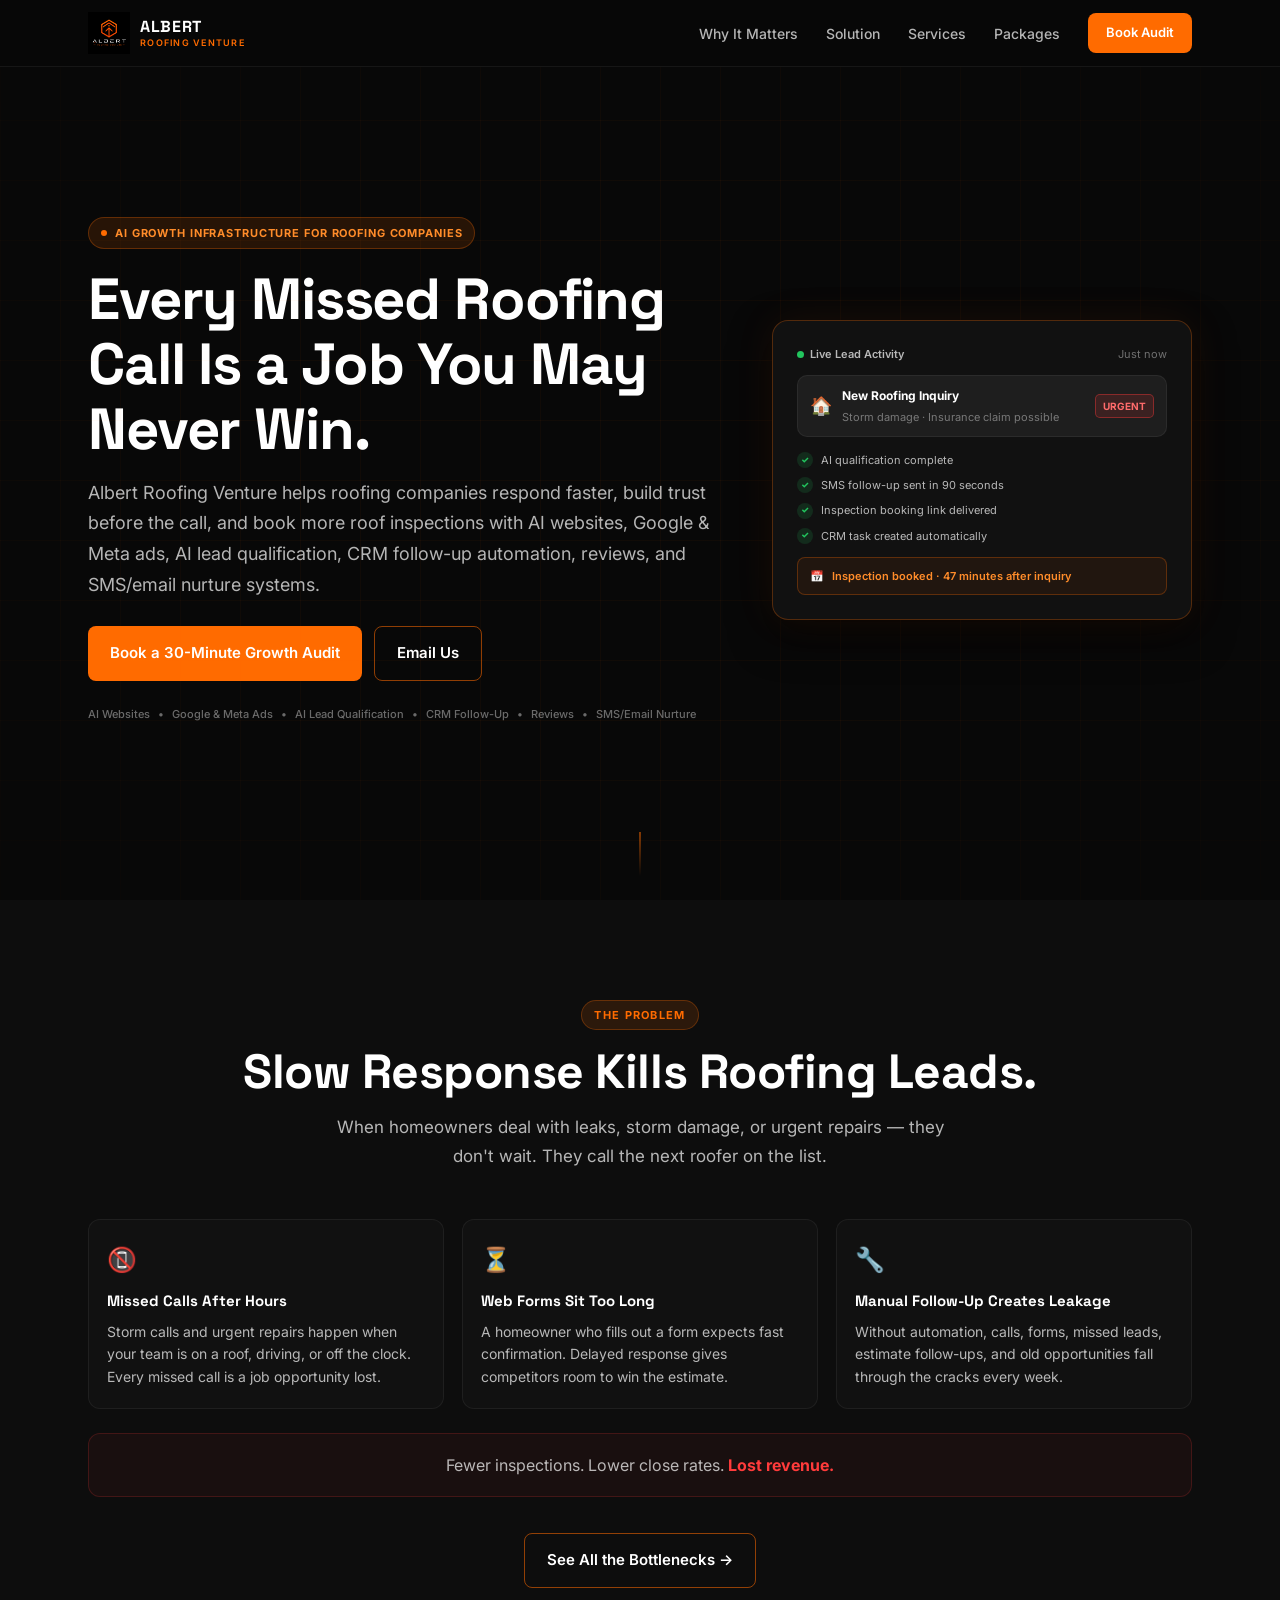
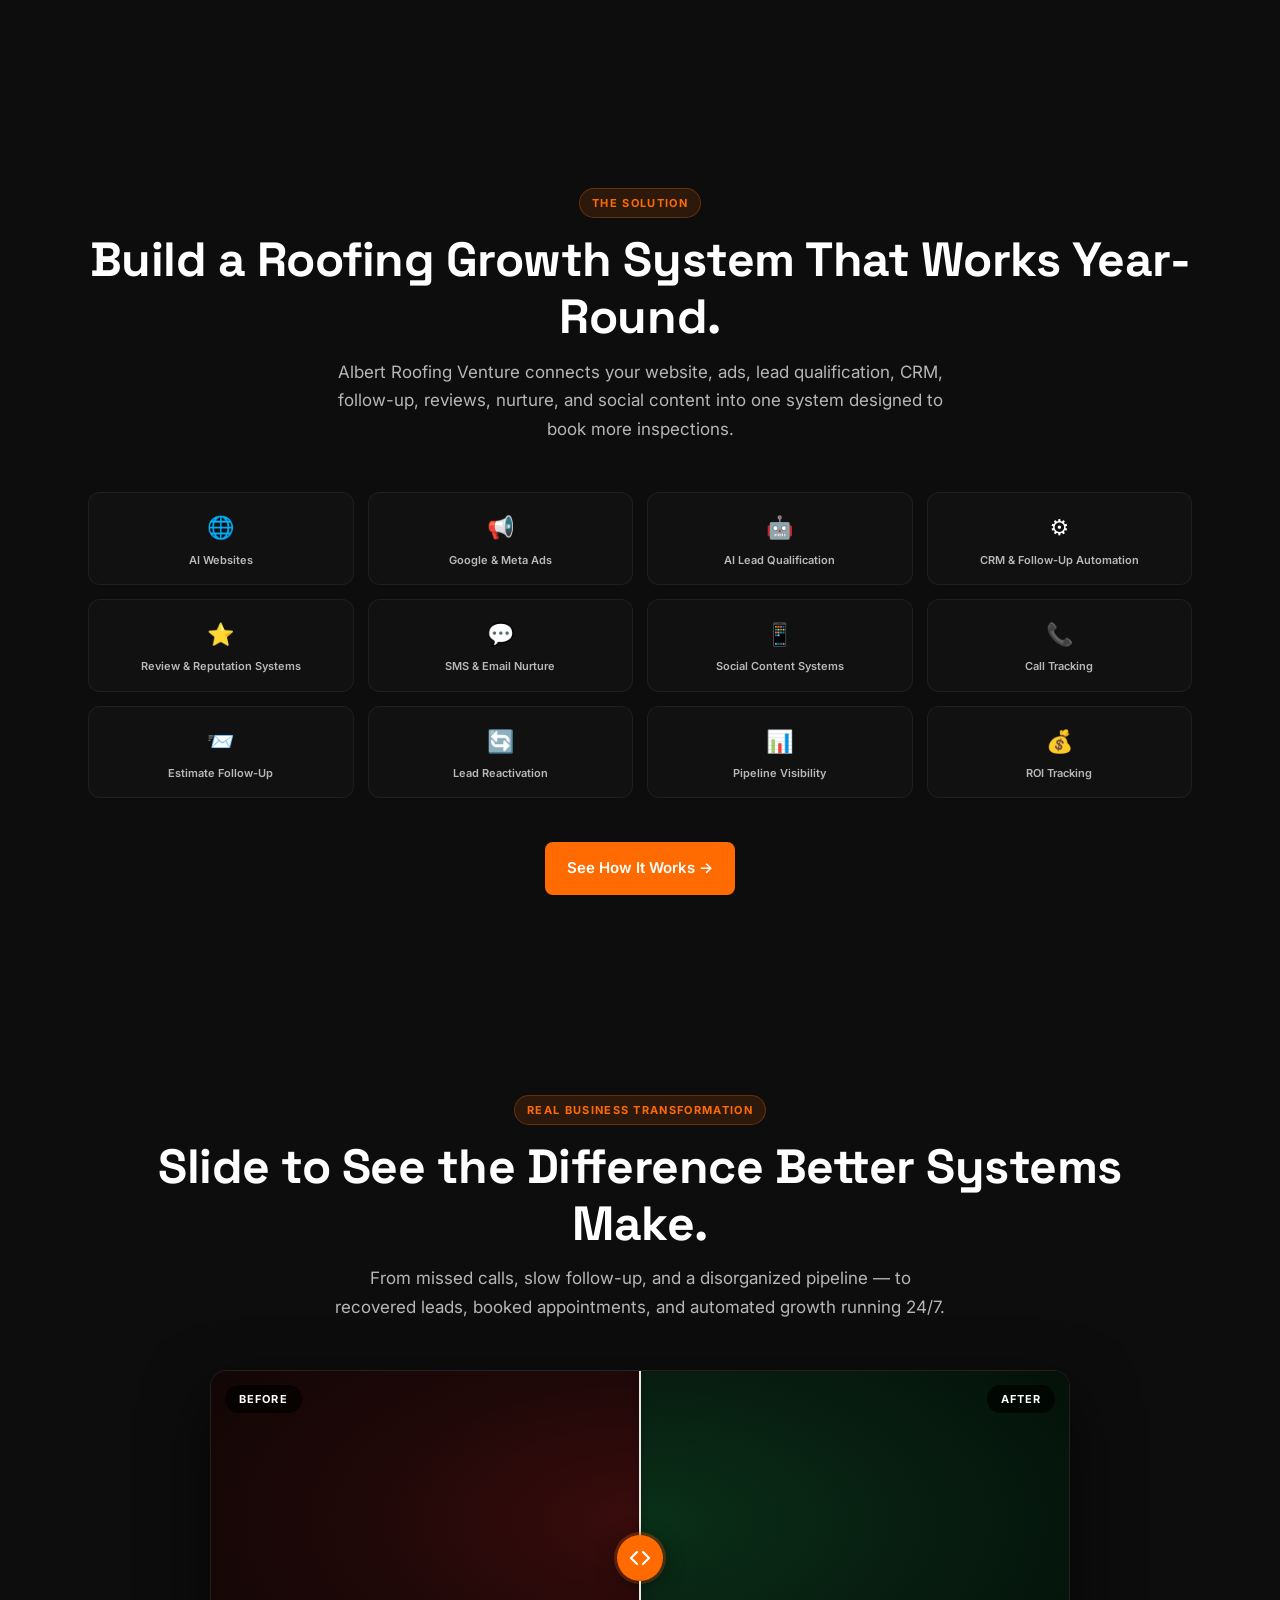
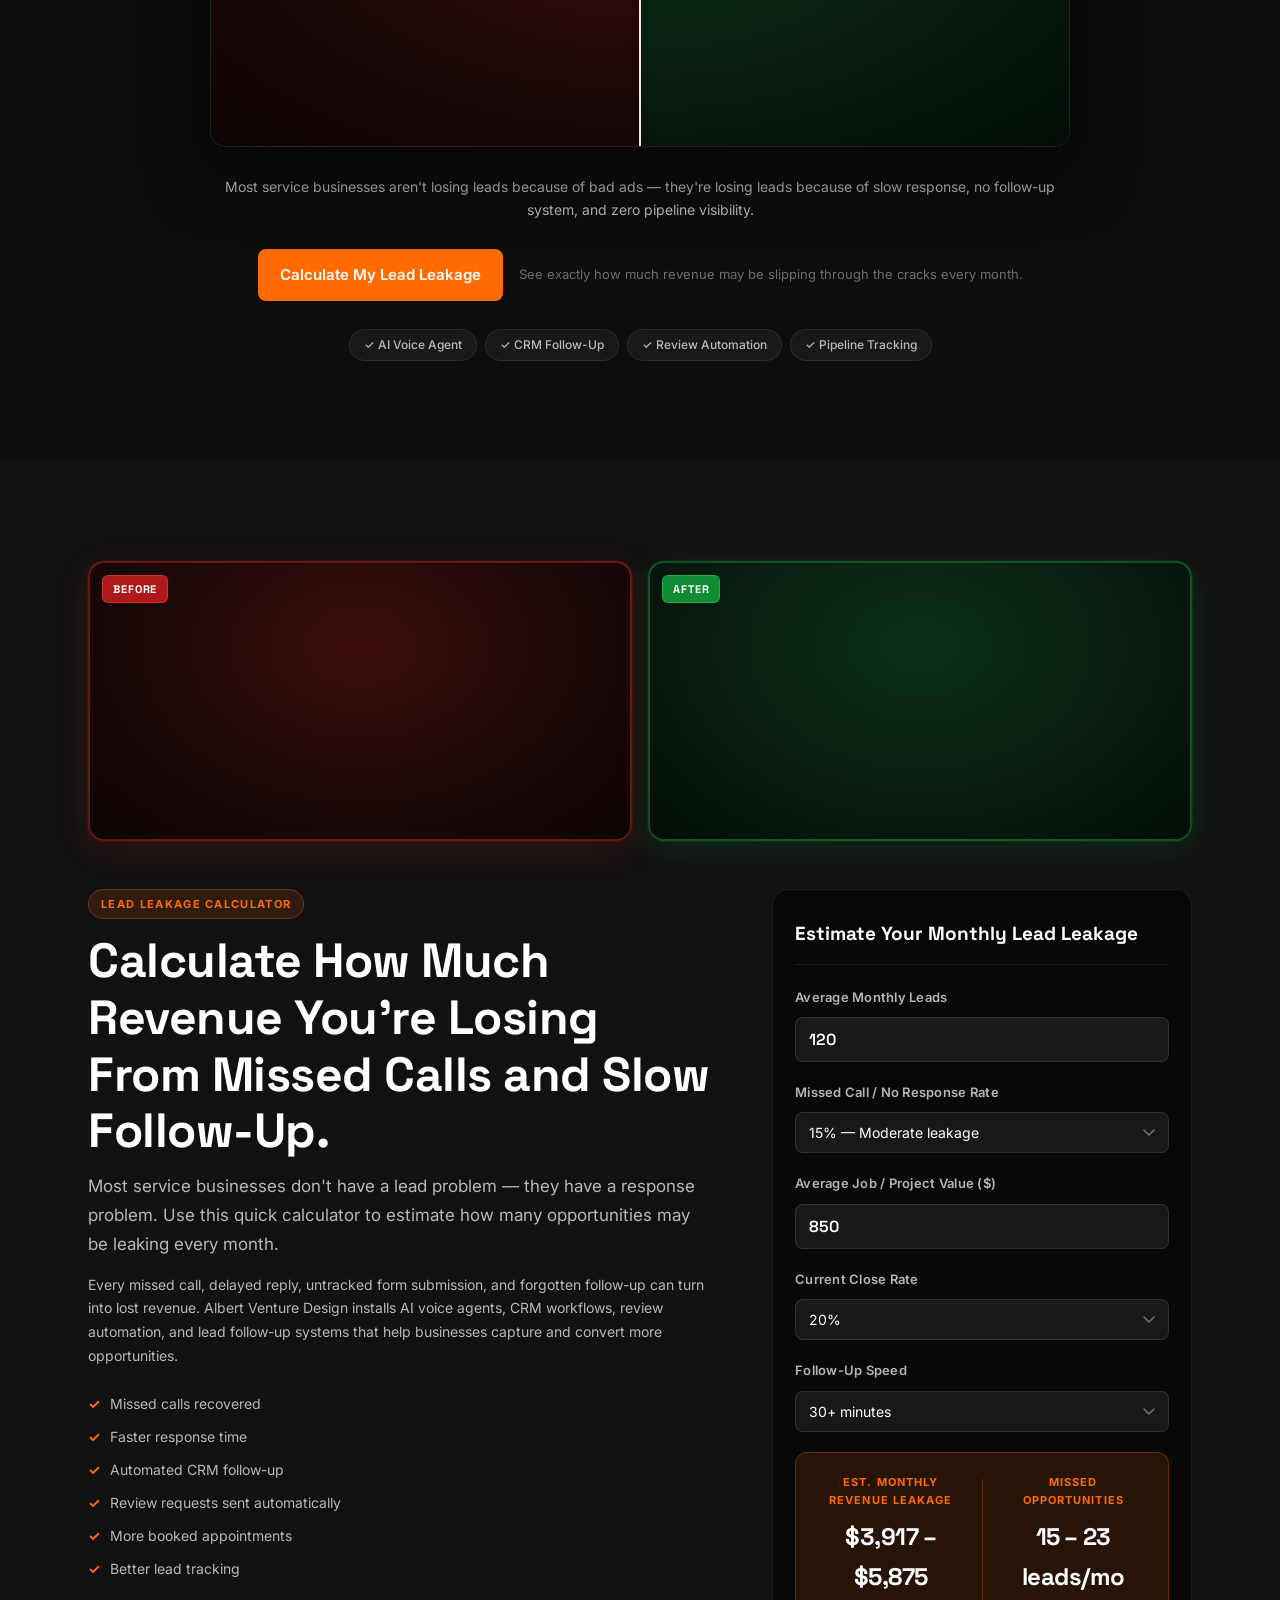
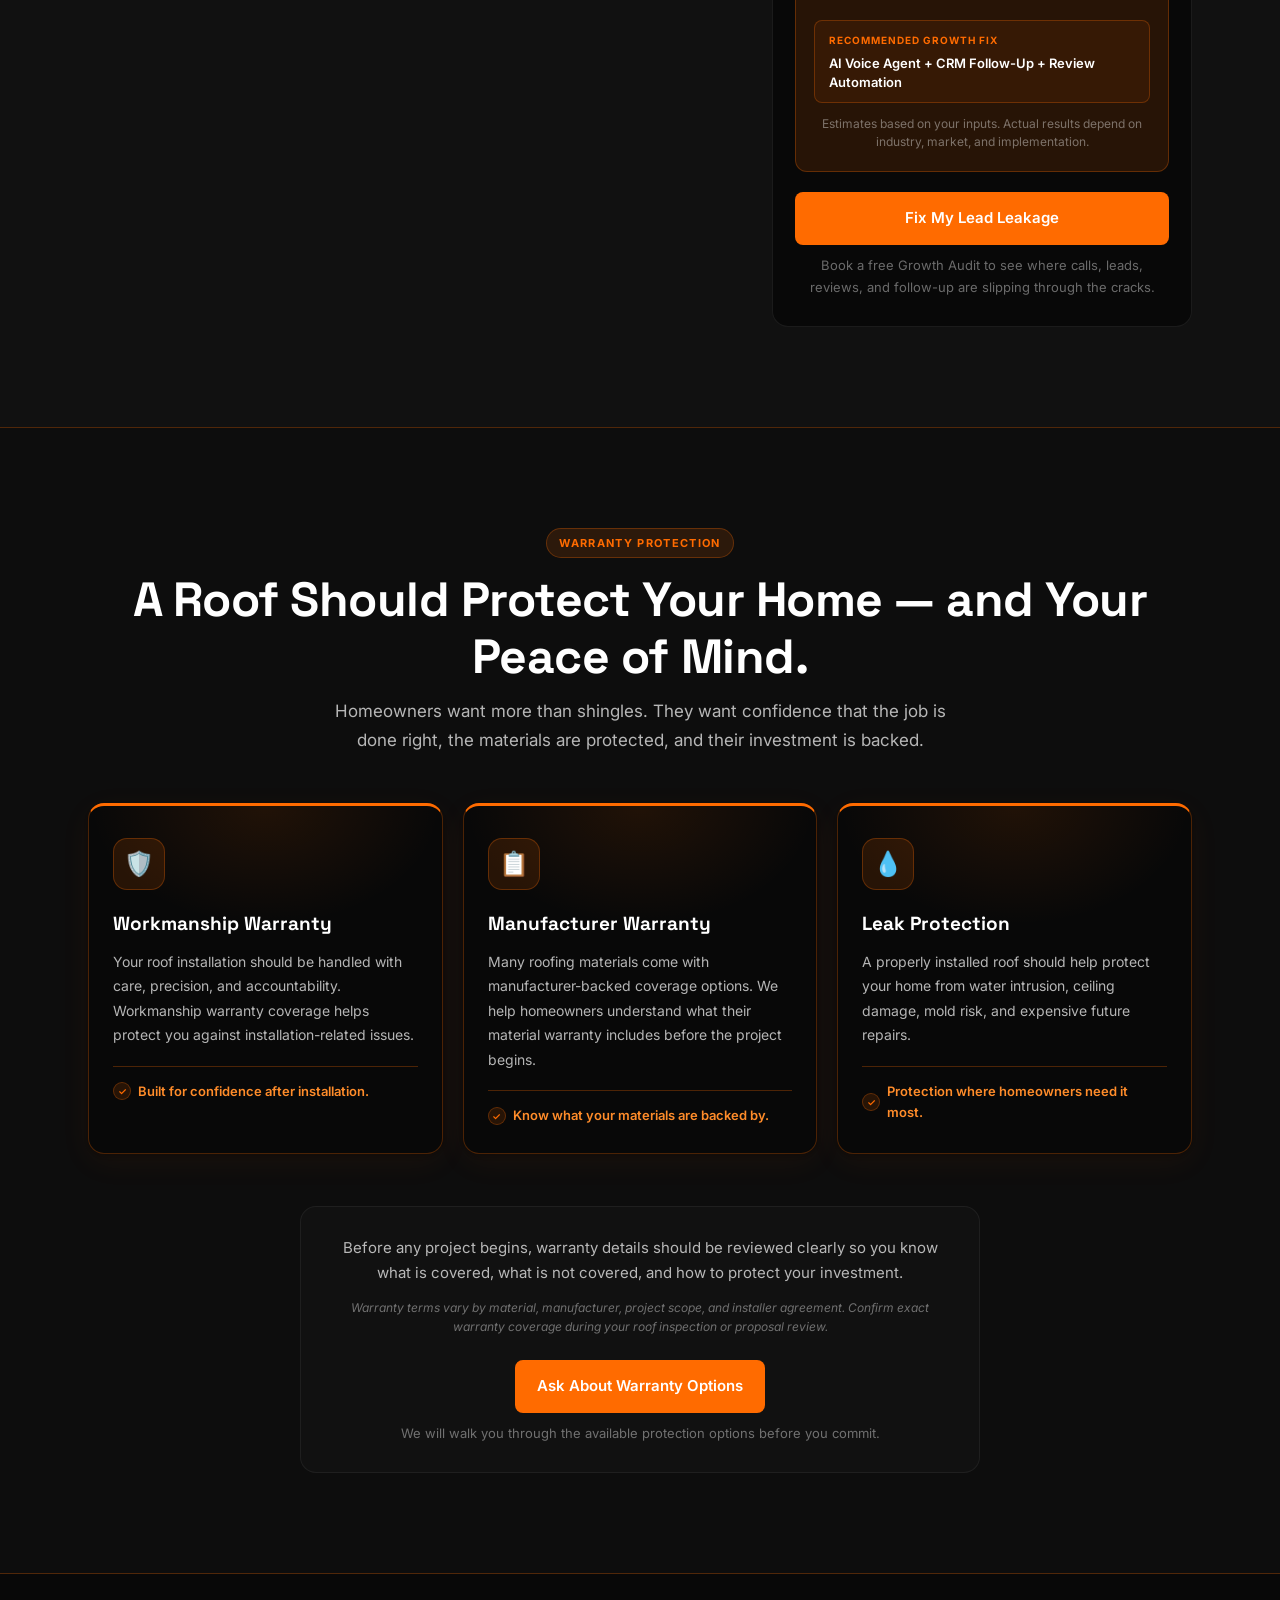
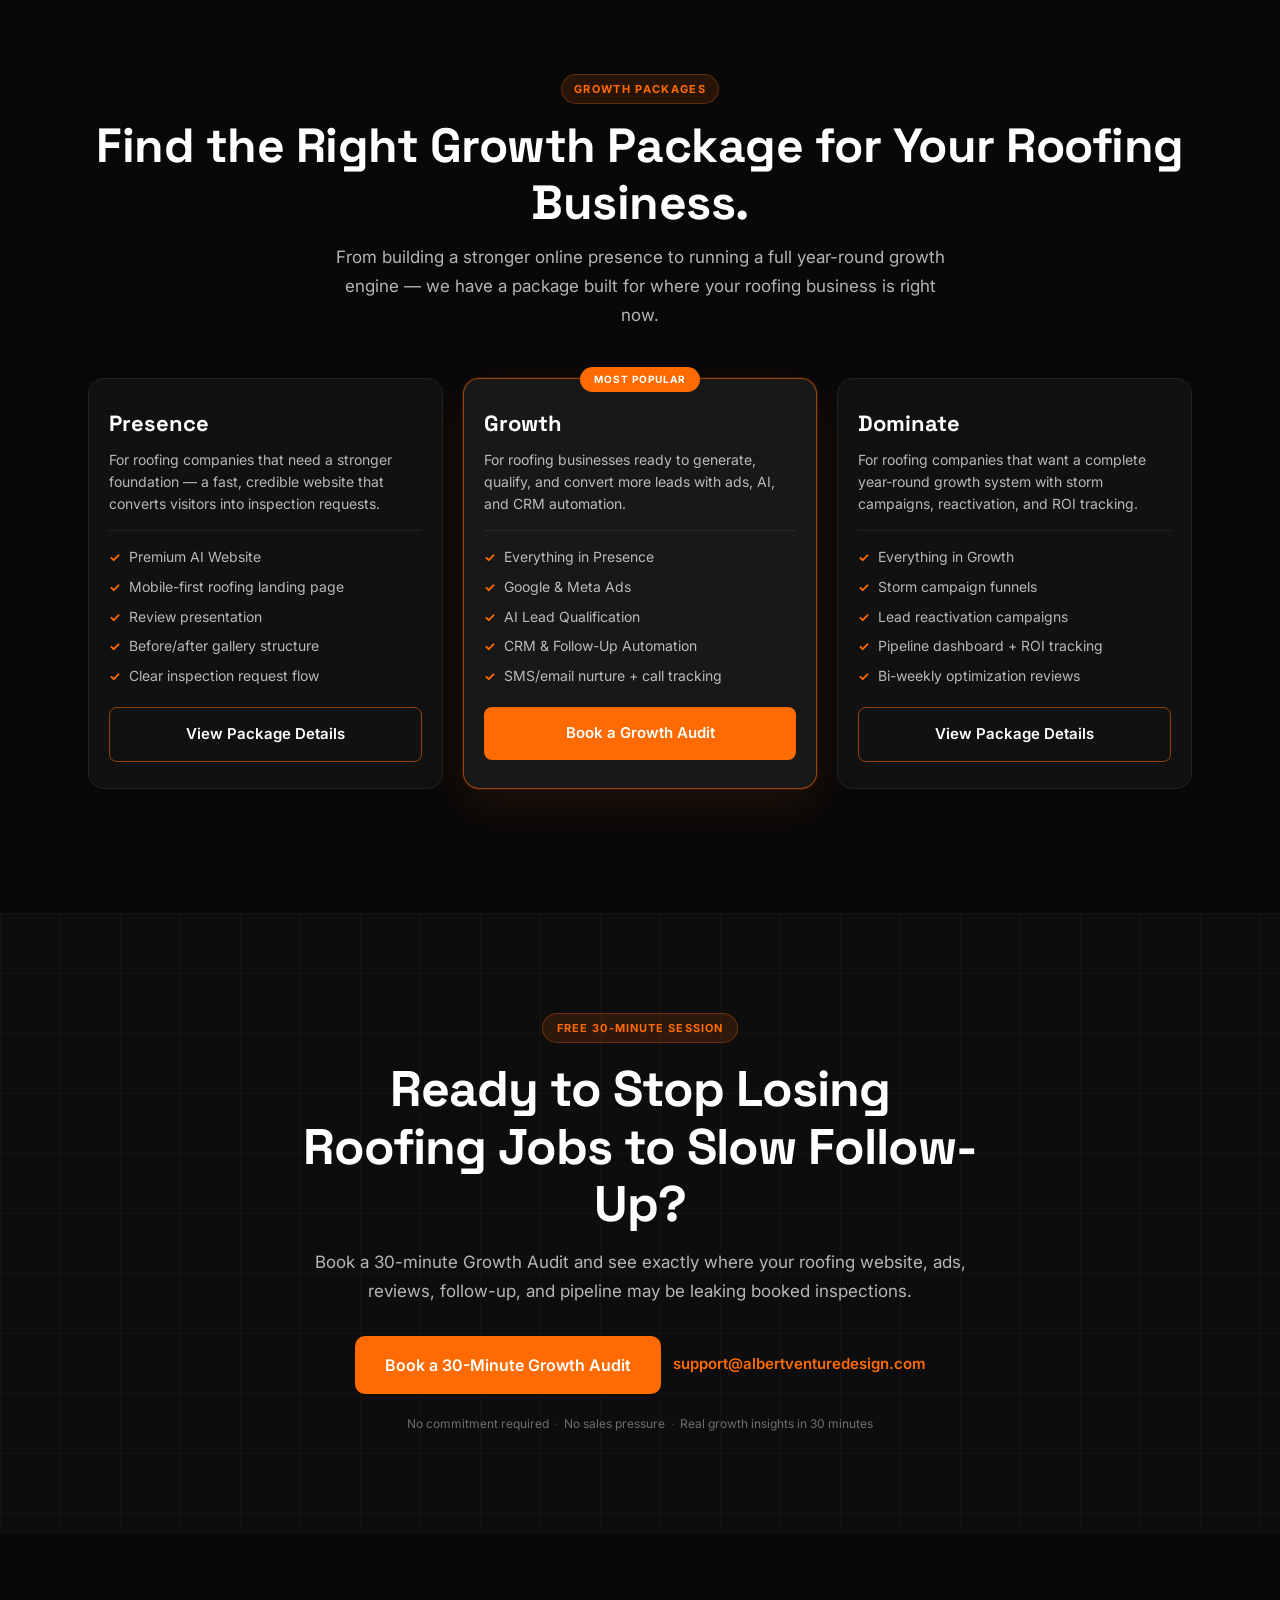
==== index.html @ 4da54fee "Add dashboard before/after showcase to calculator section - Inserted calc-showcase (Before=red/After" ====
<!DOCTYPE html>
<html lang="en">
<head>
  <meta charset="UTF-8">
  <meta name="viewport" content="width=device-width, initial-scale=1.0, viewport-fit=cover">
  <meta name="theme-color" content="#080808">
  <meta name="description" content="Albert Roofing Venture — AI Growth Infrastructure for Roofing Companies. Book more roof inspections with AI websites, Google & Meta ads, lead qualification, CRM automation, reviews, and SMS/email nurture.">
  <meta name="keywords" content="roofing marketing, roofing leads, roofing website design, roofing lead generation, Google Ads for roofers, AI website for roofing companies, CRM automation for roofers, roofing follow-up automation, roof inspection leads, storm damage roofing leads, roofing business growth">
  <meta name="robots" content="index, follow">
  <title>Albert Roofing Venture — AI Growth Infrastructure for Roofing Companies</title>
  <link rel="preconnect" href="https://fonts.googleapis.com">
  <link rel="preconnect" href="https://fonts.gstatic.com" crossorigin>
  <link href="https://fonts.googleapis.com/css2?family=Inter:wght@300;400;500;600;700;800;900&family=Space+Grotesk:wght@400;500;600;700&display=swap" rel="stylesheet">
  <link rel="icon" type="image/png" href="albert_roofing_venture_detailed_social_pack/albert_roofing_venture_detailed_social_pack/00_brand_reference/albert_roofing_venture_logo_reference.png">
  <link rel="apple-touch-icon" href="albert_roofing_venture_detailed_social_pack/albert_roofing_venture_detailed_social_pack/00_brand_reference/albert_roofing_venture_logo_reference.png">
  <link rel="stylesheet" href="styles.css">
</head>
<body>

  <nav class="nav" id="nav">
    <div class="nav-inner">
      <a href="index.html" class="nav-logo" aria-label="Albert Roofing Venture Home">
        <img src="albert_roofing_venture_detailed_social_pack/albert_roofing_venture_detailed_social_pack/00_brand_reference/albert_roofing_venture_logo_reference.png" alt="Albert Roofing Venture Logo" width="42" height="42" loading="eager">
        <span class="nav-brand">
          <span class="nav-brand-name">Albert</span>
          <span class="nav-brand-sub">Roofing Venture</span>
        </span>
      </a>
      <button class="nav-toggle" id="navToggle" aria-label="Open menu" aria-expanded="false">
        <span></span><span></span><span></span>
      </button>
      <ul class="nav-links" id="navLinks">
        <li><a href="why-it-matters.html">Why It Matters</a></li>
        <li><a href="solution.html">Solution</a></li>
        <li><a href="services.html">Services</a></li>
        <li><a href="packages.html">Packages</a></li>
        <li><a href="packages.html#cta" class="nav-cta">Book Audit</a></li>
      </ul>
    </div>
  </nav>

  <!-- HERO -->
  <section class="hero" id="home">
    <div class="hero-bg-grid"></div>
    <div class="container hero-container">
      <div class="hero-content">
        <div class="badge">
          <span class="badge-dot"></span>
          AI Growth Infrastructure for Roofing Companies
        </div>
        <h1 class="hero-headline">
          Every Missed Roofing Call Is a Job You May Never Win.
        </h1>
        <p class="hero-sub">
          Albert Roofing Venture helps roofing companies respond faster, build trust before the call, and book more roof inspections with AI websites, Google &amp; Meta ads, AI lead qualification, CRM follow-up automation, reviews, and SMS/email nurture systems.
        </p>
        <div class="hero-actions">
          <a href="packages.html#cta" class="btn btn-primary">Book a 30-Minute Growth Audit</a>
          <a href="mailto:support@albertventuredesign.com" class="btn btn-ghost">Email Us</a>
        </div>
        <div class="trust-strip">
          <span>AI Websites</span>
          <span class="dot">•</span>
          <span>Google &amp; Meta Ads</span>
          <span class="dot">•</span>
          <span>AI Lead Qualification</span>
          <span class="dot">•</span>
          <span>CRM Follow-Up</span>
          <span class="dot">•</span>
          <span>Reviews</span>
          <span class="dot">•</span>
          <span>SMS/Email Nurture</span>
        </div>
      </div>
      <div class="hero-visual" aria-hidden="true">
        <div class="hero-card">
          <div class="card-header">
            <div class="card-status">
              <span class="status-dot live"></span>
              <span>Live Lead Activity</span>
            </div>
            <span class="card-time">Just now</span>
          </div>
          <div class="card-lead-item">
            <div class="lead-icon">🏠</div>
            <div class="lead-body">
              <div class="lead-title">New Roofing Inquiry</div>
              <div class="lead-detail">Storm damage · Insurance claim possible</div>
            </div>
            <div class="lead-badge urgent">Urgent</div>
          </div>
          <div class="card-steps">
            <div class="step step-done">
              <div class="step-icon">✓</div>
              <div class="step-text">AI qualification complete</div>
            </div>
            <div class="step step-done">
              <div class="step-icon">✓</div>
              <div class="step-text">SMS follow-up sent in 90 seconds</div>
            </div>
            <div class="step step-done">
              <div class="step-icon">✓</div>
              <div class="step-text">Inspection booking link delivered</div>
            </div>
            <div class="step step-done">
              <div class="step-icon">✓</div>
              <div class="step-text">CRM task created automatically</div>
            </div>
          </div>
          <div class="card-result">
            <span class="result-icon">📅</span>
            <span class="result-text">Inspection booked · 47 minutes after inquiry</span>
          </div>
        </div>
        <div class="hero-glow" aria-hidden="true"></div>
      </div>
    </div>
    <div class="hero-scroll-indicator">
      <div class="scroll-line"></div>
    </div>
  </section>

  <!-- PAIN OVERVIEW -->
  <section class="section pain" id="pain">
    <div class="container">
      <div class="section-header">
        <div class="section-label">The Problem</div>
        <h2 class="section-title">Slow Response Kills Roofing Leads.</h2>
        <p class="section-sub">When homeowners deal with leaks, storm damage, or urgent repairs — they don't wait. They call the next roofer on the list.</p>
      </div>
      <div class="pain-grid">
        <div class="pain-card">
          <div class="pain-icon">📵</div>
          <h3>Missed Calls After Hours</h3>
          <p>Storm calls and urgent repairs happen when your team is on a roof, driving, or off the clock. Every missed call is a job opportunity lost.</p>
        </div>
        <div class="pain-card">
          <div class="pain-icon">⏳</div>
          <h3>Web Forms Sit Too Long</h3>
          <p>A homeowner who fills out a form expects fast confirmation. Delayed response gives competitors room to win the estimate.</p>
        </div>
        <div class="pain-card">
          <div class="pain-icon">🔧</div>
          <h3>Manual Follow-Up Creates Leakage</h3>
          <p>Without automation, calls, forms, missed leads, estimate follow-ups, and old opportunities fall through the cracks every week.</p>
        </div>
      </div>
      <div class="pain-footer">
        <p>Fewer inspections. Lower close rates. <strong>Lost revenue.</strong></p>
      </div>
      <div style="text-align:center;margin-top:36px;">
        <a href="why-it-matters.html" class="btn btn-ghost">See All the Bottlenecks →</a>
      </div>
    </div>
  </section>

  <!-- SOLUTION OVERVIEW -->
  <section class="section solution" id="solution">
    <div class="container">
      <div class="section-header">
        <div class="section-label">The Solution</div>
        <h2 class="section-title">Build a Roofing Growth System That Works Year-Round.</h2>
        <p class="section-sub">Albert Roofing Venture connects your website, ads, lead qualification, CRM, follow-up, reviews, nurture, and social content into one system designed to book more inspections.</p>
      </div>
      <div class="solution-grid">
        <div class="solution-feature">
          <div class="feat-icon">🌐</div>
          <div class="feat-label">AI Websites</div>
        </div>
        <div class="solution-feature">
          <div class="feat-icon">📢</div>
          <div class="feat-label">Google &amp; Meta Ads</div>
        </div>
        <div class="solution-feature">
          <div class="feat-icon">🤖</div>
          <div class="feat-label">AI Lead Qualification</div>
        </div>
        <div class="solution-feature">
          <div class="feat-icon">⚙️</div>
          <div class="feat-label">CRM &amp; Follow-Up Automation</div>
        </div>
        <div class="solution-feature">
          <div class="feat-icon">⭐</div>
          <div class="feat-label">Review &amp; Reputation Systems</div>
        </div>
        <div class="solution-feature">
          <div class="feat-icon">💬</div>
          <div class="feat-label">SMS &amp; Email Nurture</div>
        </div>
        <div class="solution-feature">
          <div class="feat-icon">📱</div>
          <div class="feat-label">Social Content Systems</div>
        </div>
        <div class="solution-feature">
          <div class="feat-icon">📞</div>
          <div class="feat-label">Call Tracking</div>
        </div>
        <div class="solution-feature">
          <div class="feat-icon">📨</div>
          <div class="feat-label">Estimate Follow-Up</div>
        </div>
        <div class="solution-feature">
          <div class="feat-icon">🔄</div>
          <div class="feat-label">Lead Reactivation</div>
        </div>
        <div class="solution-feature">
          <div class="feat-icon">📊</div>
          <div class="feat-label">Pipeline Visibility</div>
        </div>
        <div class="solution-feature">
          <div class="feat-icon">💰</div>
          <div class="feat-label">ROI Tracking</div>
        </div>
      </div>
      <div style="text-align:center;margin-top:44px;">
        <a href="solution.html" class="btn btn-primary">See How It Works →</a>
      </div>
    </div>
  </section>

  <!-- BEFORE / AFTER SLIDER ========================================= -->
  <section class="section ba-section" id="before-after">
    <div class="container">
      <div class="section-header">
        <div class="section-label">Real Business Transformation</div>
        <h2 class="section-title">Slide to See the Difference Better Systems Make.</h2>
        <p class="section-sub">From missed calls, slow follow-up, and a disorganized pipeline — to recovered leads, booked appointments, and automated growth running 24/7.</p>
      </div>
      <!--
        IMAGES REQUIRED — save these two files in the same folder as index.html:
          avd-before.jpg  —  the red "Before" dashboard screenshot
          avd-after.jpg   —  the green "After" dashboard screenshot
        The gradient placeholders below show until the images are added.
      -->
      <div class="ba-wrap">
        <div class="ba-container" id="baContainer">
          <div class="ba-before">
            <img src="avd-before.jpg" alt="Before Albert Venture Design — missed calls 18, 4h 12m response time, pipeline disorganized, leads declining" onerror="this.style.display='none'">
          </div>
          <div class="ba-after" id="baAfter">
            <img src="avd-after.jpg" alt="After Albert Venture Design — 24 missed calls recovered, 68 new leads, 21 booked appointments, AI Voice Agent online 24/7" onerror="this.style.display='none'">
          </div>
          <div class="ba-label ba-label-left">Before</div>
          <div class="ba-label ba-label-right">After</div>
          <div class="ba-handle" id="baHandle">
            <div class="ba-handle-line"></div>
            <div class="ba-handle-btn">
              <svg width="22" height="22" viewBox="0 0 22 22" fill="none" aria-hidden="true">
                <path d="M8 5L2 11L8 17" stroke="white" stroke-width="2.2" stroke-linecap="round" stroke-linejoin="round"/>
                <path d="M14 5L20 11L14 17" stroke="white" stroke-width="2.2" stroke-linecap="round" stroke-linejoin="round"/>
              </svg>
            </div>
            <div class="ba-handle-line"></div>
          </div>
          <input type="range" class="ba-range" id="baRange" min="0" max="100" value="50"
            aria-label="Slide left to see before metrics, right to see after metrics">
        </div>
        <p class="ba-supporting">Most service businesses aren't losing leads because of bad ads — they're losing leads because of slow response, no follow-up system, and zero pipeline visibility.</p>
        <div class="ba-cta-wrap">
          <a href="#roof-cost-calculator" class="btn btn-primary">Calculate My Lead Leakage</a>
          <p class="ba-micro">See exactly how much revenue may be slipping through the cracks every month.</p>
        </div>
        <div class="ba-badges">
          <span class="ba-badge">✓ AI Voice Agent</span>
          <span class="ba-badge">✓ CRM Follow-Up</span>
          <span class="ba-badge">✓ Review Automation</span>
          <span class="ba-badge">✓ Pipeline Tracking</span>
        </div>
      </div>
    </div>
  </section>

  <!-- MISSED LEAD REVENUE CALCULATOR =============================== -->
  <section class="section calc-section" id="roof-cost-calculator">
    <div class="container">

      <!-- Dashboard Before/After Showcase -->
      <!--
        IMAGES REQUIRED — save these two files in the same folder as index.html:
          avd-before.jpg  —  the red "Before" dashboard screenshot
          avd-after.jpg   —  the green "After" dashboard screenshot
        Gradient placeholders show until the images are added.
      -->
      <div class="calc-showcase">
        <div class="calc-showcase-item cs-before">
          <img src="avd-before.jpg" alt="Before: Leads were slipping through the cracks — 18 missed calls, 4h 12m response time, 9% pipeline health" onerror="this.style.display='none'">
          <div class="cs-badge cs-badge-before">Before</div>
        </div>
        <div class="calc-showcase-item cs-after">
          <img src="avd-after.jpg" alt="After: Better follow-up turned into more leads — 24 recovered calls, 68 new leads, 21 booked appointments, AI Voice Agent 24/7" onerror="this.style.display='none'">
          <div class="cs-badge cs-badge-after">After</div>
        </div>
      </div>

      <div class="calc-layout">

        <div class="calc-copy">
          <div class="section-label">Lead Leakage Calculator</div>
          <h2 class="section-title">Calculate How Much Revenue You're Losing From Missed Calls and Slow Follow-Up.</h2>
          <p class="section-sub">Most service businesses don't have a lead problem — they have a response problem. Use this quick calculator to estimate how many opportunities may be leaking every month.</p>
          <p class="calc-para">Every missed call, delayed reply, untracked form submission, and forgotten follow-up can turn into lost revenue. Albert Venture Design installs AI voice agents, CRM workflows, review automation, and lead follow-up systems that help businesses capture and convert more opportunities.</p>
          <div class="calc-trust-list">
            <div class="calc-trust-item"><span class="calc-trust-check">✓</span> Missed calls recovered</div>
            <div class="calc-trust-item"><span class="calc-trust-check">✓</span> Faster response time</div>
            <div class="calc-trust-item"><span class="calc-trust-check">✓</span> Automated CRM follow-up</div>
            <div class="calc-trust-item"><span class="calc-trust-check">✓</span> Review requests sent automatically</div>
            <div class="calc-trust-item"><span class="calc-trust-check">✓</span> More booked appointments</div>
            <div class="calc-trust-item"><span class="calc-trust-check">✓</span> Better lead tracking</div>
          </div>
        </div>

        <div class="calc-card">
          <div class="calc-card-title">Estimate Your Monthly Lead Leakage</div>

          <div class="calc-field">
            <label class="calc-label" for="avgLeads">Average Monthly Leads</label>
            <input type="number" class="calc-input-num" id="avgLeads" name="avgLeads"
              min="1" max="99999" value="120" placeholder="120">
          </div>

          <div class="calc-field">
            <label class="calc-label" for="missedRate">Missed Call / No Response Rate</label>
            <select class="calc-select" id="missedRate" name="missedRate">
              <option value="0.10">10% — Low leakage</option>
              <option value="0.15" selected>15% — Moderate leakage</option>
              <option value="0.20">20% — High leakage</option>
              <option value="0.25">25% — Very high leakage</option>
              <option value="0.30">30% — Severe leakage</option>
              <option value="0.40">40% — Critical leakage</option>
            </select>
          </div>

          <div class="calc-field">
            <label class="calc-label" for="jobValue">Average Job / Project Value ($)</label>
            <input type="number" class="calc-input-num" id="jobValue" name="jobValue"
              min="1" max="9999999" value="850" placeholder="850">
          </div>

          <div class="calc-field">
            <label class="calc-label" for="closeRate">Current Close Rate</label>
            <select class="calc-select" id="closeRate" name="closeRate">
              <option value="0.10">10%</option>
              <option value="0.15">15%</option>
              <option value="0.20" selected>20%</option>
              <option value="0.25">25%</option>
              <option value="0.30">30%</option>
              <option value="0.40">40%</option>
            </select>
          </div>

          <div class="calc-field">
            <label class="calc-label" for="followUpSpeed">Follow-Up Speed</label>
            <select class="calc-select" id="followUpSpeed" name="followUpSpeed">
              <option value="1.00">Under 1 minute</option>
              <option value="1.15">1–5 minutes</option>
              <option value="1.35">5–30 minutes</option>
              <option value="1.60" selected>30+ minutes</option>
              <option value="2.00">Same day</option>
              <option value="2.80">Next day or later</option>
            </select>
          </div>

          <div class="calc-result-box">
            <div class="calc-results-row">
              <div class="calc-result-item">
                <div class="calc-result-label">Est. Monthly Revenue Leakage</div>
                <div class="calc-result-value" id="calcRevenueResult" aria-live="polite">$3,917 – $5,875</div>
              </div>
              <div class="calc-result-divider"></div>
              <div class="calc-result-item">
                <div class="calc-result-label">Missed Opportunities</div>
                <div class="calc-result-value" id="calcOppResult" aria-live="polite">15 – 23 leads/mo</div>
              </div>
            </div>
            <div class="calc-fix-row">
              <div class="calc-fix-label">Recommended Growth Fix</div>
              <div class="calc-fix-value" id="calcFixResult" aria-live="polite">AI Voice Agent + CRM Follow-Up + Review Automation</div>
            </div>
            <div class="calc-result-disclaimer">Estimates based on your inputs. Actual results depend on industry, market, and implementation.</div>
          </div>

          <a href="packages.html#cta" class="btn btn-primary calc-btn">Fix My Lead Leakage</a>
          <p class="calc-micro">Book a free Growth Audit to see where calls, leads, reviews, and follow-up are slipping through the cracks.</p>
        </div>

      </div>
    </div>
  </section>

  <!-- WARRANTY HIGHLIGHTS =========================================== -->
  <section class="section warranty-section" id="warranty-protection">
    <div class="container">
      <div class="section-header">
        <div class="section-label">Warranty Protection</div>
        <h2 class="section-title">A Roof Should Protect Your Home — and Your Peace of Mind.</h2>
        <p class="section-sub">Homeowners want more than shingles. They want confidence that the job is done right, the materials are protected, and their investment is backed.</p>
      </div>

      <div class="warranty-grid">
        <div class="warranty-card">
          <div class="warranty-icon-wrap">🛡️</div>
          <h3 class="warranty-title">Workmanship Warranty</h3>
          <p class="warranty-desc">Your roof installation should be handled with care, precision, and accountability. Workmanship warranty coverage helps protect you against installation-related issues.</p>
          <div class="warranty-line">Built for confidence after installation.</div>
        </div>
        <div class="warranty-card">
          <div class="warranty-icon-wrap">📋</div>
          <h3 class="warranty-title">Manufacturer Warranty</h3>
          <p class="warranty-desc">Many roofing materials come with manufacturer-backed coverage options. We help homeowners understand what their material warranty includes before the project begins.</p>
          <div class="warranty-line">Know what your materials are backed by.</div>
        </div>
        <div class="warranty-card">
          <div class="warranty-icon-wrap">💧</div>
          <h3 class="warranty-title">Leak Protection</h3>
          <p class="warranty-desc">A properly installed roof should help protect your home from water intrusion, ceiling damage, mold risk, and expensive future repairs.</p>
          <div class="warranty-line">Protection where homeowners need it most.</div>
        </div>
      </div>

      <div class="warranty-footer">
        <p class="warranty-statement">Before any project begins, warranty details should be reviewed clearly so you know what is covered, what is not covered, and how to protect your investment.</p>
        <p class="warranty-disclaimer">Warranty terms vary by material, manufacturer, project scope, and installer agreement. Confirm exact warranty coverage during your roof inspection or proposal review.</p>
        <div class="warranty-cta">
          <a href="packages.html#cta" class="btn btn-primary">Ask About Warranty Options</a>
          <p class="warranty-micro">We will walk you through the available protection options before you commit.</p>
        </div>
      </div>
    </div>
  </section>

  <!-- PACKAGES TEASER -->
  <section class="section packages" id="packages">
    <div class="container">
      <div class="section-header">
        <div class="section-label">Growth Packages</div>
        <h2 class="section-title">Find the Right Growth Package for Your Roofing Business.</h2>
        <p class="section-sub">From building a stronger online presence to running a full year-round growth engine — we have a package built for where your roofing business is right now.</p>
      </div>
      <div class="packages-grid">
        <div class="package-card">
          <div class="pkg-tier">Presence</div>
          <p class="pkg-desc">For roofing companies that need a stronger foundation — a fast, credible website that converts visitors into inspection requests.</p>
          <div class="pkg-divider"></div>
          <ul class="pkg-features">
            <li><span class="pkg-check">✓</span> Premium AI Website</li>
            <li><span class="pkg-check">✓</span> Mobile-first roofing landing page</li>
            <li><span class="pkg-check">✓</span> Review presentation</li>
            <li><span class="pkg-check">✓</span> Before/after gallery structure</li>
            <li><span class="pkg-check">✓</span> Clear inspection request flow</li>
          </ul>
          <a href="packages.html" class="btn btn-ghost pkg-btn">View Package Details</a>
        </div>
        <div class="package-card featured">
          <div class="pkg-popular">Most Popular</div>
          <div class="pkg-tier">Growth</div>
          <p class="pkg-desc">For roofing businesses ready to generate, qualify, and convert more leads with ads, AI, and CRM automation.</p>
          <div class="pkg-divider"></div>
          <ul class="pkg-features">
            <li><span class="pkg-check">✓</span> Everything in Presence</li>
            <li><span class="pkg-check">✓</span> Google &amp; Meta Ads</li>
            <li><span class="pkg-check">✓</span> AI Lead Qualification</li>
            <li><span class="pkg-check">✓</span> CRM &amp; Follow-Up Automation</li>
            <li><span class="pkg-check">✓</span> SMS/email nurture + call tracking</li>
          </ul>
          <a href="packages.html#cta" class="btn btn-primary pkg-btn">Book a Growth Audit</a>
        </div>
        <div class="package-card">
          <div class="pkg-tier">Dominate</div>
          <p class="pkg-desc">For roofing companies that want a complete year-round growth system with storm campaigns, reactivation, and ROI tracking.</p>
          <div class="pkg-divider"></div>
          <ul class="pkg-features">
            <li><span class="pkg-check">✓</span> Everything in Growth</li>
            <li><span class="pkg-check">✓</span> Storm campaign funnels</li>
            <li><span class="pkg-check">✓</span> Lead reactivation campaigns</li>
            <li><span class="pkg-check">✓</span> Pipeline dashboard + ROI tracking</li>
            <li><span class="pkg-check">✓</span> Bi-weekly optimization reviews</li>
          </ul>
          <a href="packages.html" class="btn btn-ghost pkg-btn">View Package Details</a>
        </div>
      </div>
    </div>
  </section>

  <!-- FINAL CTA -->
  <section class="section final-cta" id="cta">
    <div class="cta-bg-grid"></div>
    <div class="container">
      <div class="cta-inner">
        <div class="cta-badge">Free 30-Minute Session</div>
        <h2 class="cta-headline">Ready to Stop Losing Roofing Jobs to Slow Follow-Up?</h2>
        <p class="cta-sub">Book a 30-minute Growth Audit and see exactly where your roofing website, ads, reviews, follow-up, and pipeline may be leaking booked inspections.</p>
        <div class="cta-actions">
          <a href="mailto:support@albertventuredesign.com?subject=30-Minute Growth Audit Request" class="btn btn-primary btn-xl">Book a 30-Minute Growth Audit</a>
          <a href="mailto:support@albertventuredesign.com" class="cta-email">support@albertventuredesign.com</a>
        </div>
        <div class="cta-trust">
          <span>No commitment required</span>
          <span class="dot">·</span>
          <span>No sales pressure</span>
          <span class="dot">·</span>
          <span>Real growth insights in 30 minutes</span>
        </div>
      </div>
    </div>
  </section>

  <footer class="footer">
    <div class="container">
      <div class="footer-top">
        <div class="footer-brand">
          <img src="albert_roofing_venture_detailed_social_pack/albert_roofing_venture_detailed_social_pack/00_brand_reference/albert_roofing_venture_logo_reference.png" alt="Albert Roofing Venture" width="130" height="56" loading="lazy">
          <p class="footer-tagline">AI Growth Infrastructure for Roofing Companies</p>
          <a href="mailto:support@albertventuredesign.com" class="footer-email">support@albertventuredesign.com</a>
        </div>
        <div class="footer-nav">
          <div class="footer-col">
            <div class="footer-col-title">Services</div>
            <ul>
              <li><a href="services.html">AI Website</a></li>
              <li><a href="services.html">Google &amp; Meta Ads</a></li>
              <li><a href="services.html">AI Lead Qualification</a></li>
              <li><a href="services.html">CRM &amp; Follow-Up Automation</a></li>
              <li><a href="services.html">Review &amp; Reputation Systems</a></li>
              <li><a href="services.html">SMS &amp; Email Nurture</a></li>
              <li><a href="services.html">Social Content Systems</a></li>
              <li><a href="services.html">Lead Reactivation</a></li>
            </ul>
          </div>
          <div class="footer-col">
            <div class="footer-col-title">Company</div>
            <ul>
              <li><a href="why-it-matters.html">Why It Matters</a></li>
              <li><a href="solution.html">Our Solution</a></li>
              <li><a href="solution.html#how">How It Works</a></li>
              <li><a href="packages.html">Packages</a></li>
              <li><a href="solution.html#storm">Storm Response</a></li>
              <li><a href="packages.html#cta">Book a Growth Audit</a></li>
            </ul>
          </div>
          <div class="footer-col">
            <div class="footer-col-title">Contact</div>
            <ul>
              <li><a href="mailto:support@albertventuredesign.com">support@albertventuredesign.com</a></li>
              <li><a href="packages.html#cta">Book a Free Audit</a></li>
            </ul>
          </div>
        </div>
      </div>
      <div class="footer-bottom">
        <p class="footer-copy">&copy; 2025 Albert Roofing Venture. All rights reserved.</p>
        <p class="footer-sub">AI Growth Infrastructure for Roofing Companies — Helping roofing businesses respond faster, build trust, and book more inspections.</p>
      </div>
    </div>
  </footer>

  <script src="script.js"></script>
</body>
</html>
---- styles.css ----
/* ============================================================
   ALBERT ROOFING VENTURE — Mobile-First Stylesheet
   Base: 320px → 480px → 768px → 1024px → 1440px
   ============================================================ */

/* ===== RESET ===== */
*, *::before, *::after { box-sizing: border-box; margin: 0; padding: 0; }

:root {
  --black:   #080808;
  --black-2: #0d0d0d;
  --black-3: #111111;
  --black-4: #181818;
  --black-5: #1e1e1e;
  --orange:        #FF6B00;
  --orange-lt:     #FF8C2A;
  --orange-glow:   rgba(255,107,0,0.13);
  --orange-border: rgba(255,107,0,0.28);
  --orange-strong: rgba(255,107,0,0.55);
  --white:   #FFFFFF;
  --w70:     rgba(255,255,255,0.70);
  --w40:     rgba(255,255,255,0.40);
  --w08:     rgba(255,255,255,0.08);
  --green:   #22c55e;
  --red:     #FF3B3B;
  --font-h:  'Space Grotesk','Inter',system-ui,sans-serif;
  --font-b:  'Inter',system-ui,-apple-system,sans-serif;
  --max-w:   1200px;
  --r-sm:    8px;
  --r-md:    12px;
  --r-lg:    16px;
  --ease:    0.22s ease;
}

/* ===== BASE ===== */
html { scroll-behavior: smooth; -webkit-text-size-adjust: 100%; }

body {
  background: var(--black);
  color: var(--white);
  font-family: var(--font-b);
  font-size: 16px;
  line-height: 1.65;
  -webkit-font-smoothing: antialiased;
  overflow-x: hidden;
}

img   { max-width: 100%; height: auto; display: block; }
a     { color: inherit; text-decoration: none; }
ul    { list-style: none; }
button { cursor: pointer; border: none; background: none; font-family: inherit; }

/* ===== CONTAINER ===== */
.container {
  width: 100%;
  max-width: var(--max-w);
  margin: 0 auto;
  padding: 0 20px;
}

/* ===== SECTIONS ===== */
.section { padding: 60px 0; position: relative; z-index: 2; background: var(--black); }

.section-label {
  display: inline-block;
  background: var(--orange-glow);
  border: 1px solid var(--orange-border);
  color: var(--orange);
  font-size: 11px;
  font-weight: 700;
  letter-spacing: 0.12em;
  text-transform: uppercase;
  padding: 5px 12px;
  border-radius: 100px;
  margin-bottom: 14px;
}

.section-header { text-align: center; margin-bottom: 36px; }

.section-title {
  font-family: var(--font-h);
  font-size: clamp(24px, 6vw, 48px);
  font-weight: 700;
  line-height: 1.18;
  color: var(--white);
  margin-bottom: 12px;
  letter-spacing: -0.01em;
}

.section-sub {
  font-size: clamp(14px, 3.5vw, 17px);
  color: var(--w70);
  line-height: 1.7;
  max-width: 620px;
  margin: 0 auto;
}

/* ===== BUTTONS ===== */
.btn {
  display: inline-flex;
  align-items: center;
  justify-content: center;
  padding: 14px 22px;
  border-radius: var(--r-sm);
  font-family: var(--font-b);
  font-size: 15px;
  font-weight: 600;
  transition: all var(--ease);
  white-space: nowrap;
  min-height: 48px;
  -webkit-tap-highlight-color: transparent;
  touch-action: manipulation;
  user-select: none;
}

.btn-primary {
  background: var(--orange);
  color: var(--white);
}
.btn-primary:active { background: var(--orange-lt); transform: scale(0.97); }

.btn-ghost {
  background: transparent;
  color: var(--white);
  border: 1px solid var(--orange-strong);
}
.btn-ghost:active { background: var(--orange-glow); color: var(--orange-lt); }

.btn-xl { padding: 16px 30px; font-size: 16px; border-radius: 10px; min-height: 52px; }

/* ===== NAV ===== */
.nav {
  position: fixed;
  top: 0; left: 0; right: 0;
  z-index: 200;
  background: rgba(8,8,8,0.93);
  backdrop-filter: blur(16px);
  -webkit-backdrop-filter: blur(16px);
  border-bottom: 1px solid rgba(255,255,255,0.06);
  transition: border-color var(--ease);
}
.nav.scrolled { background: rgba(8,8,8,0.99); border-bottom-color: var(--orange-border); }

.nav-inner {
  max-width: var(--max-w);
  margin: 0 auto;
  padding: 0 20px;
  height: 60px;
  display: flex;
  align-items: center;
  justify-content: space-between;
}

.nav-logo {
  display: flex;
  align-items: center;
  gap: 10px;
  flex-shrink: 0;
}

.nav-logo img {
  height: 38px;
  width: 38px;
  flex-shrink: 0;
}

.nav-brand {
  display: flex;
  flex-direction: column;
  line-height: 1;
  gap: 3px;
}

.nav-brand-name {
  font-family: var(--font-h);
  font-size: 15px;
  font-weight: 800;
  color: var(--white);
  letter-spacing: 0.04em;
  text-transform: uppercase;
  white-space: nowrap;
}

.nav-brand-sub {
  font-size: 9px;
  font-weight: 600;
  color: var(--orange);
  letter-spacing: 0.14em;
  text-transform: uppercase;
  white-space: nowrap;
}

/* Hamburger */
.nav-toggle {
  display: flex;
  flex-direction: column;
  justify-content: center;
  align-items: center;
  gap: 5px;
  padding: 8px;
  margin-right: -8px;
  min-width: 44px;
  min-height: 44px;
  z-index: 201;
}
.nav-toggle span {
  display: block;
  width: 22px;
  height: 2px;
  background: var(--white);
  border-radius: 2px;
  transition: all 0.28s ease;
}
.nav-toggle[aria-expanded="true"] span:nth-child(1) { transform: translateY(7px) rotate(45deg); }
.nav-toggle[aria-expanded="true"] span:nth-child(2) { opacity: 0; transform: scaleX(0); }
.nav-toggle[aria-expanded="true"] span:nth-child(3) { transform: translateY(-7px) rotate(-45deg); }

/* Mobile nav links drawer */
.nav-links {
  position: fixed;
  top: 60px; left: 0; right: 0;
  background: var(--black-3);
  border-bottom: 1px solid var(--orange-border);
  flex-direction: column;
  display: flex;
  padding: 8px 0 16px;
  transform: translateY(-110%);
  transition: transform 0.3s ease;
  z-index: 199;
  box-shadow: 0 8px 32px rgba(0,0,0,0.5);
}
.nav-links.open { transform: translateY(0); }

.nav-links li { width: 100%; }
.nav-links a {
  display: block;
  padding: 13px 24px;
  font-size: 15px;
  font-weight: 500;
  color: var(--w70);
  transition: color var(--ease);
}
.nav-links a:active { color: var(--white); }
.nav-links a.active { color: var(--orange); }

.nav-cta {
  margin: 8px 20px 0 !important;
  padding: 12px 20px !important;
  background: var(--orange) !important;
  color: var(--white) !important;
  border-radius: var(--r-sm) !important;
  text-align: center !important;
  font-weight: 600 !important;
  display: block !important;
  width: calc(100% - 40px) !important;
}

/* ===== HERO ===== */
.hero {
  min-height: 100svh;
  display: flex;
  align-items: center;
  padding-top: 80px;         /* nav height + buffer — content always below nav */
  padding-bottom: 48px;
  position: relative;
  z-index: 2;
  overflow: hidden;
  background: var(--black);  /* solid — prevents footer bleeding through */
}

.hero-bg-grid {
  position: absolute;
  inset: 0;
  background-image:
    linear-gradient(rgba(255,107,0,0.04) 1px, transparent 1px),
    linear-gradient(90deg, rgba(255,107,0,0.04) 1px, transparent 1px);
  background-size: 60px 60px;
  mask-image: radial-gradient(ellipse 80% 80% at 50% 50%, black 40%, transparent 100%);
  -webkit-mask-image: radial-gradient(ellipse 80% 80% at 50% 50%, black 40%, transparent 100%);
  pointer-events: none;
}

.hero-container {
  display: flex;
  flex-direction: column;
  gap: 40px;
  width: 100%;
}

.badge {
  display: inline-flex;
  align-items: center;
  gap: 8px;
  background: var(--orange-glow);
  border: 1px solid var(--orange-border);
  color: var(--orange-lt);
  font-size: 11px;
  font-weight: 700;
  letter-spacing: 0.08em;
  text-transform: uppercase;
  padding: 6px 12px;
  border-radius: 100px;
  margin-bottom: 18px;
}

.badge-dot {
  width: 6px; height: 6px;
  background: var(--orange);
  border-radius: 50%;
  flex-shrink: 0;
  animation: pulse-dot 2s ease-in-out infinite;
}

.hero-headline {
  font-family: var(--font-h);
  font-size: clamp(28px, 7vw, 58px);
  font-weight: 800;
  line-height: 1.12;
  color: var(--white);
  margin-bottom: 16px;
  letter-spacing: -0.02em;
}

.hero-sub {
  font-size: clamp(14px, 3.5vw, 18px);
  color: var(--w70);
  margin-bottom: 26px;
  line-height: 1.7;
}

.hero-actions {
  display: flex;
  flex-direction: column;
  gap: 12px;
  margin-bottom: 24px;
}
.hero-actions .btn { justify-content: center; }

.trust-strip {
  display: flex;
  flex-wrap: wrap;
  gap: 8px;
  align-items: center;
  font-size: 11px;
  color: var(--w40);
  font-weight: 500;
}
.trust-strip span {
  background: var(--w08);
  padding: 4px 8px;
  border-radius: 6px;
  white-space: nowrap;
}
.trust-strip .dot { display: none; }

/* Hero dashboard card */
.hero-visual { position: relative; width: 100%; }

.hero-glow {
  position: absolute;
  width: 280px; height: 280px;
  background: radial-gradient(circle, rgba(255,107,0,0.1) 0%, transparent 70%);
  top: 50%; left: 50%;
  transform: translate(-50%, -50%);
  pointer-events: none;
  border-radius: 50%;
  animation: glow-pulse 4s ease-in-out infinite;
}

.hero-card {
  background: var(--black-3);
  border: 1px solid var(--orange-border);
  border-radius: var(--r-lg);
  padding: 18px 16px;
  position: relative;
  z-index: 1;
  box-shadow: 0 0 40px rgba(255,107,0,0.08), 0 16px 40px rgba(0,0,0,0.5);
}

.card-header {
  display: flex;
  align-items: center;
  justify-content: space-between;
  margin-bottom: 12px;
}
.card-status {
  display: flex;
  align-items: center;
  gap: 6px;
  font-size: 11px;
  font-weight: 600;
  color: var(--w70);
}
.status-dot {
  width: 7px; height: 7px;
  border-radius: 50%;
  background: var(--green);
  animation: blink 1.8s ease-in-out infinite;
  flex-shrink: 0;
}
.card-time { font-size: 11px; color: var(--w40); }

.card-lead-item {
  display: flex;
  align-items: center;
  gap: 10px;
  background: var(--black-5);
  border: 1px solid rgba(255,255,255,0.06);
  border-radius: 10px;
  padding: 10px 12px;
  margin-bottom: 14px;
}
.lead-icon { font-size: 18px; flex-shrink: 0; }
.lead-body { flex: 1; min-width: 0; }
.lead-title { font-size: 12px; font-weight: 700; color: var(--white); margin-bottom: 2px; }
.lead-detail { font-size: 11px; color: var(--w40); white-space: nowrap; overflow: hidden; text-overflow: ellipsis; }
.lead-badge {
  margin-left: auto;
  padding: 3px 7px;
  border-radius: 5px;
  font-size: 10px;
  font-weight: 700;
  text-transform: uppercase;
  flex-shrink: 0;
}
.lead-badge.urgent {
  background: rgba(255,59,59,0.13);
  border: 1px solid rgba(255,59,59,0.4);
  color: #FF6B6B;
}

.card-steps { display: flex; flex-direction: column; gap: 7px; margin-bottom: 12px; }
.step.step-done {
  display: flex;
  align-items: center;
  gap: 8px;
  font-size: 11px;
  color: var(--w70);
}
.step-icon {
  width: 16px; height: 16px;
  border-radius: 50%;
  display: flex; align-items: center; justify-content: center;
  font-size: 9px;
  font-weight: 800;
  background: rgba(34,197,94,0.15);
  color: var(--green);
  flex-shrink: 0;
}

.card-result {
  display: flex;
  align-items: center;
  gap: 8px;
  background: rgba(255,107,0,0.07);
  border: 1px solid var(--orange-border);
  border-radius: var(--r-sm);
  padding: 9px 12px;
  font-size: 11px;
  font-weight: 600;
  color: var(--orange-lt);
}

.hero-scroll-indicator { display: none; }

/* ===== PAGE BANNER ===== */
.page-banner {
  padding: calc(60px + 44px) 0 44px;
  background: var(--black-2);
  border-bottom: 1px solid var(--orange-border);
  text-align: center;
  position: relative;
  z-index: 2;
  overflow: hidden;
}
.page-banner::before {
  content: '';
  position: absolute; inset: 0;
  background-image:
    linear-gradient(rgba(255,107,0,0.04) 1px, transparent 1px),
    linear-gradient(90deg, rgba(255,107,0,0.04) 1px, transparent 1px);
  background-size: 60px 60px;
  pointer-events: none;
}
.page-banner .container { position: relative; z-index: 1; }
.page-banner .section-label { margin-bottom: 14px; }

.banner-title {
  font-family: var(--font-h);
  font-size: clamp(24px, 6vw, 52px);
  font-weight: 800;
  color: var(--white);
  line-height: 1.13;
  letter-spacing: -0.02em;
  margin-bottom: 14px;
}
.banner-sub {
  font-size: clamp(14px, 3.5vw, 17px);
  color: var(--w70);
  margin-bottom: 28px;
  line-height: 1.7;
}
.banner-actions {
  display: flex;
  flex-direction: column;
  gap: 12px;
  align-items: stretch;
}
.banner-actions .btn { justify-content: center; }

/* ===== PAIN ===== */
.pain { background: var(--black-2); }

.pain-grid {
  display: grid;
  grid-template-columns: 1fr;
  gap: 12px;
  margin-bottom: 24px;
}
.pain-card {
  background: var(--black-3);
  border: 1px solid rgba(255,255,255,0.06);
  border-radius: var(--r-md);
  padding: 20px 18px;
}
.pain-icon { font-size: 24px; margin-bottom: 10px; }
.pain-card h3 {
  font-family: var(--font-h);
  font-size: 15px;
  font-weight: 700;
  color: var(--white);
  margin-bottom: 7px;
}
.pain-card p { font-size: 14px; color: var(--w70); line-height: 1.6; }

.pain-footer {
  text-align: center;
  padding: 18px;
  background: rgba(255,59,59,0.05);
  border: 1px solid rgba(255,59,59,0.18);
  border-radius: var(--r-md);
}
.pain-footer p { font-size: 16px; color: var(--w70); }
.pain-footer strong { color: var(--red); }

/* ===== TRUST ===== */
.trust { background: var(--black); }

.trust-grid {
  display: grid;
  grid-template-columns: 1fr;
  gap: 9px;
  margin-bottom: 24px;
}
.trust-item {
  display: flex;
  align-items: center;
  gap: 12px;
  background: var(--black-3);
  border: 1px solid rgba(255,255,255,0.06);
  border-radius: var(--r-sm);
  padding: 13px 15px;
}
.trust-check {
  width: 22px; height: 22px;
  border-radius: 50%;
  background: rgba(255,107,0,0.12);
  border: 1px solid var(--orange-border);
  color: var(--orange);
  font-size: 11px; font-weight: 700;
  display: flex; align-items: center; justify-content: center;
  flex-shrink: 0;
}
.trust-label { font-size: 13px; font-weight: 500; color: var(--w70); }
.trust-copy { text-align: center; margin-bottom: 24px; }
.trust-copy p { font-size: 15px; color: var(--w70); line-height: 1.7; }
.trust-cta { text-align: center; }
.trust-cta .btn { width: 100%; max-width: 380px; }

/* ===== SOLUTION ===== */
.solution { background: var(--black-2); }

.solution-grid {
  display: grid;
  grid-template-columns: repeat(2, 1fr);
  gap: 9px;
}
.solution-feature {
  background: var(--black-3);
  border: 1px solid rgba(255,255,255,0.06);
  border-radius: var(--r-md);
  padding: 16px 12px;
  text-align: center;
}
.feat-icon { font-size: 22px; margin-bottom: 7px; }
.feat-label { font-size: 11px; font-weight: 600; color: var(--w70); line-height: 1.4; }

/* ===== SERVICES ===== */
.services { background: var(--black); }

.services-grid {
  display: grid;
  grid-template-columns: 1fr;
  gap: 12px;
}
.service-card {
  background: var(--black-3);
  border: 1px solid rgba(255,255,255,0.06);
  border-radius: var(--r-lg);
  padding: 22px 18px;
  position: relative;
  overflow: hidden;
}
.service-card::before {
  content: '';
  position: absolute;
  top: 0; left: 0; right: 0;
  height: 2px;
  background: linear-gradient(90deg, transparent, var(--orange), transparent);
  opacity: 0;
  transition: opacity 0.3s;
}
.service-icon-wrap {
  width: 42px; height: 42px;
  background: var(--orange-glow);
  border: 1px solid var(--orange-border);
  border-radius: 10px;
  display: flex; align-items: center; justify-content: center;
  margin-bottom: 12px;
}
.service-icon { font-size: 20px; }
.service-card h3 {
  font-family: var(--font-h);
  font-size: 16px; font-weight: 700;
  color: var(--white);
  margin-bottom: 7px;
}
.service-card p { font-size: 14px; color: var(--w70); line-height: 1.6; }

/* ===== SPEED TO LEAD ===== */
.speed {
  background: var(--black-2);
  border-top: 1px solid rgba(255,107,0,0.1);
  border-bottom: 1px solid rgba(255,107,0,0.1);
}
.speed-layout { display: flex; flex-direction: column; gap: 32px; }
.speed-content .section-label { display: inline-block; margin-bottom: 12px; }
.speed-content .section-title { text-align: left; margin-bottom: 12px; font-size: clamp(22px, 5vw, 42px); }
.speed-content .section-sub { text-align: left; margin: 0 0 22px; }
.speed-content .btn { width: 100%; max-width: 300px; }

.dashboard-card {
  background: var(--black-3);
  border: 1px solid var(--orange-border);
  border-radius: var(--r-lg);
  padding: 18px 16px;
  box-shadow: 0 0 40px rgba(255,107,0,0.07);
}
.dash-header {
  display: flex;
  align-items: center;
  justify-content: space-between;
  margin-bottom: 12px;
}
.dash-title { font-size: 12px; font-weight: 700; color: var(--white); }
.dash-live {
  display: flex; align-items: center; gap: 5px;
  font-size: 11px; color: var(--green); font-weight: 600;
}
.dash-event {
  display: flex; align-items: center; gap: 10px;
  padding: 10px 12px; border-radius: 8px; margin-bottom: 12px;
}
.dash-event.new { background: rgba(255,107,0,0.07); border: 1px solid var(--orange-border); }
.event-icon { font-size: 17px; flex-shrink: 0; }
.event-body { flex: 1; min-width: 0; }
.event-title { font-size: 12px; font-weight: 600; color: var(--white); }
.event-time { font-size: 10px; color: var(--w40); }
.dash-row {
  display: flex; align-items: center; justify-content: space-between;
  padding: 7px 0;
  border-bottom: 1px solid rgba(255,255,255,0.04);
  font-size: 12px;
}
.dash-label { color: var(--w40); }
.dash-val { font-weight: 600; color: var(--white); }
.dash-val.orange { color: var(--orange); }
.dash-val.red { color: var(--red); }
.dash-divider { height: 1px; background: rgba(255,255,255,0.06); margin: 10px 0; }
.dash-action { font-size: 11px; color: var(--green); font-weight: 500; padding: 4px 0; }
.dash-result {
  display: flex; align-items: center; gap: 8px;
  background: rgba(255,107,0,0.07);
  border: 1px solid var(--orange-border);
  border-radius: var(--r-sm);
  padding: 9px 12px;
  font-size: 11px; font-weight: 600; color: var(--orange-lt);
  margin-top: 10px;
}

/* ===== PIPELINE ===== */
.pipeline { background: var(--black); }

.pipeline-compare {
  display: flex;
  flex-direction: column;
  gap: 12px;
}
.compare-vs {
  text-align: center;
  font-size: 12px; font-weight: 800;
  color: var(--w40); letter-spacing: 0.1em;
}
.compare-col {
  background: var(--black-3);
  border-radius: var(--r-lg);
  padding: 20px 18px;
  border: 1px solid rgba(255,255,255,0.06);
}
.compare-col.problem { border-color: rgba(255,59,59,0.2); }
.compare-col.solution { border-color: var(--orange-border); }
.compare-header {
  display: flex; align-items: center; gap: 10px;
  font-size: 14px; font-weight: 700; color: var(--white);
  margin-bottom: 16px;
  padding-bottom: 12px;
  border-bottom: 1px solid rgba(255,255,255,0.06);
}
.compare-icon { font-size: 16px; }
.compare-list { display: flex; flex-direction: column; gap: 9px; }
.compare-list li {
  font-size: 13px; color: var(--w70);
  padding-left: 18px; position: relative; line-height: 1.45;
}
.problem .compare-list li::before { content: '—'; position: absolute; left: 0; color: var(--red); font-weight: 700; }
.solution .compare-list li::before { content: '✓'; position: absolute; left: 0; color: var(--orange); font-weight: 700; }

/* ===== HOW IT WORKS ===== */
.how { background: var(--black-2); }

.steps-track { max-width: 680px; margin: 0 auto; }

.step-item {
  display: flex;
  gap: 20px;
  align-items: flex-start;
  padding-bottom: 40px;
  position: relative;
}
.step-item:last-child { padding-bottom: 0; }
.step-item:not(:last-child)::after {
  content: '';
  position: absolute;
  left: 17px; top: 42px; bottom: 0;
  width: 2px;
  background: linear-gradient(to bottom, var(--orange-border), transparent);
}
.step-num {
  font-family: var(--font-h);
  font-size: 30px; font-weight: 800;
  color: var(--orange);
  line-height: 1;
  min-width: 36px; flex-shrink: 0;
}
.step-body { flex: 1; min-width: 0; padding-top: 4px; }
.step-body h3 {
  font-family: var(--font-h);
  font-size: 18px; font-weight: 700;
  color: var(--white); margin-bottom: 7px;
}
.step-body p { font-size: 14px; color: var(--w70); line-height: 1.7; }

/* ===== PACKAGES ===== */
.packages { background: var(--black); }

.packages-grid {
  display: flex;
  flex-direction: column;
  gap: 20px;
  margin-bottom: 24px;
}
.package-card {
  background: var(--black-3);
  border: 1px solid rgba(255,255,255,0.07);
  border-radius: var(--r-lg);
  padding: 26px 20px;
  position: relative;
}
.package-card.featured {
  border-color: var(--orange-strong);
  box-shadow: 0 0 0 1px rgba(255,107,0,0.12), 0 16px 48px rgba(255,107,0,0.1);
  background: var(--black-4);
  order: -1;
}
.pkg-popular {
  position: absolute;
  top: -12px; left: 50%; transform: translateX(-50%);
  background: var(--orange);
  color: var(--white);
  font-size: 10px; font-weight: 700;
  letter-spacing: 0.1em; text-transform: uppercase;
  padding: 4px 14px; border-radius: 100px; white-space: nowrap;
}
.pkg-tier {
  font-family: var(--font-h);
  font-size: 22px; font-weight: 700;
  color: var(--white); margin-bottom: 8px;
}
.pkg-desc { font-size: 14px; color: var(--w70); margin-bottom: 16px; line-height: 1.55; }
.pkg-divider { height: 1px; background: rgba(255,255,255,0.07); margin-bottom: 16px; }
.pkg-features { display: flex; flex-direction: column; gap: 10px; margin-bottom: 22px; }
.pkg-features li {
  display: flex; align-items: flex-start; gap: 9px;
  font-size: 14px; color: var(--w70); line-height: 1.4;
}
.pkg-check { color: var(--orange); font-weight: 700; font-size: 13px; flex-shrink: 0; margin-top: 1px; }
.pkg-btn { width: 100%; justify-content: center; }
.packages-note { text-align: center; font-size: 14px; color: var(--w40); }
.packages-note a { color: var(--orange); font-weight: 600; }

/* ===== STORM ===== */
.storm {
  background: var(--black-2);
  border-top: 1px solid rgba(255,107,0,0.1);
  border-bottom: 1px solid rgba(255,107,0,0.1);
}
.storm-layout { display: flex; flex-direction: column; gap: 28px; }
.storm-content .section-label { display: inline-block; margin-bottom: 12px; }
.storm-content .section-title { text-align: left; margin-bottom: 12px; font-size: clamp(22px, 5vw, 42px); }
.storm-content .section-sub { text-align: left; margin: 0 0 22px; }
.storm-content .btn { width: 100%; max-width: 300px; }

.storm-grid { display: grid; grid-template-columns: 1fr; gap: 9px; }
.storm-item {
  display: flex; align-items: center; gap: 10px;
  background: var(--black-3);
  border: 1px solid rgba(255,255,255,0.06);
  border-radius: var(--r-sm);
  padding: 11px 14px;
  font-size: 13px; font-weight: 500; color: var(--w70);
}
.storm-dot {
  width: 6px; height: 6px;
  background: var(--orange);
  border-radius: 50%; flex-shrink: 0;
}

/* ===== REPUTATION ===== */
.reputation { background: var(--black); }
.rep-grid { display: grid; grid-template-columns: 1fr; gap: 12px; }
.rep-card {
  background: var(--black-3);
  border: 1px solid rgba(255,255,255,0.06);
  border-radius: var(--r-md);
  padding: 20px 18px;
}
.rep-icon { font-size: 22px; margin-bottom: 10px; }
.rep-card h3 {
  font-family: var(--font-h);
  font-size: 15px; font-weight: 700;
  color: var(--white); margin-bottom: 6px;
}
.rep-card p { font-size: 14px; color: var(--w70); line-height: 1.6; }

/* ===== FINAL CTA ===== */
.final-cta {
  background: var(--black-2);
  position: relative; overflow: hidden;
  text-align: center;
}
.cta-bg-grid {
  position: absolute; inset: 0;
  background-image:
    linear-gradient(rgba(255,107,0,0.05) 1px, transparent 1px),
    linear-gradient(90deg, rgba(255,107,0,0.05) 1px, transparent 1px);
  background-size: 60px 60px;
  pointer-events: none;
}
.cta-inner { position: relative; z-index: 1; max-width: 680px; margin: 0 auto; }
.cta-badge {
  display: inline-block;
  background: var(--orange-glow);
  border: 1px solid var(--orange-border);
  color: var(--orange);
  font-size: 11px; font-weight: 700;
  letter-spacing: 0.1em; text-transform: uppercase;
  padding: 5px 14px; border-radius: 100px; margin-bottom: 18px;
}
.cta-headline {
  font-family: var(--font-h);
  font-size: clamp(24px, 6vw, 50px);
  font-weight: 800; color: var(--white);
  margin-bottom: 14px;
  line-height: 1.15; letter-spacing: -0.02em;
}
.cta-sub { font-size: clamp(14px, 3.5vw, 17px); color: var(--w70); margin-bottom: 30px; line-height: 1.7; }
.cta-actions {
  display: flex; flex-direction: column;
  align-items: stretch; gap: 12px; margin-bottom: 20px;
}
.cta-actions .btn-xl { justify-content: center; }
.cta-email { font-size: 15px; color: var(--orange); font-weight: 600; }
.cta-trust {
  display: flex; flex-wrap: wrap;
  align-items: center; justify-content: center;
  gap: 6px; font-size: 12px; color: var(--w40);
}
.cta-trust .dot { color: var(--orange); opacity: 0.4; }

/* ===== COMPARE TABLE ===== */
.table-scroll {
  overflow-x: auto;
  -webkit-overflow-scrolling: touch;
  border-radius: var(--r-md);
  border: 1px solid rgba(255,255,255,0.06);
}
.compare-table {
  width: 100%;
  min-width: 560px;
  border-collapse: collapse;
  font-size: 13px;
}
.compare-table thead tr { border-bottom: 2px solid var(--orange-border); }
.compare-table th {
  padding: 12px 14px;
  text-align: center;
  font-family: var(--font-h);
  font-weight: 700;
  color: var(--w70);
  font-size: 11px;
  letter-spacing: 0.06em;
  text-transform: uppercase;
}
.compare-table th:first-child { text-align: left; }
.compare-table th.col-featured {
  color: var(--orange);
  background: rgba(255,107,0,0.06);
  border-left: 1px solid var(--orange-border);
  border-right: 1px solid var(--orange-border);
}
.compare-table tbody tr { border-bottom: 1px solid rgba(255,255,255,0.04); }
.compare-table td { padding: 11px 14px; text-align: center; color: var(--w70); }
.compare-table td:first-child { text-align: left; color: var(--white); font-weight: 500; }
.compare-table td.featured-col {
  background: rgba(255,107,0,0.04);
  border-left: 1px solid var(--orange-border);
  border-right: 1px solid var(--orange-border);
}
.compare-table td.check { color: var(--orange); font-weight: 700; font-size: 14px; }
.compare-table td.dash { color: rgba(255,255,255,0.18); }

/* ===== FOOTER ===== */
.footer {
  position: fixed;
  bottom: 0;
  left: 0;
  right: 0;
  z-index: 1;                               /* behind page sections */
  background: #050505;
  border-top: 1px solid rgba(255,255,255,0.06);
  padding: 44px 0 28px;
  will-change: transform;                   /* GPU layer — prevents repaint */
}
.footer-top {
  display: flex;
  flex-direction: column;
  gap: 32px;
  margin-bottom: 32px;
}
.footer-brand img { margin-bottom: 10px; }
.footer-tagline { font-size: 13px; color: var(--w40); margin-bottom: 8px; line-height: 1.5; }
.footer-email { font-size: 14px; color: var(--orange); font-weight: 600; }
.footer-nav {
  display: grid;
  grid-template-columns: 1fr 1fr;
  gap: 24px;
}
.footer-col-title {
  font-size: 10px; font-weight: 700;
  letter-spacing: 0.12em; text-transform: uppercase;
  color: var(--orange); margin-bottom: 12px;
}
.footer-col ul { display: flex; flex-direction: column; gap: 8px; }
.footer-col li a { font-size: 13px; color: var(--w40); display: block; padding: 1px 0; }
.footer-bottom {
  border-top: 1px solid rgba(255,255,255,0.05);
  padding-top: 20px;
  display: flex; flex-direction: column; gap: 5px;
}
.footer-copy { font-size: 12px; color: var(--w40); }
.footer-sub { font-size: 11px; color: rgba(255,255,255,0.18); }

/* ===== KEYFRAMES ===== */
@keyframes pulse-dot {
  0%, 100% { opacity: 1; transform: scale(1); }
  50%       { opacity: 0.4; transform: scale(0.82); }
}
@keyframes blink {
  0%, 100% { opacity: 1; } 50% { opacity: 0.3; }
}
@keyframes glow-pulse {
  0%, 100% { opacity: 0.5; transform: translate(-50%,-50%) scale(1); }
  50%       { opacity: 0.9; transform: translate(-50%,-50%) scale(1.1); }
}
@keyframes fade-up {
  from { opacity: 0; transform: translateY(18px); }
  to   { opacity: 1; transform: translateY(0); }
}
@keyframes scroll-fade {
  0%   { opacity: 0; transform: scaleY(0); transform-origin: top; }
  50%  { opacity: 1; }
  100% { opacity: 0; transform: scaleY(1); transform-origin: top; }
}
.animate-in { animation: fade-up 0.5s ease both; }

/* =====================================================
   LARGE PHONE  ≥ 480px
   ===================================================== */
@media (min-width: 480px) {
  .container { padding: 0 24px; }

  .hero-actions { flex-direction: row; }
  .hero-actions .btn { flex: 1; }

  .trust-strip span { background: none; padding: 0; }
  .trust-strip .dot { display: inline; }

  .banner-actions { flex-direction: row; justify-content: center; align-items: center; }
  .banner-actions .btn { width: auto; }

  .pain-grid   { grid-template-columns: repeat(2, 1fr); }
  .trust-grid  { grid-template-columns: repeat(2, 1fr); }
  .storm-grid  { grid-template-columns: repeat(2, 1fr); }
  .rep-grid    { grid-template-columns: repeat(2, 1fr); }

  .cta-actions { flex-direction: row; justify-content: center; align-items: center; }
  .cta-actions .btn-xl { width: auto; }

  .footer-nav { grid-template-columns: repeat(3, 1fr); }
}

/* =====================================================
   TABLET  ≥ 768px
   ===================================================== */
@media (min-width: 768px) {
  .container { padding: 0 36px; }
  .section { padding: 80px 0; }
  .section-header { margin-bottom: 48px; }

  /* Nav — horizontal */
  .nav-inner { height: 66px; padding: 0 36px; }
  .nav-logo img { height: 42px; width: 42px; }
  .nav-brand-name { font-size: 16px; }
  .nav-brand-sub { font-size: 9px; }
  .nav-toggle { display: none; }

  .nav-links {
    position: static;
    flex-direction: row;
    background: none;
    border: none;
    padding: 0;
    transform: none !important;
    z-index: auto;
    gap: 28px;
    align-items: center;
    box-shadow: none;
  }
  .nav-links li { width: auto; }
  .nav-links a { padding: 0; font-size: 14px; display: inline; }
  .nav-cta {
    margin: 0 !important;
    padding: 9px 18px !important;
    border-radius: var(--r-sm) !important;
    display: inline-flex !important;
    text-align: center !important;
    font-size: 13px !important;
    width: auto !important;
  }

  /* Page banner */
  .page-banner { padding: calc(66px + 60px) 0 60px; background: var(--black-2); }

  /* Hero */
  .hero { padding-top: 100px; padding-bottom: 60px; }
  .hero-container {
    flex-direction: row;
    align-items: center;
    gap: 48px;
    padding-top: 60px;
    padding-bottom: 80px;
  }
  .hero-content { flex: 1; min-width: 0; }
  .hero-visual  { flex: 0 0 340px; }
  .hero-actions .btn { flex: none; }
  .trust-strip span { background: none; padding: 0; }
  .trust-strip .dot { display: inline; }

  /* Grids */
  .pain-grid      { grid-template-columns: repeat(2, 1fr); gap: 16px; }
  .trust-grid     { grid-template-columns: repeat(2, 1fr); }
  .solution-grid  { grid-template-columns: repeat(3, 1fr); gap: 12px; }
  .services-grid  { grid-template-columns: repeat(2, 1fr); gap: 14px; }
  .storm-grid     { grid-template-columns: repeat(2, 1fr); }
  .rep-grid       { grid-template-columns: repeat(2, 1fr); gap: 14px; }

  /* Speed */
  .speed-layout { flex-direction: row; align-items: flex-start; gap: 48px; }
  .speed-content { flex: 1; }
  .speed-dashboard { flex: 0 0 300px; }
  .speed-content .btn { width: auto; }

  /* Pipeline */
  .pipeline-compare { flex-direction: row; align-items: flex-start; gap: 18px; }
  .compare-vs { padding-top: 56px; flex-shrink: 0; }
  .compare-col { flex: 1; }

  /* Storm */
  .storm-layout { flex-direction: row; align-items: flex-start; gap: 40px; }
  .storm-content { flex: 1; }
  .storm-elements { flex: 1; }
  .storm-content .btn { width: auto; }

  /* Packages — row on tablet */
  .packages-grid { flex-direction: row; align-items: stretch; }
  .package-card { flex: 1; }
  .package-card.featured { order: 0; }

  /* CTA */
  .cta-actions { flex-direction: row; justify-content: center; align-items: center; }
  .cta-actions .btn-xl { width: auto; }

  /* Footer */
  .footer-top { flex-direction: row; align-items: flex-start; }
  .footer-brand { flex: 0 0 220px; }
  .footer-nav { flex: 1; grid-template-columns: repeat(3, 1fr); }
}

/* =====================================================
   LAPTOP  ≥ 1024px  — hover effects enabled here
   ===================================================== */
@media (min-width: 1024px) {
  .container { padding: 0 48px; }
  .section { padding: 100px 0; }

  .nav-inner { padding: 0 48px; }

  .hero-visual { flex: 0 0 420px; }
  .hero-card { padding: 24px; }

  /* Hover effects (pointer devices only) */
  .btn-primary:hover {
    background: var(--orange-lt);
    box-shadow: 0 4px 24px rgba(255,107,0,0.4);
    transform: translateY(-1px);
  }
  .btn-ghost:hover {
    background: var(--orange-glow);
    border-color: var(--orange);
    color: var(--orange-lt);
  }
  .pain-card:hover         { border-color: var(--orange-border); box-shadow: 0 0 20px rgba(255,107,0,0.07); }
  .trust-item:hover        { border-color: var(--orange-border); }
  .solution-feature:hover  { border-color: var(--orange-strong); background: rgba(255,107,0,0.03); }
  .service-card:hover      { border-color: var(--orange-border); box-shadow: 0 4px 24px rgba(255,107,0,0.09); }
  .service-card:hover::before { opacity: 1; }
  .storm-item:hover        { border-color: var(--orange-border); color: var(--white); }
  .rep-card:hover          { border-color: var(--orange-border); }
  .package-card:hover      { border-color: var(--orange-border); }
  .nav-links a:hover       { color: var(--white); }
  .nav-cta:hover           { background: var(--orange-lt) !important; box-shadow: 0 0 14px rgba(255,107,0,0.35) !important; }
  .footer-col li a:hover   { color: var(--white); }
  .footer-email:hover      { color: var(--orange-lt); }
  .cta-email:hover         { text-decoration: underline; }

  /* Grids */
  .pain-grid      { grid-template-columns: repeat(3, 1fr); gap: 18px; }
  .trust-grid     { grid-template-columns: repeat(4, 1fr); }
  .solution-grid  { grid-template-columns: repeat(4, 1fr); gap: 14px; }
  .services-grid  { grid-template-columns: repeat(3, 1fr); gap: 18px; }
  .rep-grid       { grid-template-columns: repeat(3, 1fr); gap: 18px; }
  .storm-grid     { grid-template-columns: repeat(2, 1fr); gap: 12px; }

  .speed-dashboard { flex: 0 0 360px; }

  /* Scroll indicator */
  .hero-scroll-indicator {
    display: block;
    position: absolute;
    bottom: 24px; left: 50%;
    transform: translateX(-50%);
  }
  .scroll-line {
    width: 1px; height: 44px;
    background: linear-gradient(to bottom, var(--orange), transparent);
    animation: scroll-fade 2s ease-in-out infinite;
  }

  .footer { padding: 64px 0 36px; }
  .footer-brand { flex: 0 0 260px; }
}

/* =====================================================
   LARGE DESKTOP  ≥ 1440px
   ===================================================== */
@media (min-width: 1440px) {
  .container { padding: 0 60px; }
  .section { padding: 120px 0; }
  .nav-inner { padding: 0 60px; }

  .hero-visual { flex: 0 0 480px; }

  .pain-grid     { grid-template-columns: repeat(5, 1fr); }
  .solution-grid { grid-template-columns: repeat(6, 1fr); }
  .services-grid { grid-template-columns: repeat(4, 1fr); }
  .trust-grid    { grid-template-columns: repeat(4, 1fr); }
  .rep-grid      { grid-template-columns: repeat(3, 1fr); }
}

/* ===== REDUCED MOTION ===== */
@media (prefers-reduced-motion: reduce) {
  *, *::before, *::after {
    animation-duration: 0.01ms !important;
    animation-iteration-count: 1 !important;
    transition-duration: 0.01ms !important;
  }
  html { scroll-behavior: auto; }
}

/* ===== FOCUS ===== */
:focus-visible {
  outline: 2px solid var(--orange);
  outline-offset: 3px;
  border-radius: 4px;
}

/* =====================================================
   BEFORE / AFTER ROOF SLIDER
   ===================================================== */
.ba-section { background: var(--black-2); }

.ba-wrap { max-width: 860px; margin: 0 auto; }

.ba-container {
  position: relative;
  overflow: hidden;
  border-radius: var(--r-lg);
  aspect-ratio: 4 / 3;
  box-shadow: 0 24px 64px rgba(0,0,0,0.65);
  border: 1px solid rgba(255,255,255,0.09);
  cursor: ew-resize;
  user-select: none;
  -webkit-user-select: none;
  margin-bottom: 28px;
}

.ba-before,
.ba-after {
  position: absolute;
  inset: 0;
}

/* Gradient placeholders — visible until real dashboard photos are added */
.ba-before {
  background: radial-gradient(ellipse at 50% 40%, #3a0c0c 0%, #200808 45%, #0d0505 100%);
}
.ba-after {
  clip-path: inset(0 0 0 50%); /* JS controls this */
  background: radial-gradient(ellipse at 50% 40%, #0a3018 0%, #071e10 45%, #030d07 100%);
}

.ba-before img,
.ba-after img {
  position: absolute;
  inset: 0;
  width: 100%;
  height: 100%;
  object-fit: cover;
  display: block;
  pointer-events: none;
}

.ba-label {
  position: absolute;
  top: 14px;
  padding: 5px 14px;
  border-radius: 100px;
  font-size: 11px;
  font-weight: 700;
  letter-spacing: 0.1em;
  text-transform: uppercase;
  color: var(--white);
  background: rgba(0,0,0,0.65);
  backdrop-filter: blur(8px);
  -webkit-backdrop-filter: blur(8px);
  z-index: 5;
  pointer-events: none;
}
.ba-label-left  { left: 14px; }
.ba-label-right { right: 14px; }

.ba-handle {
  position: absolute;
  top: 0; bottom: 0;
  left: 50%;
  transform: translateX(-50%);
  display: flex;
  flex-direction: column;
  align-items: center;
  pointer-events: none;
  z-index: 10;
}
.ba-handle-line {
  flex: 1;
  width: 2px;
  background: rgba(255,255,255,0.9);
  box-shadow: 0 0 6px rgba(0,0,0,0.5);
}
.ba-handle-btn {
  width: 46px;
  height: 46px;
  border-radius: 50%;
  background: var(--orange);
  display: flex;
  align-items: center;
  justify-content: center;
  box-shadow: 0 4px 20px rgba(0,0,0,0.5), 0 0 0 3px rgba(255,107,0,0.3);
  flex-shrink: 0;
  transition: transform 0.15s ease, box-shadow 0.15s ease;
}
.ba-container:hover .ba-handle-btn {
  transform: scale(1.06);
  box-shadow: 0 6px 28px rgba(0,0,0,0.6), 0 0 0 5px rgba(255,107,0,0.22);
}
.ba-container:focus-within .ba-handle-btn {
  transform: scale(1.1);
  box-shadow: 0 8px 32px rgba(0,0,0,0.65), 0 0 0 7px rgba(255,107,0,0.18);
}

/* Hidden range input covers entire container — captures all pointer events */
.ba-range {
  position: absolute;
  inset: 0;
  width: 100%;
  height: 100%;
  opacity: 0;
  cursor: ew-resize;
  z-index: 20;
  margin: 0;
  -webkit-appearance: none;
  appearance: none;
}

.ba-supporting {
  font-size: 14px;
  color: var(--w70);
  line-height: 1.65;
  text-align: center;
  margin-bottom: 28px;
  padding: 0 4px;
}
.ba-cta-wrap {
  display: flex;
  flex-direction: column;
  align-items: center;
  gap: 10px;
  margin-bottom: 28px;
}
.ba-micro { font-size: 13px; color: var(--w40); text-align: center; }

.ba-badges {
  display: flex;
  flex-wrap: wrap;
  gap: 8px;
  justify-content: center;
}
.ba-badge {
  background: var(--black-4);
  border: 1px solid rgba(255,255,255,0.08);
  border-radius: 100px;
  padding: 5px 14px;
  font-size: 12px;
  color: var(--w70);
  font-weight: 500;
}

/* =====================================================
   ROOF COST CALCULATOR
   ===================================================== */
.calc-section { background: var(--black-3); }

.calc-layout {
  display: flex;
  flex-direction: column;
  gap: 44px;
}

.calc-copy .section-label { display: inline-block; }
.calc-copy .section-title { text-align: left; }
.calc-copy .section-sub   { text-align: left; margin: 0; max-width: 100%; }

.calc-para {
  font-size: 14px;
  color: var(--w70);
  line-height: 1.7;
  margin-top: 14px;
  margin-bottom: 24px;
}
.calc-trust-list { display: flex; flex-direction: column; gap: 10px; }
.calc-trust-item {
  display: flex;
  align-items: center;
  gap: 10px;
  font-size: 14px;
  color: var(--w70);
}
.calc-trust-check { color: var(--orange); font-weight: 700; }

.calc-card {
  background: var(--black);
  border: 1px solid rgba(255,255,255,0.08);
  border-radius: var(--r-lg);
  padding: 28px 22px;
}
.calc-card-title {
  font-family: var(--font-h);
  font-size: 19px;
  font-weight: 700;
  color: var(--white);
  margin-bottom: 22px;
  padding-bottom: 14px;
  border-bottom: 1px solid rgba(255,255,255,0.07);
}

.calc-field { margin-bottom: 20px; }
.calc-label {
  display: block;
  font-size: 13px;
  font-weight: 600;
  color: var(--w70);
  margin-bottom: 9px;
  letter-spacing: 0.02em;
}

.calc-range-row {
  display: flex;
  align-items: center;
  gap: 12px;
  margin-bottom: 5px;
}
.calc-range-input {
  flex: 1;
  height: 4px;
  background: rgba(255,255,255,0.12);
  border-radius: 100px;
  cursor: pointer;
  -webkit-appearance: none;
  appearance: none;
  outline: none;
}
.calc-range-input::-webkit-slider-thumb {
  -webkit-appearance: none;
  width: 20px; height: 20px;
  border-radius: 50%;
  background: var(--orange);
  border: 3px solid var(--black);
  box-shadow: 0 0 0 2px var(--orange-border);
  cursor: pointer;
}
.calc-range-input::-moz-range-thumb {
  width: 20px; height: 20px;
  border-radius: 50%;
  background: var(--orange);
  border: none;
  cursor: pointer;
}
.calc-range-val {
  font-family: var(--font-h);
  font-size: 14px;
  font-weight: 700;
  color: var(--orange);
  min-width: 88px;
  text-align: right;
  white-space: nowrap;
}
.calc-range-bounds {
  display: flex;
  justify-content: space-between;
  font-size: 11px;
  color: var(--w40);
}

.calc-select {
  width: 100%;
  background: var(--black-4);
  border: 1px solid rgba(255,255,255,0.1);
  border-radius: var(--r-sm);
  color: var(--white);
  font-family: var(--font-b);
  font-size: 14px;
  padding: 11px 38px 11px 13px;
  cursor: pointer;
  -webkit-appearance: none;
  appearance: none;
  background-image: url("data:image/svg+xml,%3Csvg xmlns='http://www.w3.org/2000/svg' width='12' height='7' viewBox='0 0 12 7'%3E%3Cpath d='M1 1L6 6L11 1' stroke='rgba%28255%2C255%2C255%2C0.4%29' stroke-width='1.5' stroke-linecap='round' stroke-linejoin='round' fill='none'/%3E%3C/svg%3E");
  background-repeat: no-repeat;
  background-position: right 13px center;
}
.calc-select:focus { outline: none; border-color: var(--orange-border); }

.calc-result-box {
  background: var(--orange-glow);
  border: 1px solid var(--orange-border);
  border-radius: var(--r-md);
  padding: 20px 18px;
  text-align: center;
  margin-bottom: 20px;
}
.calc-result-label {
  font-size: 11px;
  font-weight: 700;
  color: var(--orange);
  letter-spacing: 0.1em;
  text-transform: uppercase;
  margin-bottom: 8px;
}
.calc-result-value {
  font-family: var(--font-h);
  font-size: clamp(24px, 6vw, 34px);
  font-weight: 800;
  color: var(--white);
  letter-spacing: -0.02em;
  margin-bottom: 10px;
}
.calc-result-disclaimer { font-size: 12px; color: var(--w40); line-height: 1.5; }

.calc-btn { width: 100%; justify-content: center; }
.calc-micro { text-align: center; font-size: 13px; color: var(--w40); margin-top: 10px; }

/* Number inputs */
.calc-input-num {
  width: 100%;
  background: var(--black-4);
  border: 1px solid rgba(255,255,255,0.1);
  border-radius: var(--r-sm);
  color: var(--white);
  font-family: var(--font-h);
  font-size: 16px;
  font-weight: 600;
  padding: 11px 13px;
  -webkit-appearance: none;
  appearance: none;
  outline: none;
  transition: border-color var(--ease);
}
.calc-input-num:focus { border-color: var(--orange-border); }
.calc-input-num::-webkit-outer-spin-button,
.calc-input-num::-webkit-inner-spin-button { -webkit-appearance: none; margin: 0; }
.calc-input-num[type=number] { -moz-appearance: textfield; }

/* Two-column results row inside result box */
.calc-result-box { text-align: center; }
.calc-results-row {
  display: flex;
  flex-direction: column;
  gap: 12px;
  margin-bottom: 0;
}
.calc-result-divider { display: none; }
.calc-result-item { flex: 1; }
.calc-results-row .calc-result-value {
  font-size: clamp(17px, 3.5vw, 24px);
}

/* Recommended fix row */
.calc-fix-row {
  background: rgba(255,107,0,0.07);
  border: 1px solid var(--orange-border);
  border-radius: var(--r-sm);
  padding: 11px 14px;
  margin-top: 14px;
  margin-bottom: 12px;
  text-align: left;
}
.calc-fix-label {
  font-size: 10px;
  font-weight: 700;
  color: var(--orange);
  letter-spacing: 0.1em;
  text-transform: uppercase;
  margin-bottom: 5px;
}
.calc-fix-value {
  font-size: 13px;
  font-weight: 600;
  color: var(--white);
  line-height: 1.45;
}

@media (min-width: 480px) {
  .calc-results-row {
    flex-direction: row;
    gap: 0;
    align-items: stretch;
    margin-bottom: 0;
  }
  .calc-result-divider {
    display: block;
    width: 1px;
    background: var(--orange-border);
    flex-shrink: 0;
    margin: 6px 0;
  }
  .calc-result-item { padding: 0 14px; }
  .calc-result-item:first-child { padding-left: 0; }
  .calc-result-item:last-child  { padding-right: 0; }
}

/* =====================================================
   WARRANTY HIGHLIGHTS
   ===================================================== */
.warranty-section {
  background: var(--black-2);
  border-top: 1px solid var(--orange-border);
  border-bottom: 1px solid var(--orange-border);
}

.warranty-grid {
  display: grid;
  grid-template-columns: 1fr;
  gap: 20px;
  margin-bottom: 52px;
}

.warranty-card {
  background: var(--black);
  border: 1px solid var(--orange-border);
  border-top: 3px solid var(--orange);
  border-radius: var(--r-lg);
  padding: 32px 24px 26px;
  position: relative;
  overflow: hidden;
  box-shadow: 0 8px 32px rgba(255,107,0,0.06), 0 2px 8px rgba(0,0,0,0.4);
  transition: transform var(--ease), box-shadow var(--ease), border-color var(--ease);
}

/* Subtle orange corner glow */
.warranty-card::before {
  content: '';
  position: absolute;
  top: 0; left: 0; right: 0;
  height: 120px;
  background: radial-gradient(ellipse at 50% 0%, rgba(255,107,0,0.10) 0%, transparent 70%);
  pointer-events: none;
}

.warranty-icon-wrap {
  width: 52px;
  height: 52px;
  border-radius: 14px;
  background: var(--orange-glow);
  border: 1px solid var(--orange-border);
  display: flex;
  align-items: center;
  justify-content: center;
  margin-bottom: 18px;
  font-size: 24px;
  position: relative;
  z-index: 1;
}

.warranty-title {
  font-family: var(--font-h);
  font-size: 19px;
  font-weight: 700;
  color: var(--white);
  margin-bottom: 10px;
  position: relative;
  z-index: 1;
}
.warranty-desc {
  font-size: 14px;
  color: var(--w70);
  line-height: 1.75;
  margin-bottom: 18px;
  position: relative;
  z-index: 1;
}
.warranty-line {
  font-size: 13px;
  font-weight: 600;
  color: var(--orange-lt);
  padding-top: 14px;
  border-top: 1px solid var(--orange-border);
  display: flex;
  align-items: center;
  gap: 7px;
  position: relative;
  z-index: 1;
}
.warranty-line::before {
  content: '✓';
  width: 18px;
  height: 18px;
  border-radius: 50%;
  background: var(--orange-glow);
  border: 1px solid var(--orange-border);
  display: flex;
  align-items: center;
  justify-content: center;
  font-size: 10px;
  color: var(--orange);
  flex-shrink: 0;
}

.warranty-footer {
  max-width: 680px;
  margin: 0 auto;
  text-align: center;
  background: var(--black-3);
  border: 1px solid rgba(255,255,255,0.06);
  border-radius: var(--r-lg);
  padding: 28px 24px;
}
.warranty-statement { font-size: 15px; color: var(--w70); line-height: 1.7; margin-bottom: 12px; }
.warranty-disclaimer {
  font-size: 12px;
  color: var(--w40);
  line-height: 1.6;
  margin-bottom: 24px;
  font-style: italic;
}
.warranty-cta { display: flex; flex-direction: column; align-items: center; gap: 10px; }
.warranty-micro { font-size: 13px; color: var(--w40); text-align: center; }

/* ─── Responsive overrides for new sections ──────── */
@media (min-width: 480px) {
  .warranty-grid { grid-template-columns: 1fr 1fr; }
  .ba-cta-wrap { flex-direction: row; gap: 16px; flex-wrap: wrap; justify-content: center; }
}

@media (min-width: 768px) {
  .ba-container { aspect-ratio: 16 / 7; }
  .calc-layout  { flex-direction: row; align-items: flex-start; gap: 60px; }
  .calc-copy    { flex: 1; }
  .calc-card    { flex: 0 0 420px; }
}

@media (min-width: 1024px) {
  .warranty-grid { grid-template-columns: repeat(3, 1fr); }
  .warranty-card:hover {
    transform: translateY(-5px);
    border-color: var(--orange-strong);
    box-shadow: 0 20px 48px rgba(255,107,0,0.12), 0 4px 12px rgba(0,0,0,0.5);
  }
}

/* ── Calculator Dashboard Showcase ─────────────────────────────────── */
.calc-showcase {
  display: flex;
  flex-direction: column;
  gap: 16px;
  margin-bottom: 48px;
}

.calc-showcase-item {
  position: relative;
  border-radius: var(--r-lg);
  overflow: hidden;
  flex: 1;
}

.calc-showcase-item img {
  display: block;
  width: 100%;
  height: auto;
  border-radius: var(--r-lg);
  object-fit: cover;
}

/* Red "Before" placeholder — shows when avd-before.jpg is missing */
.cs-before {
  border: 2px solid rgba(220, 50, 50, 0.40);
  box-shadow: 0 0 0 1px rgba(220, 50, 50, 0.10), 0 8px 32px rgba(200, 30, 30, 0.18);
  min-height: 200px;
  background: radial-gradient(ellipse at 50% 30%, #3a0c0c 0%, #200808 50%, #0d0505 100%);
}

/* Green "After" placeholder — shows when avd-after.jpg is missing */
.cs-after {
  border: 2px solid rgba(34, 180, 80, 0.38);
  box-shadow: 0 0 0 1px rgba(34, 180, 80, 0.10), 0 8px 32px rgba(20, 160, 60, 0.16);
  min-height: 200px;
  background: radial-gradient(ellipse at 50% 30%, #0a3018 0%, #071e10 50%, #030d07 100%);
}

.cs-badge {
  position: absolute;
  top: 12px;
  left: 12px;
  font-family: var(--font-h);
  font-size: 11px;
  font-weight: 700;
  letter-spacing: 0.08em;
  text-transform: uppercase;
  padding: 4px 10px;
  border-radius: 6px;
  pointer-events: none;
}

.cs-badge-before {
  background: rgba(200, 30, 30, 0.85);
  color: #fff;
  border: 1px solid rgba(255, 80, 80, 0.4);
}

.cs-badge-after {
  background: rgba(20, 160, 60, 0.85);
  color: #fff;
  border: 1px solid rgba(60, 220, 100, 0.4);
}

@media (min-width: 640px) {
  .calc-showcase {
    flex-direction: row;
  }
  .cs-before,
  .cs-after {
    min-height: 240px;
  }
}

@media (min-width: 1024px) {
  .cs-before,
  .cs-after {
    min-height: 280px;
  }
}
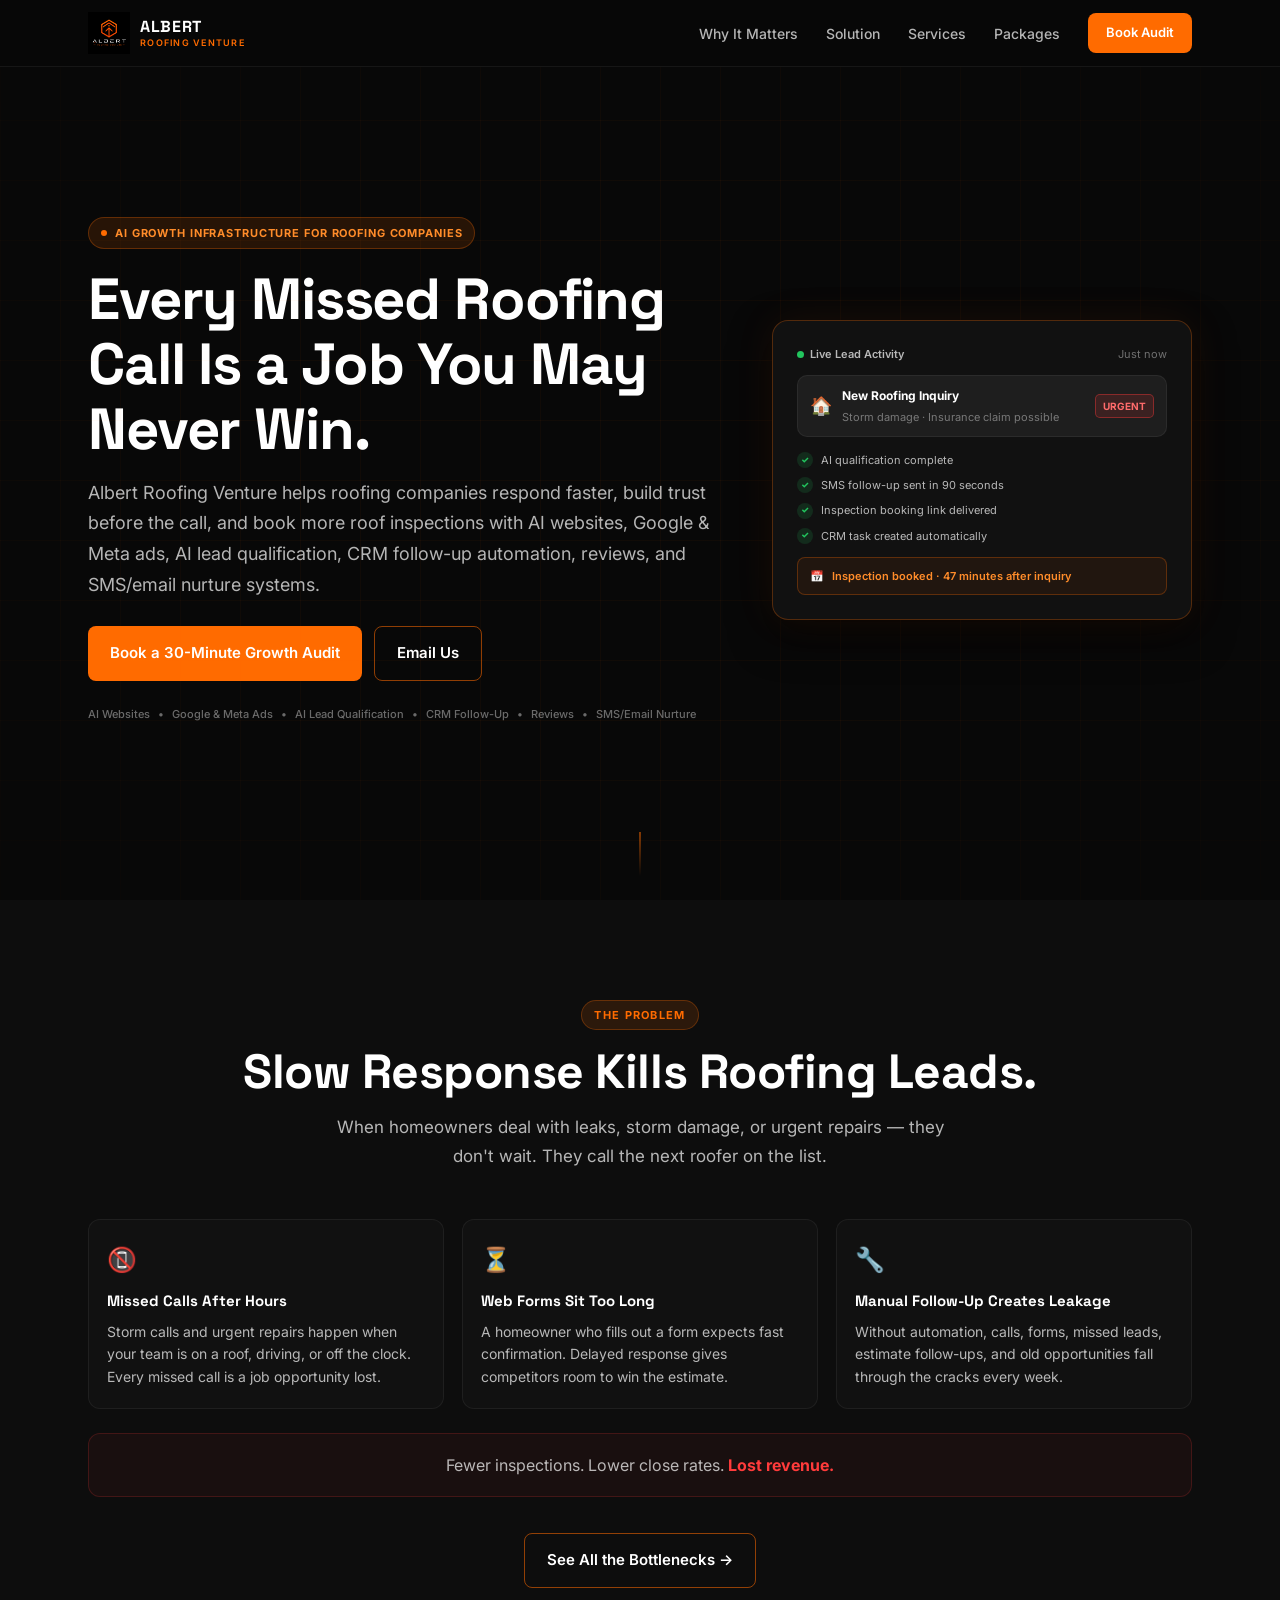
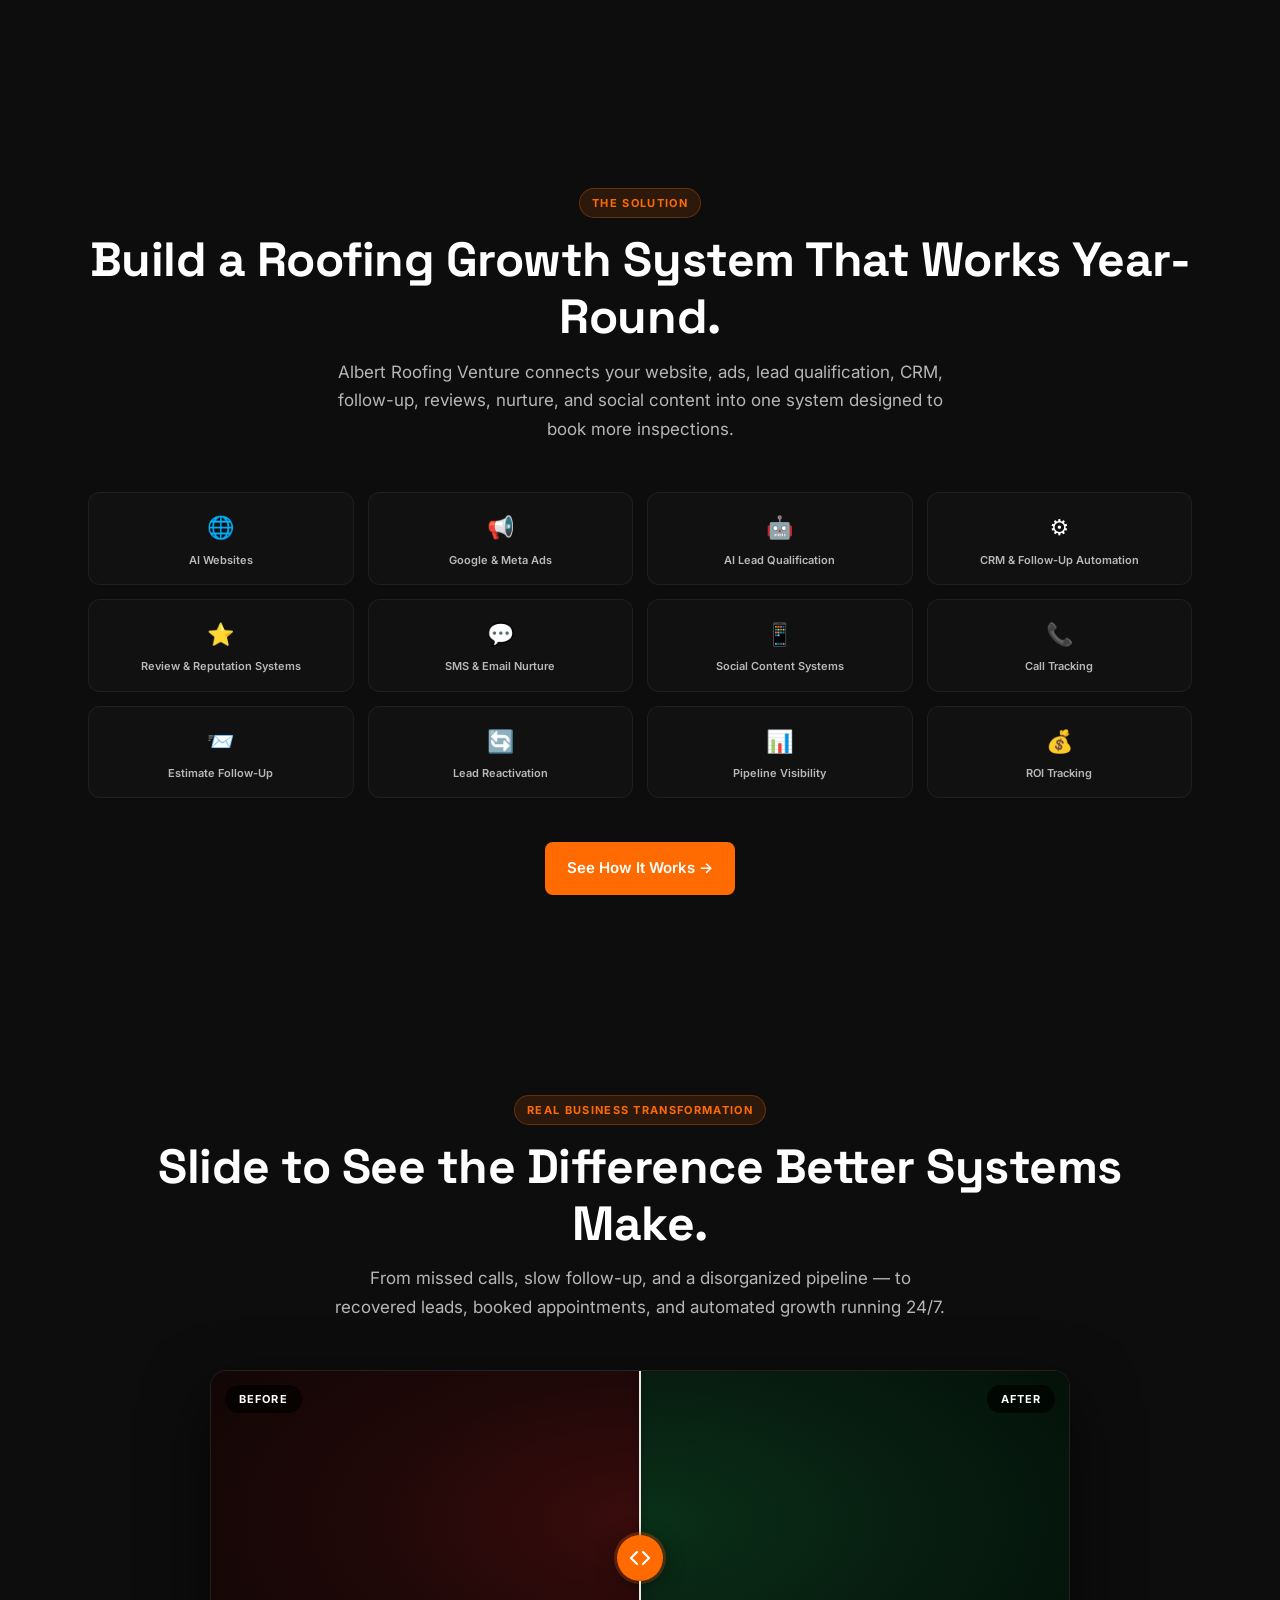
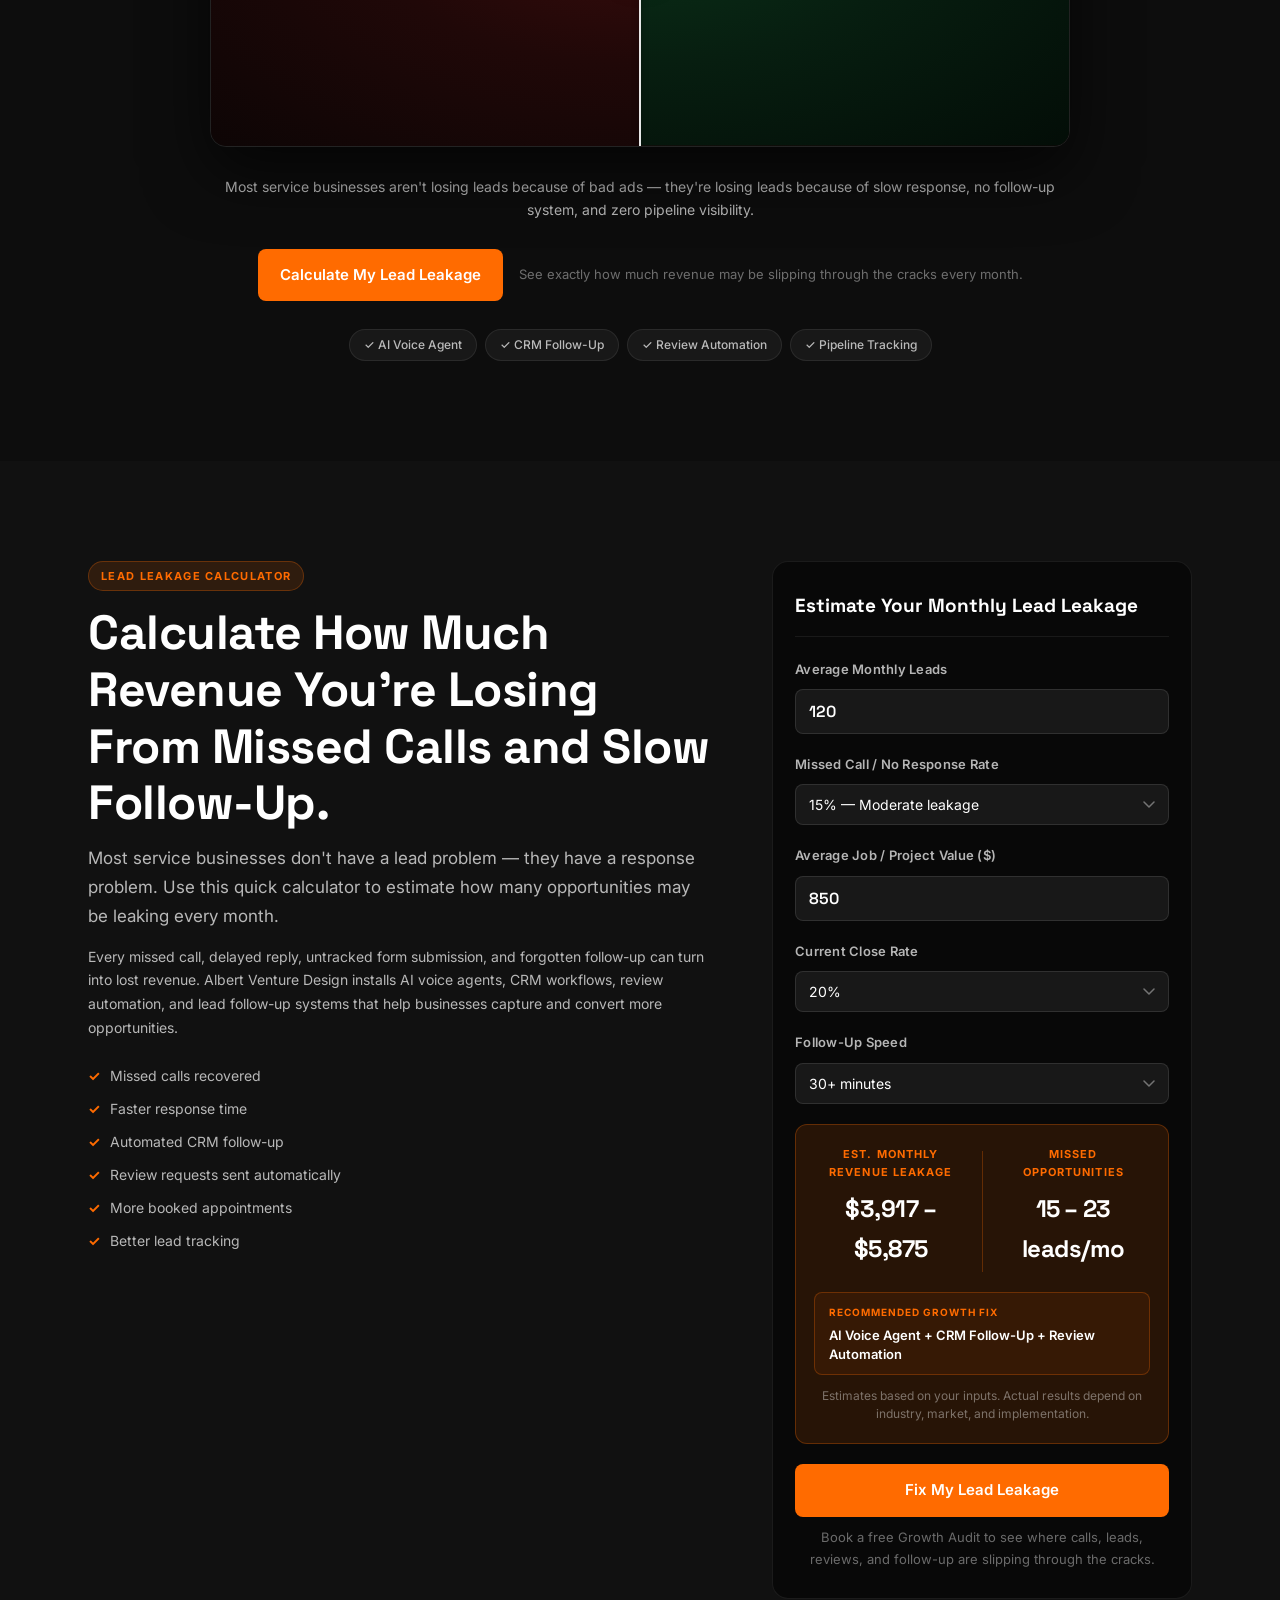
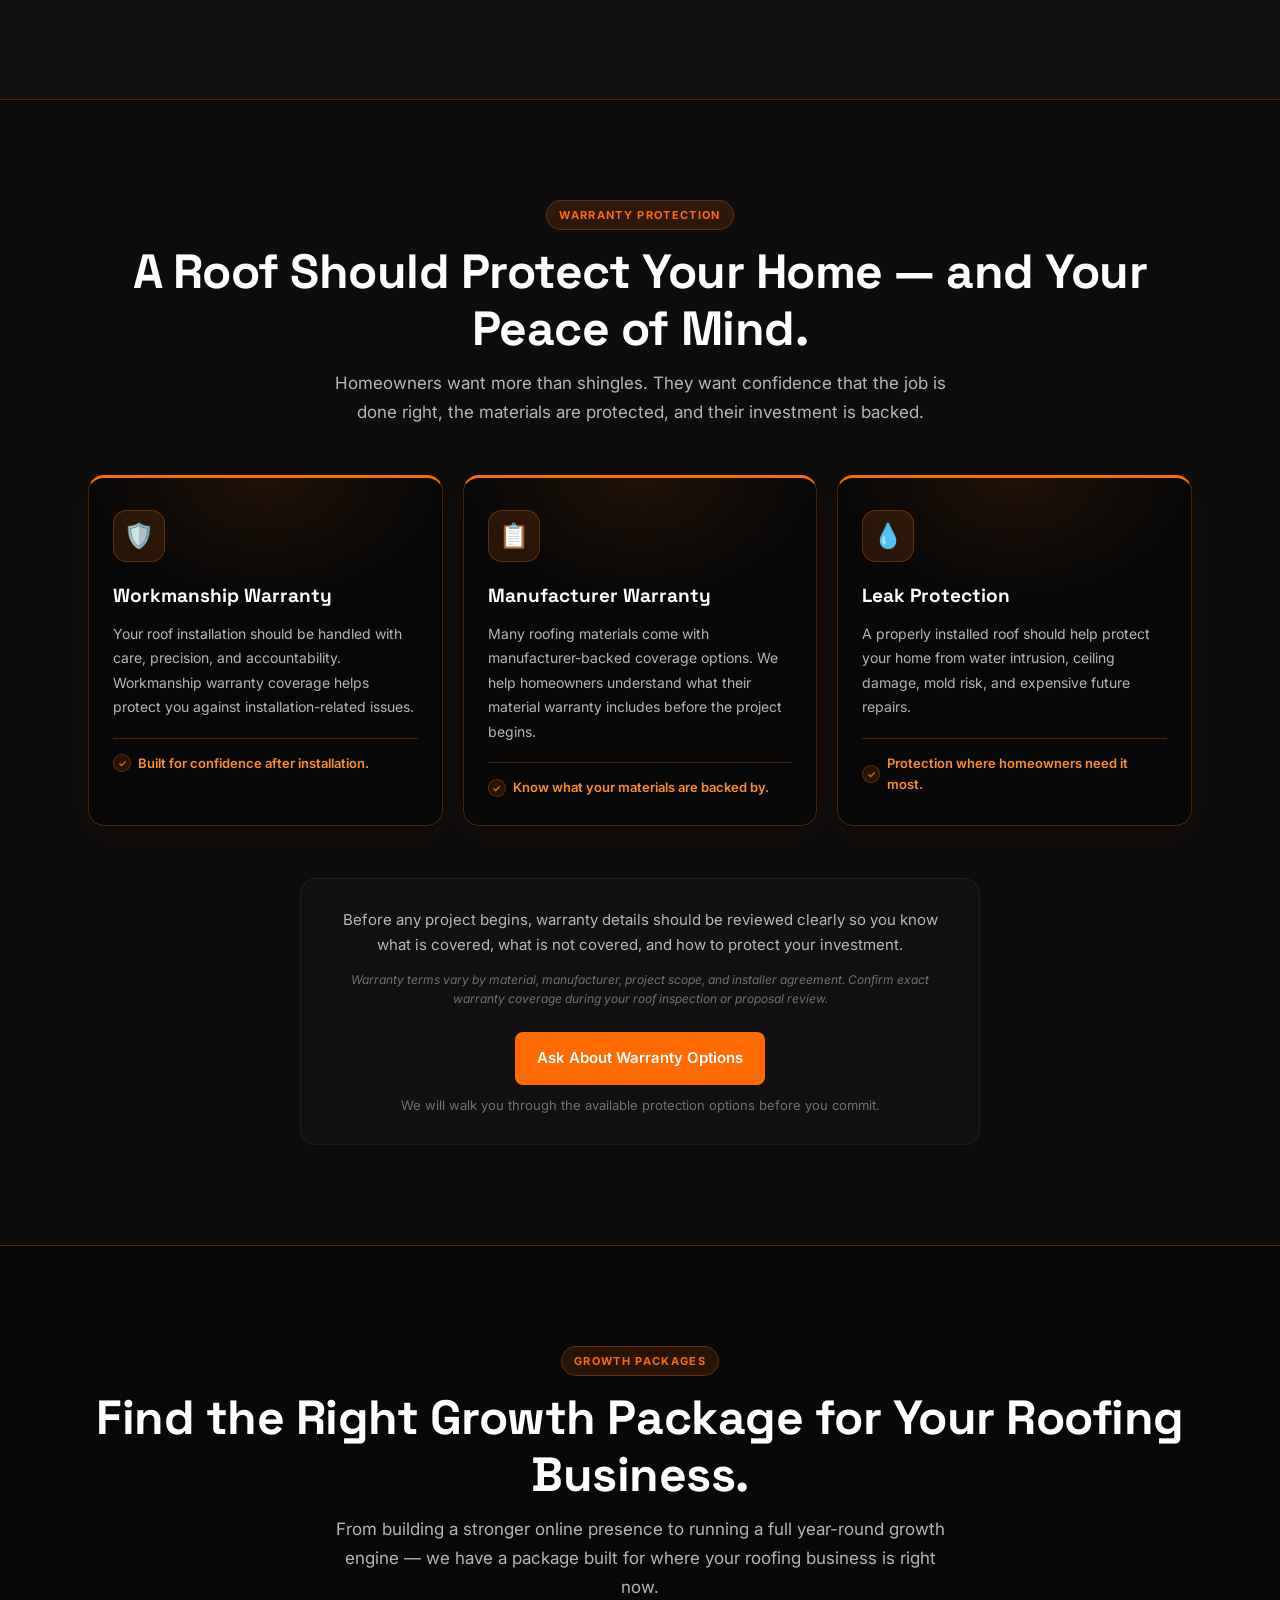
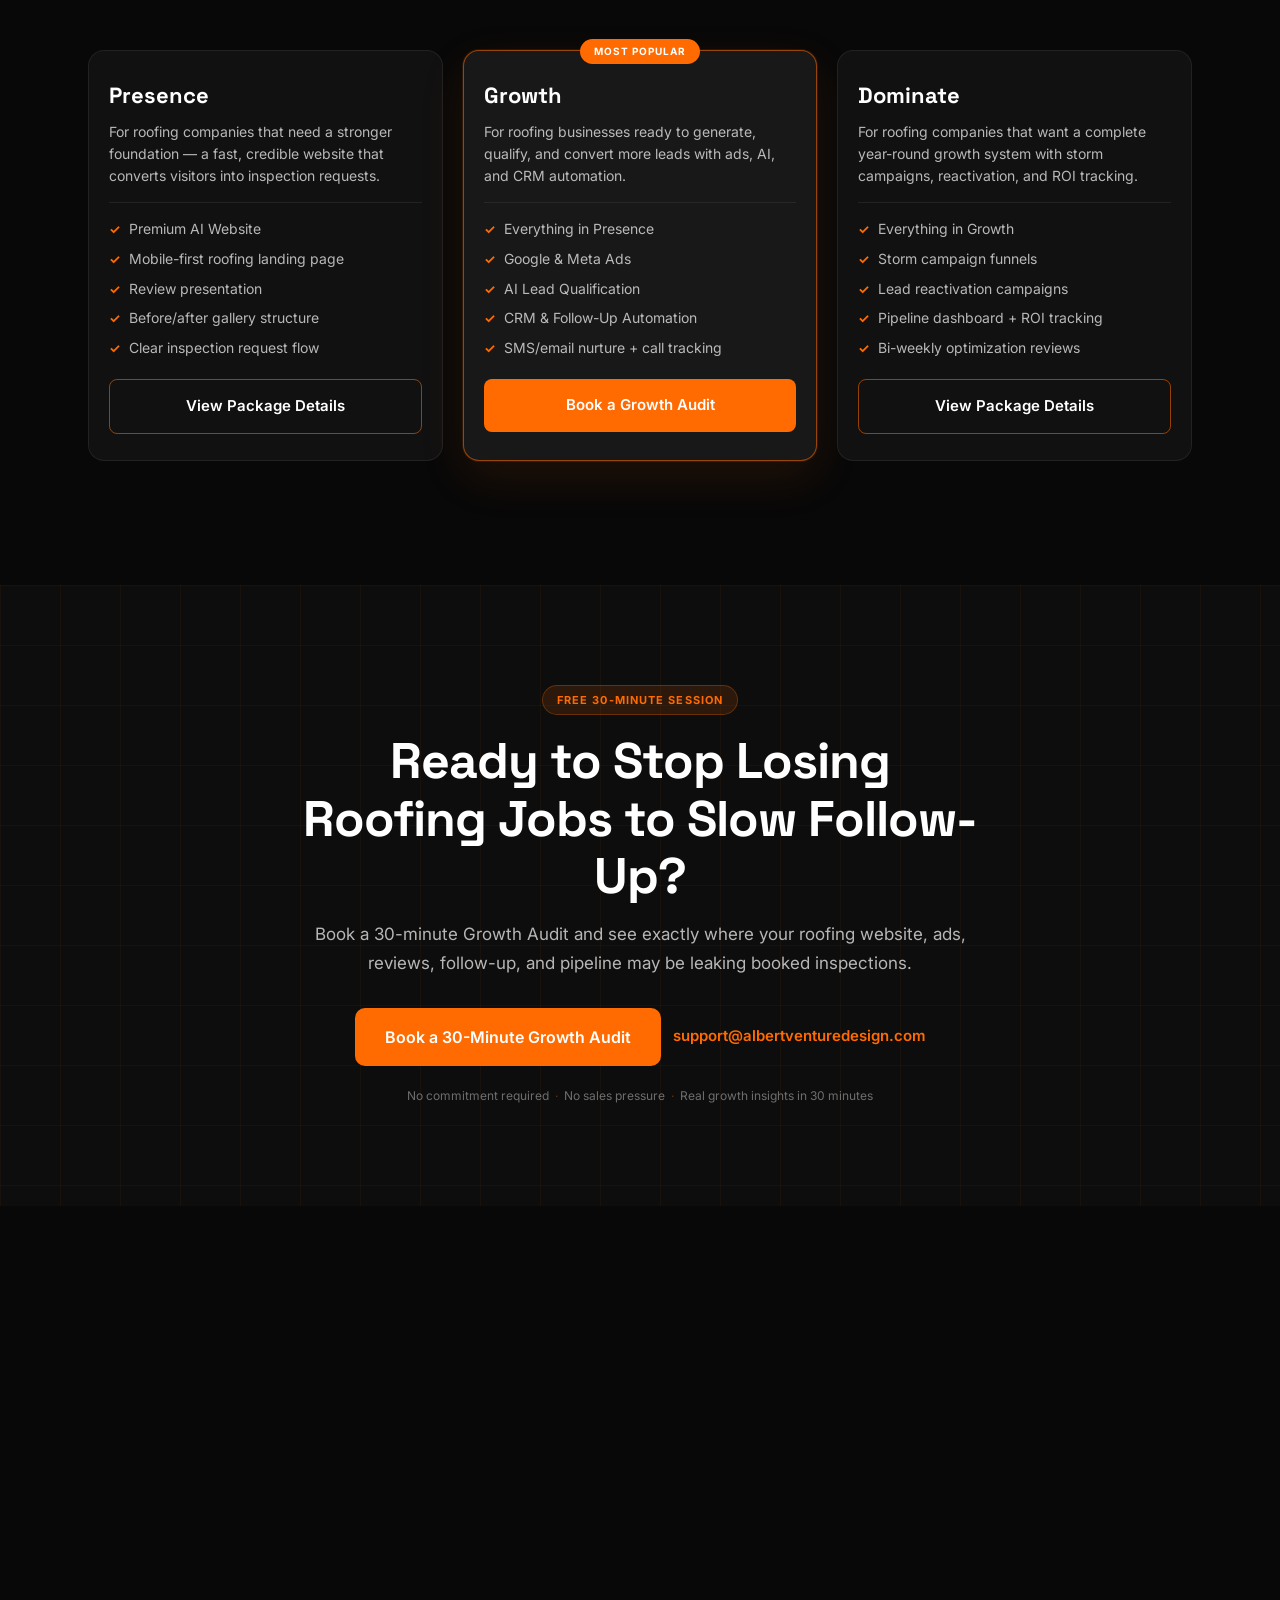
==== commit 05bdda5e: "Remove calc-showcase placeholder cards from calculator section Co-Authored-By: Claude Sonnet 4.6 <no" ====
--- a/index.html
+++ b/index.html
@@ -274,24 +274,6 @@
   <section class="section calc-section" id="roof-cost-calculator">
     <div class="container">
 
-      <!-- Dashboard Before/After Showcase -->
-      <!--
-        IMAGES REQUIRED — save these two files in the same folder as index.html:
-          avd-before.jpg  —  the red "Before" dashboard screenshot
-          avd-after.jpg   —  the green "After" dashboard screenshot
-        Gradient placeholders show until the images are added.
-      -->
-      <div class="calc-showcase">
-        <div class="calc-showcase-item cs-before">
-          <img src="avd-before.jpg" alt="Before: Leads were slipping through the cracks — 18 missed calls, 4h 12m response time, 9% pipeline health" onerror="this.style.display='none'">
-          <div class="cs-badge cs-badge-before">Before</div>
-        </div>
-        <div class="calc-showcase-item cs-after">
-          <img src="avd-after.jpg" alt="After: Better follow-up turned into more leads — 24 recovered calls, 68 new leads, 21 booked appointments, AI Voice Agent 24/7" onerror="this.style.display='none'">
-          <div class="cs-badge cs-badge-after">After</div>
-        </div>
-      </div>
-
       <div class="calc-layout">
 
         <div class="calc-copy">
--- a/styles.css
+++ b/styles.css
@@ -1754,85 +1754,3 @@
     box-shadow: 0 20px 48px rgba(255,107,0,0.12), 0 4px 12px rgba(0,0,0,0.5);
   }
 }
-
-/* ── Calculator Dashboard Showcase ─────────────────────────────────── */
-.calc-showcase {
-  display: flex;
-  flex-direction: column;
-  gap: 16px;
-  margin-bottom: 48px;
-}
-
-.calc-showcase-item {
-  position: relative;
-  border-radius: var(--r-lg);
-  overflow: hidden;
-  flex: 1;
-}
-
-.calc-showcase-item img {
-  display: block;
-  width: 100%;
-  height: auto;
-  border-radius: var(--r-lg);
-  object-fit: cover;
-}
-
-/* Red "Before" placeholder — shows when avd-before.jpg is missing */
-.cs-before {
-  border: 2px solid rgba(220, 50, 50, 0.40);
-  box-shadow: 0 0 0 1px rgba(220, 50, 50, 0.10), 0 8px 32px rgba(200, 30, 30, 0.18);
-  min-height: 200px;
-  background: radial-gradient(ellipse at 50% 30%, #3a0c0c 0%, #200808 50%, #0d0505 100%);
-}
-
-/* Green "After" placeholder — shows when avd-after.jpg is missing */
-.cs-after {
-  border: 2px solid rgba(34, 180, 80, 0.38);
-  box-shadow: 0 0 0 1px rgba(34, 180, 80, 0.10), 0 8px 32px rgba(20, 160, 60, 0.16);
-  min-height: 200px;
-  background: radial-gradient(ellipse at 50% 30%, #0a3018 0%, #071e10 50%, #030d07 100%);
-}
-
-.cs-badge {
-  position: absolute;
-  top: 12px;
-  left: 12px;
-  font-family: var(--font-h);
-  font-size: 11px;
-  font-weight: 700;
-  letter-spacing: 0.08em;
-  text-transform: uppercase;
-  padding: 4px 10px;
-  border-radius: 6px;
-  pointer-events: none;
-}
-
-.cs-badge-before {
-  background: rgba(200, 30, 30, 0.85);
-  color: #fff;
-  border: 1px solid rgba(255, 80, 80, 0.4);
-}
-
-.cs-badge-after {
-  background: rgba(20, 160, 60, 0.85);
-  color: #fff;
-  border: 1px solid rgba(60, 220, 100, 0.4);
-}
-
-@media (min-width: 640px) {
-  .calc-showcase {
-    flex-direction: row;
-  }
-  .cs-before,
-  .cs-after {
-    min-height: 240px;
-  }
-}
-
-@media (min-width: 1024px) {
-  .cs-before,
-  .cs-after {
-    min-height: 280px;
-  }
-}
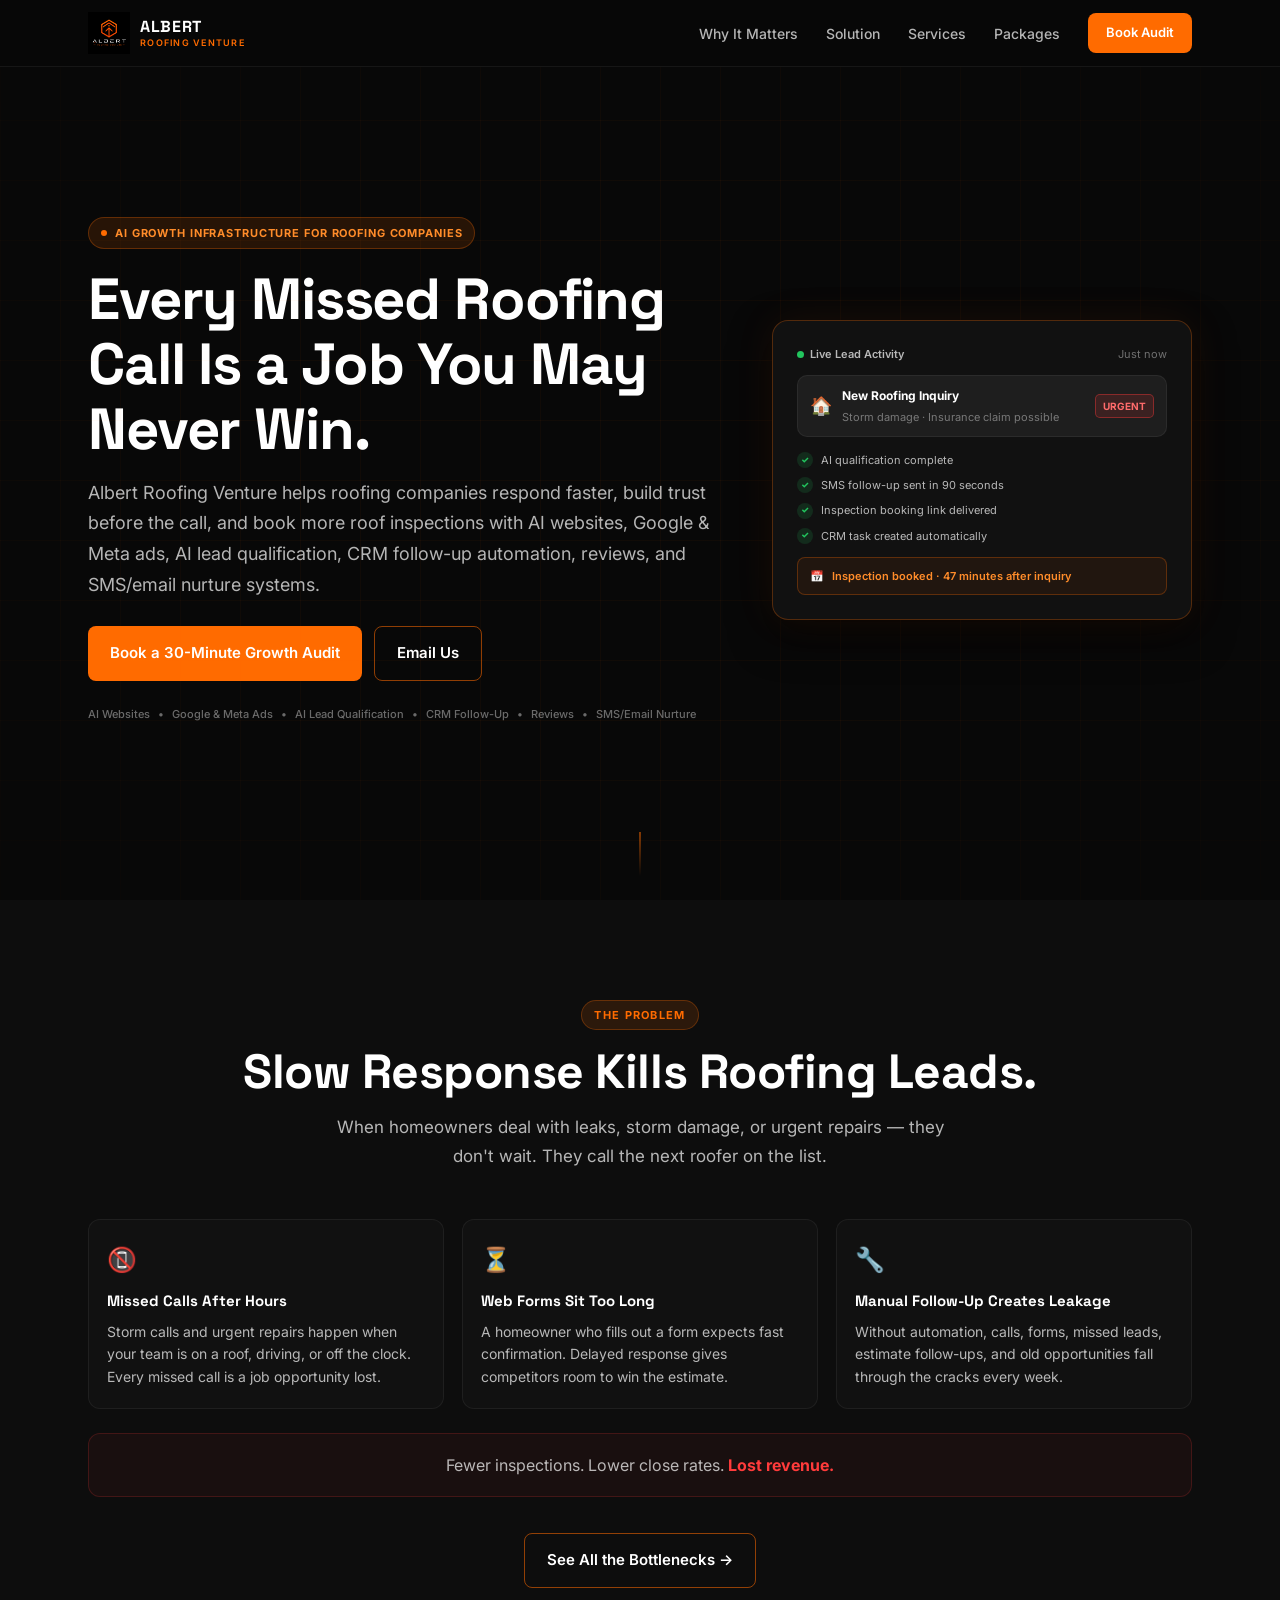
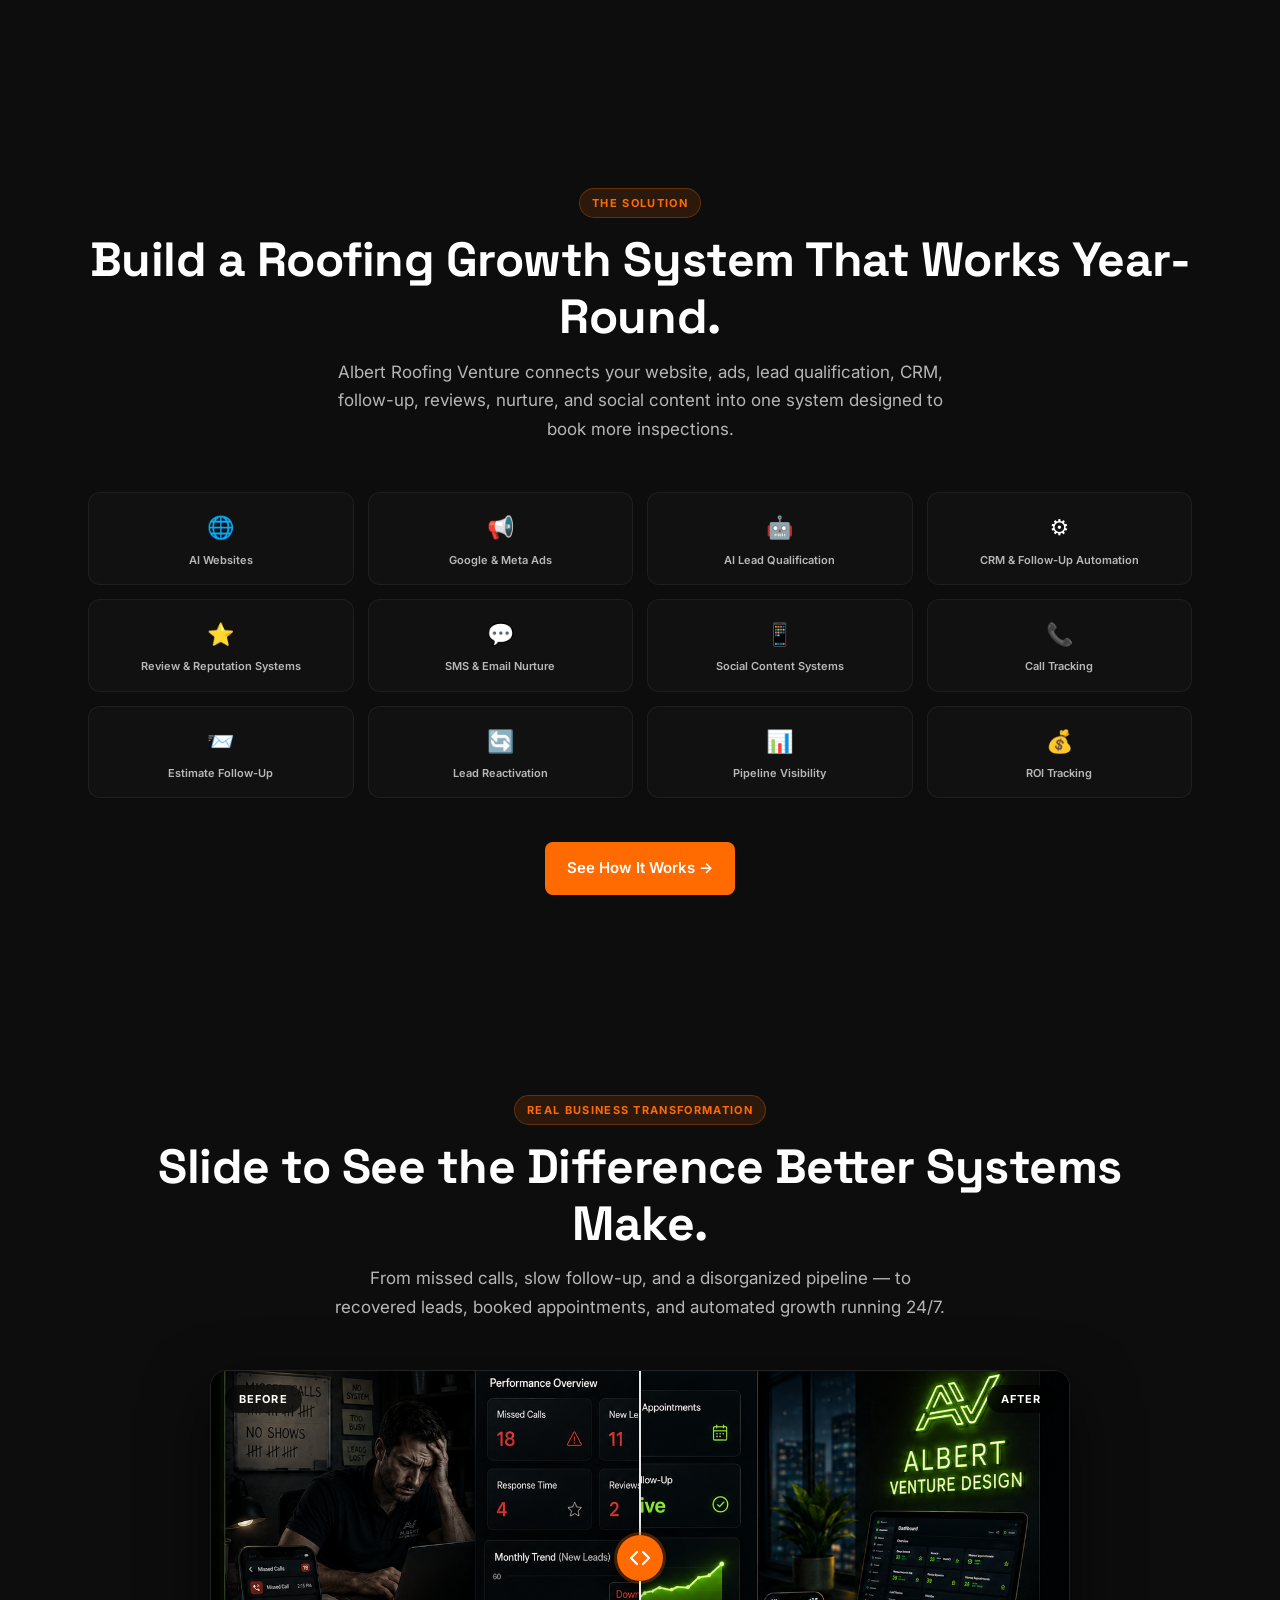
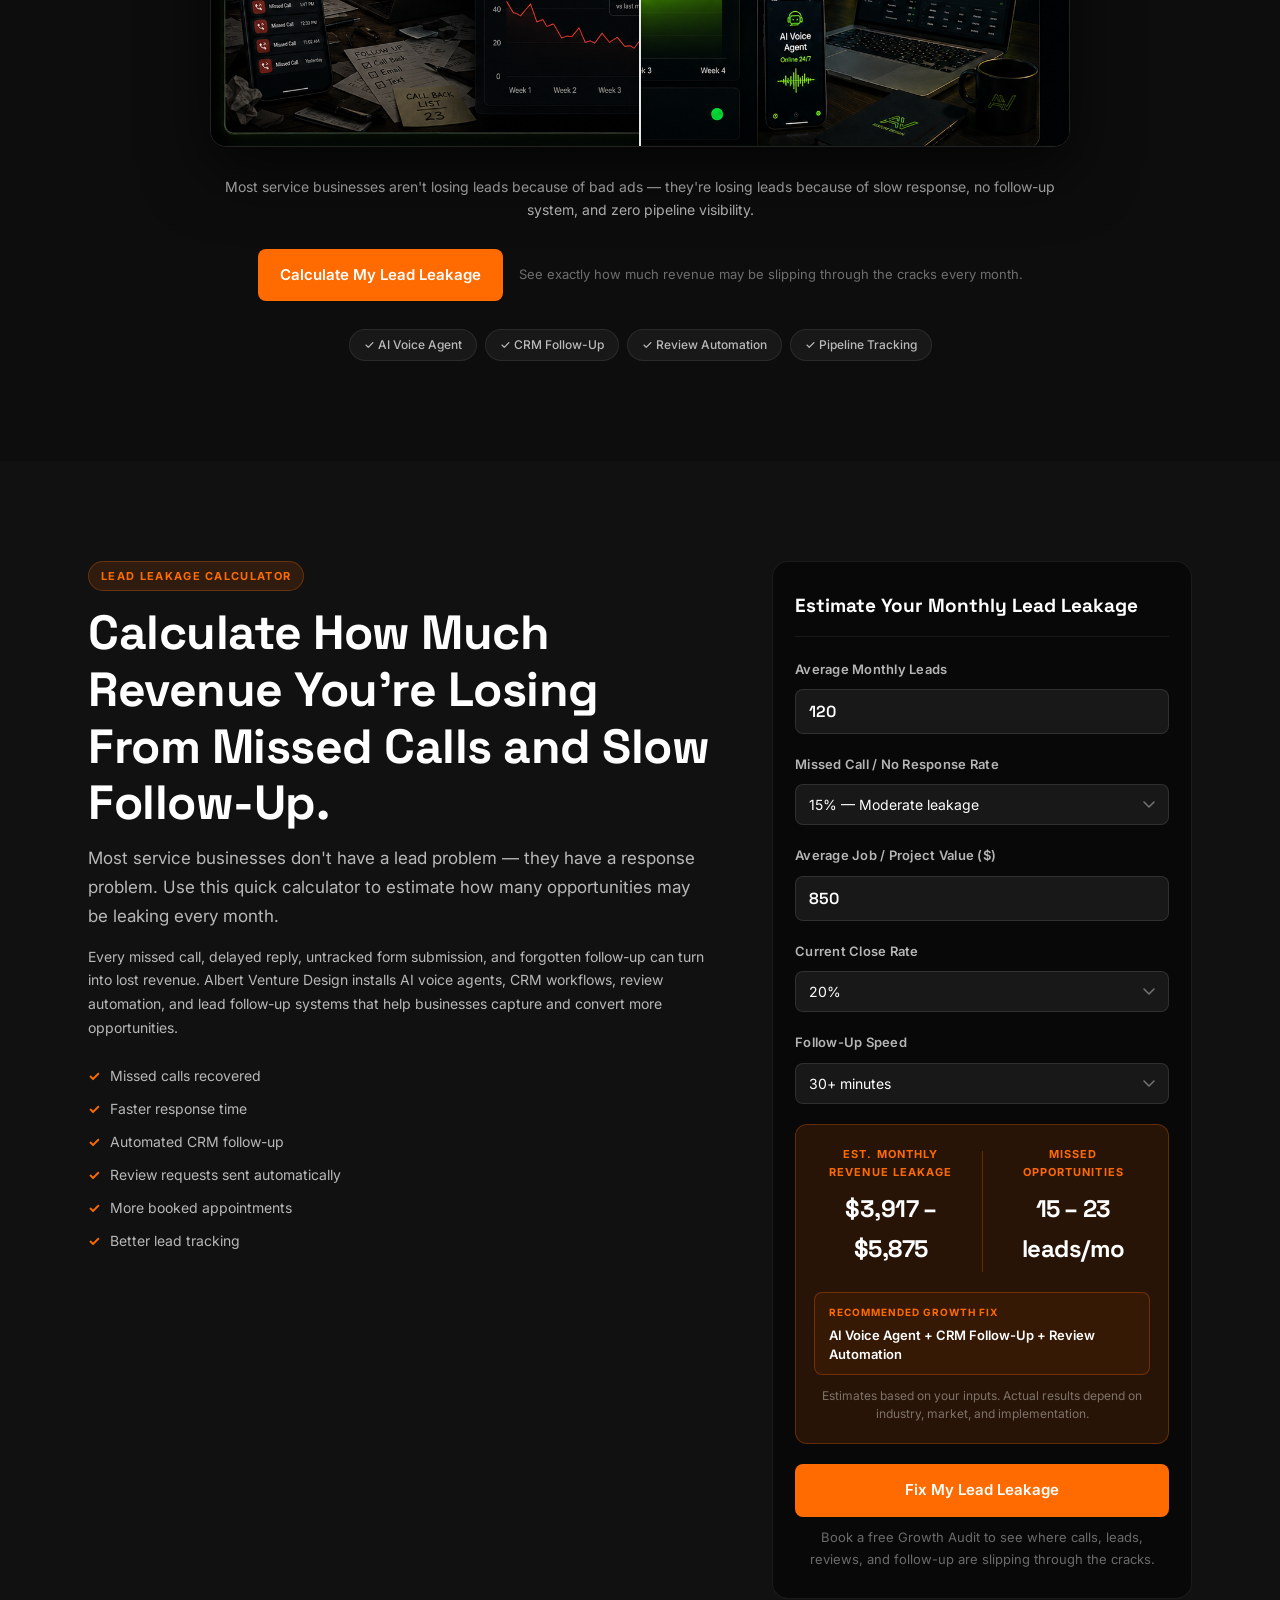
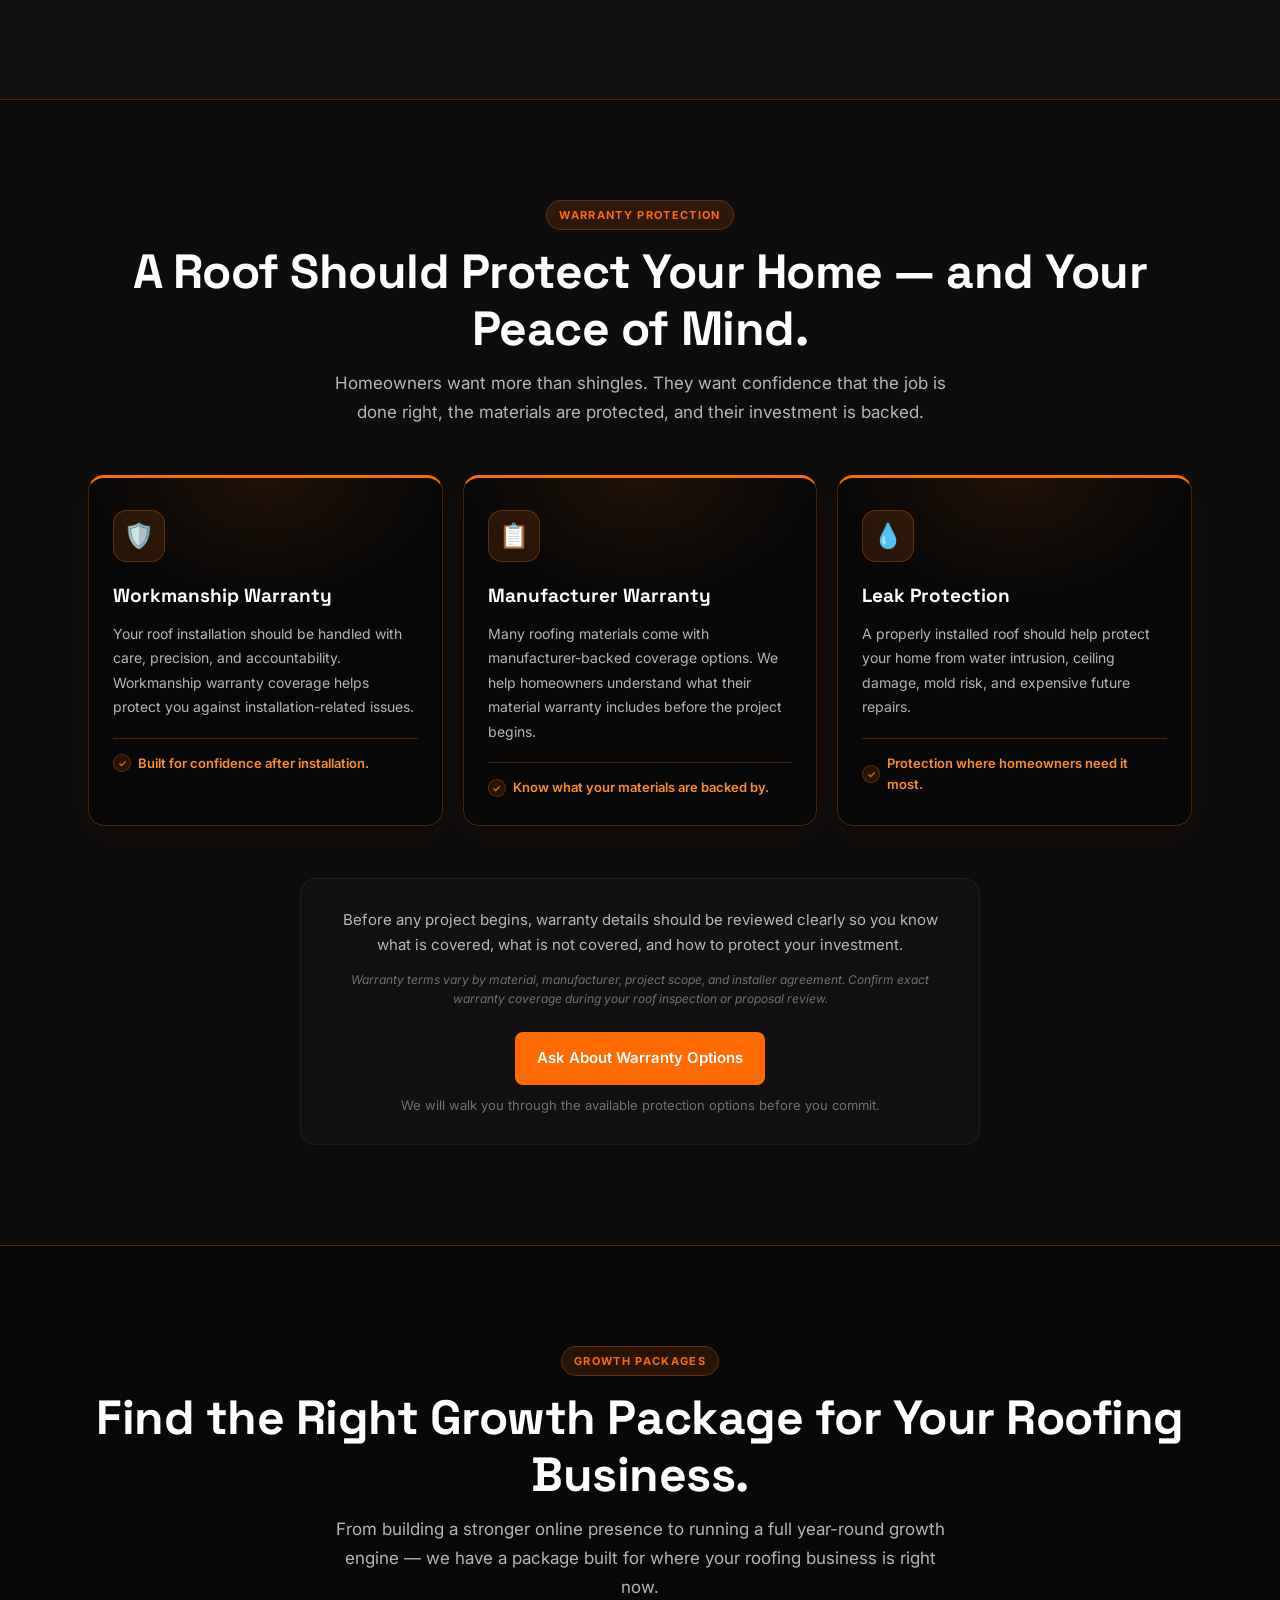
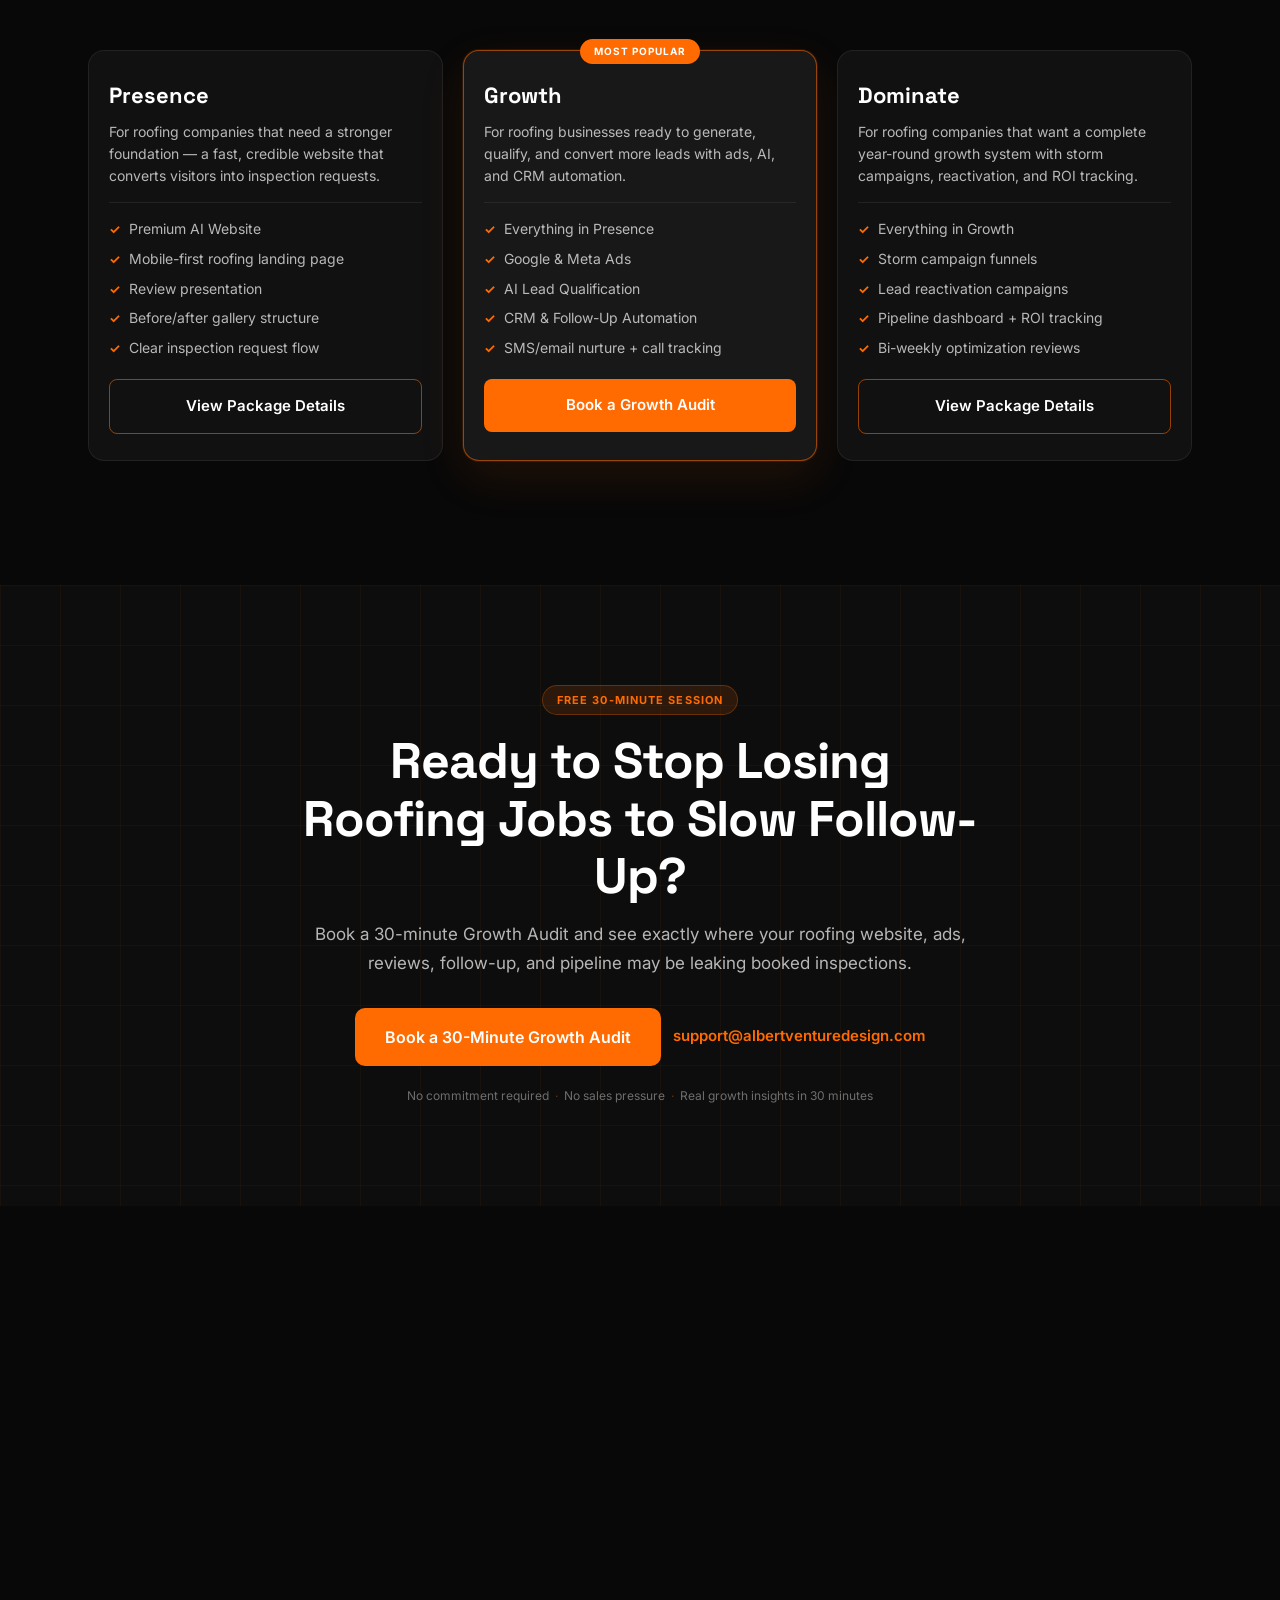
==== commit 597e3853: "Add Before/After dashboard images to BA slider - avd-before.png: 'Leads Were Slipping Through the Cr" ====
--- a/index.html
+++ b/index.html
@@ -228,17 +228,17 @@
       </div>
       <!--
         IMAGES REQUIRED — save these two files in the same folder as index.html:
-          avd-before.jpg  —  the red "Before" dashboard screenshot
-          avd-after.jpg   —  the green "After" dashboard screenshot
+          avd-before.png  —  the red "Before" dashboard screenshot
+          avd-after.png   —  the green "After" dashboard screenshot
         The gradient placeholders below show until the images are added.
       -->
       <div class="ba-wrap">
         <div class="ba-container" id="baContainer">
           <div class="ba-before">
-            <img src="avd-before.jpg" alt="Before Albert Venture Design — missed calls 18, 4h 12m response time, pipeline disorganized, leads declining" onerror="this.style.display='none'">
+            <img src="avd-before.png" alt="Before Albert Venture Design — missed calls 18, 4h 12m response time, pipeline disorganized, leads declining" onerror="this.style.display='none'">
           </div>
           <div class="ba-after" id="baAfter">
-            <img src="avd-after.jpg" alt="After Albert Venture Design — 24 missed calls recovered, 68 new leads, 21 booked appointments, AI Voice Agent online 24/7" onerror="this.style.display='none'">
+            <img src="avd-after.png" alt="After Albert Venture Design — 24 missed calls recovered, 68 new leads, 21 booked appointments, AI Voice Agent online 24/7" onerror="this.style.display='none'">
           </div>
           <div class="ba-label ba-label-left">Before</div>
           <div class="ba-label ba-label-right">After</div>
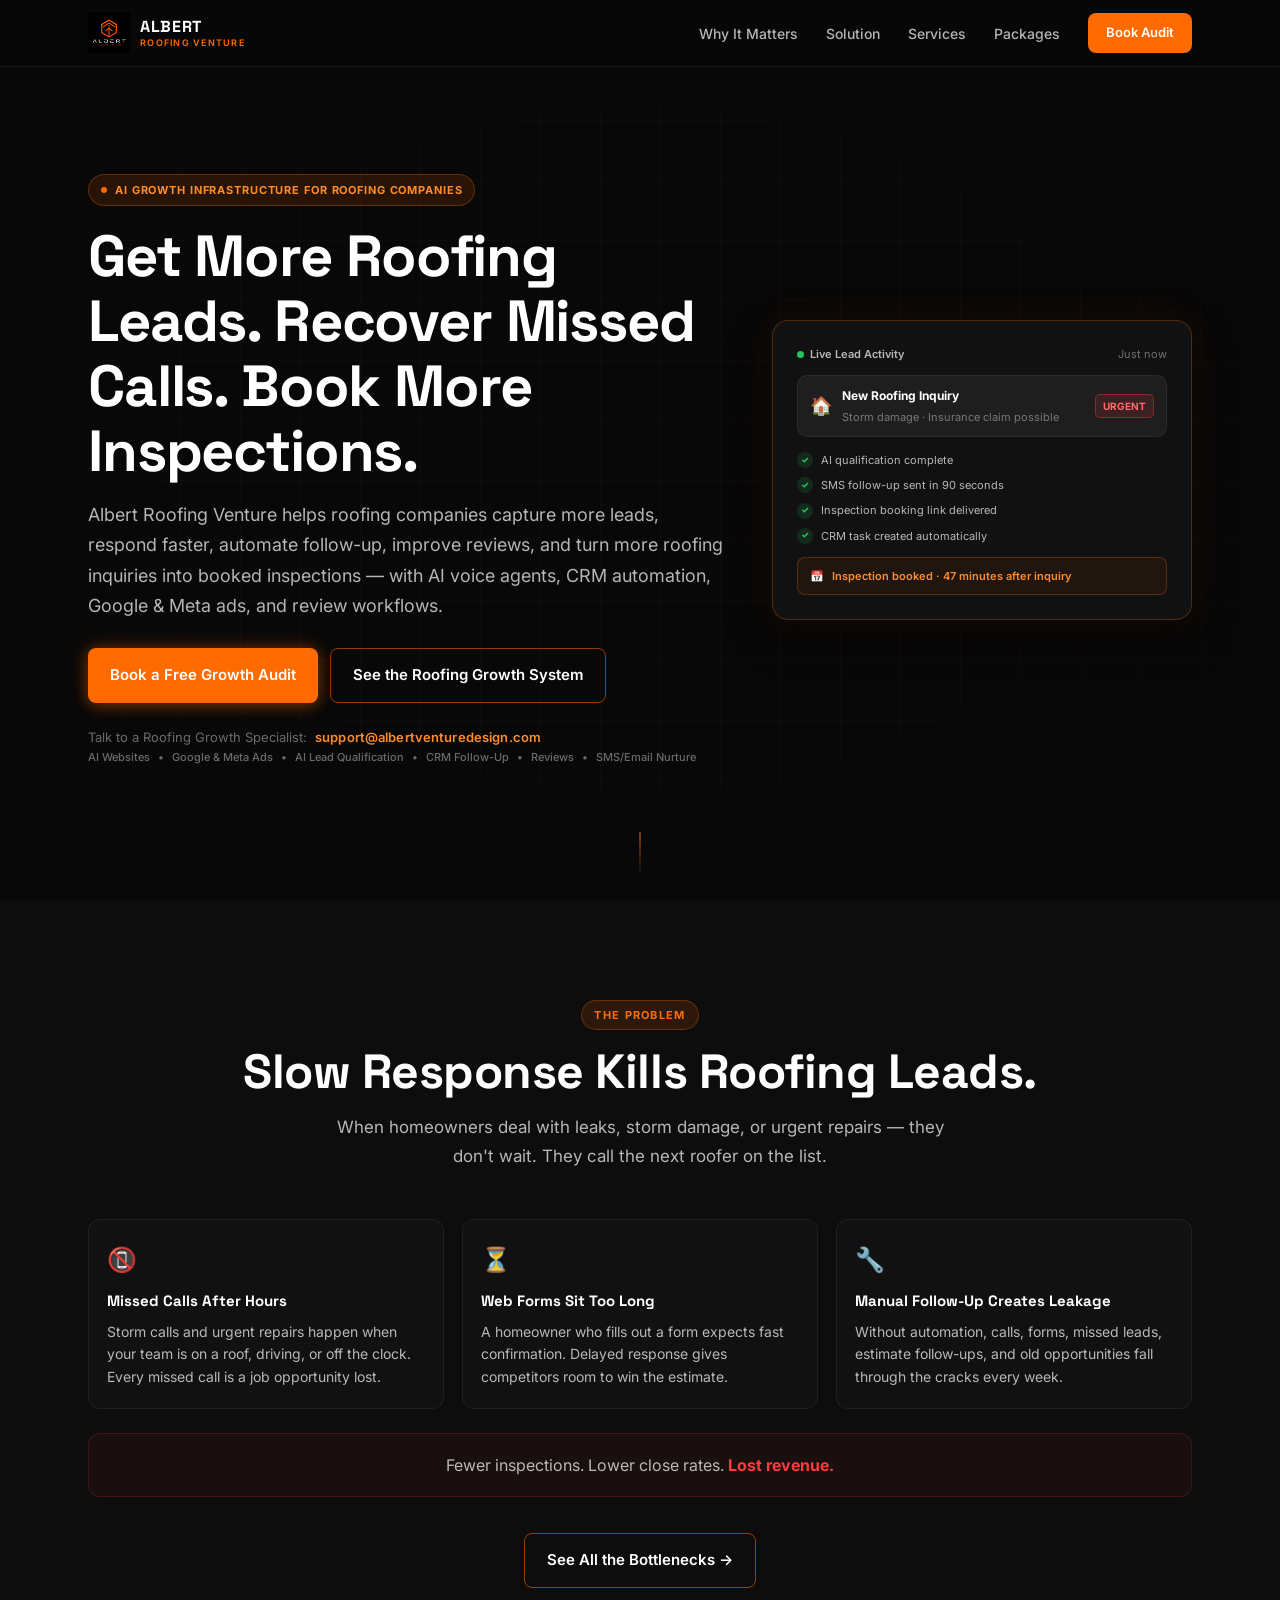
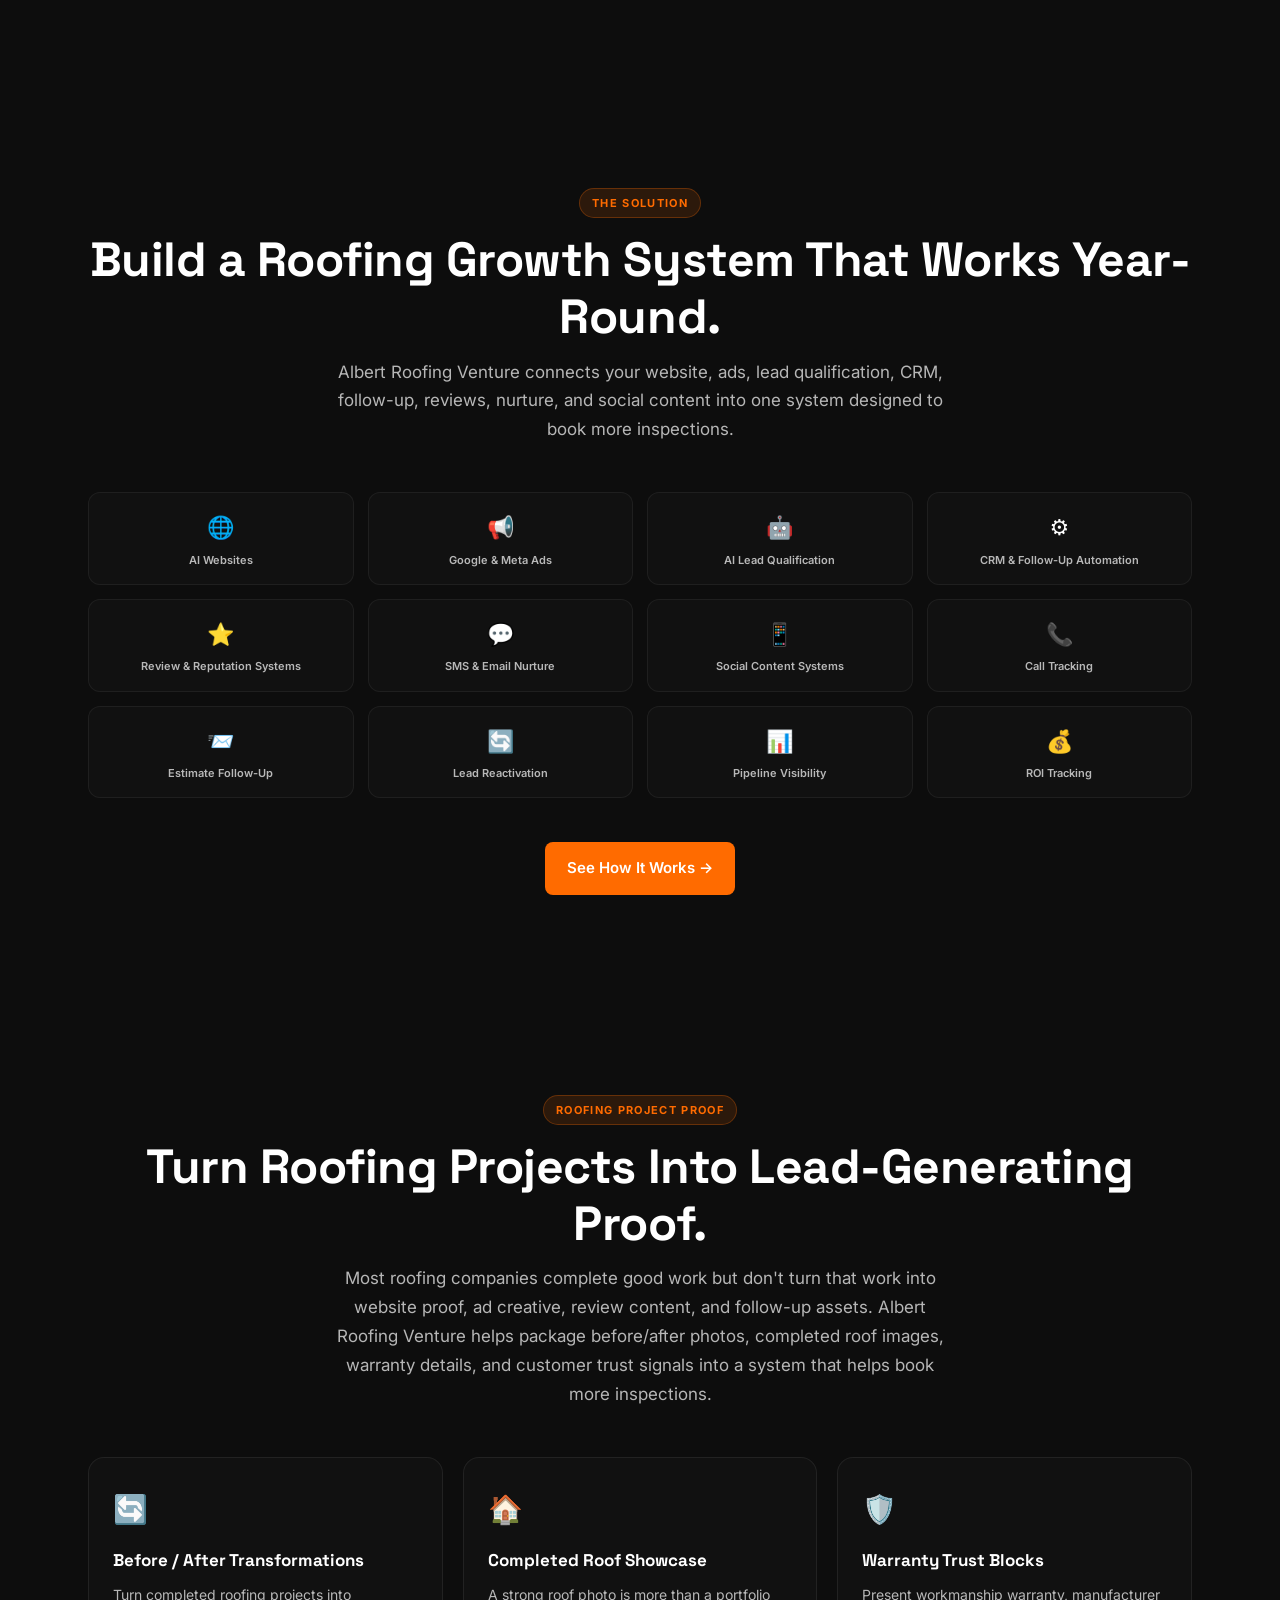
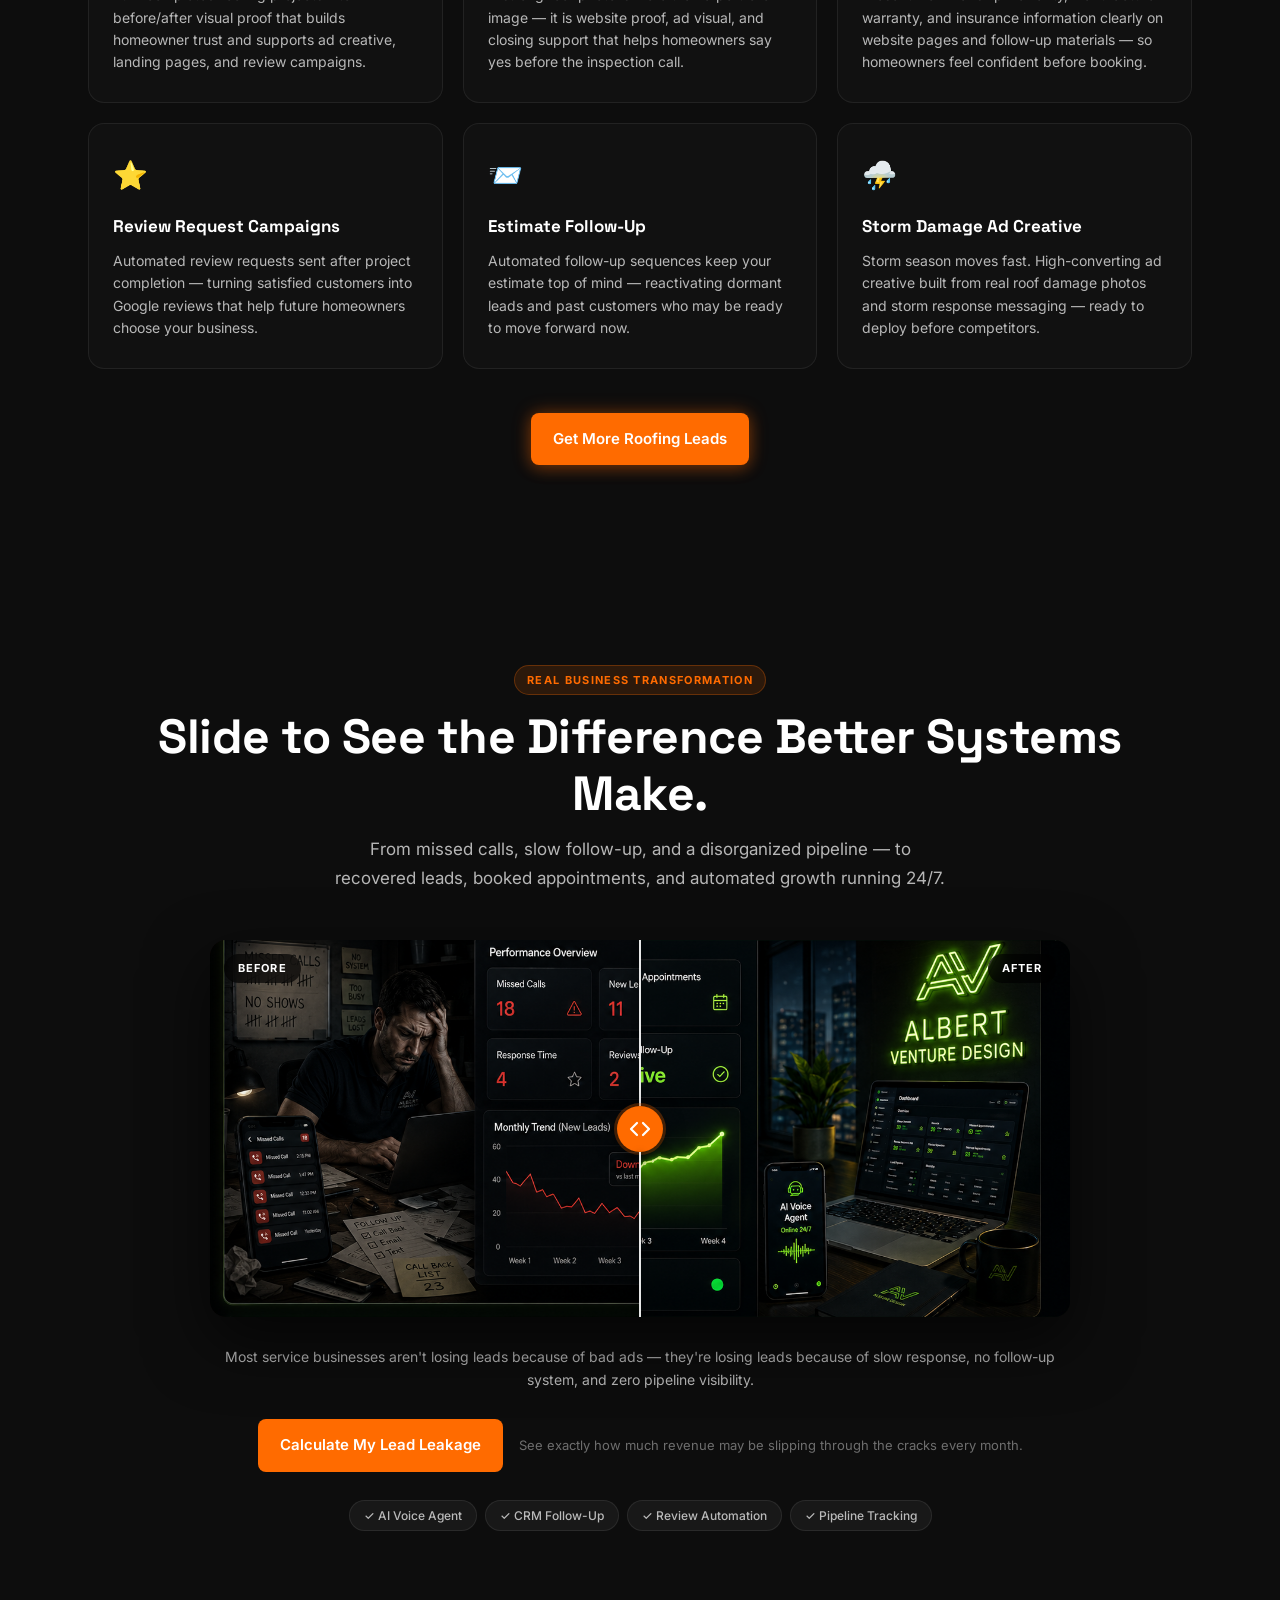
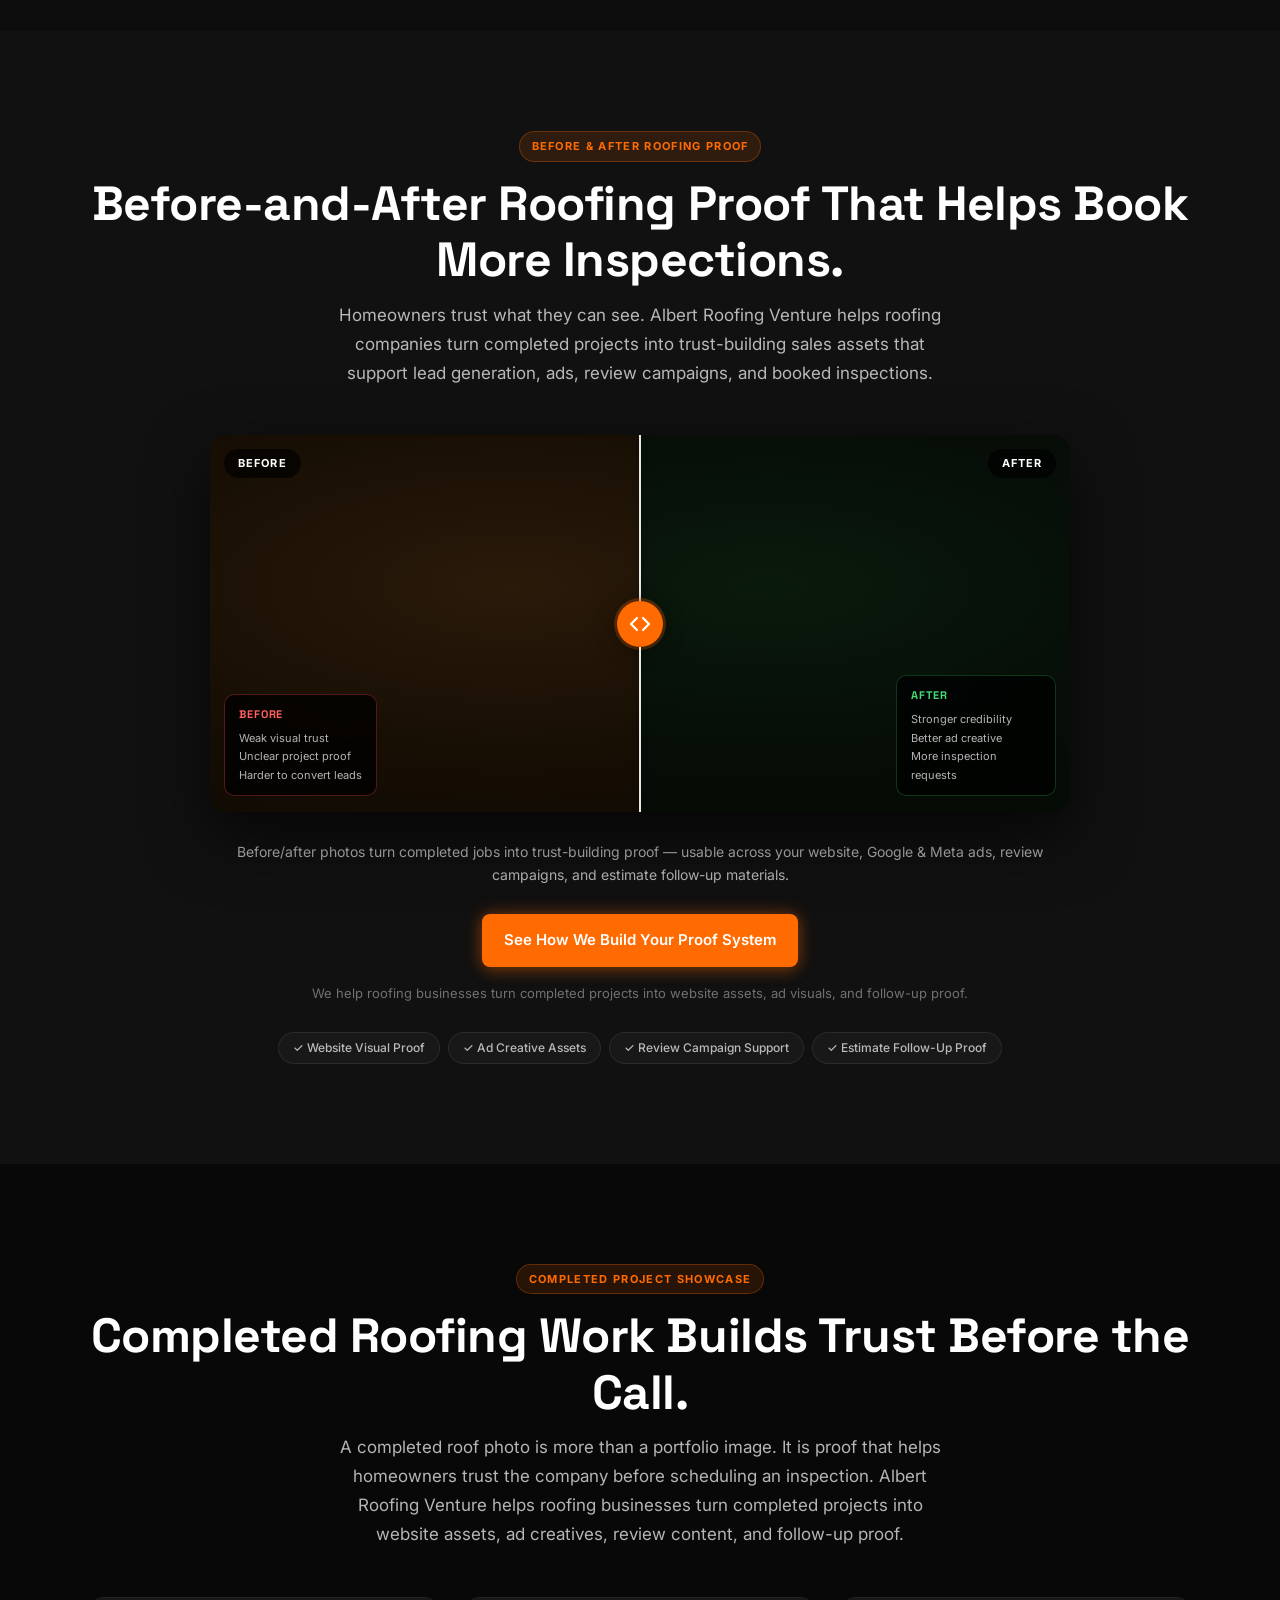
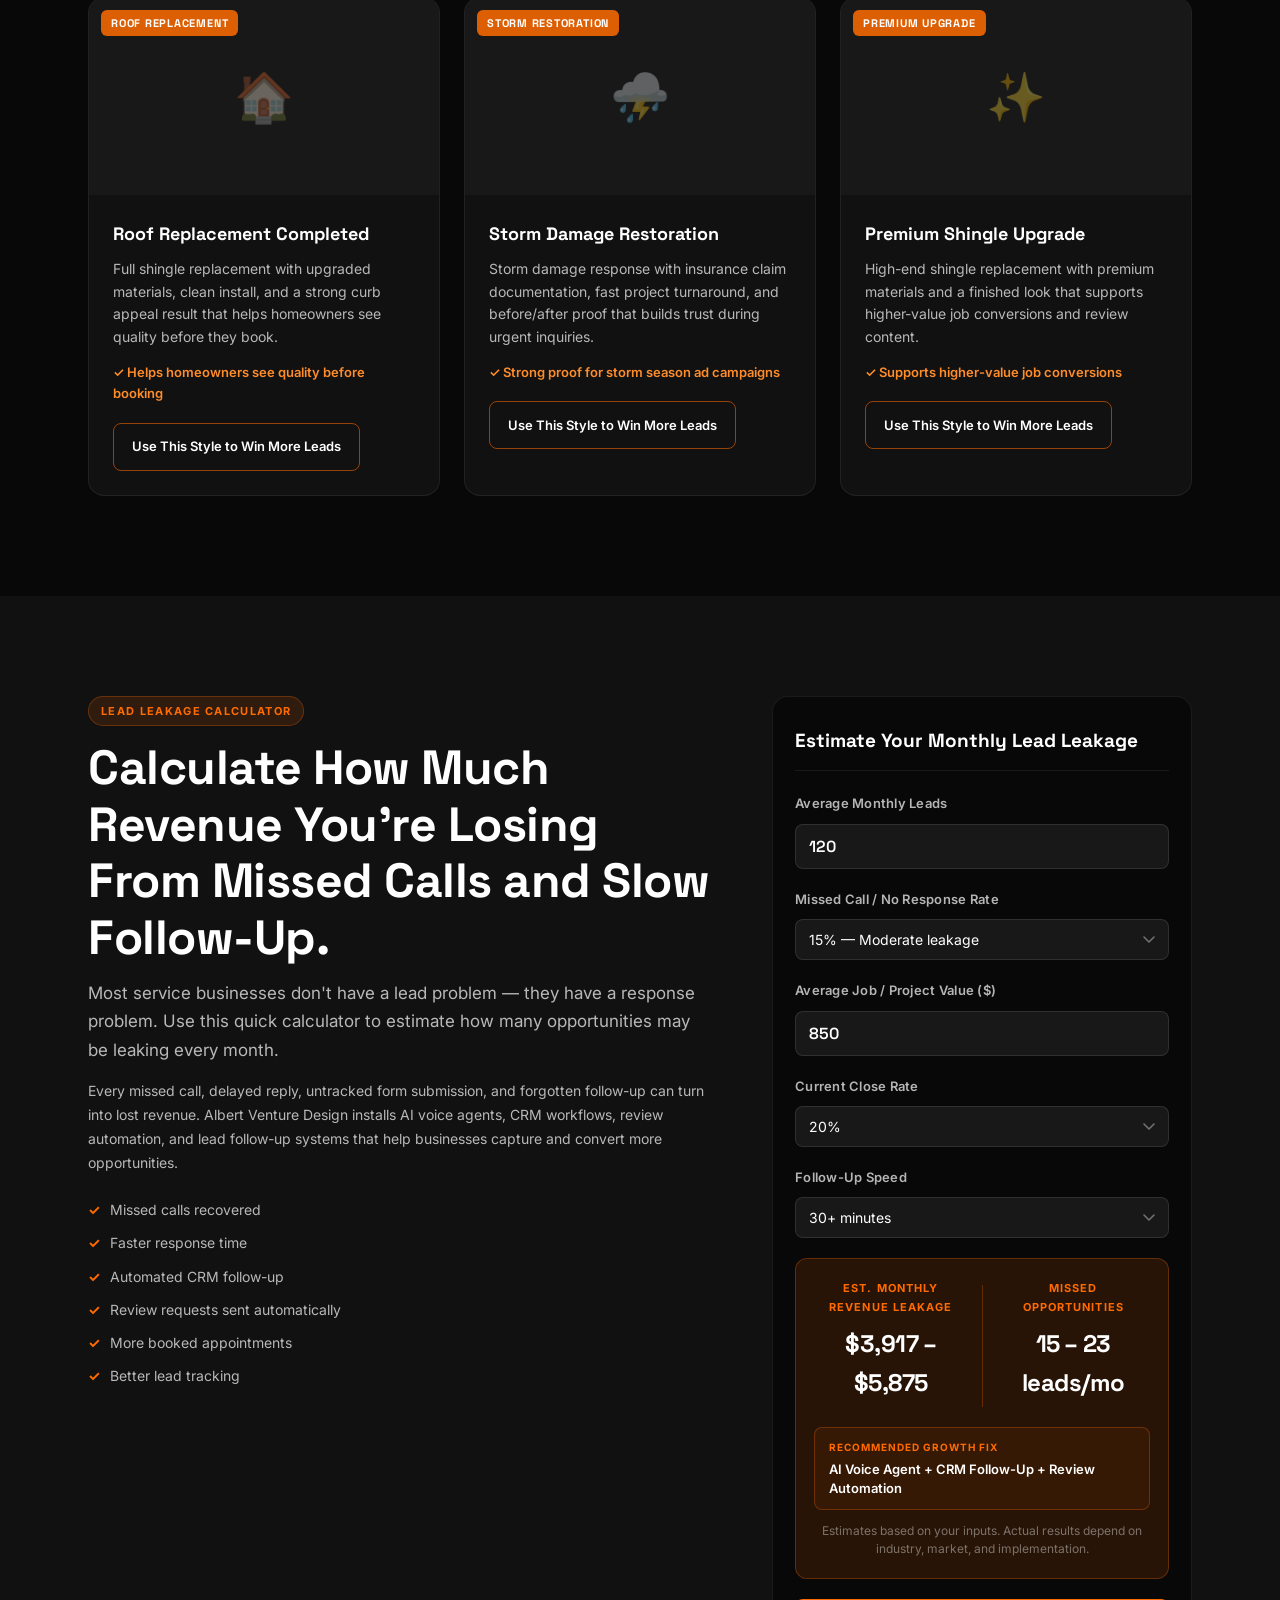
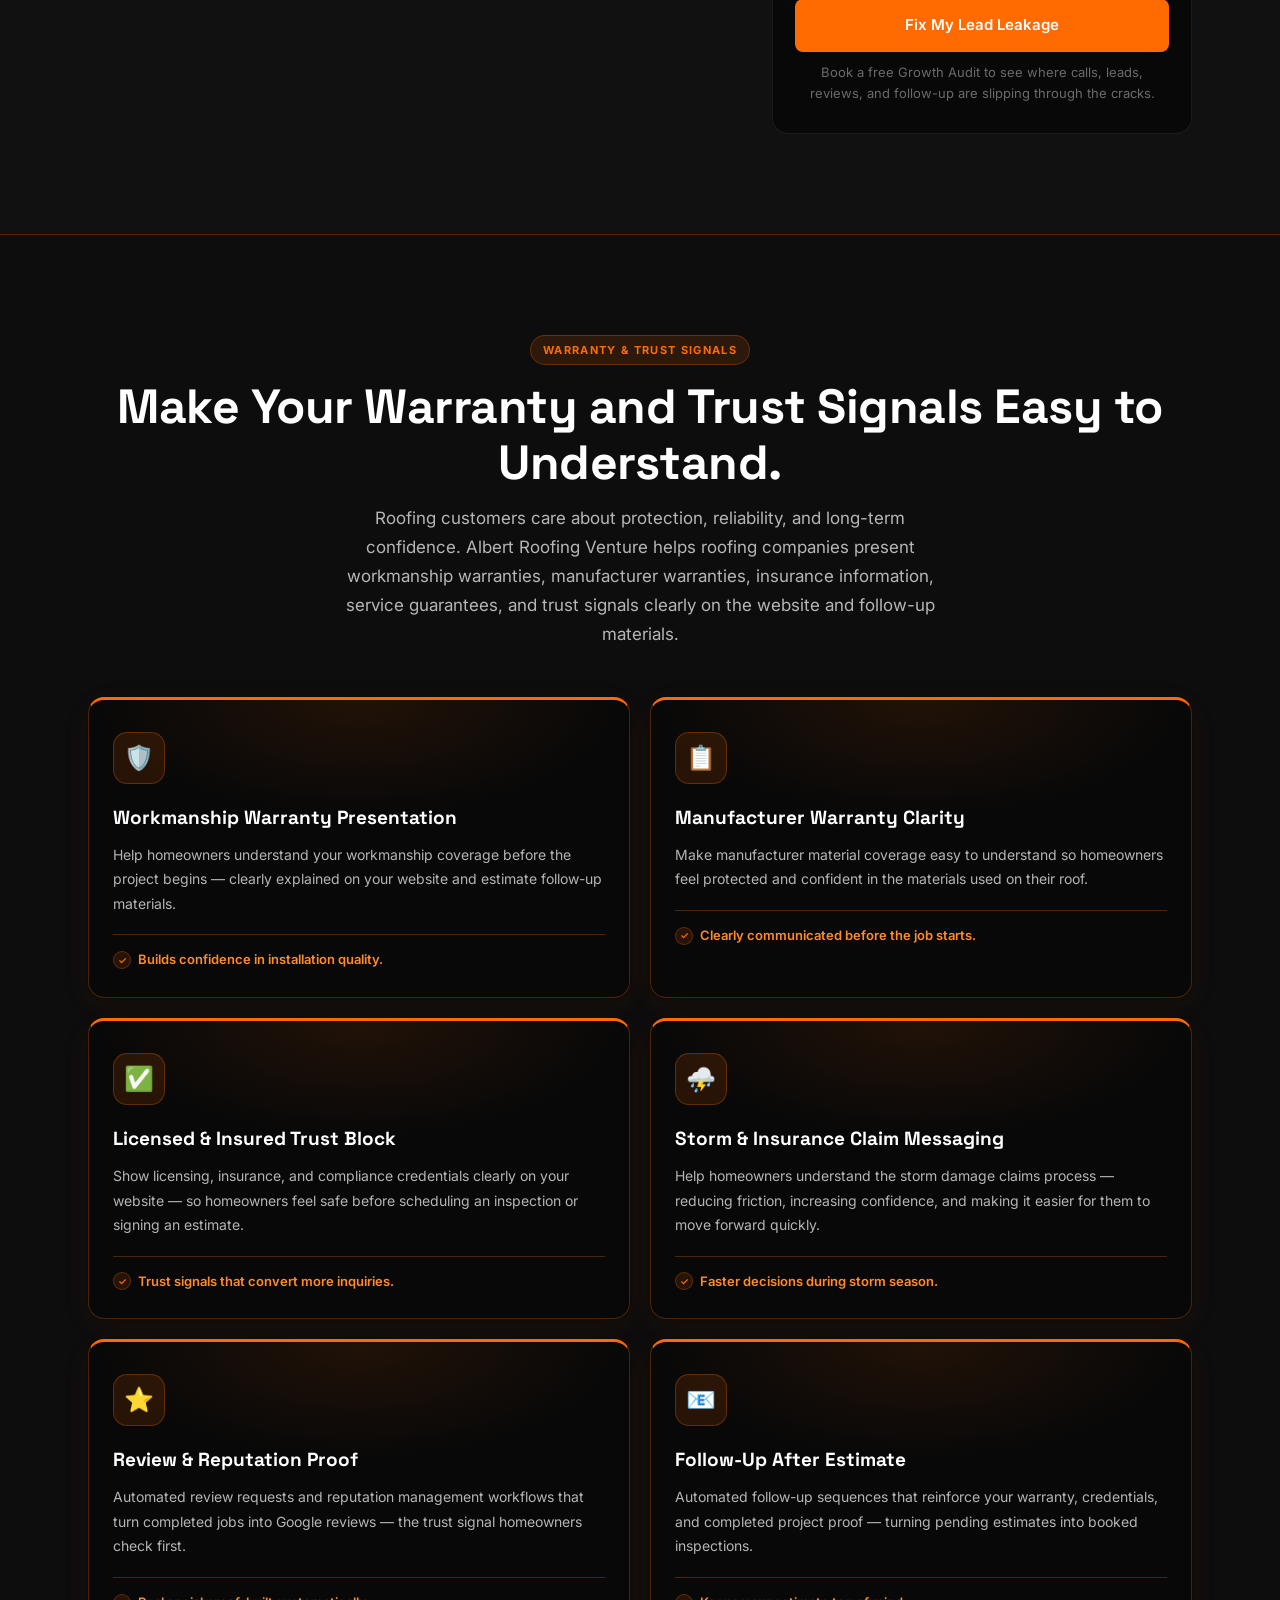
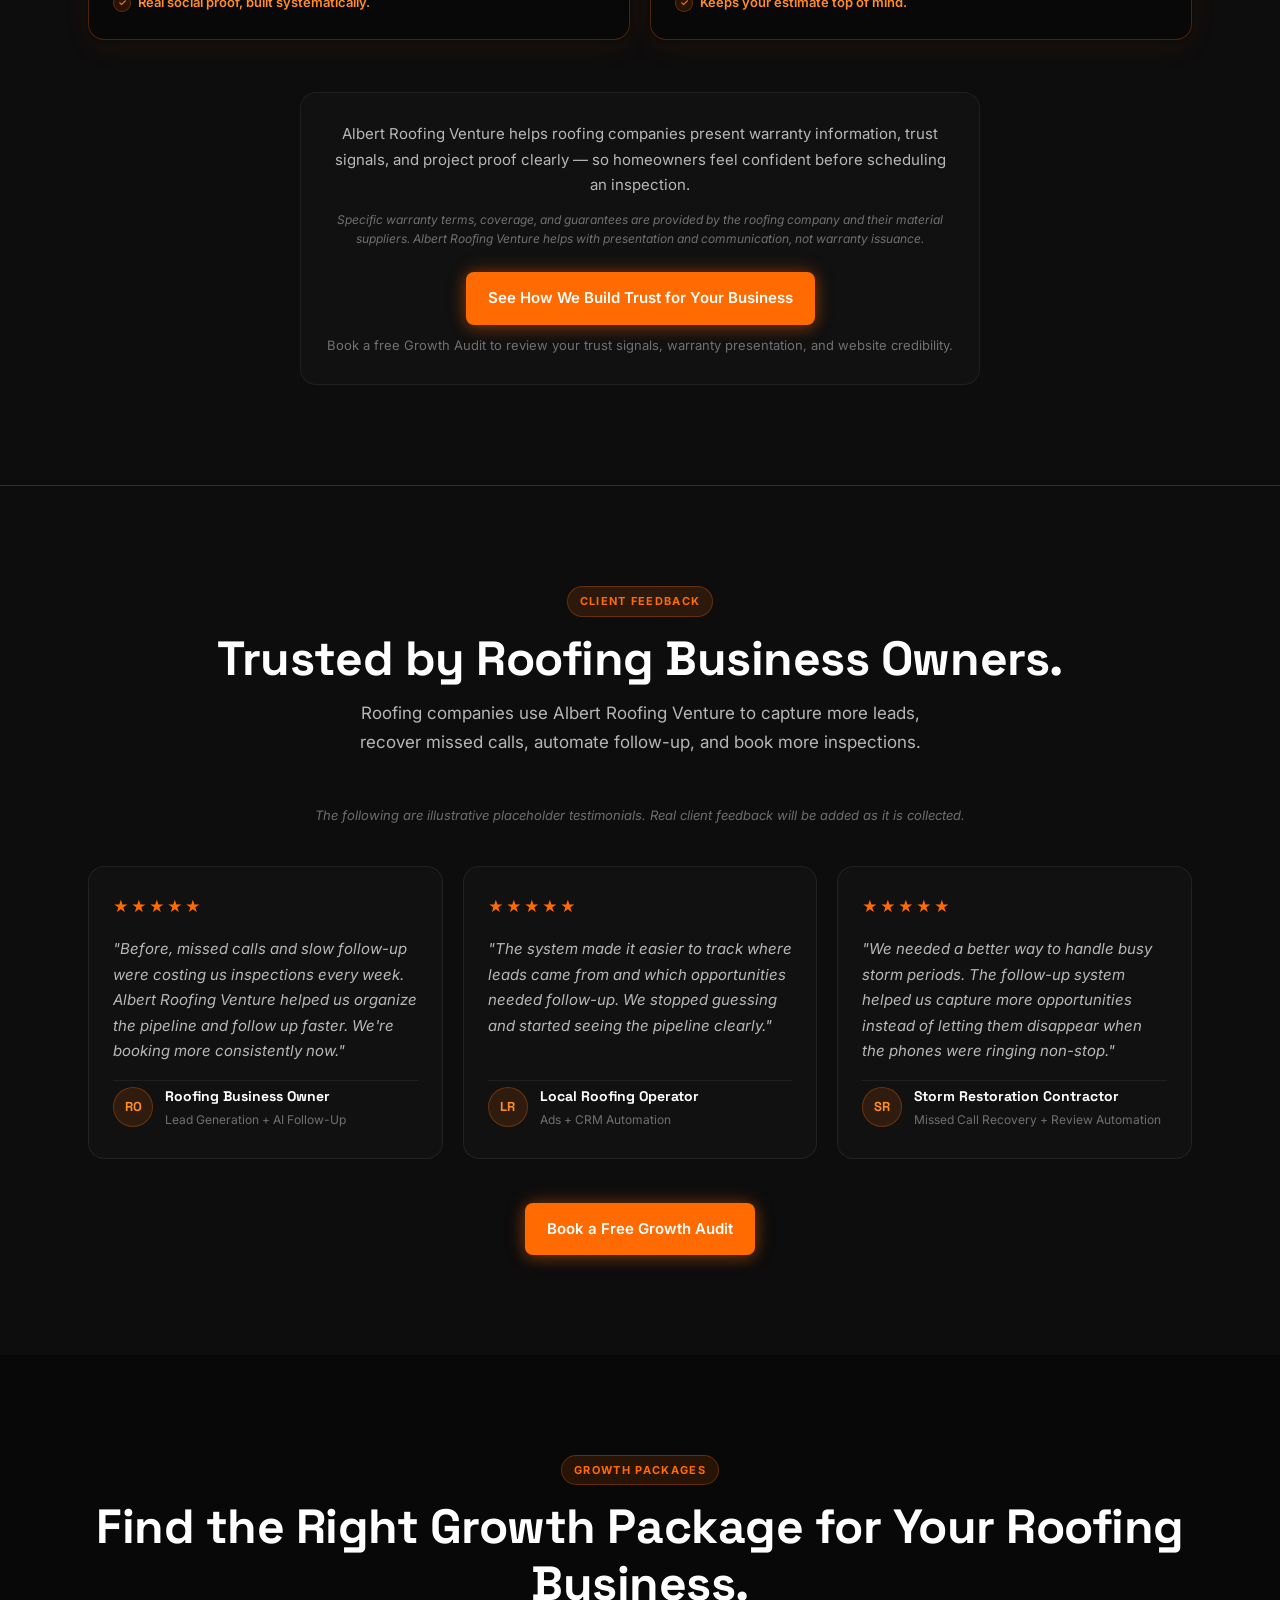
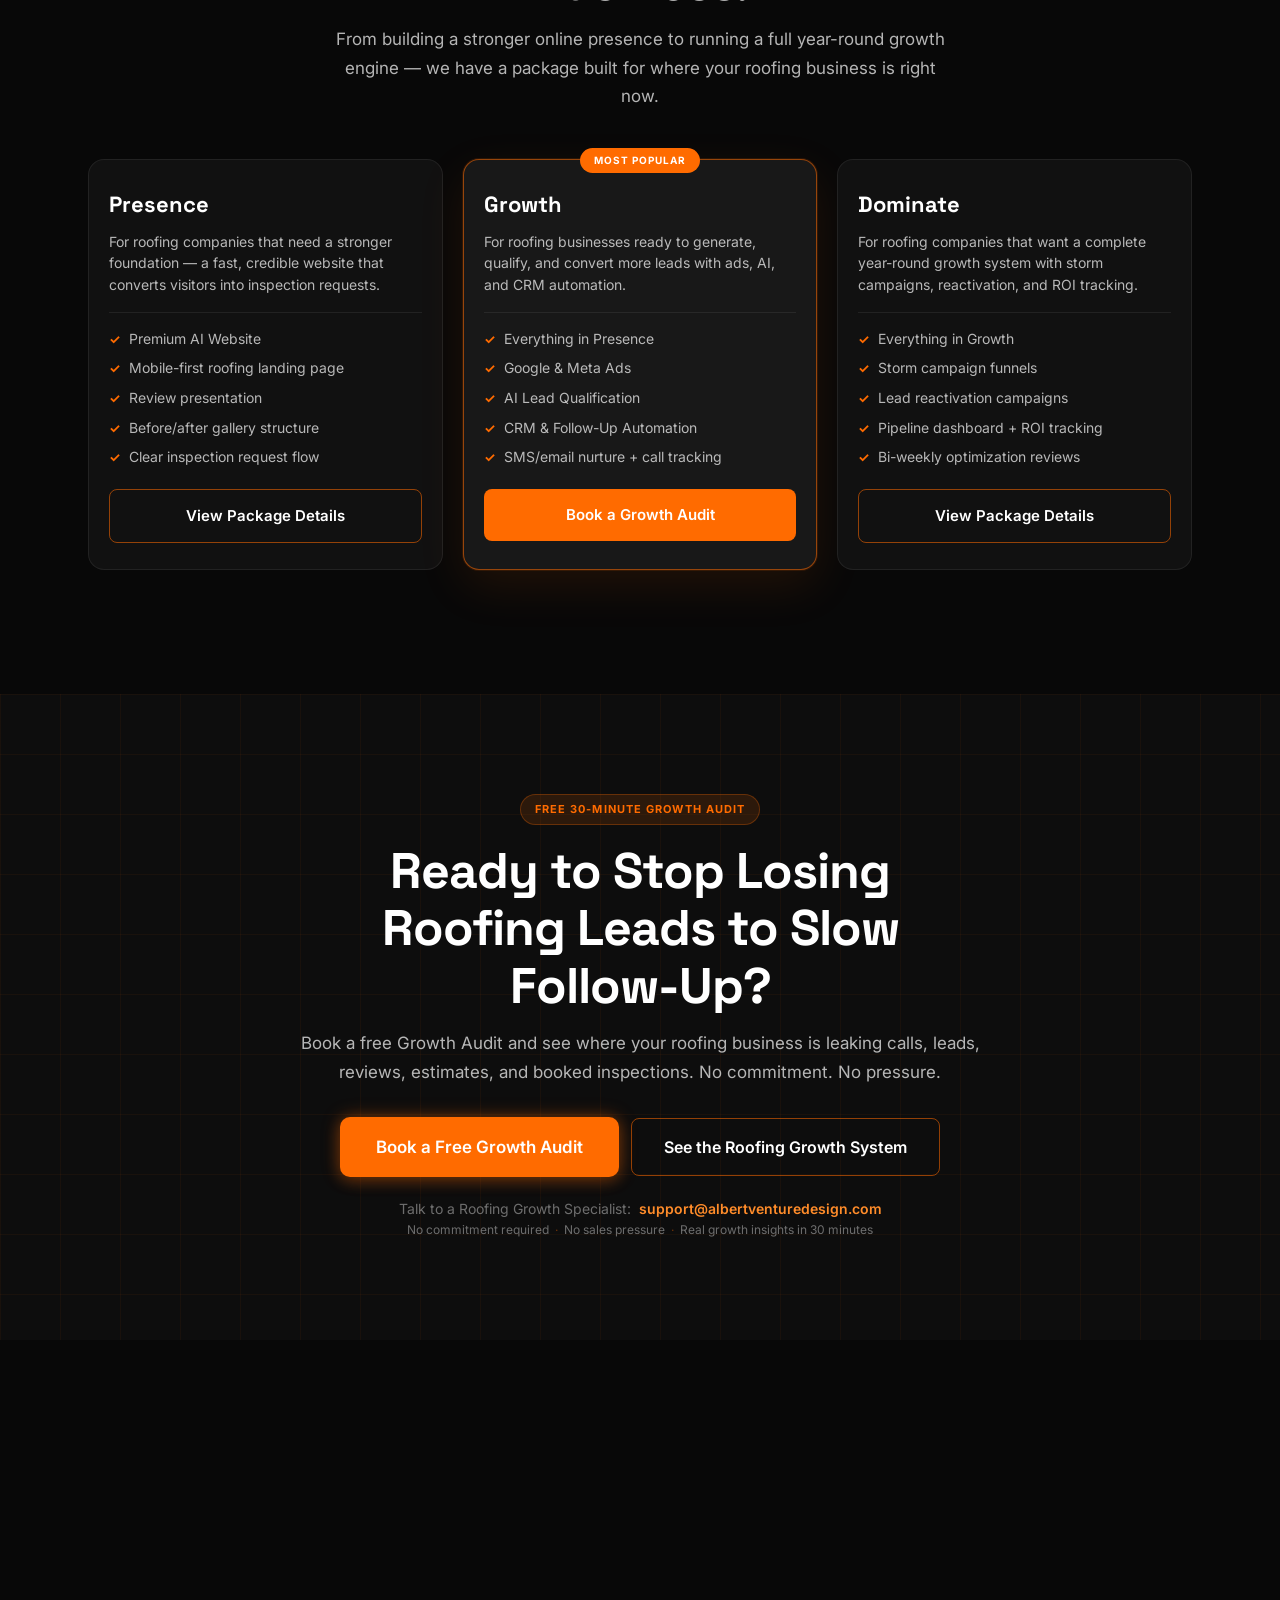
==== commit 407ff73e: "Major homepage update: hero, 4 new sections, warranty rewrite, testimonials - Hero: updated headline" ====
--- a/index.html
+++ b/index.html
@@ -49,14 +49,18 @@
           AI Growth Infrastructure for Roofing Companies
         </div>
         <h1 class="hero-headline">
-          Every Missed Roofing Call Is a Job You May Never Win.
+          Get More Roofing Leads. Recover Missed Calls. Book More Inspections.
         </h1>
         <p class="hero-sub">
-          Albert Roofing Venture helps roofing companies respond faster, build trust before the call, and book more roof inspections with AI websites, Google &amp; Meta ads, AI lead qualification, CRM follow-up automation, reviews, and SMS/email nurture systems.
+          Albert Roofing Venture helps roofing companies capture more leads, respond faster, automate follow-up, improve reviews, and turn more roofing inquiries into booked inspections — with AI voice agents, CRM automation, Google &amp; Meta ads, and review workflows.
         </p>
         <div class="hero-actions">
-          <a href="packages.html#cta" class="btn btn-primary">Book a 30-Minute Growth Audit</a>
-          <a href="mailto:support@albertventuredesign.com" class="btn btn-ghost">Email Us</a>
+          <a href="packages.html#cta" class="btn btn-primary btn-glow">Book a Free Growth Audit</a>
+          <a href="solution.html" class="btn btn-ghost">See the Roofing Growth System</a>
+        </div>
+        <div class="hero-phone">
+          <span class="hero-phone-label">Talk to a Roofing Growth Specialist:</span>
+          <a href="mailto:support@albertventuredesign.com" class="hero-phone-num">support@albertventuredesign.com</a>
         </div>
         <div class="trust-strip">
           <span>AI Websites</span>
@@ -218,6 +222,52 @@
     </div>
   </section>
 
+  <!-- ROOFING PROJECT PROOF ========================================= -->
+  <section class="section proof-section" id="project-proof">
+    <div class="container">
+      <div class="section-header">
+        <div class="section-label">Roofing Project Proof</div>
+        <h2 class="section-title">Turn Roofing Projects Into Lead-Generating Proof.</h2>
+        <p class="section-sub">Most roofing companies complete good work but don't turn that work into website proof, ad creative, review content, and follow-up assets. Albert Roofing Venture helps package before/after photos, completed roof images, warranty details, and customer trust signals into a system that helps book more inspections.</p>
+      </div>
+      <div class="proof-grid">
+        <div class="proof-card">
+          <div class="proof-icon">🔄</div>
+          <h3 class="proof-title">Before / After Transformations</h3>
+          <p class="proof-desc">Turn completed roofing projects into before/after visual proof that builds homeowner trust and supports ad creative, landing pages, and review campaigns.</p>
+        </div>
+        <div class="proof-card">
+          <div class="proof-icon">🏠</div>
+          <h3 class="proof-title">Completed Roof Showcase</h3>
+          <p class="proof-desc">A strong roof photo is more than a portfolio image — it is website proof, ad visual, and closing support that helps homeowners say yes before the inspection call.</p>
+        </div>
+        <div class="proof-card">
+          <div class="proof-icon">🛡️</div>
+          <h3 class="proof-title">Warranty Trust Blocks</h3>
+          <p class="proof-desc">Present workmanship warranty, manufacturer warranty, and insurance information clearly on website pages and follow-up materials — so homeowners feel confident before booking.</p>
+        </div>
+        <div class="proof-card">
+          <div class="proof-icon">⭐</div>
+          <h3 class="proof-title">Review Request Campaigns</h3>
+          <p class="proof-desc">Automated review requests sent after project completion — turning satisfied customers into Google reviews that help future homeowners choose your business.</p>
+        </div>
+        <div class="proof-card">
+          <div class="proof-icon">📨</div>
+          <h3 class="proof-title">Estimate Follow-Up</h3>
+          <p class="proof-desc">Automated follow-up sequences keep your estimate top of mind — reactivating dormant leads and past customers who may be ready to move forward now.</p>
+        </div>
+        <div class="proof-card">
+          <div class="proof-icon">⛈️</div>
+          <h3 class="proof-title">Storm Damage Ad Creative</h3>
+          <p class="proof-desc">Storm season moves fast. High-converting ad creative built from real roof damage photos and storm response messaging — ready to deploy before competitors.</p>
+        </div>
+      </div>
+      <div style="text-align:center;margin-top:44px;">
+        <a href="packages.html#cta" class="btn btn-primary btn-glow">Get More Roofing Leads</a>
+      </div>
+    </div>
+  </section>
+
   <!-- BEFORE / AFTER SLIDER ========================================= -->
   <section class="section ba-section" id="before-after">
     <div class="container">
@@ -265,6 +315,127 @@
           <span class="ba-badge">✓ CRM Follow-Up</span>
           <span class="ba-badge">✓ Review Automation</span>
           <span class="ba-badge">✓ Pipeline Tracking</span>
+        </div>
+      </div>
+    </div>
+  </section>
+
+  <!-- ROOFING BEFORE / AFTER SLIDER ================================ -->
+  <section class="section roof-ba-section" id="roof-before-after">
+    <div class="container">
+      <div class="section-header">
+        <div class="section-label">Before &amp; After Roofing Proof</div>
+        <h2 class="section-title">Before-and-After Roofing Proof That Helps Book More Inspections.</h2>
+        <p class="section-sub">Homeowners trust what they can see. Albert Roofing Venture helps roofing companies turn completed projects into trust-building sales assets that support lead generation, ads, review campaigns, and booked inspections.</p>
+      </div>
+      <!--
+        IMAGES REQUIRED — save these two files in the same folder as index.html:
+          roof-before.jpg  —  photo of a damaged or worn roof (before state)
+          roof-after.jpg   —  photo of a newly completed roof (after state)
+        Gradient placeholders show until real photos are added.
+      -->
+      <div class="ba-wrap">
+        <div class="ba-container roof-ba-container" id="rbaContainer">
+          <div class="rba-before">
+            <img src="roof-before.jpg" alt="Before: damaged roof with worn shingles, storm damage, stains, and low curb appeal" onerror="this.style.display='none'">
+            <div class="rba-note rba-note-left">
+              <div class="rba-note-head">Before</div>
+              <div class="rba-note-item">Weak visual trust</div>
+              <div class="rba-note-item">Unclear project proof</div>
+              <div class="rba-note-item">Harder to convert leads</div>
+            </div>
+          </div>
+          <div class="rba-after" id="rbaAfter">
+            <img src="roof-after.jpg" alt="After: clean new roof installation with premium shingles, strong curb appeal, completed project" onerror="this.style.display='none'">
+            <div class="rba-note rba-note-right">
+              <div class="rba-note-head">After</div>
+              <div class="rba-note-item">Stronger credibility</div>
+              <div class="rba-note-item">Better ad creative</div>
+              <div class="rba-note-item">More inspection requests</div>
+            </div>
+          </div>
+          <div class="ba-label ba-label-left">Before</div>
+          <div class="ba-label ba-label-right">After</div>
+          <div class="ba-handle" id="rbaHandle">
+            <div class="ba-handle-line"></div>
+            <div class="ba-handle-btn">
+              <svg width="22" height="22" viewBox="0 0 22 22" fill="none" aria-hidden="true">
+                <path d="M8 5L2 11L8 17" stroke="white" stroke-width="2.2" stroke-linecap="round" stroke-linejoin="round"/>
+                <path d="M14 5L20 11L14 17" stroke="white" stroke-width="2.2" stroke-linecap="round" stroke-linejoin="round"/>
+              </svg>
+            </div>
+            <div class="ba-handle-line"></div>
+          </div>
+          <input type="range" class="ba-range" id="rbaRange" min="0" max="100" value="50"
+            aria-label="Slide left to see damaged roof, right to see completed roof transformation">
+        </div>
+        <p class="ba-supporting">Before/after photos turn completed jobs into trust-building proof — usable across your website, Google &amp; Meta ads, review campaigns, and estimate follow-up materials.</p>
+        <div class="ba-cta-wrap">
+          <a href="packages.html#cta" class="btn btn-primary btn-glow">See How We Build Your Proof System</a>
+          <p class="ba-micro">We help roofing businesses turn completed projects into website assets, ad visuals, and follow-up proof.</p>
+        </div>
+        <div class="ba-badges">
+          <span class="ba-badge">✓ Website Visual Proof</span>
+          <span class="ba-badge">✓ Ad Creative Assets</span>
+          <span class="ba-badge">✓ Review Campaign Support</span>
+          <span class="ba-badge">✓ Estimate Follow-Up Proof</span>
+        </div>
+      </div>
+    </div>
+  </section>
+
+  <!-- COMPLETED PROJECT SHOWCASE ================================== -->
+  <section class="section showcase-section" id="completed-projects">
+    <div class="container">
+      <div class="section-header">
+        <div class="section-label">Completed Project Showcase</div>
+        <h2 class="section-title">Completed Roofing Work Builds Trust Before the Call.</h2>
+        <p class="section-sub">A completed roof photo is more than a portfolio image. It is proof that helps homeowners trust the company before scheduling an inspection. Albert Roofing Venture helps roofing businesses turn completed projects into website assets, ad creatives, review content, and follow-up proof.</p>
+      </div>
+      <!--
+        OPTIONAL IMAGES — add these to the project root folder:
+          project-1.jpg, project-2.jpg, project-3.jpg
+        Icon placeholders show until photos are added.
+      -->
+      <div class="showcase-grid">
+        <div class="showcase-card">
+          <div class="showcase-img-wrap">
+            <img src="project-1.jpg" alt="Completed Roof Replacement" class="showcase-img" loading="lazy" onerror="this.style.display='none'">
+            <div class="showcase-placeholder">🏠</div>
+            <div class="showcase-type-tag">Roof Replacement</div>
+          </div>
+          <div class="showcase-body">
+            <h3 class="showcase-title">Roof Replacement Completed</h3>
+            <p class="showcase-desc">Full shingle replacement with upgraded materials, clean install, and a strong curb appeal result that helps homeowners see quality before they book.</p>
+            <div class="showcase-trust">✓ Helps homeowners see quality before booking</div>
+            <a href="packages.html#cta" class="btn btn-ghost showcase-btn">Use This Style to Win More Leads</a>
+          </div>
+        </div>
+        <div class="showcase-card">
+          <div class="showcase-img-wrap">
+            <img src="project-2.jpg" alt="Storm Damage Restoration" class="showcase-img" loading="lazy" onerror="this.style.display='none'">
+            <div class="showcase-placeholder">⛈️</div>
+            <div class="showcase-type-tag">Storm Restoration</div>
+          </div>
+          <div class="showcase-body">
+            <h3 class="showcase-title">Storm Damage Restoration</h3>
+            <p class="showcase-desc">Storm damage response with insurance claim documentation, fast project turnaround, and before/after proof that builds trust during urgent inquiries.</p>
+            <div class="showcase-trust">✓ Strong proof for storm season ad campaigns</div>
+            <a href="packages.html#cta" class="btn btn-ghost showcase-btn">Use This Style to Win More Leads</a>
+          </div>
+        </div>
+        <div class="showcase-card">
+          <div class="showcase-img-wrap">
+            <img src="project-3.jpg" alt="Premium Shingle Upgrade" class="showcase-img" loading="lazy" onerror="this.style.display='none'">
+            <div class="showcase-placeholder">✨</div>
+            <div class="showcase-type-tag">Premium Upgrade</div>
+          </div>
+          <div class="showcase-body">
+            <h3 class="showcase-title">Premium Shingle Upgrade</h3>
+            <p class="showcase-desc">High-end shingle replacement with premium materials and a finished look that supports higher-value job conversions and review content.</p>
+            <div class="showcase-trust">✓ Supports higher-value job conversions</div>
+            <a href="packages.html#cta" class="btn btn-ghost showcase-btn">Use This Style to Win More Leads</a>
+          </div>
         </div>
       </div>
     </div>
@@ -369,43 +540,111 @@
     </div>
   </section>
 
-  <!-- WARRANTY HIGHLIGHTS =========================================== -->
+  <!-- WARRANTY & TRUST SIGNALS ===================================== -->
   <section class="section warranty-section" id="warranty-protection">
     <div class="container">
       <div class="section-header">
-        <div class="section-label">Warranty Protection</div>
-        <h2 class="section-title">A Roof Should Protect Your Home — and Your Peace of Mind.</h2>
-        <p class="section-sub">Homeowners want more than shingles. They want confidence that the job is done right, the materials are protected, and their investment is backed.</p>
-      </div>
-
-      <div class="warranty-grid">
+        <div class="section-label">Warranty &amp; Trust Signals</div>
+        <h2 class="section-title">Make Your Warranty and Trust Signals Easy to Understand.</h2>
+        <p class="section-sub">Roofing customers care about protection, reliability, and long-term confidence. Albert Roofing Venture helps roofing companies present workmanship warranties, manufacturer warranties, insurance information, service guarantees, and trust signals clearly on the website and follow-up materials.</p>
+      </div>
+
+      <div class="warranty-grid warranty-grid-6">
         <div class="warranty-card">
           <div class="warranty-icon-wrap">🛡️</div>
-          <h3 class="warranty-title">Workmanship Warranty</h3>
-          <p class="warranty-desc">Your roof installation should be handled with care, precision, and accountability. Workmanship warranty coverage helps protect you against installation-related issues.</p>
-          <div class="warranty-line">Built for confidence after installation.</div>
+          <h3 class="warranty-title">Workmanship Warranty Presentation</h3>
+          <p class="warranty-desc">Help homeowners understand your workmanship coverage before the project begins — clearly explained on your website and estimate follow-up materials.</p>
+          <div class="warranty-line">Builds confidence in installation quality.</div>
         </div>
         <div class="warranty-card">
           <div class="warranty-icon-wrap">📋</div>
-          <h3 class="warranty-title">Manufacturer Warranty</h3>
-          <p class="warranty-desc">Many roofing materials come with manufacturer-backed coverage options. We help homeowners understand what their material warranty includes before the project begins.</p>
-          <div class="warranty-line">Know what your materials are backed by.</div>
+          <h3 class="warranty-title">Manufacturer Warranty Clarity</h3>
+          <p class="warranty-desc">Make manufacturer material coverage easy to understand so homeowners feel protected and confident in the materials used on their roof.</p>
+          <div class="warranty-line">Clearly communicated before the job starts.</div>
         </div>
         <div class="warranty-card">
-          <div class="warranty-icon-wrap">💧</div>
-          <h3 class="warranty-title">Leak Protection</h3>
-          <p class="warranty-desc">A properly installed roof should help protect your home from water intrusion, ceiling damage, mold risk, and expensive future repairs.</p>
-          <div class="warranty-line">Protection where homeowners need it most.</div>
+          <div class="warranty-icon-wrap">✅</div>
+          <h3 class="warranty-title">Licensed &amp; Insured Trust Block</h3>
+          <p class="warranty-desc">Show licensing, insurance, and compliance credentials clearly on your website — so homeowners feel safe before scheduling an inspection or signing an estimate.</p>
+          <div class="warranty-line">Trust signals that convert more inquiries.</div>
+        </div>
+        <div class="warranty-card">
+          <div class="warranty-icon-wrap">⛈️</div>
+          <h3 class="warranty-title">Storm &amp; Insurance Claim Messaging</h3>
+          <p class="warranty-desc">Help homeowners understand the storm damage claims process — reducing friction, increasing confidence, and making it easier for them to move forward quickly.</p>
+          <div class="warranty-line">Faster decisions during storm season.</div>
+        </div>
+        <div class="warranty-card">
+          <div class="warranty-icon-wrap">⭐</div>
+          <h3 class="warranty-title">Review &amp; Reputation Proof</h3>
+          <p class="warranty-desc">Automated review requests and reputation management workflows that turn completed jobs into Google reviews — the trust signal homeowners check first.</p>
+          <div class="warranty-line">Real social proof, built systematically.</div>
+        </div>
+        <div class="warranty-card">
+          <div class="warranty-icon-wrap">📧</div>
+          <h3 class="warranty-title">Follow-Up After Estimate</h3>
+          <p class="warranty-desc">Automated follow-up sequences that reinforce your warranty, credentials, and completed project proof — turning pending estimates into booked inspections.</p>
+          <div class="warranty-line">Keeps your estimate top of mind.</div>
         </div>
       </div>
 
       <div class="warranty-footer">
-        <p class="warranty-statement">Before any project begins, warranty details should be reviewed clearly so you know what is covered, what is not covered, and how to protect your investment.</p>
-        <p class="warranty-disclaimer">Warranty terms vary by material, manufacturer, project scope, and installer agreement. Confirm exact warranty coverage during your roof inspection or proposal review.</p>
+        <p class="warranty-statement">Albert Roofing Venture helps roofing companies present warranty information, trust signals, and project proof clearly — so homeowners feel confident before scheduling an inspection.</p>
+        <p class="warranty-disclaimer">Specific warranty terms, coverage, and guarantees are provided by the roofing company and their material suppliers. Albert Roofing Venture helps with presentation and communication, not warranty issuance.</p>
         <div class="warranty-cta">
-          <a href="packages.html#cta" class="btn btn-primary">Ask About Warranty Options</a>
-          <p class="warranty-micro">We will walk you through the available protection options before you commit.</p>
-        </div>
+          <a href="packages.html#cta" class="btn btn-primary btn-glow">See How We Build Trust for Your Business</a>
+          <p class="warranty-micro">Book a free Growth Audit to review your trust signals, warranty presentation, and website credibility.</p>
+        </div>
+      </div>
+    </div>
+  </section>
+
+  <!-- TESTIMONIALS ================================================= -->
+  <section class="section testimonials-section" id="testimonials">
+    <div class="container">
+      <div class="section-header">
+        <div class="section-label">Client Feedback</div>
+        <h2 class="section-title">Trusted by Roofing Business Owners.</h2>
+        <p class="section-sub">Roofing companies use Albert Roofing Venture to capture more leads, recover missed calls, automate follow-up, and book more inspections.</p>
+      </div>
+      <p class="testimonials-note">The following are illustrative placeholder testimonials. Real client feedback will be added as it is collected.</p>
+      <div class="testimonials-grid">
+        <div class="testimonial-card">
+          <div class="testimonial-stars">★★★★★</div>
+          <p class="testimonial-quote">"Before, missed calls and slow follow-up were costing us inspections every week. Albert Roofing Venture helped us organize the pipeline and follow up faster. We're booking more consistently now."</p>
+          <div class="testimonial-author">
+            <div class="testimonial-avatar">RO</div>
+            <div>
+              <div class="testimonial-name">Roofing Business Owner</div>
+              <div class="testimonial-service">Lead Generation + AI Follow-Up</div>
+            </div>
+          </div>
+        </div>
+        <div class="testimonial-card">
+          <div class="testimonial-stars">★★★★★</div>
+          <p class="testimonial-quote">"The system made it easier to track where leads came from and which opportunities needed follow-up. We stopped guessing and started seeing the pipeline clearly."</p>
+          <div class="testimonial-author">
+            <div class="testimonial-avatar">LR</div>
+            <div>
+              <div class="testimonial-name">Local Roofing Operator</div>
+              <div class="testimonial-service">Ads + CRM Automation</div>
+            </div>
+          </div>
+        </div>
+        <div class="testimonial-card">
+          <div class="testimonial-stars">★★★★★</div>
+          <p class="testimonial-quote">"We needed a better way to handle busy storm periods. The follow-up system helped us capture more opportunities instead of letting them disappear when the phones were ringing non-stop."</p>
+          <div class="testimonial-author">
+            <div class="testimonial-avatar">SR</div>
+            <div>
+              <div class="testimonial-name">Storm Restoration Contractor</div>
+              <div class="testimonial-service">Missed Call Recovery + Review Automation</div>
+            </div>
+          </div>
+        </div>
+      </div>
+      <div style="text-align:center;margin-top:44px;">
+        <a href="packages.html#cta" class="btn btn-primary btn-glow">Book a Free Growth Audit</a>
       </div>
     </div>
   </section>
@@ -468,12 +707,16 @@
     <div class="cta-bg-grid"></div>
     <div class="container">
       <div class="cta-inner">
-        <div class="cta-badge">Free 30-Minute Session</div>
-        <h2 class="cta-headline">Ready to Stop Losing Roofing Jobs to Slow Follow-Up?</h2>
-        <p class="cta-sub">Book a 30-minute Growth Audit and see exactly where your roofing website, ads, reviews, follow-up, and pipeline may be leaking booked inspections.</p>
+        <div class="cta-badge">Free 30-Minute Growth Audit</div>
+        <h2 class="cta-headline">Ready to Stop Losing Roofing Leads to Slow Follow-Up?</h2>
+        <p class="cta-sub">Book a free Growth Audit and see where your roofing business is leaking calls, leads, reviews, estimates, and booked inspections. No commitment. No pressure.</p>
         <div class="cta-actions">
-          <a href="mailto:support@albertventuredesign.com?subject=30-Minute Growth Audit Request" class="btn btn-primary btn-xl">Book a 30-Minute Growth Audit</a>
-          <a href="mailto:support@albertventuredesign.com" class="cta-email">support@albertventuredesign.com</a>
+          <a href="mailto:support@albertventuredesign.com?subject=Free Growth Audit Request" class="btn btn-primary btn-xl btn-glow">Book a Free Growth Audit</a>
+          <a href="solution.html" class="btn btn-ghost btn-xl-ghost">See the Roofing Growth System</a>
+        </div>
+        <div class="cta-phone">
+          <span class="cta-phone-label">Talk to a Roofing Growth Specialist:</span>
+          <a href="mailto:support@albertventuredesign.com" class="cta-phone-num">support@albertventuredesign.com</a>
         </div>
         <div class="cta-trust">
           <span>No commitment required</span>
--- a/styles.css
+++ b/styles.css
@@ -1247,7 +1247,7 @@
   border-radius: var(--r-lg);
   aspect-ratio: 4 / 3;
   box-shadow: 0 24px 64px rgba(0,0,0,0.65);
-  border: 1px solid rgba(255,255,255,0.09);
+  border: none;
   cursor: ew-resize;
   user-select: none;
   -webkit-user-select: none;
@@ -1748,9 +1748,362 @@
 
 @media (min-width: 1024px) {
   .warranty-grid { grid-template-columns: repeat(3, 1fr); }
+  .warranty-grid-6 { grid-template-columns: repeat(3, 1fr); }
   .warranty-card:hover {
     transform: translateY(-5px);
     border-color: var(--orange-strong);
     box-shadow: 0 20px 48px rgba(255,107,0,0.12), 0 4px 12px rgba(0,0,0,0.5);
   }
 }
+
+/* ── Button glow & size variants ───────────────────────────────────── */
+.btn-glow {
+  box-shadow: 0 0 18px rgba(255,107,0,0.35), 0 4px 16px rgba(255,107,0,0.20);
+}
+.btn-glow:hover {
+  box-shadow: 0 0 28px rgba(255,107,0,0.55), 0 6px 24px rgba(255,107,0,0.30);
+}
+.btn-xl {
+  padding: 16px 36px;
+  font-size: 17px;
+}
+.btn-xl-ghost {
+  padding: 15px 32px;
+  font-size: 16px;
+}
+
+/* ── Hero phone line ────────────────────────────────────────────────── */
+.hero-phone {
+  display: flex;
+  align-items: center;
+  flex-wrap: wrap;
+  gap: 8px;
+  margin-top: 18px;
+  font-size: 13px;
+}
+.hero-phone-label { color: var(--w40); }
+.hero-phone-num {
+  color: var(--orange-lt);
+  font-weight: 600;
+  letter-spacing: 0.01em;
+}
+.hero-phone-num:hover { color: var(--orange); text-decoration: underline; }
+
+/* ── Roofing Project Proof Section ─────────────────────────────────── */
+.proof-section { background: var(--black-2); }
+
+.proof-grid {
+  display: grid;
+  grid-template-columns: 1fr;
+  gap: 20px;
+}
+
+.proof-card {
+  background: var(--black-3);
+  border: 1px solid rgba(255,255,255,0.07);
+  border-radius: var(--r-lg);
+  padding: 28px 24px;
+  transition: border-color var(--ease), transform var(--ease);
+}
+.proof-card:hover {
+  border-color: var(--orange-border);
+  transform: translateY(-3px);
+}
+
+.proof-icon {
+  font-size: 28px;
+  margin-bottom: 14px;
+}
+
+.proof-title {
+  font-family: var(--font-h);
+  font-size: 17px;
+  font-weight: 700;
+  margin-bottom: 10px;
+  color: var(--white);
+}
+
+.proof-desc {
+  font-size: 14px;
+  color: var(--w70);
+  line-height: 1.6;
+}
+
+@media (min-width: 480px) {
+  .proof-grid { grid-template-columns: repeat(2, 1fr); }
+}
+@media (min-width: 1024px) {
+  .proof-grid { grid-template-columns: repeat(3, 1fr); }
+}
+
+/* ── Roofing Before/After Slider ────────────────────────────────────── */
+.roof-ba-section { background: var(--black-3); }
+
+.rba-before,
+.rba-after {
+  position: absolute;
+  inset: 0;
+}
+
+.rba-before {
+  background: radial-gradient(ellipse at 35% 40%, #2a1a0a 0%, #180f04 50%, #0c0804 100%);
+}
+.rba-after {
+  clip-path: inset(0 0 0 50%);
+  background: radial-gradient(ellipse at 65% 40%, #0a1a0d 0%, #060e07 50%, #040904 100%);
+}
+
+.rba-before img,
+.rba-after img {
+  position: absolute;
+  inset: 0;
+  width: 100%;
+  height: 100%;
+  object-fit: cover;
+  display: block;
+  pointer-events: none;
+}
+
+.rba-note {
+  position: absolute;
+  bottom: 16px;
+  background: rgba(0,0,0,0.75);
+  backdrop-filter: blur(10px);
+  -webkit-backdrop-filter: blur(10px);
+  border-radius: 10px;
+  padding: 10px 14px;
+  font-size: 12px;
+  pointer-events: none;
+  z-index: 4;
+  max-width: 160px;
+  display: none;
+}
+.rba-note-left  { left: 14px; border: 1px solid rgba(255,80,80,0.3); }
+.rba-note-right { right: 14px; border: 1px solid rgba(34,180,80,0.3); }
+
+.rba-note-head {
+  font-family: var(--font-h);
+  font-weight: 700;
+  font-size: 11px;
+  text-transform: uppercase;
+  letter-spacing: 0.08em;
+  margin-bottom: 6px;
+}
+.rba-note-left  .rba-note-head { color: #ff6060; }
+.rba-note-right .rba-note-head { color: #44dd77; }
+
+.rba-note-item {
+  color: var(--w70);
+  line-height: 1.7;
+  font-size: 11px;
+}
+
+@media (min-width: 640px) {
+  .rba-note { display: block; }
+}
+
+/* ── Completed Project Showcase ─────────────────────────────────────── */
+.showcase-section { background: var(--black); }
+
+.showcase-grid {
+  display: grid;
+  grid-template-columns: 1fr;
+  gap: 24px;
+}
+
+.showcase-card {
+  background: var(--black-3);
+  border: 1px solid rgba(255,255,255,0.07);
+  border-radius: var(--r-lg);
+  overflow: hidden;
+  transition: border-color var(--ease), transform var(--ease);
+}
+.showcase-card:hover {
+  border-color: var(--orange-border);
+  transform: translateY(-4px);
+}
+
+.showcase-img-wrap {
+  position: relative;
+  aspect-ratio: 16 / 9;
+  background: var(--black-4);
+  overflow: hidden;
+  display: flex;
+  align-items: center;
+  justify-content: center;
+}
+
+.showcase-img {
+  position: absolute;
+  inset: 0;
+  width: 100%;
+  height: 100%;
+  object-fit: cover;
+}
+
+.showcase-placeholder {
+  font-size: 48px;
+  opacity: 0.35;
+  user-select: none;
+}
+
+.showcase-type-tag {
+  position: absolute;
+  top: 12px;
+  left: 12px;
+  background: rgba(255,107,0,0.85);
+  color: #fff;
+  font-family: var(--font-h);
+  font-size: 11px;
+  font-weight: 700;
+  letter-spacing: 0.07em;
+  text-transform: uppercase;
+  padding: 4px 10px;
+  border-radius: 6px;
+}
+
+.showcase-body {
+  padding: 24px;
+}
+
+.showcase-title {
+  font-family: var(--font-h);
+  font-size: 18px;
+  font-weight: 700;
+  margin-bottom: 10px;
+  color: var(--white);
+}
+
+.showcase-desc {
+  font-size: 14px;
+  color: var(--w70);
+  line-height: 1.6;
+  margin-bottom: 14px;
+}
+
+.showcase-trust {
+  font-size: 13px;
+  color: var(--orange-lt);
+  font-weight: 600;
+  margin-bottom: 18px;
+}
+
+.showcase-btn {
+  font-size: 13px;
+  padding: 9px 18px;
+}
+
+@media (min-width: 768px) {
+  .showcase-grid { grid-template-columns: repeat(3, 1fr); }
+}
+
+/* ── Warranty 6-card grid ───────────────────────────────────────────── */
+.warranty-grid-6 {
+  grid-template-columns: 1fr;
+}
+@media (min-width: 480px) {
+  .warranty-grid-6 { grid-template-columns: repeat(2, 1fr); }
+}
+
+/* ── Testimonials ───────────────────────────────────────────────────── */
+.testimonials-section { background: var(--black-2); }
+
+.testimonials-note {
+  text-align: center;
+  font-size: 13px;
+  color: var(--w40);
+  margin-bottom: 40px;
+  font-style: italic;
+}
+
+.testimonials-grid {
+  display: grid;
+  grid-template-columns: 1fr;
+  gap: 20px;
+}
+
+.testimonial-card {
+  background: var(--black-3);
+  border: 1px solid rgba(255,255,255,0.07);
+  border-radius: var(--r-lg);
+  padding: 28px 24px;
+  display: flex;
+  flex-direction: column;
+  gap: 16px;
+  transition: border-color var(--ease);
+}
+.testimonial-card:hover {
+  border-color: var(--orange-border);
+}
+
+.testimonial-stars {
+  color: var(--orange);
+  font-size: 15px;
+  letter-spacing: 2px;
+}
+
+.testimonial-quote {
+  font-size: 15px;
+  color: var(--w70);
+  line-height: 1.7;
+  flex: 1;
+  font-style: italic;
+}
+
+.testimonial-author {
+  display: flex;
+  align-items: center;
+  gap: 12px;
+  padding-top: 4px;
+  border-top: 1px solid rgba(255,255,255,0.06);
+}
+
+.testimonial-avatar {
+  width: 40px;
+  height: 40px;
+  border-radius: 50%;
+  background: var(--orange-glow);
+  border: 1px solid var(--orange-border);
+  display: flex;
+  align-items: center;
+  justify-content: center;
+  font-family: var(--font-h);
+  font-weight: 700;
+  font-size: 13px;
+  color: var(--orange-lt);
+  flex-shrink: 0;
+}
+
+.testimonial-name {
+  font-family: var(--font-h);
+  font-size: 14px;
+  font-weight: 700;
+  color: var(--white);
+}
+
+.testimonial-service {
+  font-size: 12px;
+  color: var(--w40);
+  margin-top: 2px;
+}
+
+@media (min-width: 768px) {
+  .testimonials-grid { grid-template-columns: repeat(3, 1fr); }
+}
+
+/* ── Final CTA phone line ───────────────────────────────────────────── */
+.cta-phone {
+  display: flex;
+  align-items: center;
+  flex-wrap: wrap;
+  gap: 8px;
+  justify-content: center;
+  margin-top: 20px;
+  font-size: 14px;
+}
+.cta-phone-label { color: var(--w40); }
+.cta-phone-num {
+  color: var(--orange-lt);
+  font-weight: 600;
+}
+.cta-phone-num:hover { color: var(--orange); text-decoration: underline; }
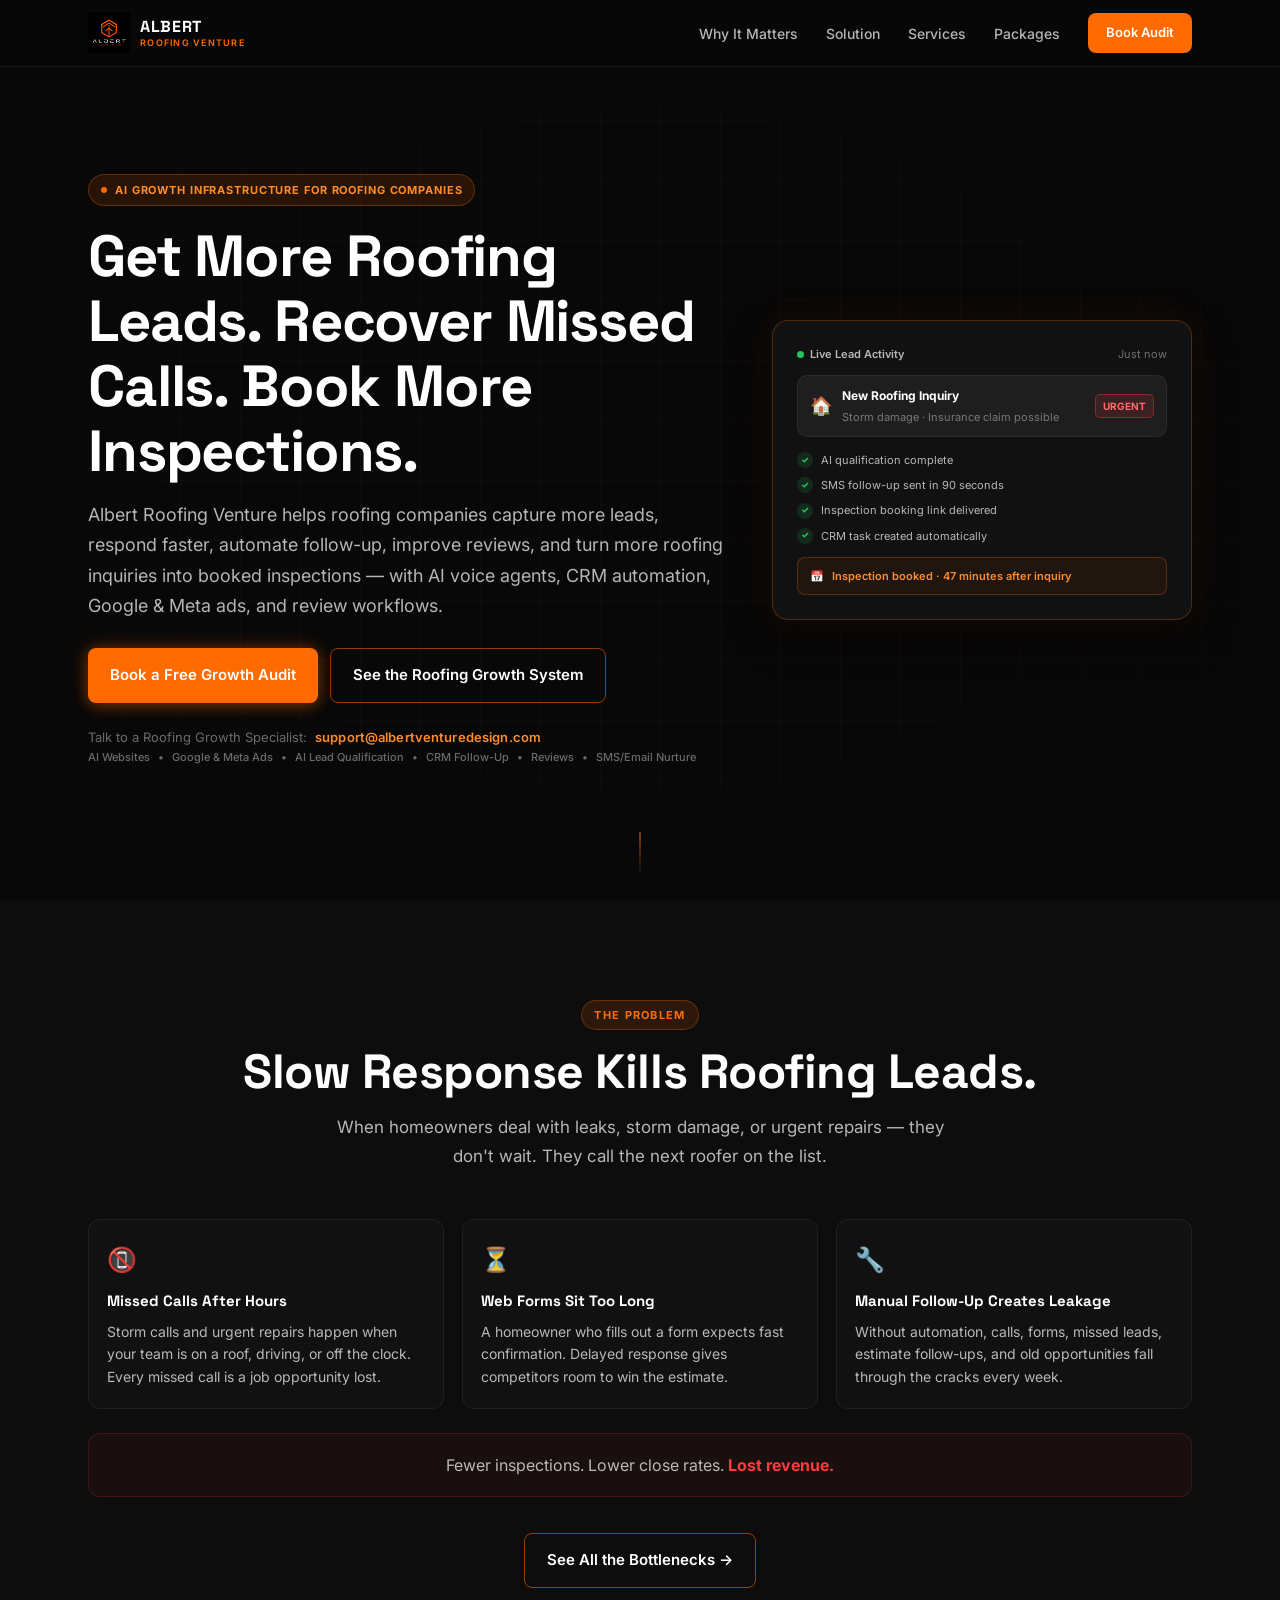
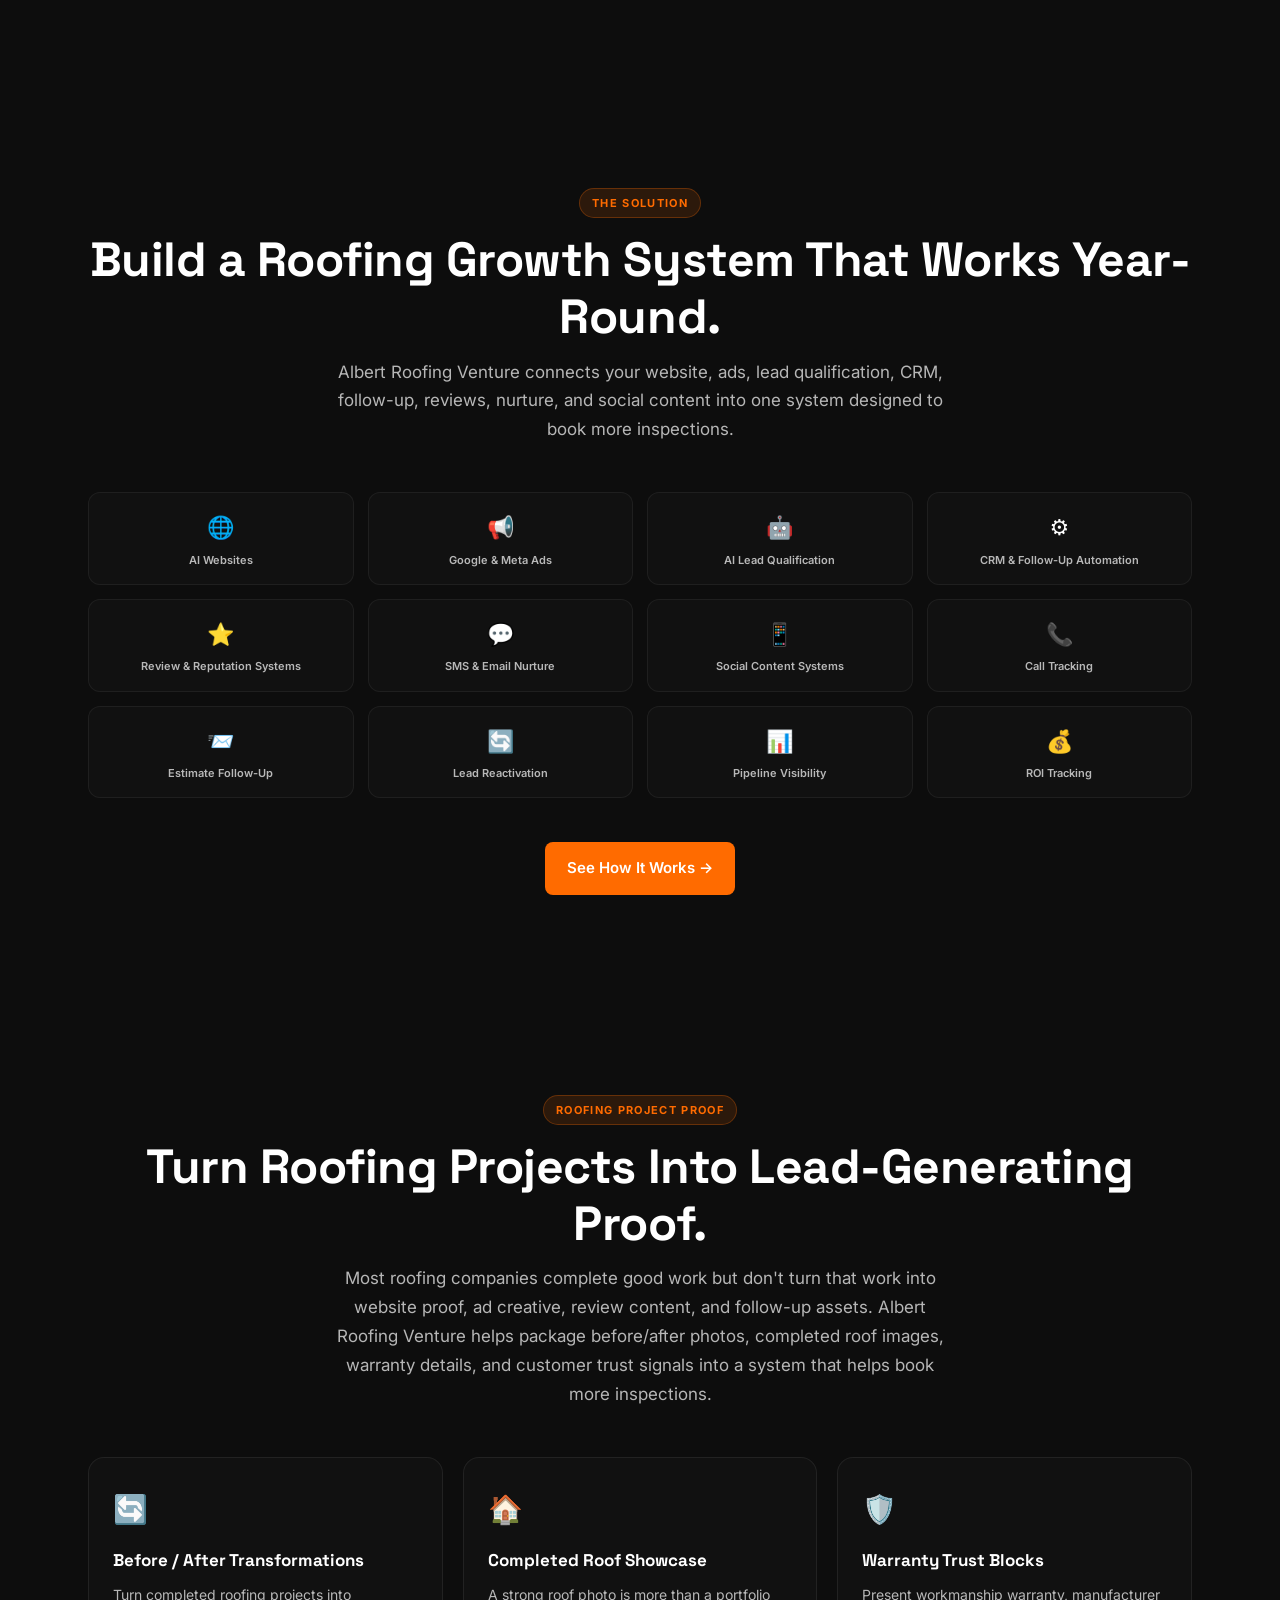
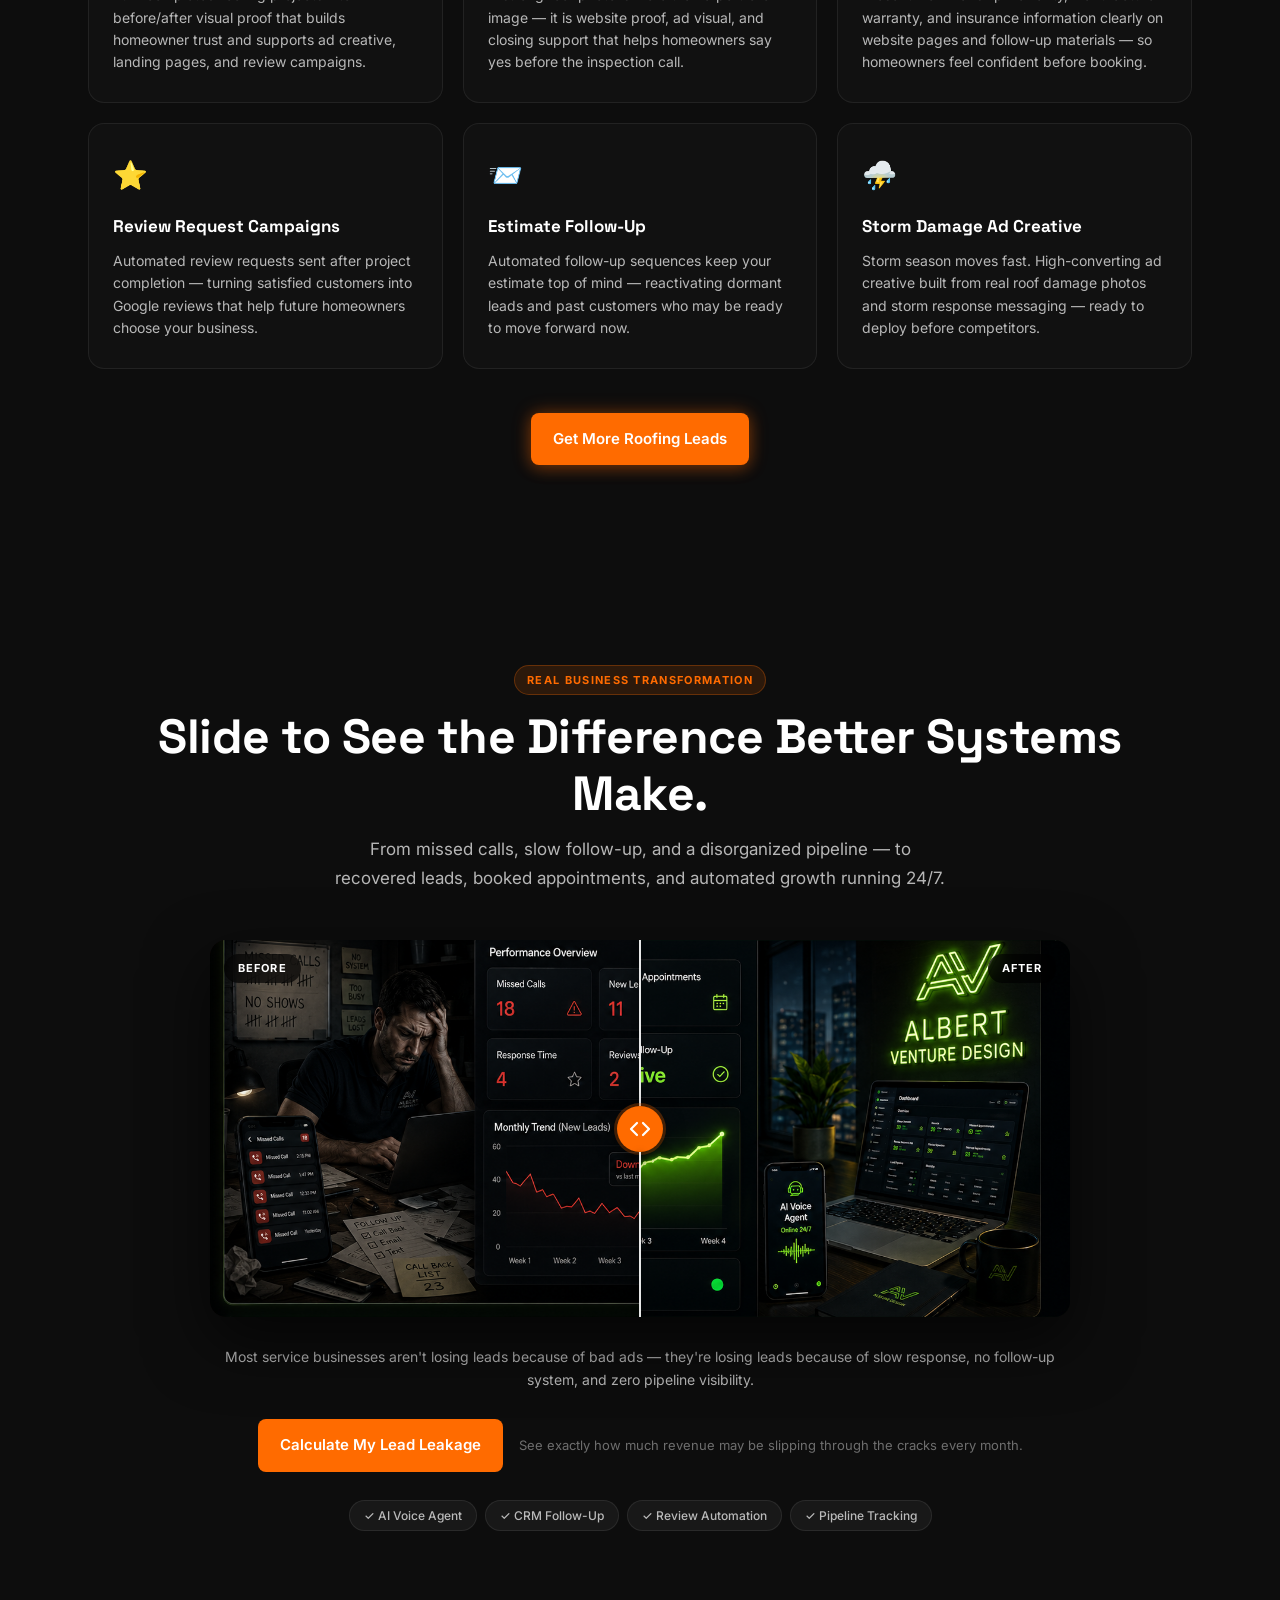
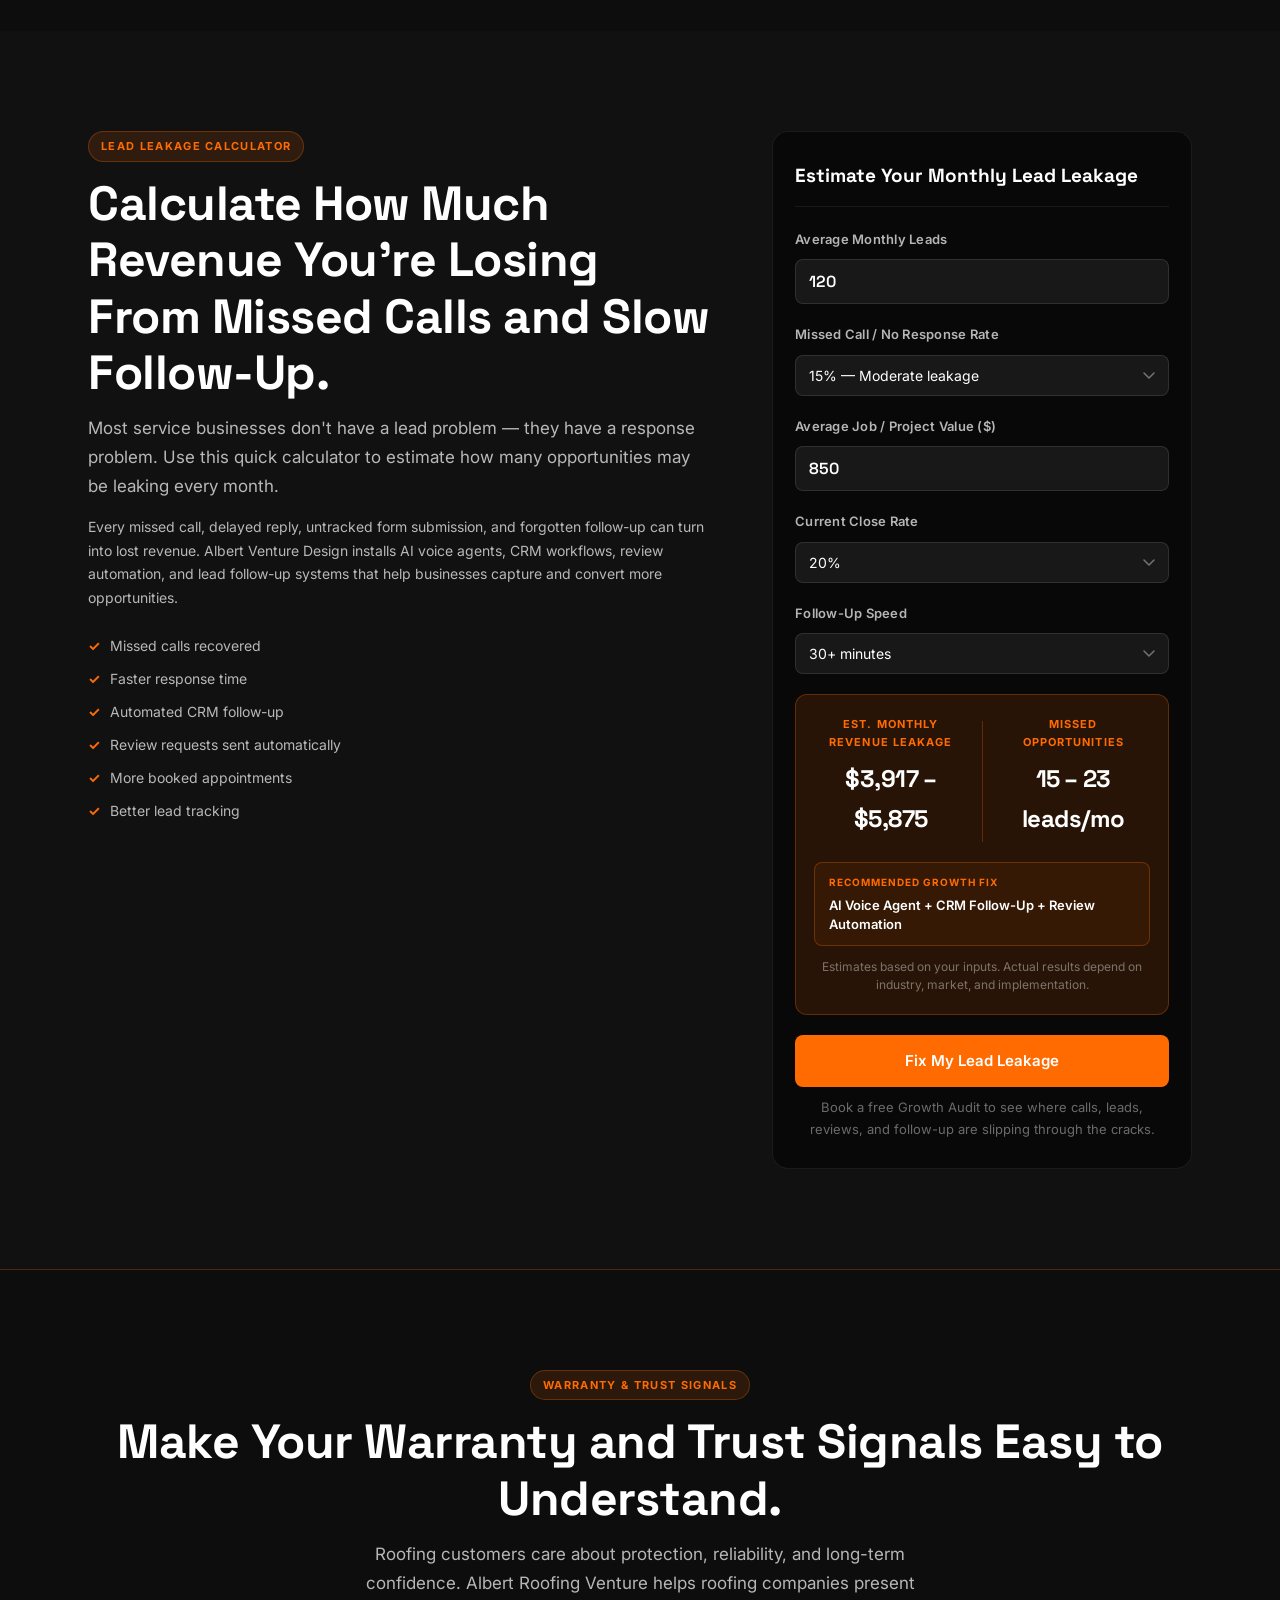
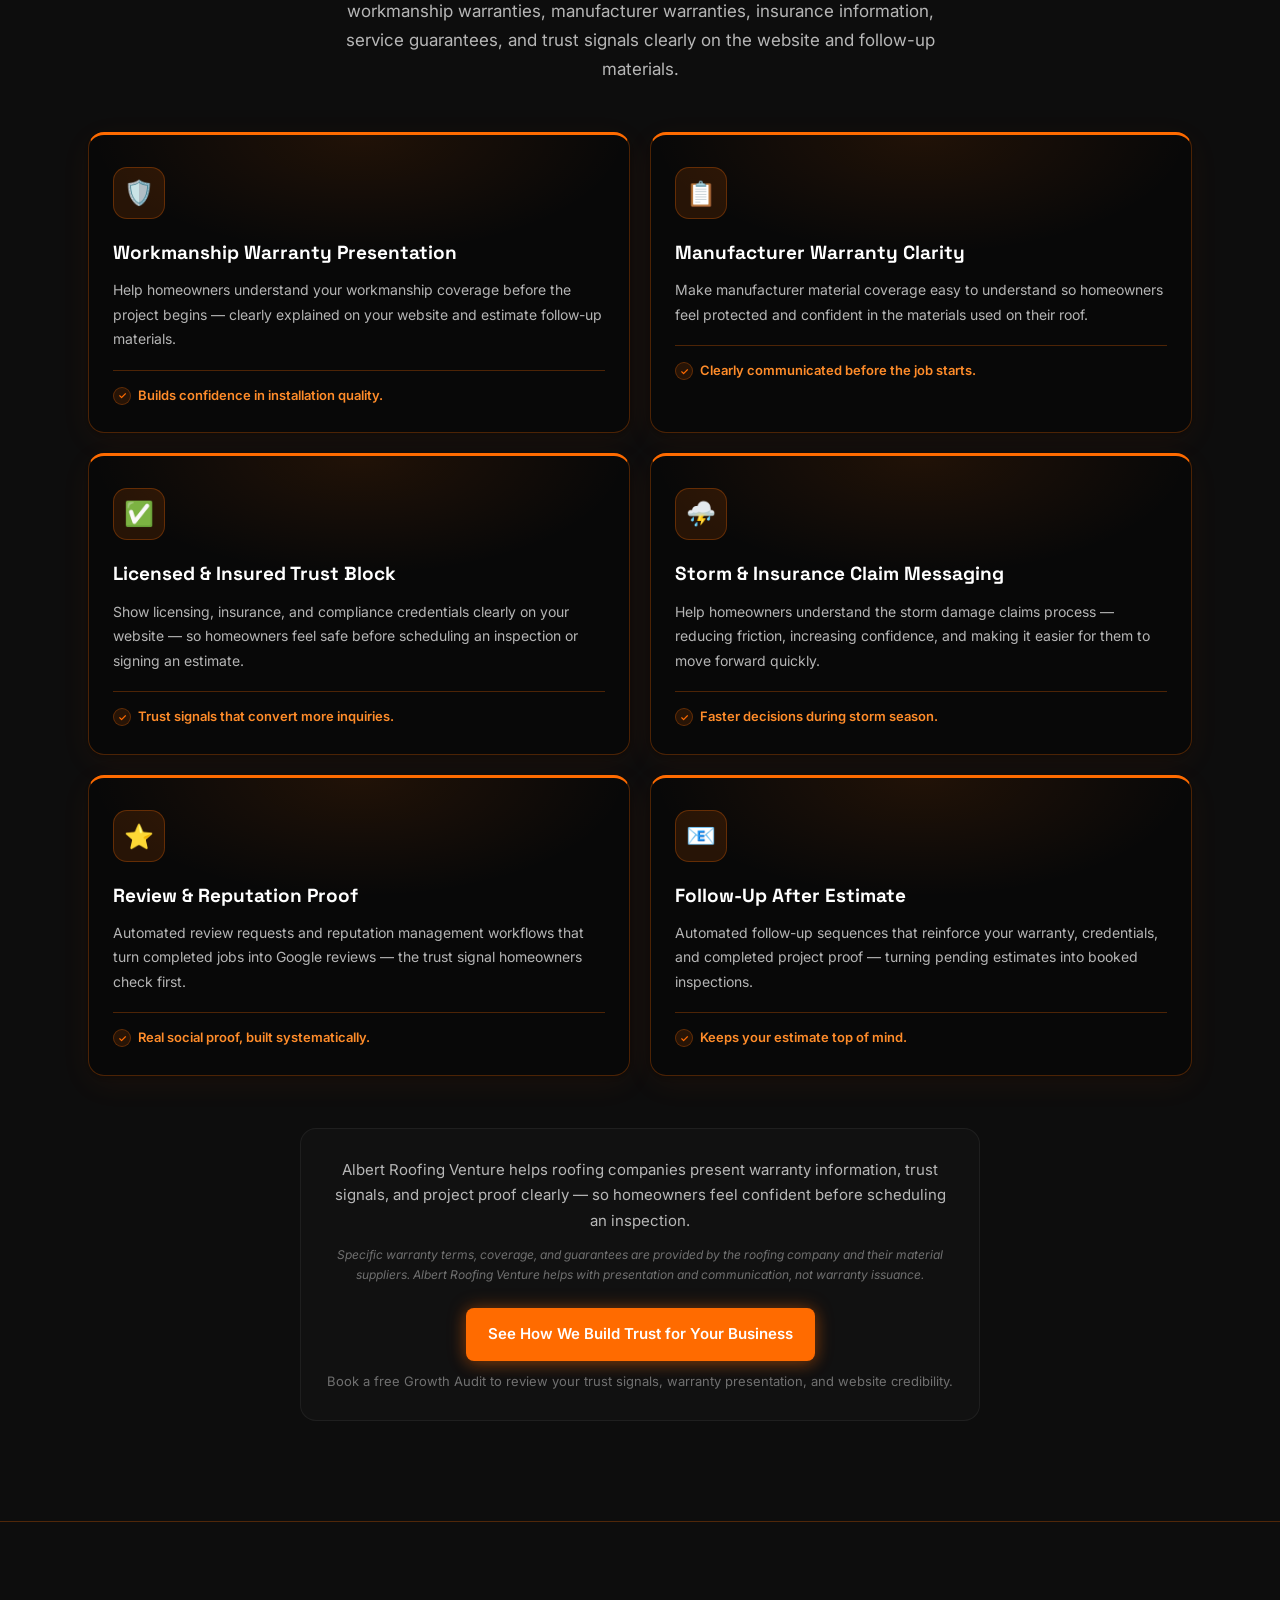
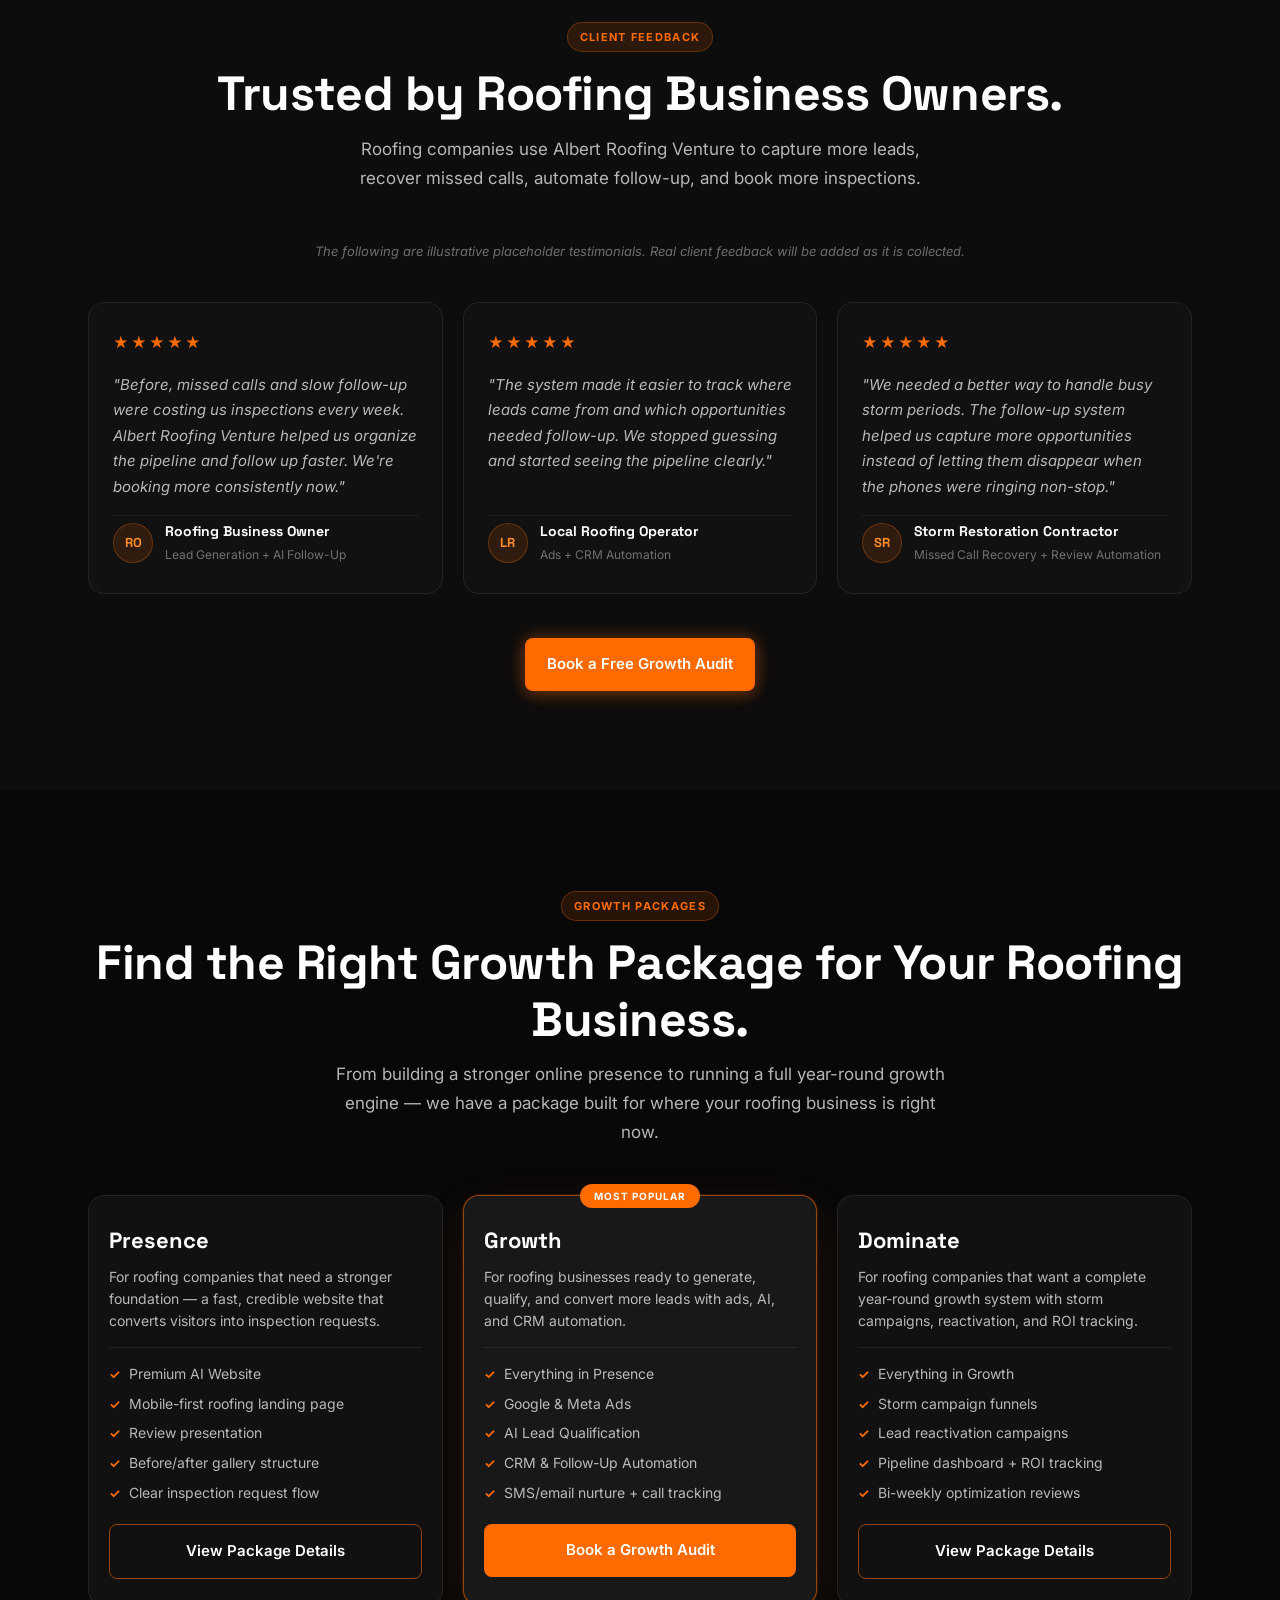
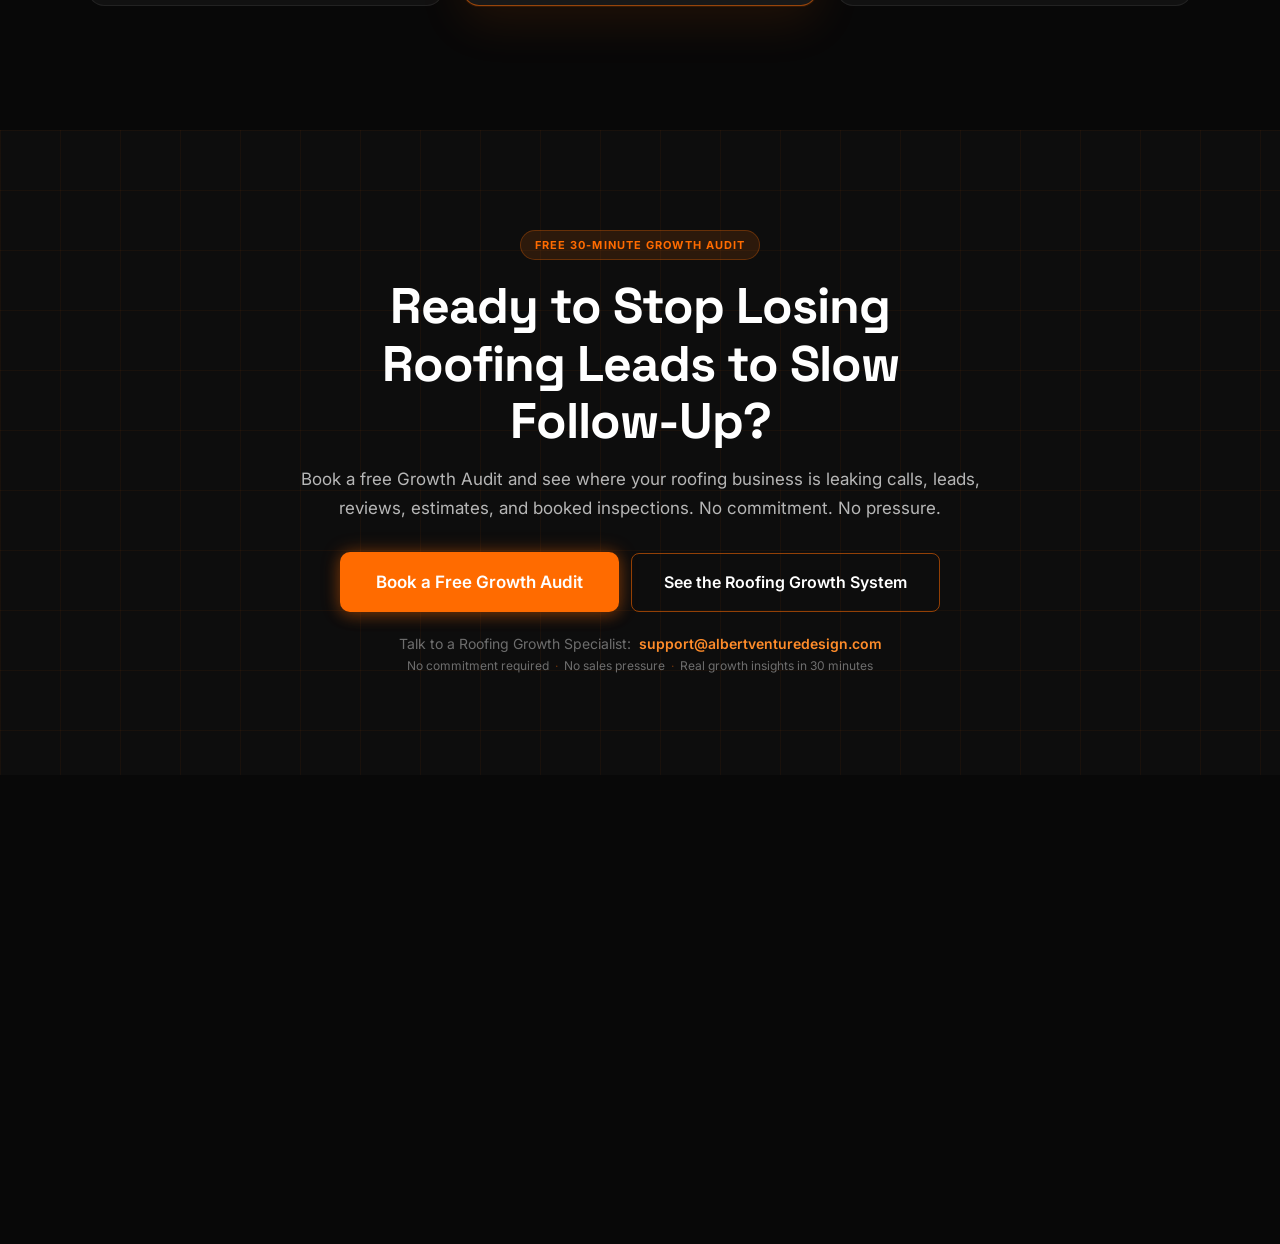
==== commit f2afa393: "Remove roof BA slider + project showcase — agency feel, not roofer feel Co-Authored-By: Claude Sonne" ====
--- a/index.html
+++ b/index.html
@@ -320,127 +320,6 @@
     </div>
   </section>
 
-  <!-- ROOFING BEFORE / AFTER SLIDER ================================ -->
-  <section class="section roof-ba-section" id="roof-before-after">
-    <div class="container">
-      <div class="section-header">
-        <div class="section-label">Before &amp; After Roofing Proof</div>
-        <h2 class="section-title">Before-and-After Roofing Proof That Helps Book More Inspections.</h2>
-        <p class="section-sub">Homeowners trust what they can see. Albert Roofing Venture helps roofing companies turn completed projects into trust-building sales assets that support lead generation, ads, review campaigns, and booked inspections.</p>
-      </div>
-      <!--
-        IMAGES REQUIRED — save these two files in the same folder as index.html:
-          roof-before.jpg  —  photo of a damaged or worn roof (before state)
-          roof-after.jpg   —  photo of a newly completed roof (after state)
-        Gradient placeholders show until real photos are added.
-      -->
-      <div class="ba-wrap">
-        <div class="ba-container roof-ba-container" id="rbaContainer">
-          <div class="rba-before">
-            <img src="roof-before.jpg" alt="Before: damaged roof with worn shingles, storm damage, stains, and low curb appeal" onerror="this.style.display='none'">
-            <div class="rba-note rba-note-left">
-              <div class="rba-note-head">Before</div>
-              <div class="rba-note-item">Weak visual trust</div>
-              <div class="rba-note-item">Unclear project proof</div>
-              <div class="rba-note-item">Harder to convert leads</div>
-            </div>
-          </div>
-          <div class="rba-after" id="rbaAfter">
-            <img src="roof-after.jpg" alt="After: clean new roof installation with premium shingles, strong curb appeal, completed project" onerror="this.style.display='none'">
-            <div class="rba-note rba-note-right">
-              <div class="rba-note-head">After</div>
-              <div class="rba-note-item">Stronger credibility</div>
-              <div class="rba-note-item">Better ad creative</div>
-              <div class="rba-note-item">More inspection requests</div>
-            </div>
-          </div>
-          <div class="ba-label ba-label-left">Before</div>
-          <div class="ba-label ba-label-right">After</div>
-          <div class="ba-handle" id="rbaHandle">
-            <div class="ba-handle-line"></div>
-            <div class="ba-handle-btn">
-              <svg width="22" height="22" viewBox="0 0 22 22" fill="none" aria-hidden="true">
-                <path d="M8 5L2 11L8 17" stroke="white" stroke-width="2.2" stroke-linecap="round" stroke-linejoin="round"/>
-                <path d="M14 5L20 11L14 17" stroke="white" stroke-width="2.2" stroke-linecap="round" stroke-linejoin="round"/>
-              </svg>
-            </div>
-            <div class="ba-handle-line"></div>
-          </div>
-          <input type="range" class="ba-range" id="rbaRange" min="0" max="100" value="50"
-            aria-label="Slide left to see damaged roof, right to see completed roof transformation">
-        </div>
-        <p class="ba-supporting">Before/after photos turn completed jobs into trust-building proof — usable across your website, Google &amp; Meta ads, review campaigns, and estimate follow-up materials.</p>
-        <div class="ba-cta-wrap">
-          <a href="packages.html#cta" class="btn btn-primary btn-glow">See How We Build Your Proof System</a>
-          <p class="ba-micro">We help roofing businesses turn completed projects into website assets, ad visuals, and follow-up proof.</p>
-        </div>
-        <div class="ba-badges">
-          <span class="ba-badge">✓ Website Visual Proof</span>
-          <span class="ba-badge">✓ Ad Creative Assets</span>
-          <span class="ba-badge">✓ Review Campaign Support</span>
-          <span class="ba-badge">✓ Estimate Follow-Up Proof</span>
-        </div>
-      </div>
-    </div>
-  </section>
-
-  <!-- COMPLETED PROJECT SHOWCASE ================================== -->
-  <section class="section showcase-section" id="completed-projects">
-    <div class="container">
-      <div class="section-header">
-        <div class="section-label">Completed Project Showcase</div>
-        <h2 class="section-title">Completed Roofing Work Builds Trust Before the Call.</h2>
-        <p class="section-sub">A completed roof photo is more than a portfolio image. It is proof that helps homeowners trust the company before scheduling an inspection. Albert Roofing Venture helps roofing businesses turn completed projects into website assets, ad creatives, review content, and follow-up proof.</p>
-      </div>
-      <!--
-        OPTIONAL IMAGES — add these to the project root folder:
-          project-1.jpg, project-2.jpg, project-3.jpg
-        Icon placeholders show until photos are added.
-      -->
-      <div class="showcase-grid">
-        <div class="showcase-card">
-          <div class="showcase-img-wrap">
-            <img src="project-1.jpg" alt="Completed Roof Replacement" class="showcase-img" loading="lazy" onerror="this.style.display='none'">
-            <div class="showcase-placeholder">🏠</div>
-            <div class="showcase-type-tag">Roof Replacement</div>
-          </div>
-          <div class="showcase-body">
-            <h3 class="showcase-title">Roof Replacement Completed</h3>
-            <p class="showcase-desc">Full shingle replacement with upgraded materials, clean install, and a strong curb appeal result that helps homeowners see quality before they book.</p>
-            <div class="showcase-trust">✓ Helps homeowners see quality before booking</div>
-            <a href="packages.html#cta" class="btn btn-ghost showcase-btn">Use This Style to Win More Leads</a>
-          </div>
-        </div>
-        <div class="showcase-card">
-          <div class="showcase-img-wrap">
-            <img src="project-2.jpg" alt="Storm Damage Restoration" class="showcase-img" loading="lazy" onerror="this.style.display='none'">
-            <div class="showcase-placeholder">⛈️</div>
-            <div class="showcase-type-tag">Storm Restoration</div>
-          </div>
-          <div class="showcase-body">
-            <h3 class="showcase-title">Storm Damage Restoration</h3>
-            <p class="showcase-desc">Storm damage response with insurance claim documentation, fast project turnaround, and before/after proof that builds trust during urgent inquiries.</p>
-            <div class="showcase-trust">✓ Strong proof for storm season ad campaigns</div>
-            <a href="packages.html#cta" class="btn btn-ghost showcase-btn">Use This Style to Win More Leads</a>
-          </div>
-        </div>
-        <div class="showcase-card">
-          <div class="showcase-img-wrap">
-            <img src="project-3.jpg" alt="Premium Shingle Upgrade" class="showcase-img" loading="lazy" onerror="this.style.display='none'">
-            <div class="showcase-placeholder">✨</div>
-            <div class="showcase-type-tag">Premium Upgrade</div>
-          </div>
-          <div class="showcase-body">
-            <h3 class="showcase-title">Premium Shingle Upgrade</h3>
-            <p class="showcase-desc">High-end shingle replacement with premium materials and a finished look that supports higher-value job conversions and review content.</p>
-            <div class="showcase-trust">✓ Supports higher-value job conversions</div>
-            <a href="packages.html#cta" class="btn btn-ghost showcase-btn">Use This Style to Win More Leads</a>
-          </div>
-        </div>
-      </div>
-    </div>
-  </section>
-
   <!-- MISSED LEAD REVENUE CALCULATOR =============================== -->
   <section class="section calc-section" id="roof-cost-calculator">
     <div class="container">
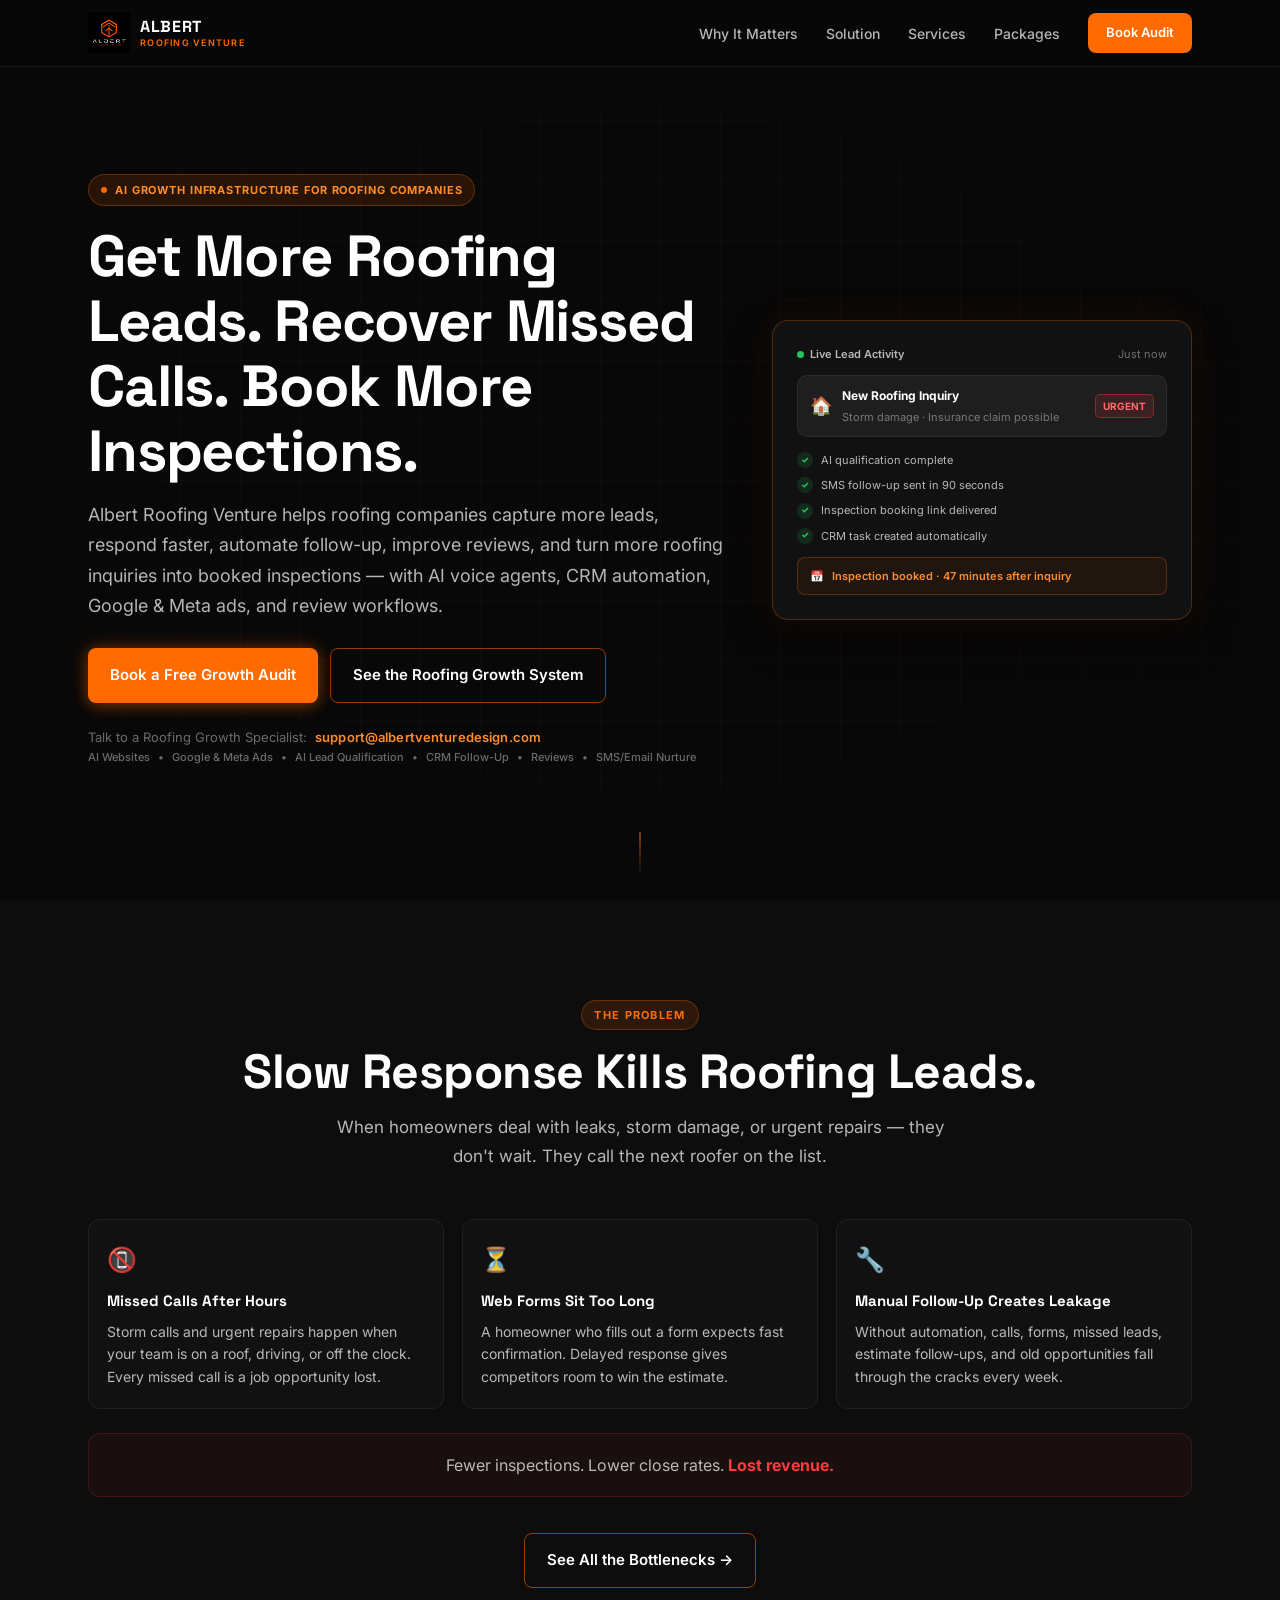
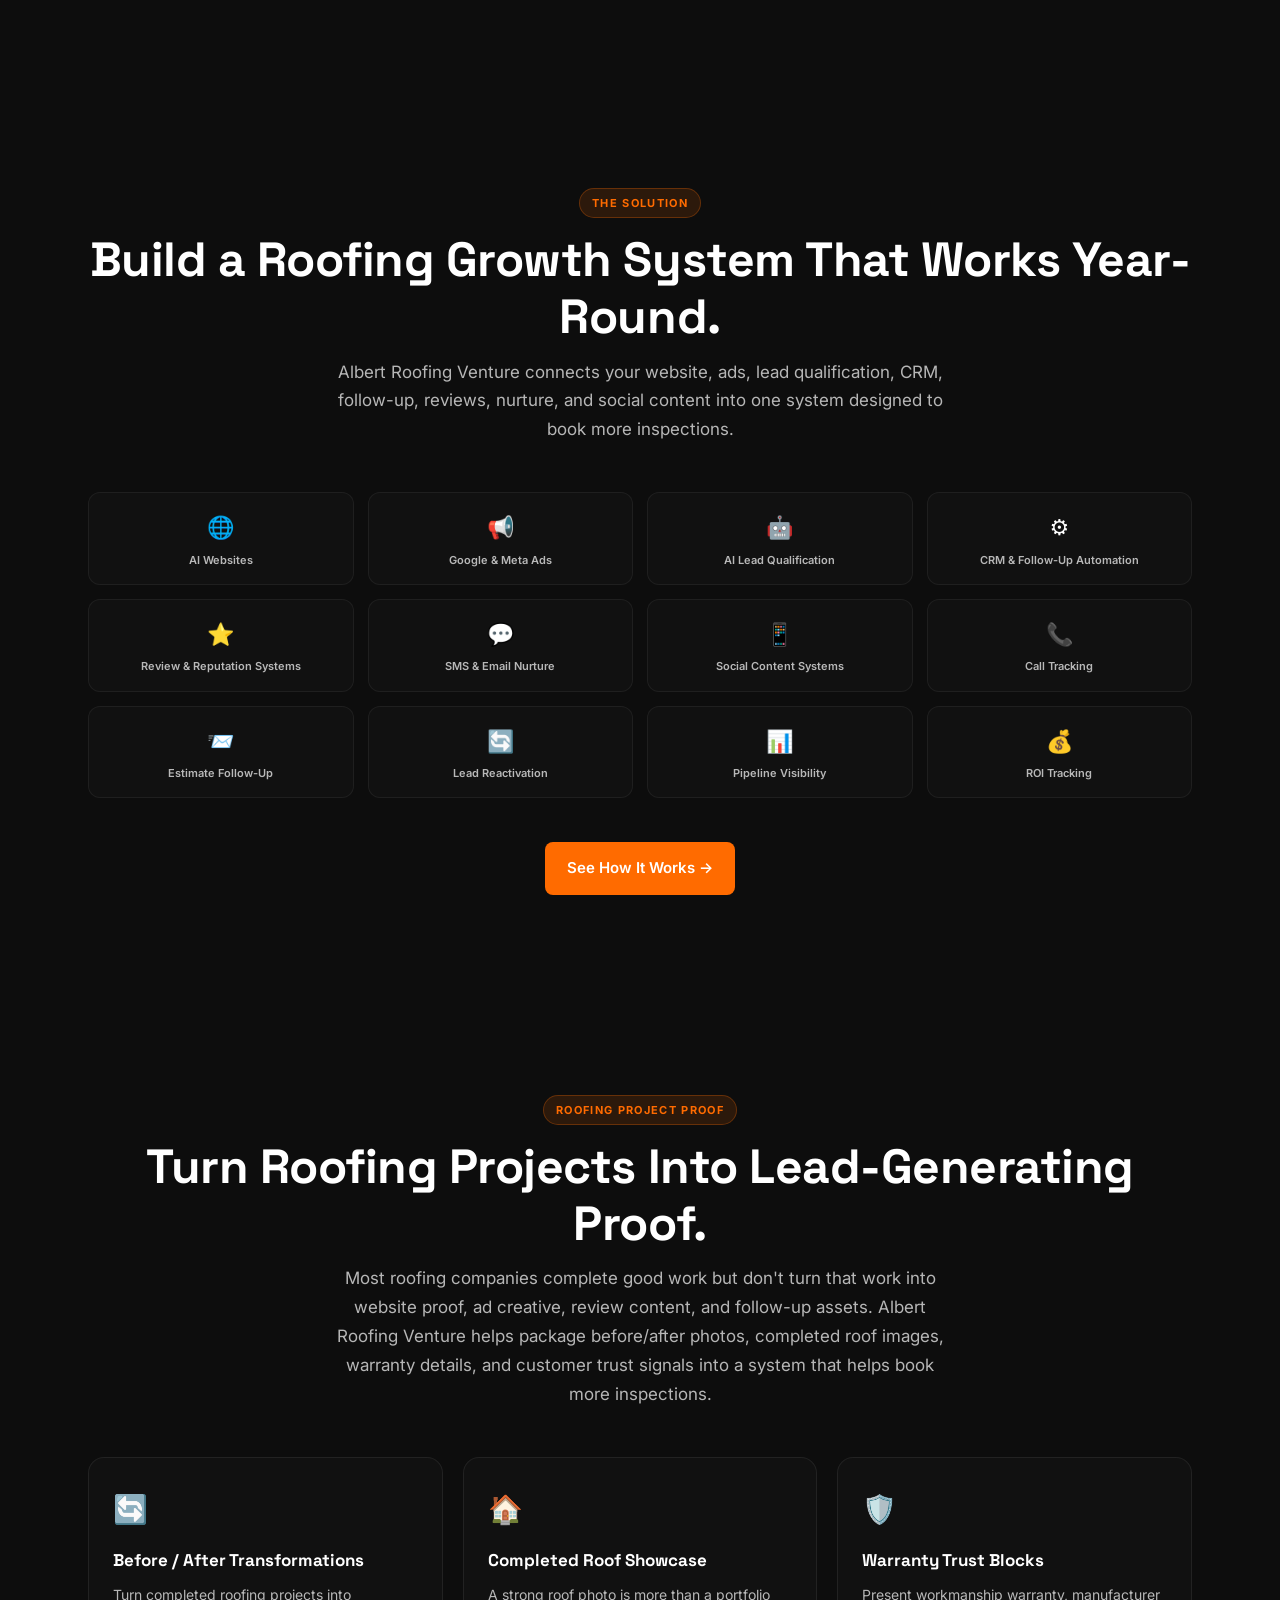
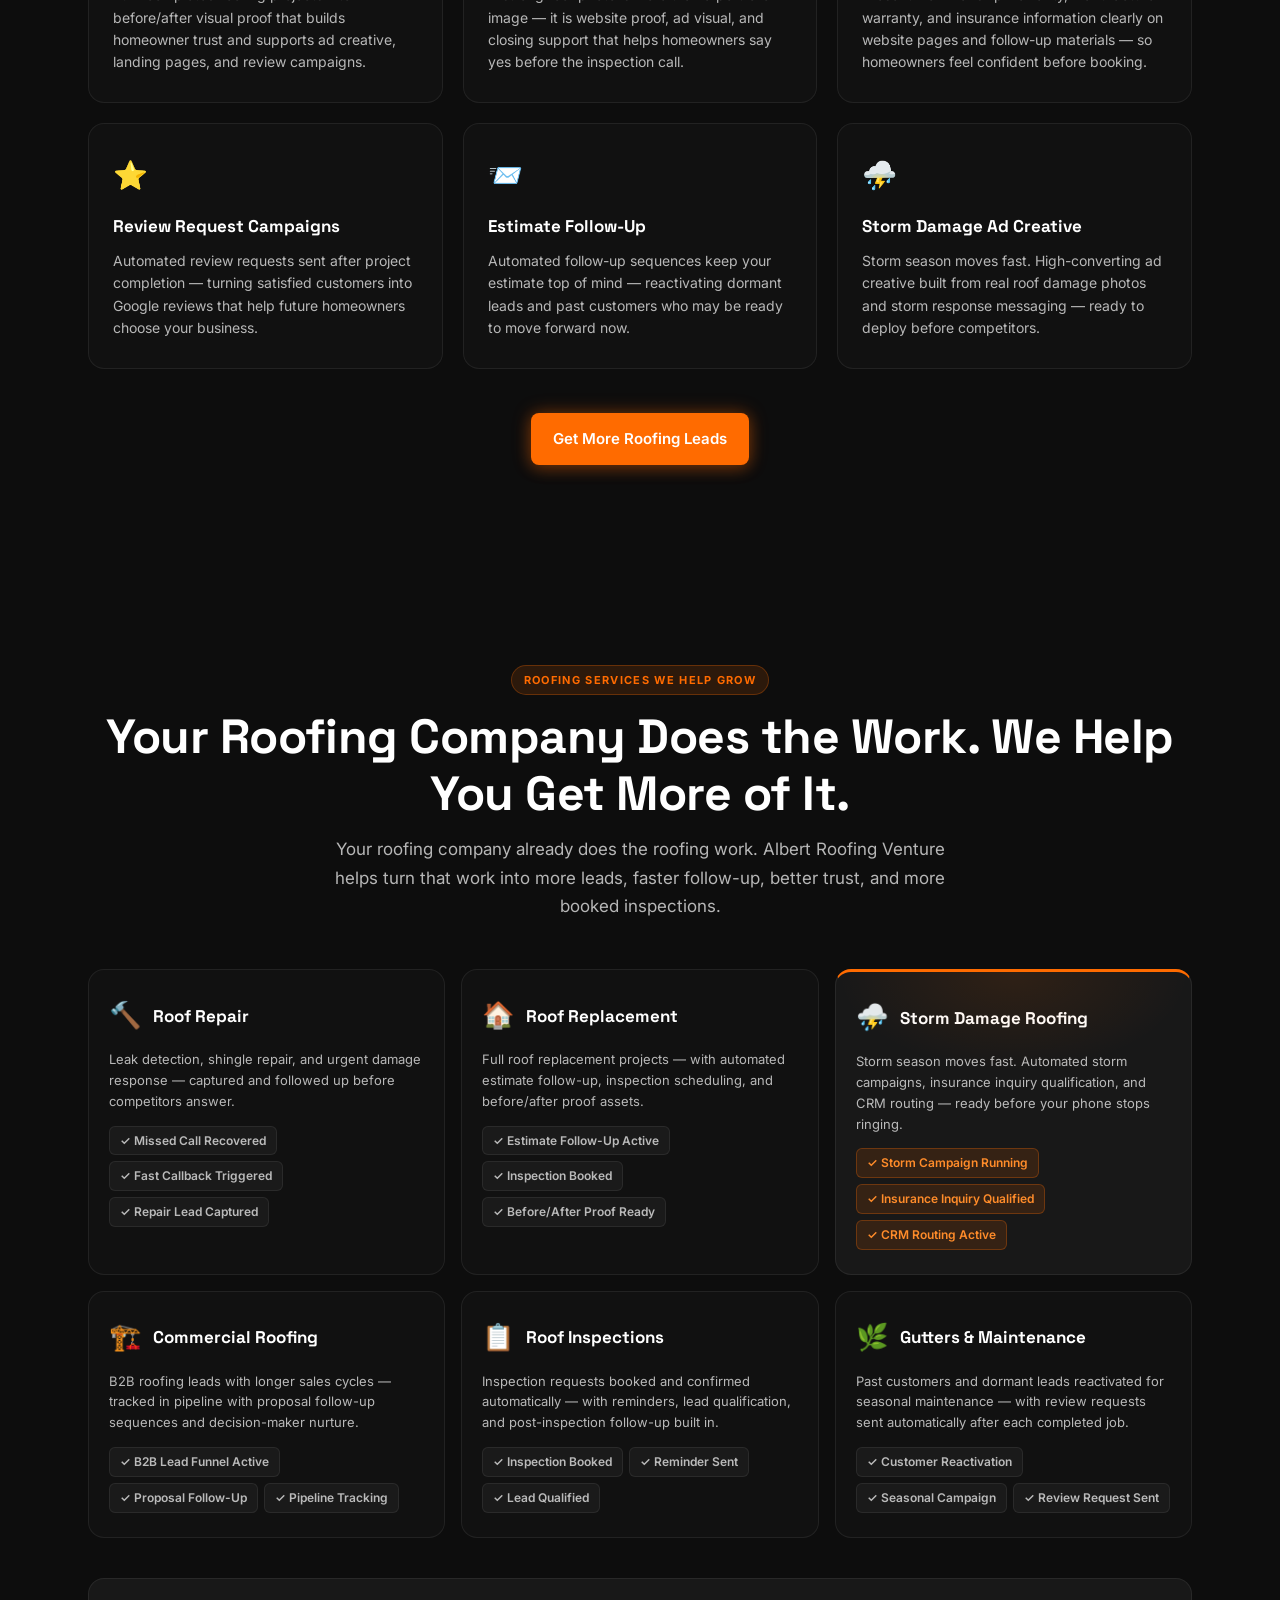
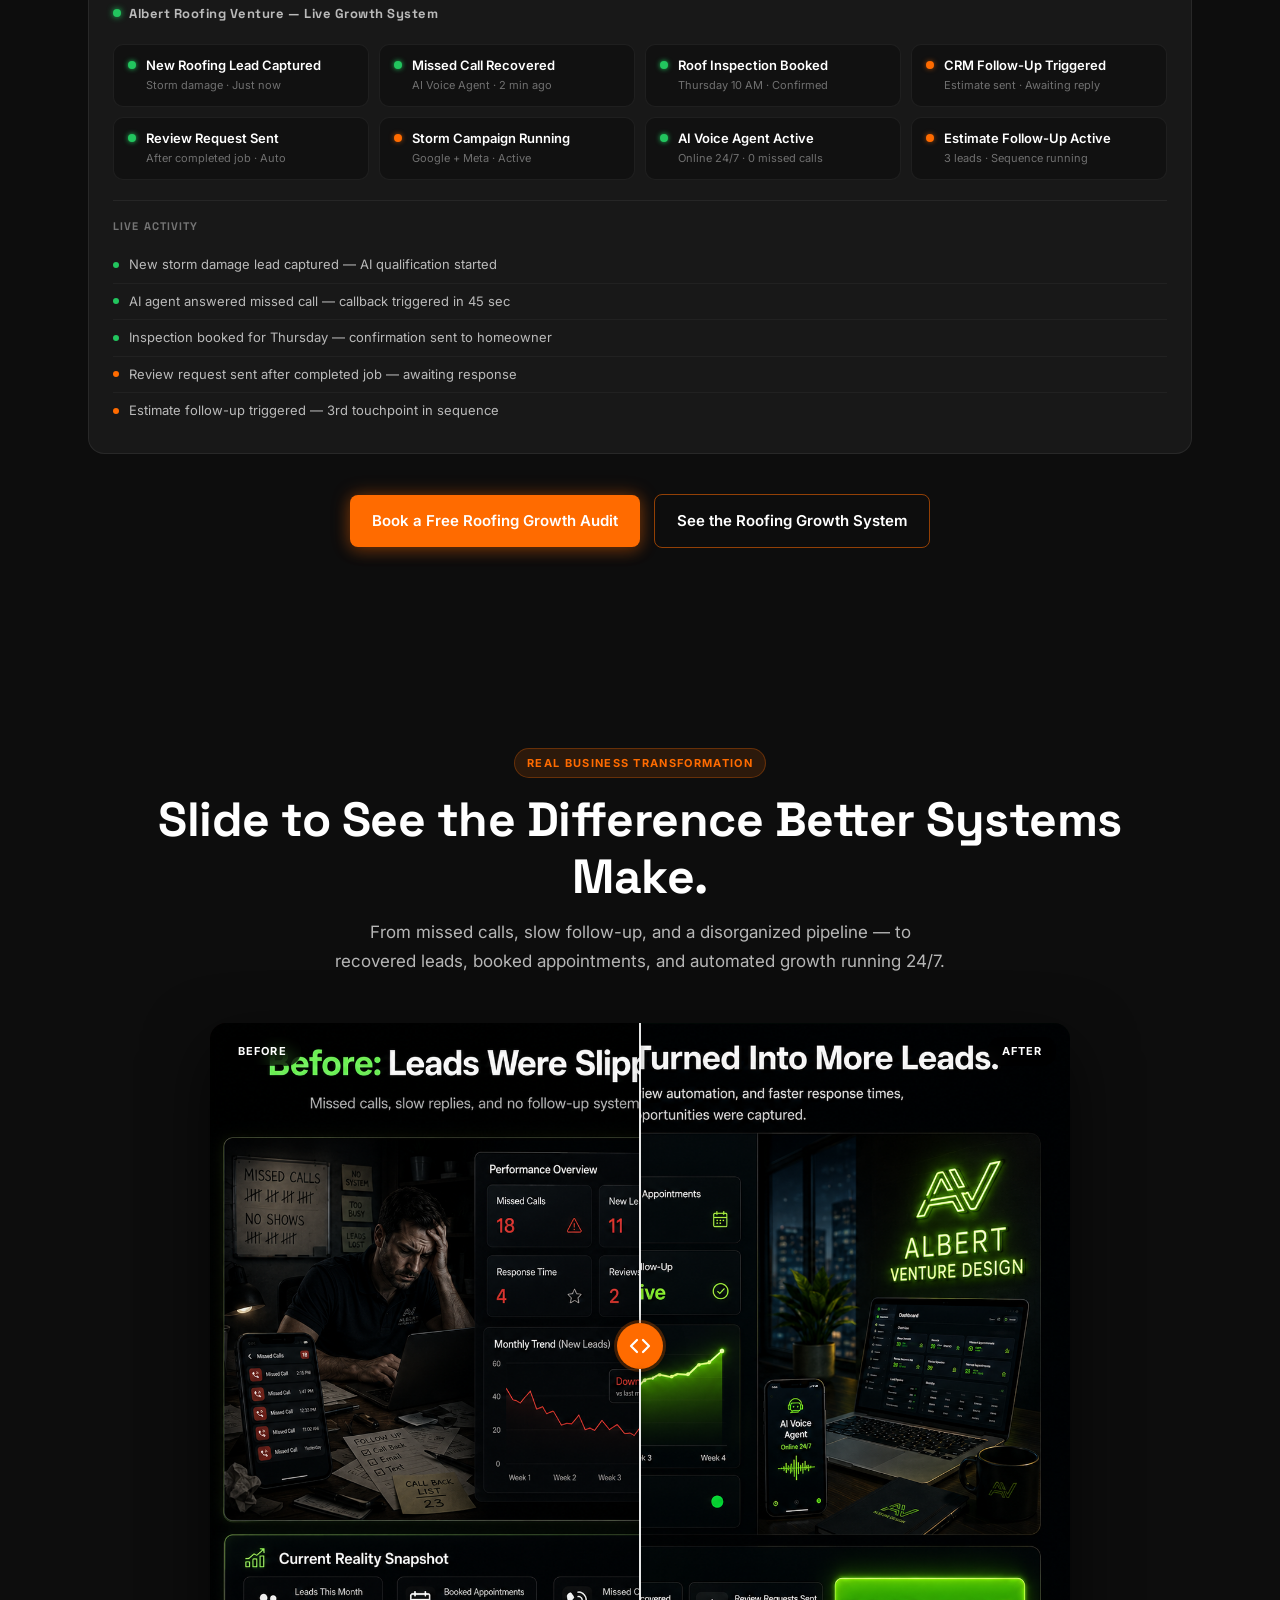
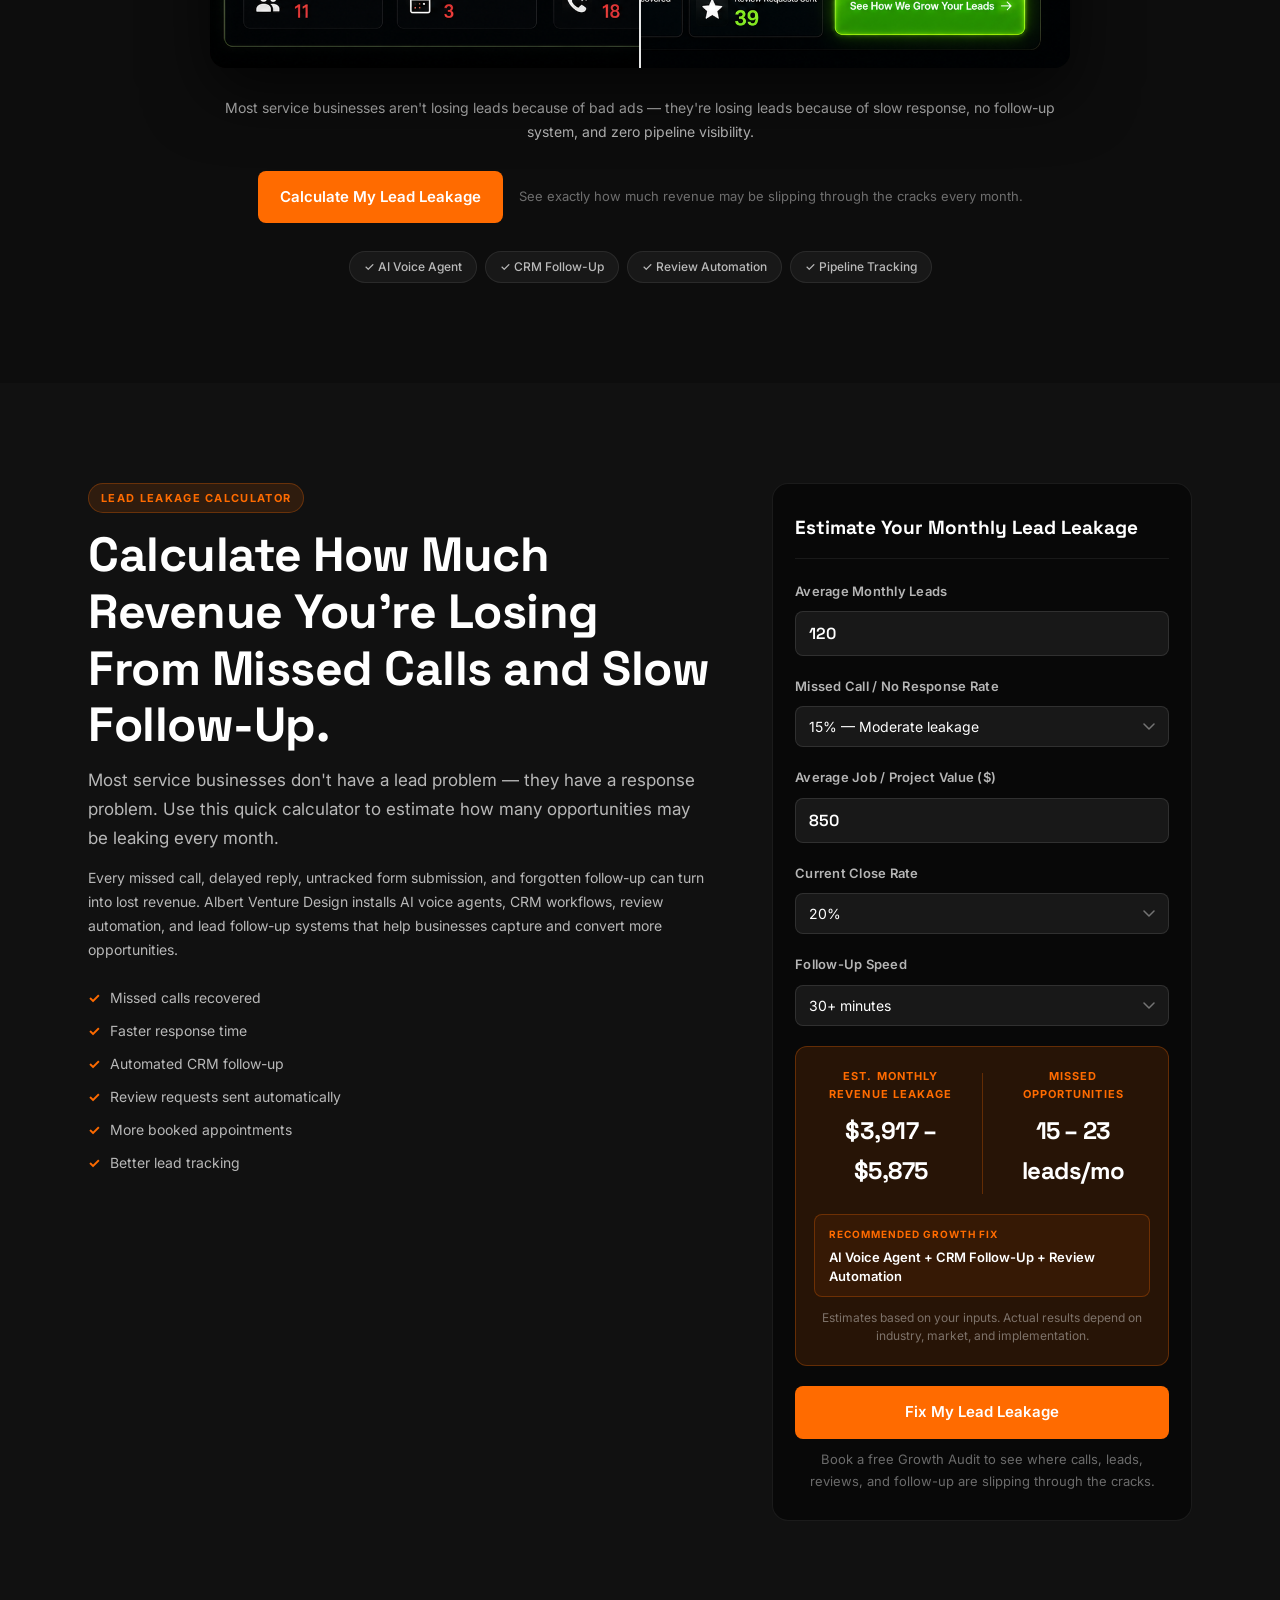
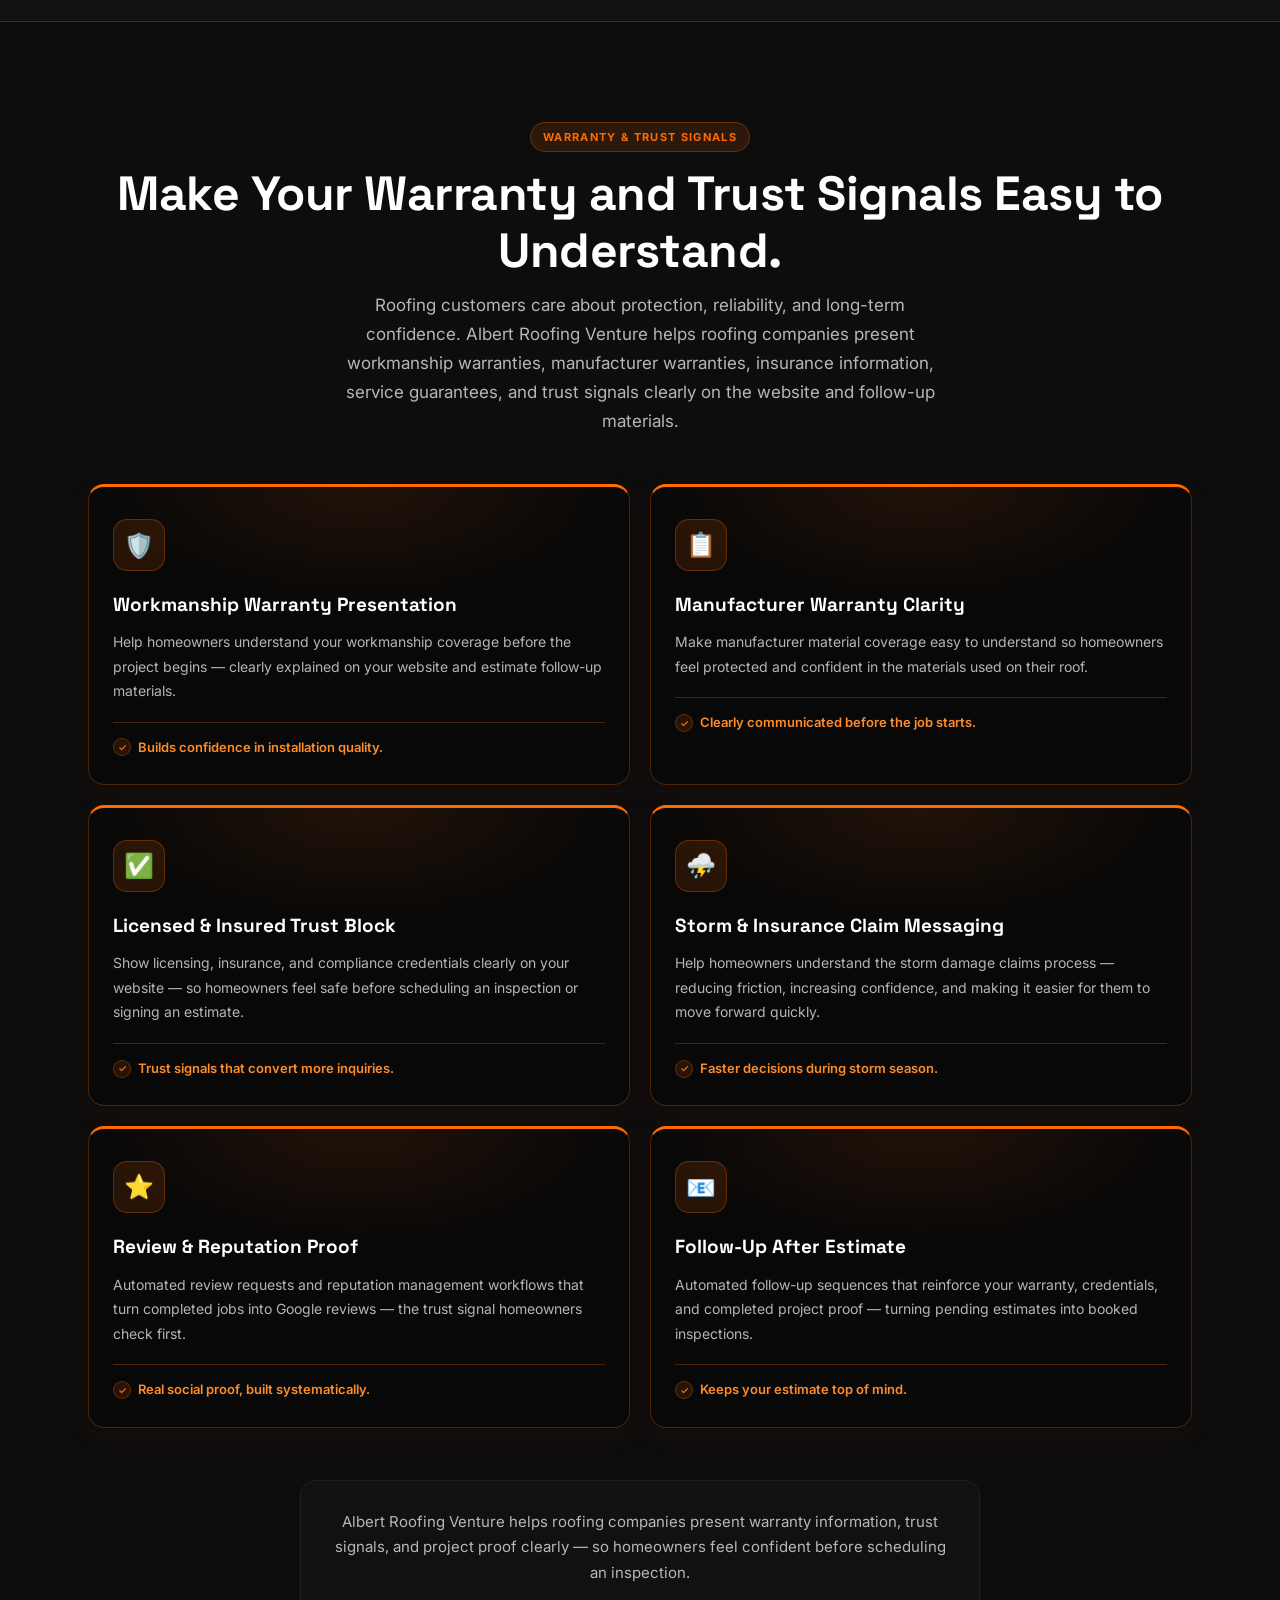
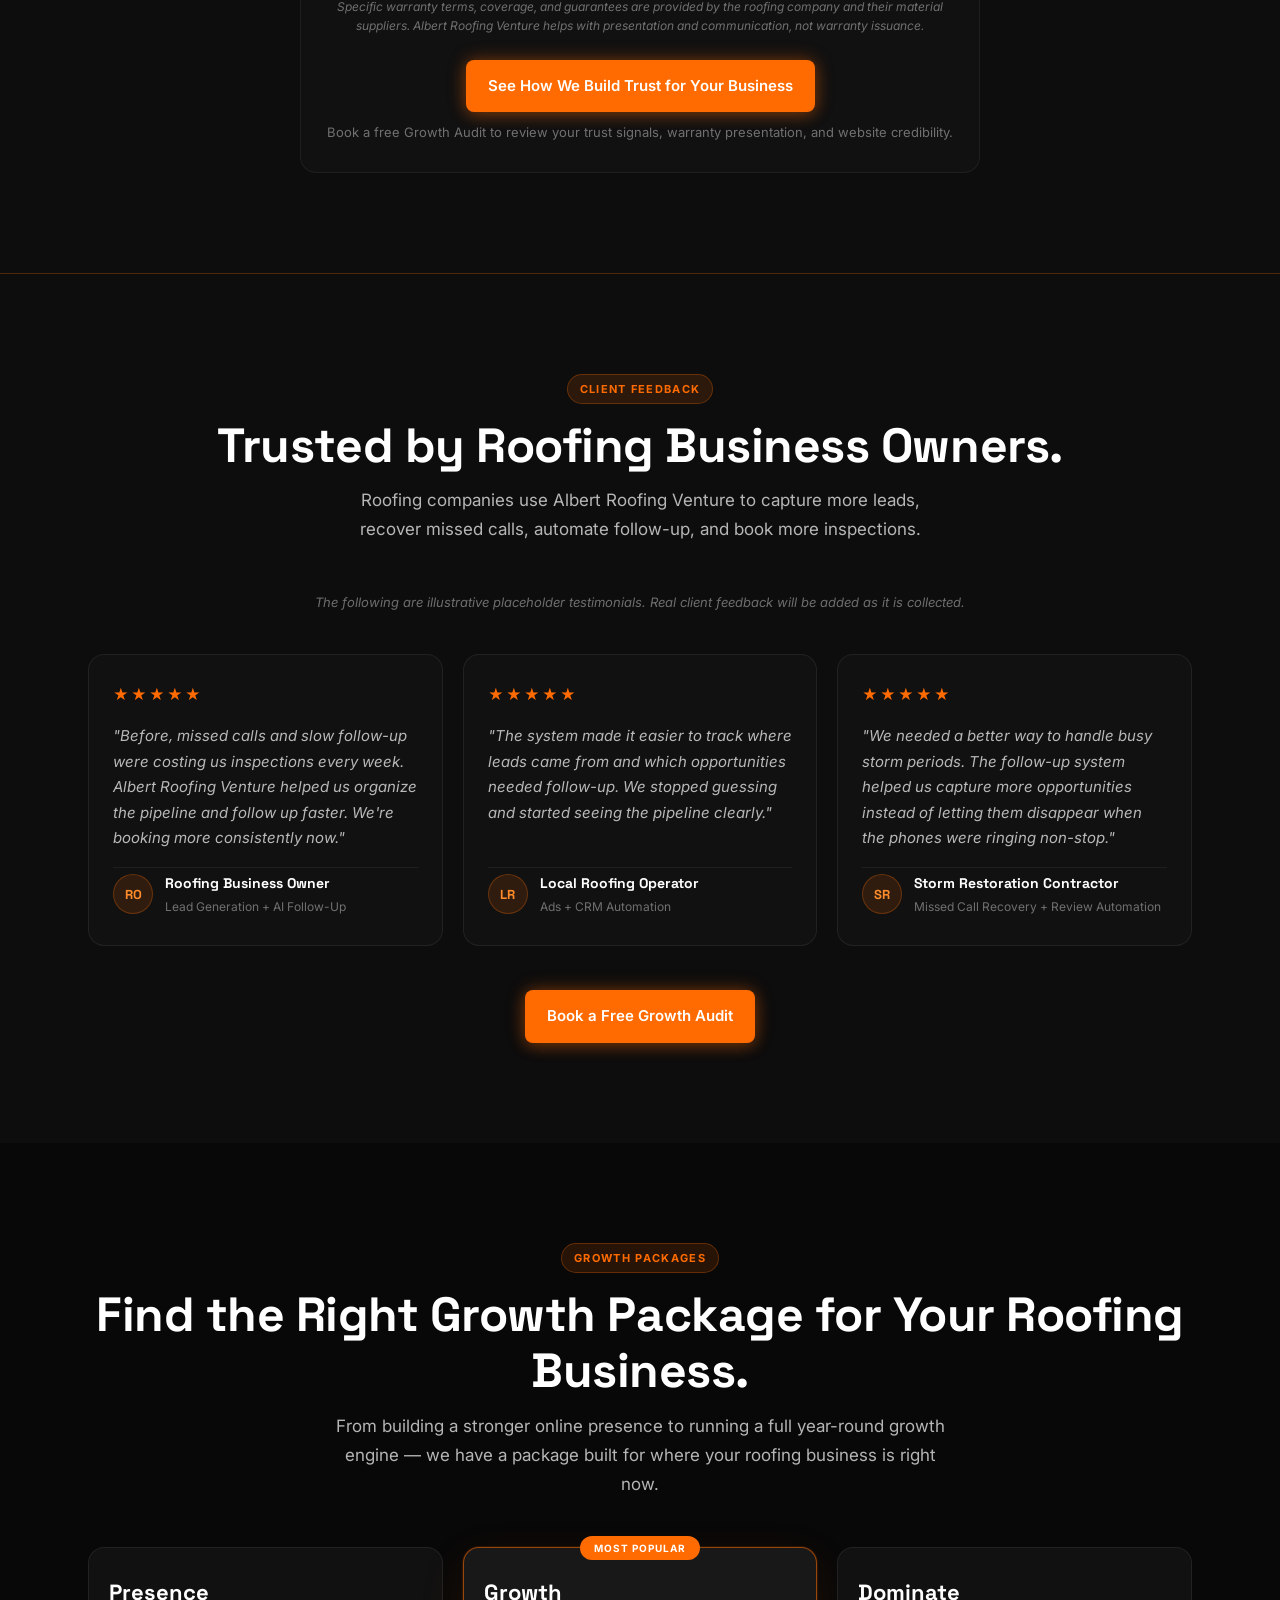
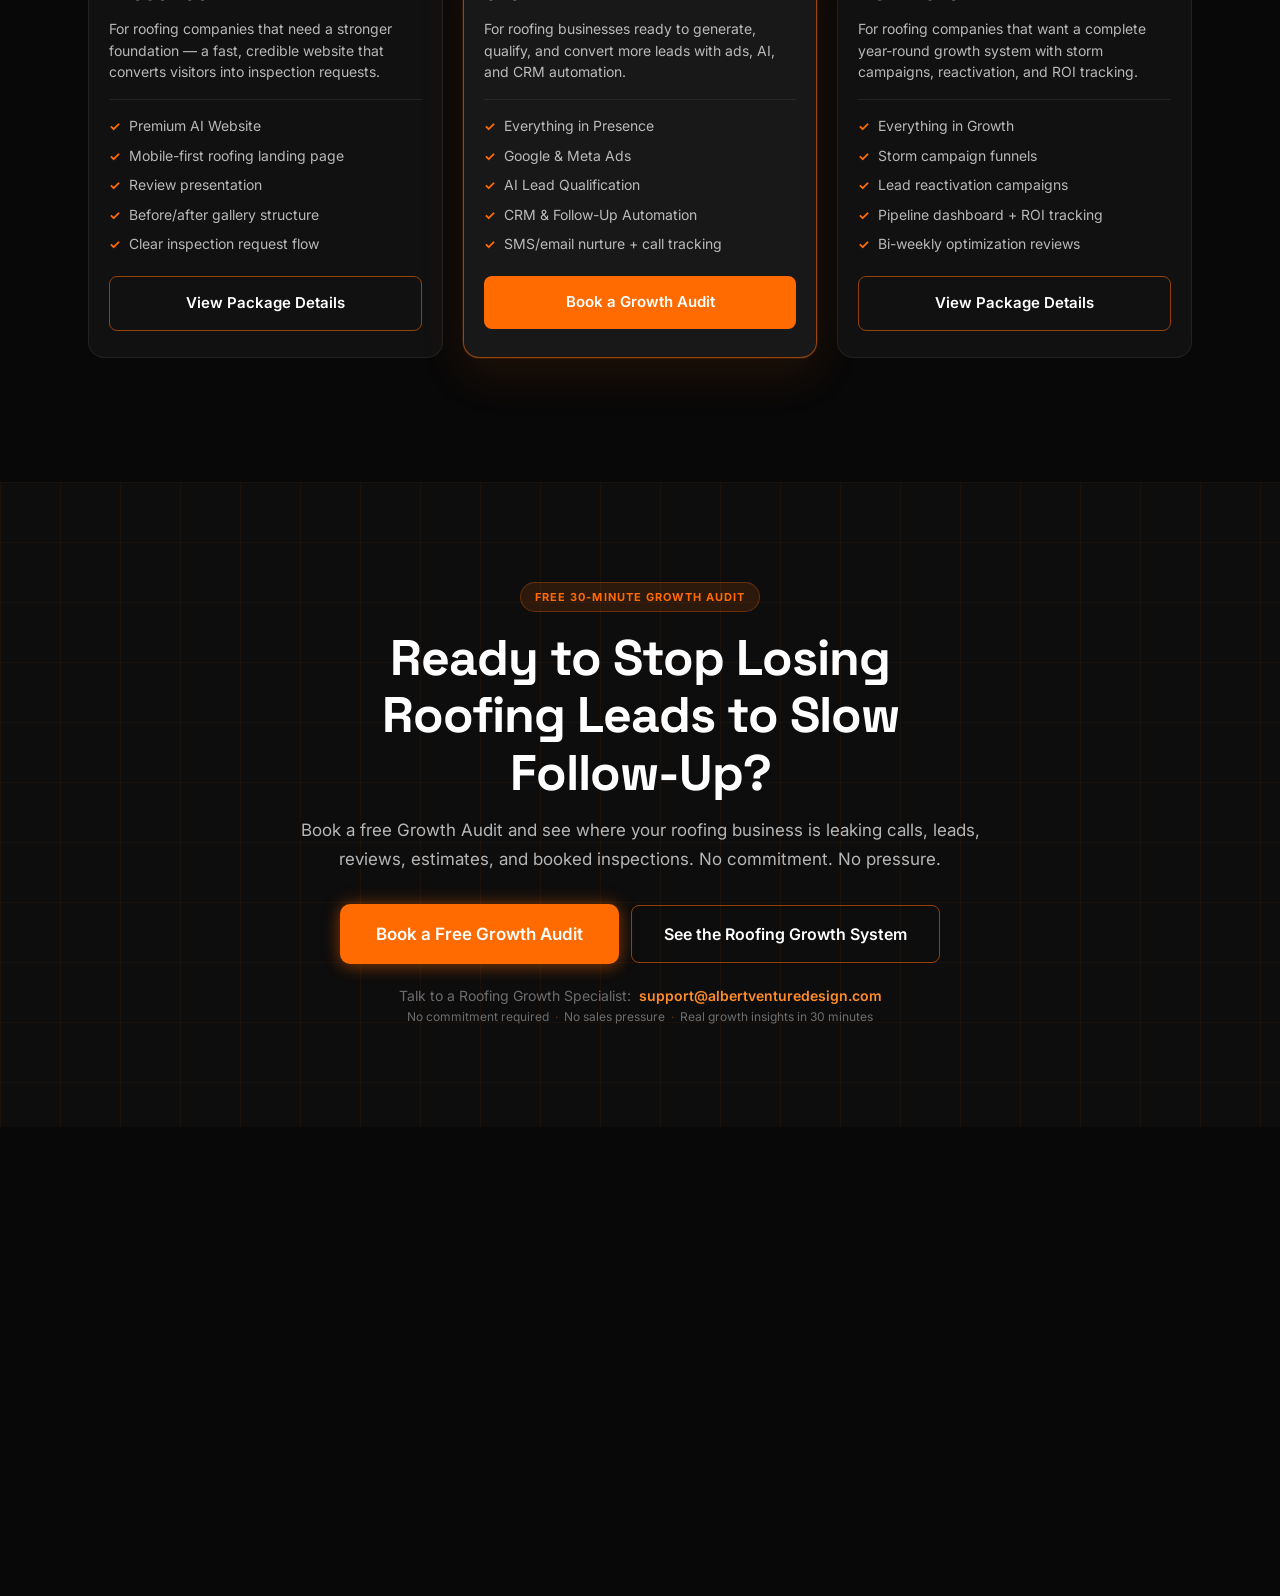
==== commit 2915e480: "Add Roofing Services We Help Grow section + fix slider crop - New rsw-section: 6 service cards (Repa" ====
--- a/index.html
+++ b/index.html
@@ -268,6 +268,181 @@
     </div>
   </section>
 
+  <!-- ROOFING SERVICES WE HELP GROW ================================ -->
+  <section class="section rsw-section" id="roofing-services">
+    <div class="container">
+      <div class="section-header">
+        <div class="section-label">Roofing Services We Help Grow</div>
+        <h2 class="section-title">Your Roofing Company Does the Work. We Help You Get More of It.</h2>
+        <p class="section-sub">Your roofing company already does the roofing work. Albert Roofing Venture helps turn that work into more leads, faster follow-up, better trust, and more booked inspections.</p>
+      </div>
+
+      <!-- 6 Service Cards -->
+      <div class="rsw-grid">
+
+        <div class="rsw-card">
+          <div class="rsw-card-top">
+            <div class="rsw-icon">🔨</div>
+            <div class="rsw-service-name">Roof Repair</div>
+          </div>
+          <p class="rsw-desc">Leak detection, shingle repair, and urgent damage response — captured and followed up before competitors answer.</p>
+          <div class="rsw-tags">
+            <span class="rsw-tag">✓ Missed Call Recovered</span>
+            <span class="rsw-tag">✓ Fast Callback Triggered</span>
+            <span class="rsw-tag">✓ Repair Lead Captured</span>
+          </div>
+        </div>
+
+        <div class="rsw-card">
+          <div class="rsw-card-top">
+            <div class="rsw-icon">🏠</div>
+            <div class="rsw-service-name">Roof Replacement</div>
+          </div>
+          <p class="rsw-desc">Full roof replacement projects — with automated estimate follow-up, inspection scheduling, and before/after proof assets.</p>
+          <div class="rsw-tags">
+            <span class="rsw-tag">✓ Estimate Follow-Up Active</span>
+            <span class="rsw-tag">✓ Inspection Booked</span>
+            <span class="rsw-tag">✓ Before/After Proof Ready</span>
+          </div>
+        </div>
+
+        <div class="rsw-card rsw-card-featured">
+          <div class="rsw-card-top">
+            <div class="rsw-icon">⛈️</div>
+            <div class="rsw-service-name">Storm Damage Roofing</div>
+          </div>
+          <p class="rsw-desc">Storm season moves fast. Automated storm campaigns, insurance inquiry qualification, and CRM routing — ready before your phone stops ringing.</p>
+          <div class="rsw-tags">
+            <span class="rsw-tag rsw-tag-orange">✓ Storm Campaign Running</span>
+            <span class="rsw-tag rsw-tag-orange">✓ Insurance Inquiry Qualified</span>
+            <span class="rsw-tag rsw-tag-orange">✓ CRM Routing Active</span>
+          </div>
+        </div>
+
+        <div class="rsw-card">
+          <div class="rsw-card-top">
+            <div class="rsw-icon">🏗️</div>
+            <div class="rsw-service-name">Commercial Roofing</div>
+          </div>
+          <p class="rsw-desc">B2B roofing leads with longer sales cycles — tracked in pipeline with proposal follow-up sequences and decision-maker nurture.</p>
+          <div class="rsw-tags">
+            <span class="rsw-tag">✓ B2B Lead Funnel Active</span>
+            <span class="rsw-tag">✓ Proposal Follow-Up</span>
+            <span class="rsw-tag">✓ Pipeline Tracking</span>
+          </div>
+        </div>
+
+        <div class="rsw-card">
+          <div class="rsw-card-top">
+            <div class="rsw-icon">📋</div>
+            <div class="rsw-service-name">Roof Inspections</div>
+          </div>
+          <p class="rsw-desc">Inspection requests booked and confirmed automatically — with reminders, lead qualification, and post-inspection follow-up built in.</p>
+          <div class="rsw-tags">
+            <span class="rsw-tag">✓ Inspection Booked</span>
+            <span class="rsw-tag">✓ Reminder Sent</span>
+            <span class="rsw-tag">✓ Lead Qualified</span>
+          </div>
+        </div>
+
+        <div class="rsw-card">
+          <div class="rsw-card-top">
+            <div class="rsw-icon">🌿</div>
+            <div class="rsw-service-name">Gutters &amp; Maintenance</div>
+          </div>
+          <p class="rsw-desc">Past customers and dormant leads reactivated for seasonal maintenance — with review requests sent automatically after each completed job.</p>
+          <div class="rsw-tags">
+            <span class="rsw-tag">✓ Customer Reactivation</span>
+            <span class="rsw-tag">✓ Seasonal Campaign</span>
+            <span class="rsw-tag">✓ Review Request Sent</span>
+          </div>
+        </div>
+
+      </div>
+
+      <!-- Live Dashboard Strip -->
+      <div class="rsw-dashboard">
+        <div class="rsw-dash-header">
+          <span class="rsw-dash-dot-live"></span>
+          <span class="rsw-dash-title">Albert Roofing Venture — Live Growth System</span>
+        </div>
+        <div class="rsw-dash-grid">
+          <div class="rsw-dash-card">
+            <span class="rsw-status-dot green"></span>
+            <div>
+              <div class="rsw-dash-label">New Roofing Lead Captured</div>
+              <div class="rsw-dash-sub">Storm damage · Just now</div>
+            </div>
+          </div>
+          <div class="rsw-dash-card">
+            <span class="rsw-status-dot green"></span>
+            <div>
+              <div class="rsw-dash-label">Missed Call Recovered</div>
+              <div class="rsw-dash-sub">AI Voice Agent · 2 min ago</div>
+            </div>
+          </div>
+          <div class="rsw-dash-card">
+            <span class="rsw-status-dot green"></span>
+            <div>
+              <div class="rsw-dash-label">Roof Inspection Booked</div>
+              <div class="rsw-dash-sub">Thursday 10 AM · Confirmed</div>
+            </div>
+          </div>
+          <div class="rsw-dash-card">
+            <span class="rsw-status-dot orange"></span>
+            <div>
+              <div class="rsw-dash-label">CRM Follow-Up Triggered</div>
+              <div class="rsw-dash-sub">Estimate sent · Awaiting reply</div>
+            </div>
+          </div>
+          <div class="rsw-dash-card">
+            <span class="rsw-status-dot green"></span>
+            <div>
+              <div class="rsw-dash-label">Review Request Sent</div>
+              <div class="rsw-dash-sub">After completed job · Auto</div>
+            </div>
+          </div>
+          <div class="rsw-dash-card">
+            <span class="rsw-status-dot orange"></span>
+            <div>
+              <div class="rsw-dash-label">Storm Campaign Running</div>
+              <div class="rsw-dash-sub">Google + Meta · Active</div>
+            </div>
+          </div>
+          <div class="rsw-dash-card">
+            <span class="rsw-status-dot green"></span>
+            <div>
+              <div class="rsw-dash-label">AI Voice Agent Active</div>
+              <div class="rsw-dash-sub">Online 24/7 · 0 missed calls</div>
+            </div>
+          </div>
+          <div class="rsw-dash-card">
+            <span class="rsw-status-dot orange"></span>
+            <div>
+              <div class="rsw-dash-label">Estimate Follow-Up Active</div>
+              <div class="rsw-dash-sub">3 leads · Sequence running</div>
+            </div>
+          </div>
+        </div>
+        <div class="rsw-activity">
+          <div class="rsw-act-title">Live Activity</div>
+          <div class="rsw-act-item"><span class="rsw-act-dot green"></span>New storm damage lead captured — AI qualification started</div>
+          <div class="rsw-act-item"><span class="rsw-act-dot green"></span>AI agent answered missed call — callback triggered in 45 sec</div>
+          <div class="rsw-act-item"><span class="rsw-act-dot green"></span>Inspection booked for Thursday — confirmation sent to homeowner</div>
+          <div class="rsw-act-item"><span class="rsw-act-dot orange"></span>Review request sent after completed job — awaiting response</div>
+          <div class="rsw-act-item"><span class="rsw-act-dot orange"></span>Estimate follow-up triggered — 3rd touchpoint in sequence</div>
+        </div>
+      </div>
+
+      <!-- CTA -->
+      <div class="rsw-cta">
+        <a href="packages.html#cta" class="btn btn-primary btn-glow">Book a Free Roofing Growth Audit</a>
+        <a href="solution.html" class="btn btn-ghost">See the Roofing Growth System</a>
+      </div>
+
+    </div>
+  </section>
+
   <!-- BEFORE / AFTER SLIDER ========================================= -->
   <section class="section ba-section" id="before-after">
     <div class="container">
--- a/styles.css
+++ b/styles.css
@@ -1275,7 +1275,7 @@
   inset: 0;
   width: 100%;
   height: 100%;
-  object-fit: cover;
+  object-fit: contain;
   display: block;
   pointer-events: none;
 }
@@ -1740,7 +1740,7 @@
 }
 
 @media (min-width: 768px) {
-  .ba-container { aspect-ratio: 16 / 7; }
+  .ba-container { aspect-ratio: 4 / 3; }
   .calc-layout  { flex-direction: row; align-items: flex-start; gap: 60px; }
   .calc-copy    { flex: 1; }
   .calc-card    { flex: 0 0 420px; }
@@ -2107,3 +2107,305 @@
   font-weight: 600;
 }
 .cta-phone-num:hover { color: var(--orange); text-decoration: underline; }
+
+/* Roofing Services Growth Visual */
+.services-visual-section {
+  background:
+    radial-gradient(ellipse at 50% 0%, rgba(255,107,0,0.14), transparent 52%),
+    var(--black);
+}
+
+.services-visual-frame {
+  width: min(100%, 1360px);
+  max-width: 100%;
+  margin: 0 auto;
+  padding: clamp(8px, 1.4vw, 16px);
+  border: 1px solid rgba(255,107,0,0.34);
+  border-radius: var(--r-lg);
+  background: linear-gradient(145deg, rgba(255,107,0,0.13), rgba(255,255,255,0.025));
+  box-shadow: 0 28px 80px rgba(0,0,0,0.64), 0 0 44px rgba(255,107,0,0.16);
+  overflow: visible;
+}
+
+.services-visual-img {
+  display: block;
+  width: 100%;
+  height: auto;
+  max-height: min(76vh, 860px);
+  object-fit: contain;
+  border-radius: calc(var(--r-lg) - 6px);
+  box-shadow: 0 18px 54px rgba(0,0,0,0.58);
+}
+
+.services-visual-actions {
+  display: flex;
+  flex-wrap: wrap;
+  justify-content: center;
+  gap: 14px;
+  margin-top: 30px;
+}
+
+.services-visual-actions .btn {
+  justify-content: center;
+}
+
+@media (max-width: 600px) {
+  .services-visual-section .container {
+    width: min(100%, 390px);
+    padding-inline: 14px;
+    max-width: 100vw;
+    margin-left: 0;
+    margin-right: auto;
+  }
+
+  .services-visual-section .section-title,
+  .services-visual-section .section-sub {
+    overflow-wrap: anywhere;
+    max-width: 100%;
+  }
+
+  .services-visual-frame {
+    padding: 6px;
+    border-radius: var(--r-md);
+  }
+
+  .services-visual-img {
+    border-radius: calc(var(--r-md) - 4px);
+  }
+
+  .services-visual-actions {
+    align-items: stretch;
+  }
+
+  .services-visual-actions .btn {
+    width: 100%;
+    max-width: 360px;
+    white-space: normal;
+    text-align: center;
+  }
+}
+
+/* ── Roofing Services We Help Grow ──────────────────────────────────── */
+.rsw-section { background: var(--black-2); }
+
+/* 6-card grid */
+.rsw-grid {
+  display: grid;
+  grid-template-columns: 1fr;
+  gap: 16px;
+  margin-bottom: 40px;
+}
+
+.rsw-card {
+  background: var(--black-3);
+  border: 1px solid rgba(255,255,255,0.07);
+  border-radius: var(--r-lg);
+  padding: 24px 20px;
+  transition: border-color var(--ease), transform var(--ease), box-shadow var(--ease);
+}
+.rsw-card:hover {
+  border-color: var(--orange-border);
+  transform: translateY(-3px);
+  box-shadow: 0 12px 36px rgba(255,107,0,0.07);
+}
+
+.rsw-card-featured {
+  border-top: 3px solid var(--orange);
+  background: var(--black-4);
+  position: relative;
+  overflow: hidden;
+}
+.rsw-card-featured::before {
+  content: '';
+  position: absolute;
+  top: 0; left: 0; right: 0;
+  height: 100px;
+  background: radial-gradient(ellipse at 50% 0%, rgba(255,107,0,0.10) 0%, transparent 70%);
+  pointer-events: none;
+}
+
+.rsw-card-top {
+  display: flex;
+  align-items: center;
+  gap: 12px;
+  margin-bottom: 12px;
+}
+
+.rsw-icon {
+  font-size: 26px;
+  flex-shrink: 0;
+}
+
+.rsw-service-name {
+  font-family: var(--font-h);
+  font-size: 17px;
+  font-weight: 700;
+  color: var(--white);
+}
+
+.rsw-desc {
+  font-size: 13px;
+  color: var(--w70);
+  line-height: 1.6;
+  margin-bottom: 14px;
+}
+
+.rsw-tags {
+  display: flex;
+  flex-direction: column;
+  gap: 6px;
+}
+
+.rsw-tag {
+  font-size: 12px;
+  font-weight: 600;
+  color: var(--w70);
+  padding: 4px 10px;
+  border-radius: 6px;
+  background: rgba(255,255,255,0.04);
+  border: 1px solid rgba(255,255,255,0.07);
+  display: block;
+}
+
+.rsw-tag-orange {
+  color: var(--orange-lt);
+  background: var(--orange-glow);
+  border-color: var(--orange-border);
+}
+
+/* Dashboard strip */
+.rsw-dashboard {
+  background: var(--black-4);
+  border: 1px solid rgba(255,255,255,0.07);
+  border-radius: var(--r-lg);
+  padding: 24px;
+  margin-bottom: 40px;
+}
+
+.rsw-dash-header {
+  display: flex;
+  align-items: center;
+  gap: 8px;
+  margin-bottom: 20px;
+}
+
+.rsw-dash-dot-live {
+  width: 8px;
+  height: 8px;
+  border-radius: 50%;
+  background: var(--green);
+  box-shadow: 0 0 6px var(--green);
+  animation: pulse-live 2s infinite;
+  flex-shrink: 0;
+}
+
+@keyframes pulse-live {
+  0%, 100% { opacity: 1; }
+  50%       { opacity: 0.45; }
+}
+
+.rsw-dash-title {
+  font-family: var(--font-h);
+  font-size: 13px;
+  font-weight: 700;
+  color: var(--w70);
+  letter-spacing: 0.04em;
+}
+
+.rsw-dash-grid {
+  display: grid;
+  grid-template-columns: 1fr;
+  gap: 10px;
+  margin-bottom: 20px;
+}
+
+.rsw-dash-card {
+  display: flex;
+  align-items: flex-start;
+  gap: 10px;
+  background: var(--black-3);
+  border: 1px solid rgba(255,255,255,0.06);
+  border-radius: 10px;
+  padding: 12px 14px;
+}
+
+.rsw-status-dot {
+  width: 8px;
+  height: 8px;
+  border-radius: 50%;
+  flex-shrink: 0;
+  margin-top: 4px;
+}
+.rsw-status-dot.green  { background: var(--green); box-shadow: 0 0 5px var(--green); }
+.rsw-status-dot.orange { background: var(--orange); box-shadow: 0 0 5px rgba(255,107,0,0.6); }
+
+.rsw-dash-label {
+  font-size: 13px;
+  font-weight: 600;
+  color: var(--white);
+  line-height: 1.3;
+}
+
+.rsw-dash-sub {
+  font-size: 11px;
+  color: var(--w40);
+  margin-top: 2px;
+}
+
+/* Activity feed */
+.rsw-activity {
+  border-top: 1px solid rgba(255,255,255,0.06);
+  padding-top: 16px;
+}
+
+.rsw-act-title {
+  font-family: var(--font-h);
+  font-size: 11px;
+  font-weight: 700;
+  letter-spacing: 0.1em;
+  text-transform: uppercase;
+  color: var(--w40);
+  margin-bottom: 12px;
+}
+
+.rsw-act-item {
+  display: flex;
+  align-items: center;
+  gap: 10px;
+  font-size: 13px;
+  color: var(--w70);
+  padding: 7px 0;
+  border-bottom: 1px solid rgba(255,255,255,0.04);
+}
+.rsw-act-item:last-child { border-bottom: none; }
+
+.rsw-act-dot {
+  width: 6px;
+  height: 6px;
+  border-radius: 50%;
+  flex-shrink: 0;
+}
+.rsw-act-dot.green  { background: var(--green); }
+.rsw-act-dot.orange { background: var(--orange); }
+
+/* CTA row */
+.rsw-cta {
+  display: flex;
+  flex-direction: column;
+  align-items: center;
+  gap: 14px;
+  text-align: center;
+}
+
+/* Responsive */
+@media (min-width: 480px) {
+  .rsw-grid { grid-template-columns: repeat(2, 1fr); }
+  .rsw-dash-grid { grid-template-columns: repeat(2, 1fr); }
+}
+
+@media (min-width: 768px) {
+  .rsw-grid { grid-template-columns: repeat(3, 1fr); }
+  .rsw-dash-grid { grid-template-columns: repeat(4, 1fr); }
+  .rsw-cta { flex-direction: row; justify-content: center; }
+  .rsw-tags { flex-direction: row; flex-wrap: wrap; }
+}
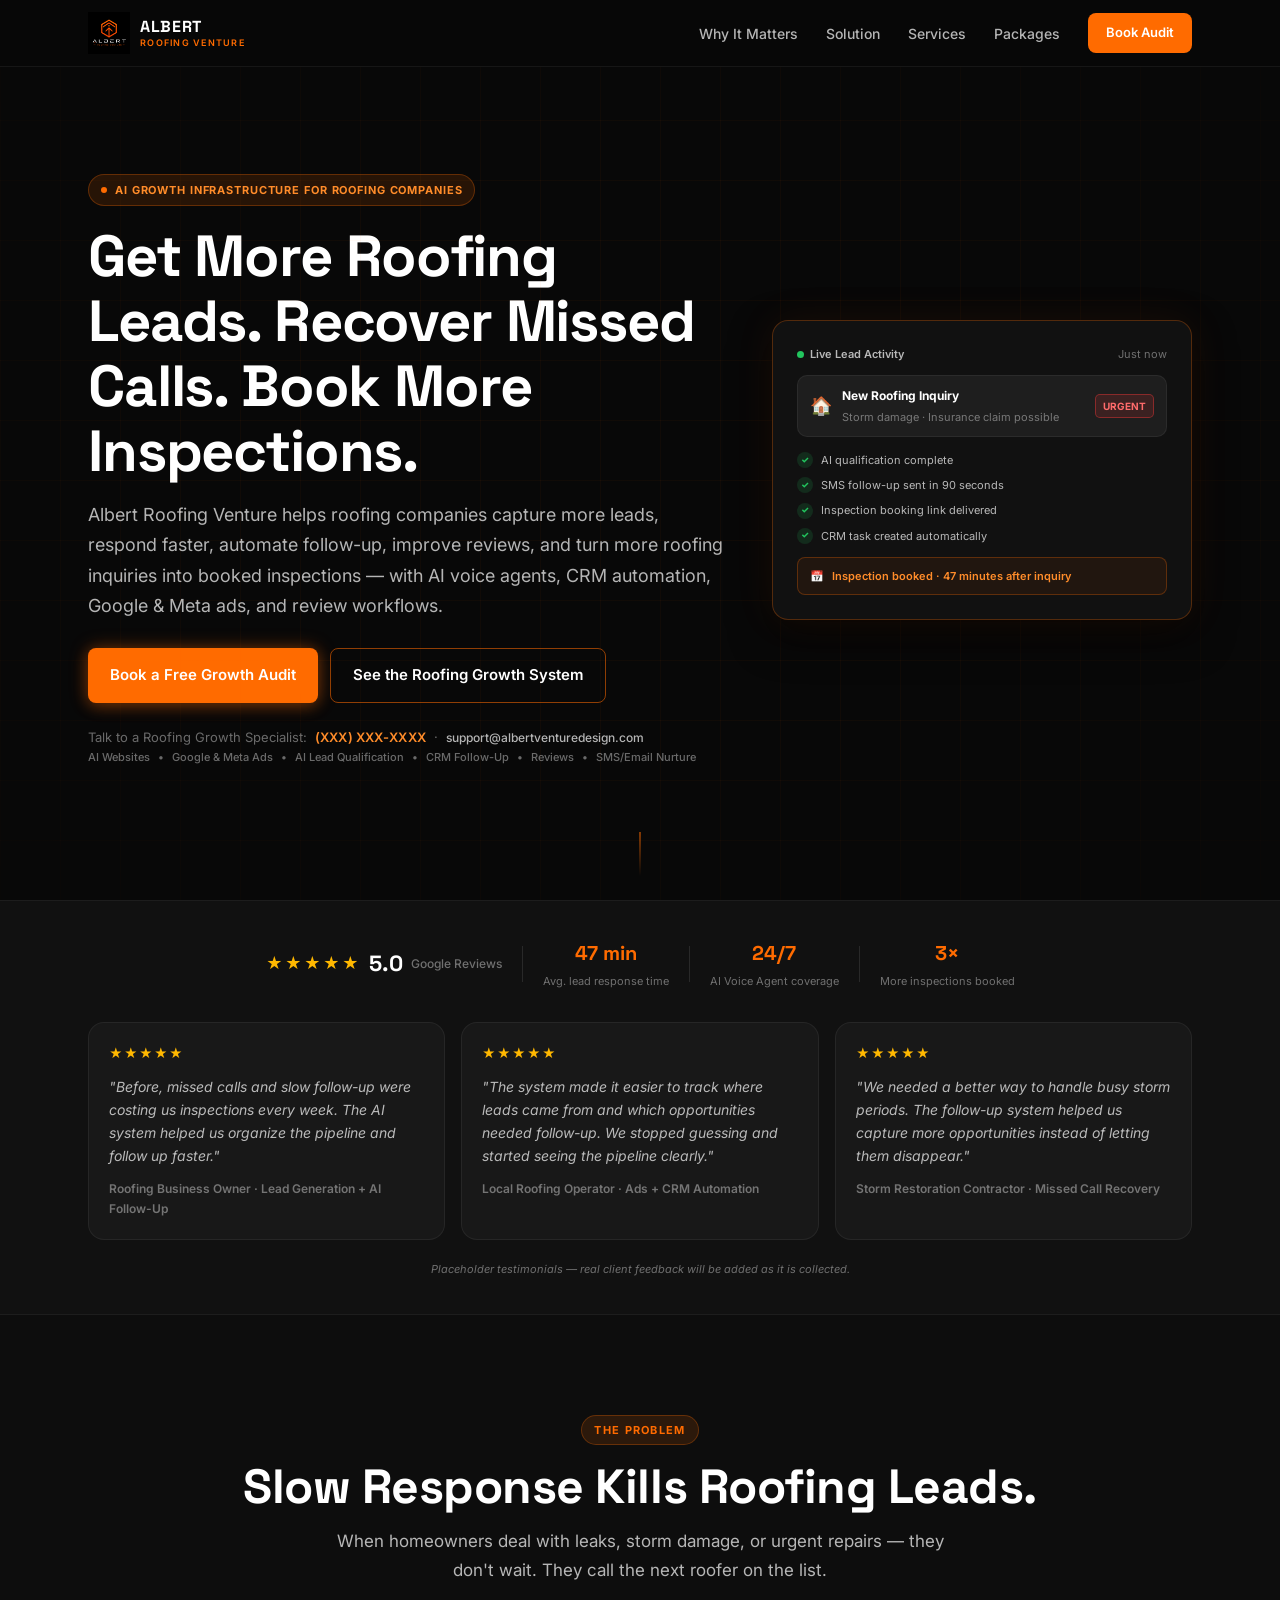
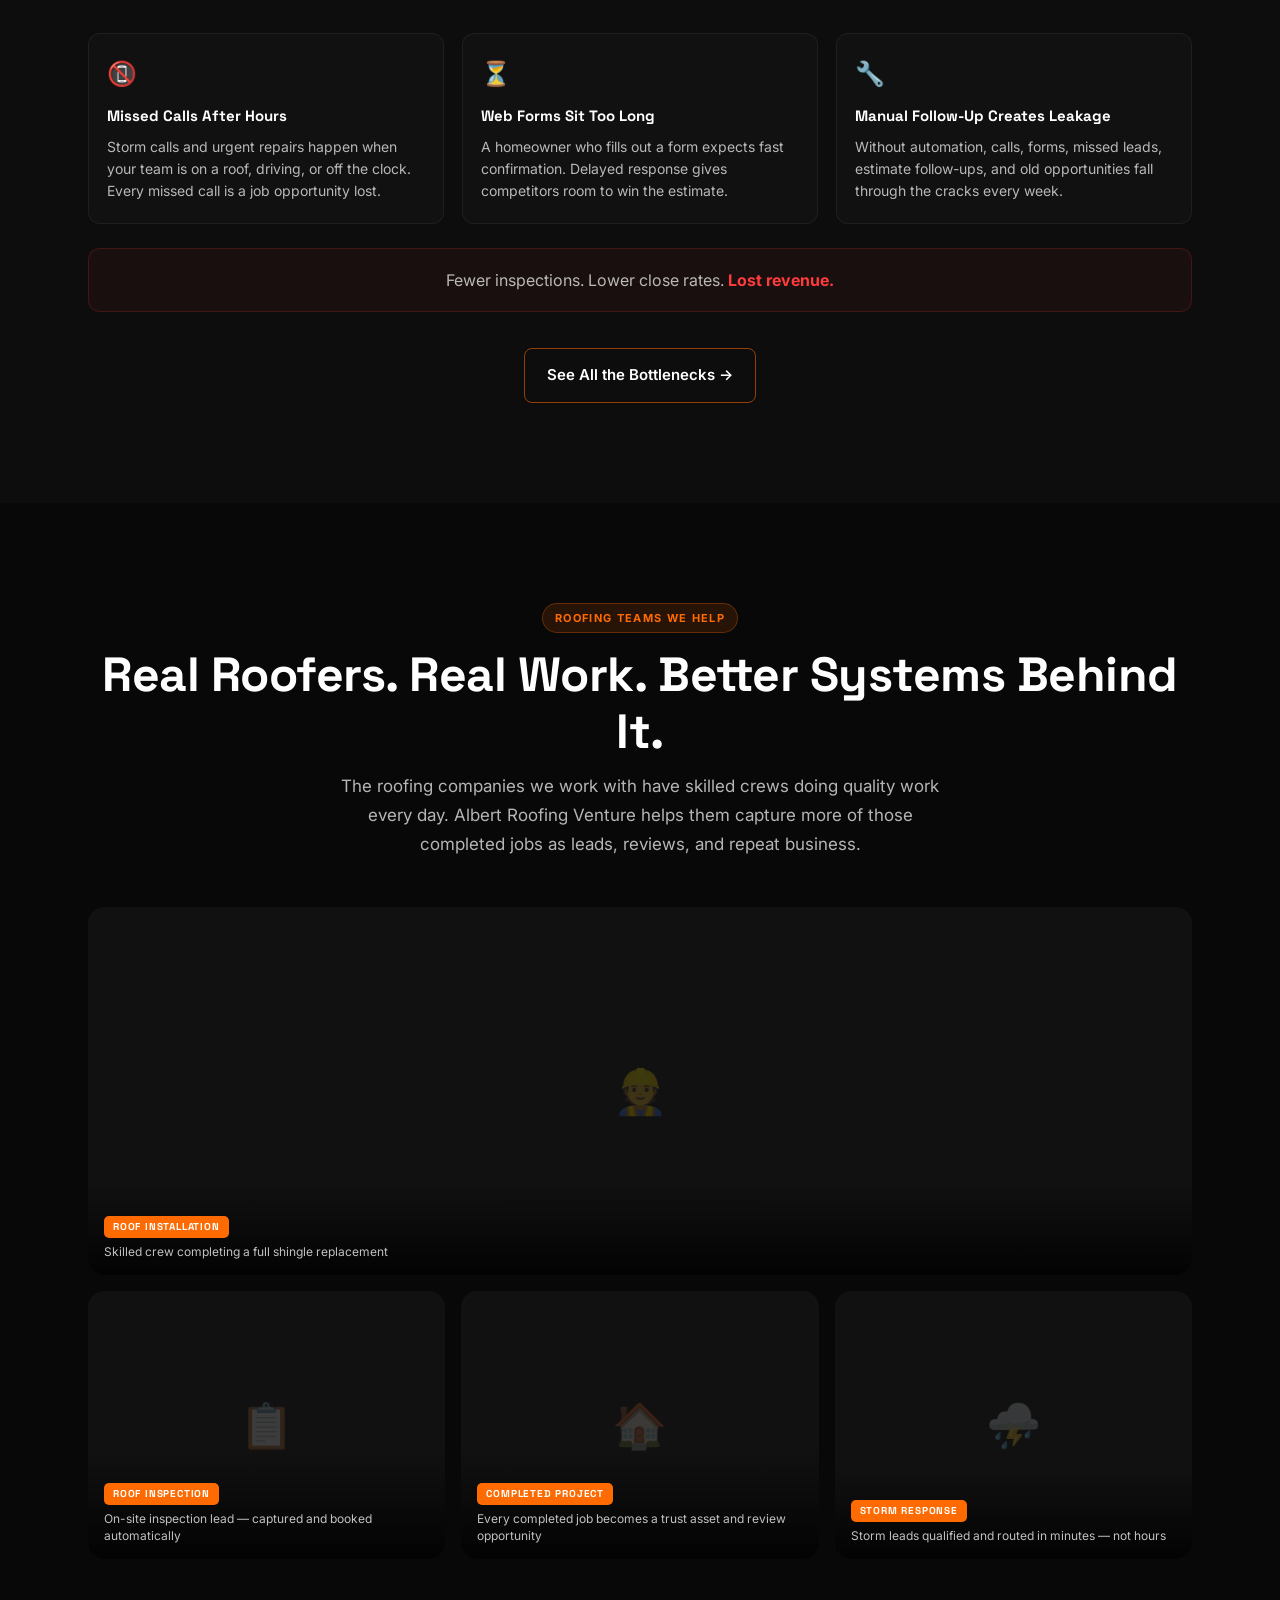
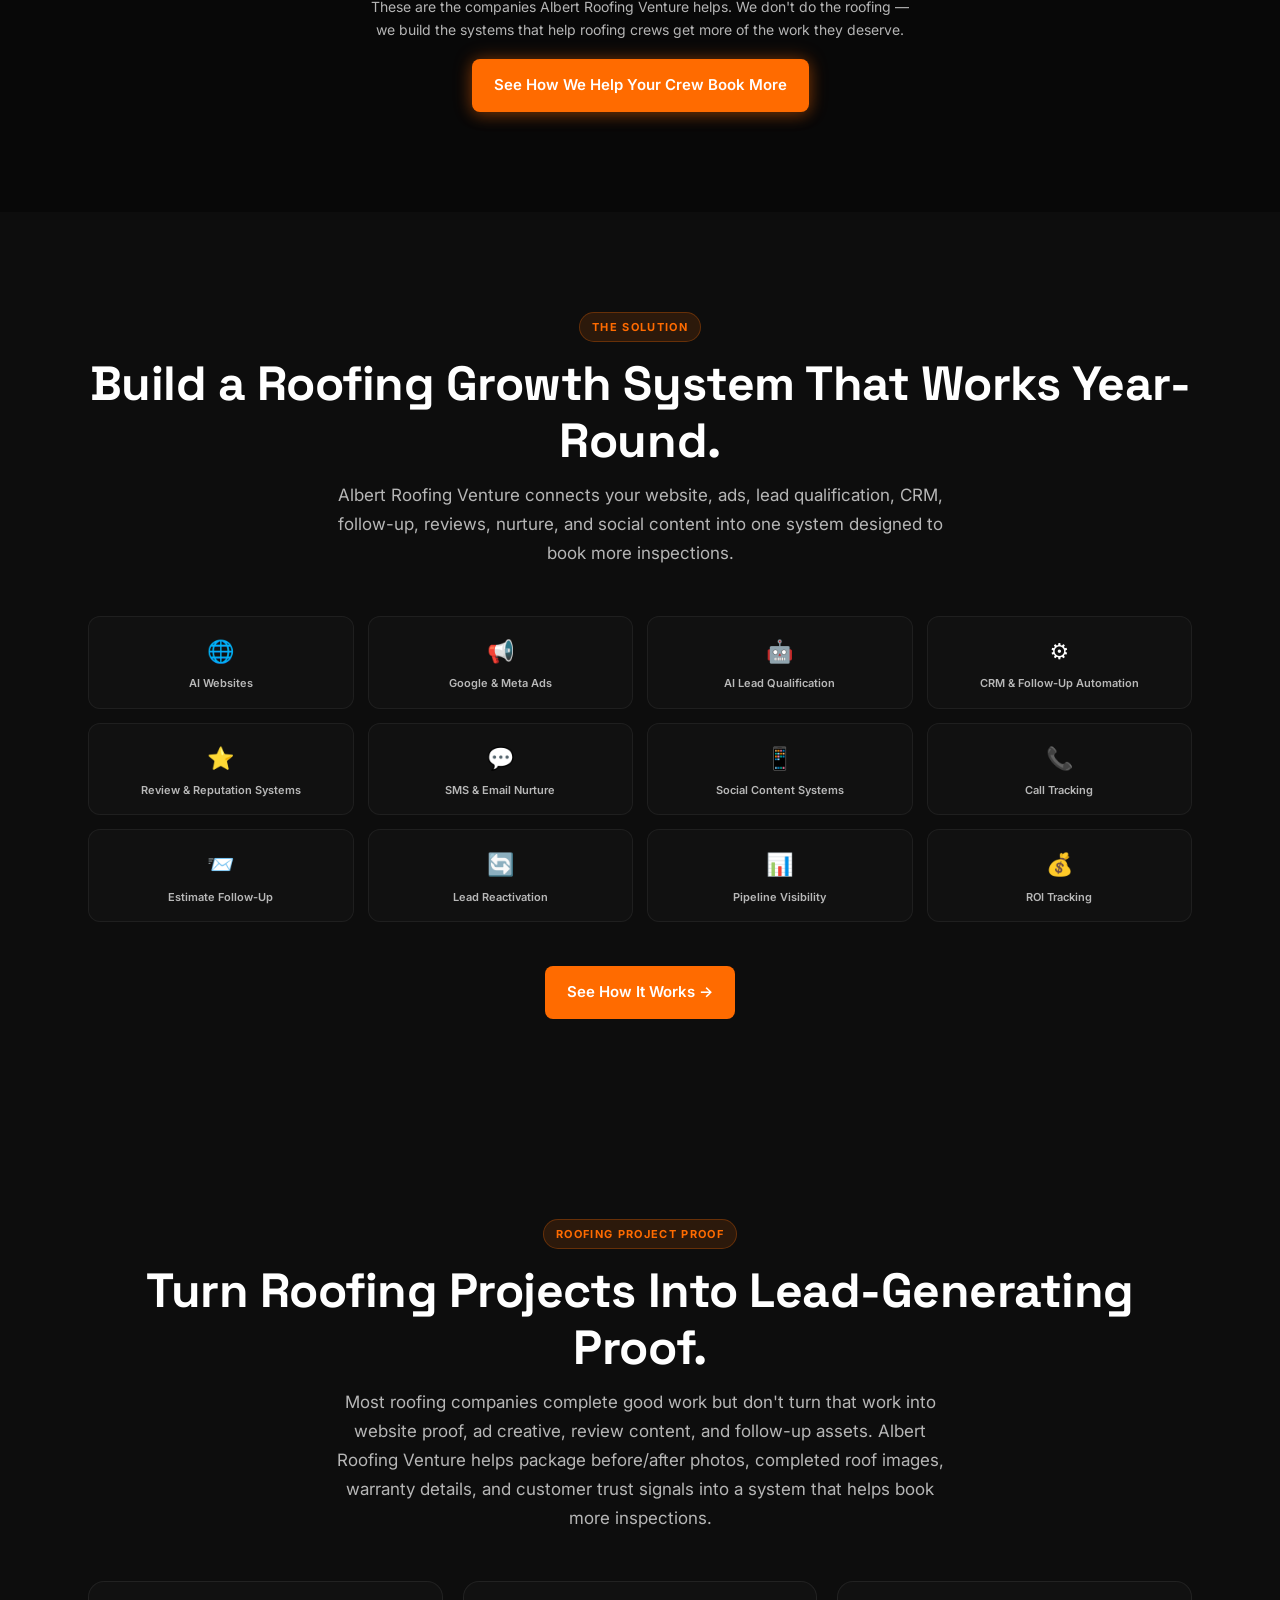
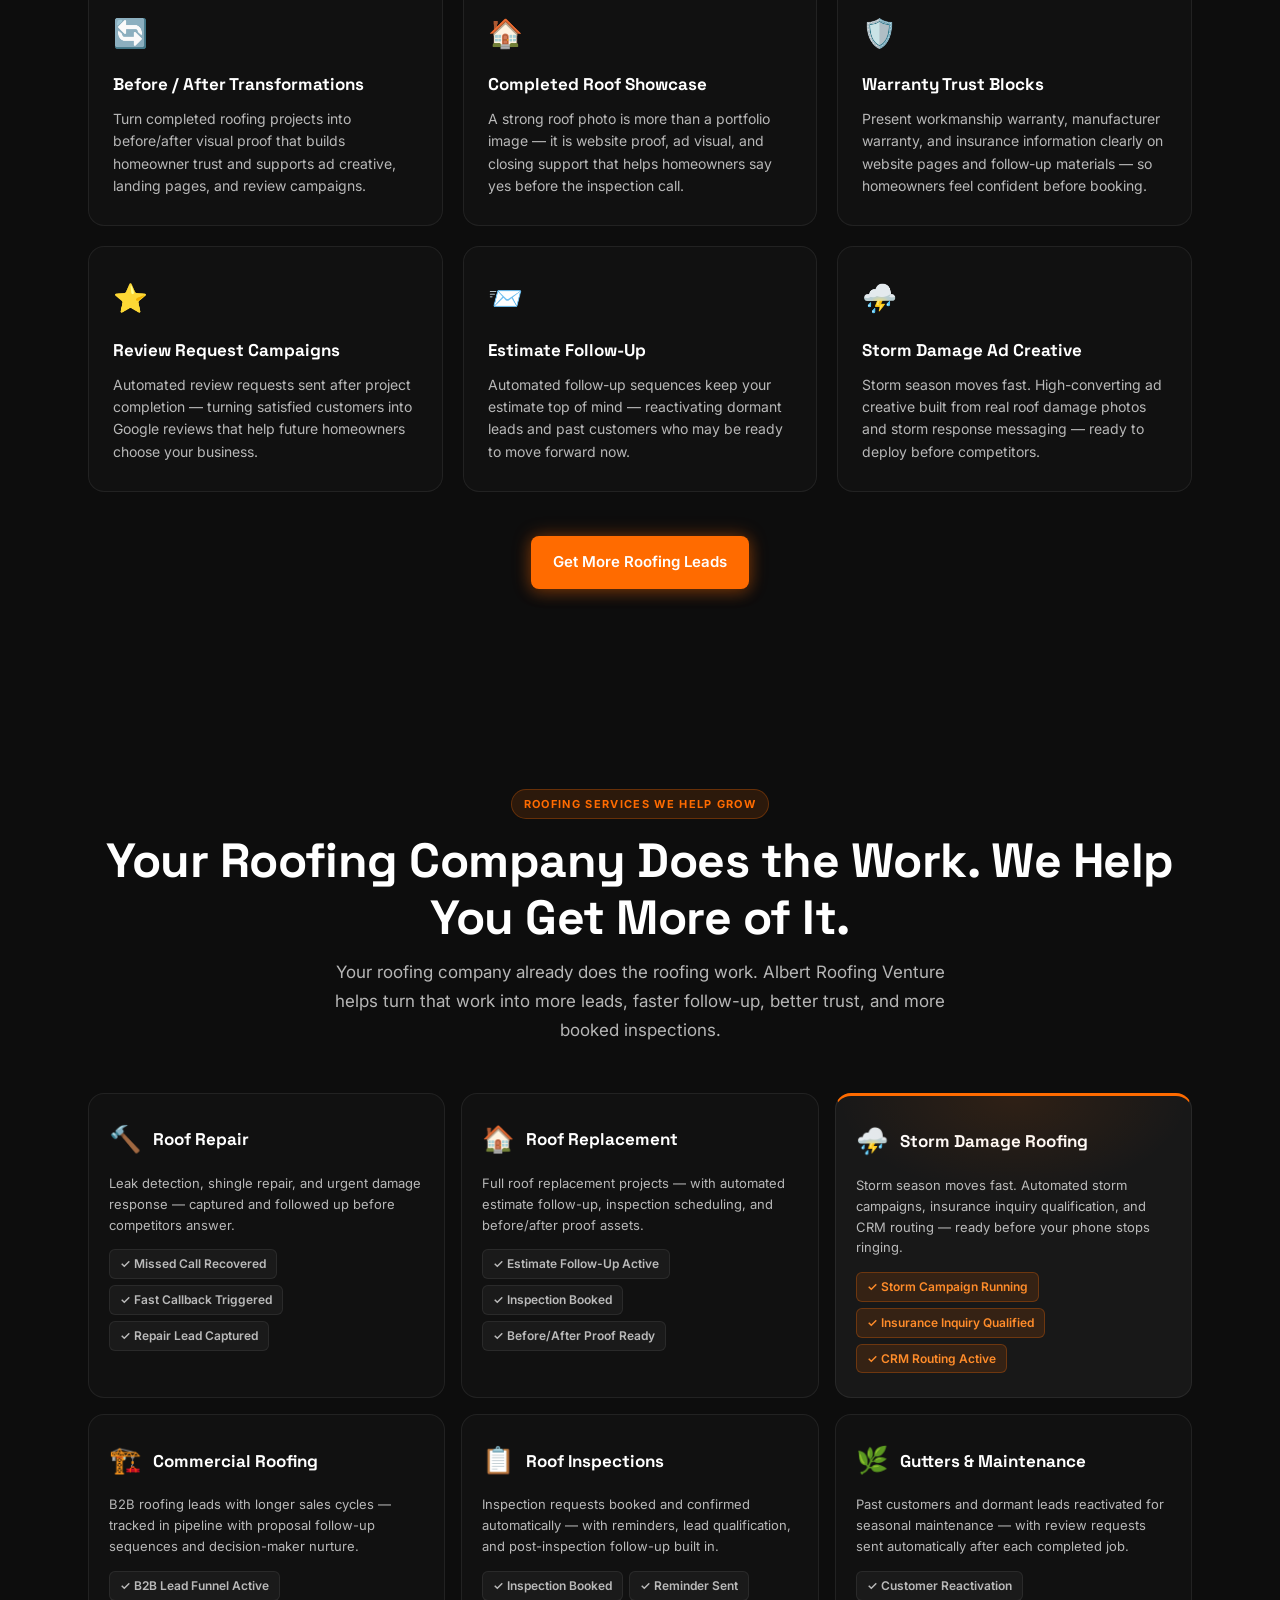
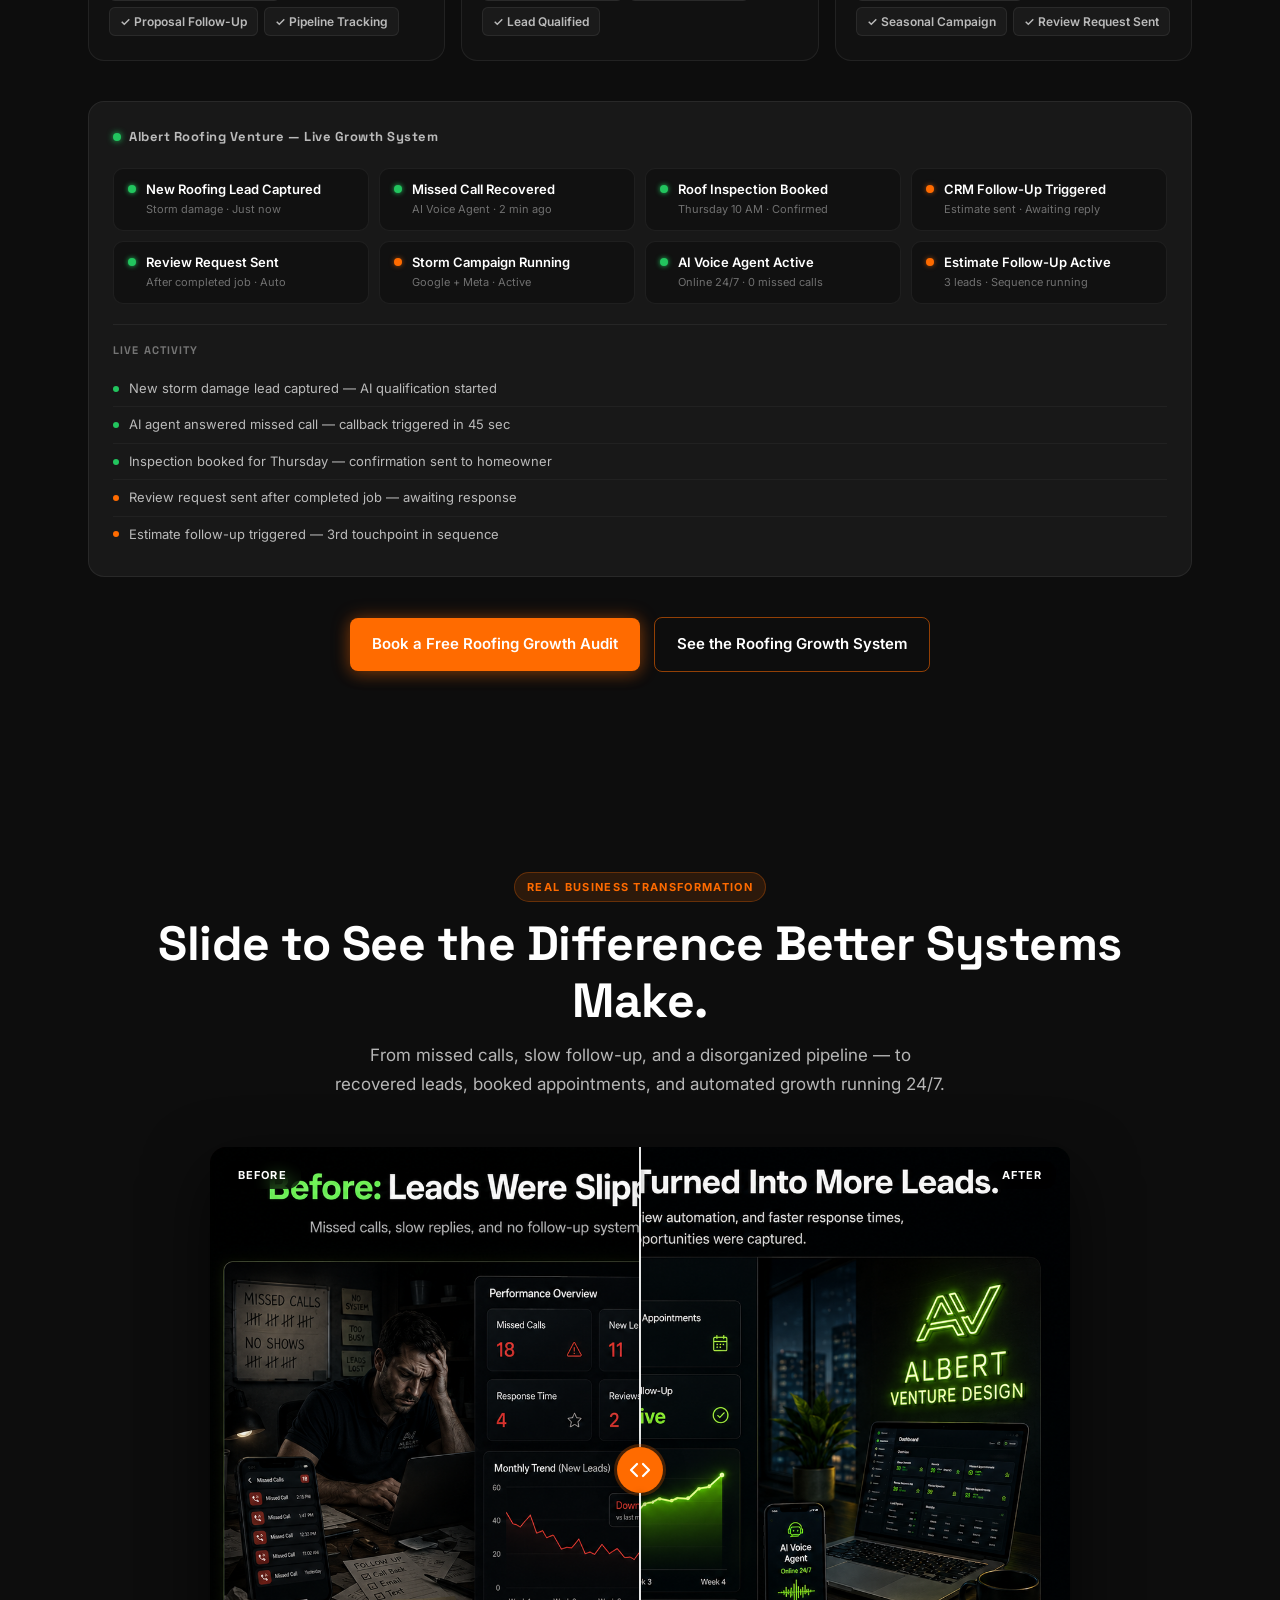
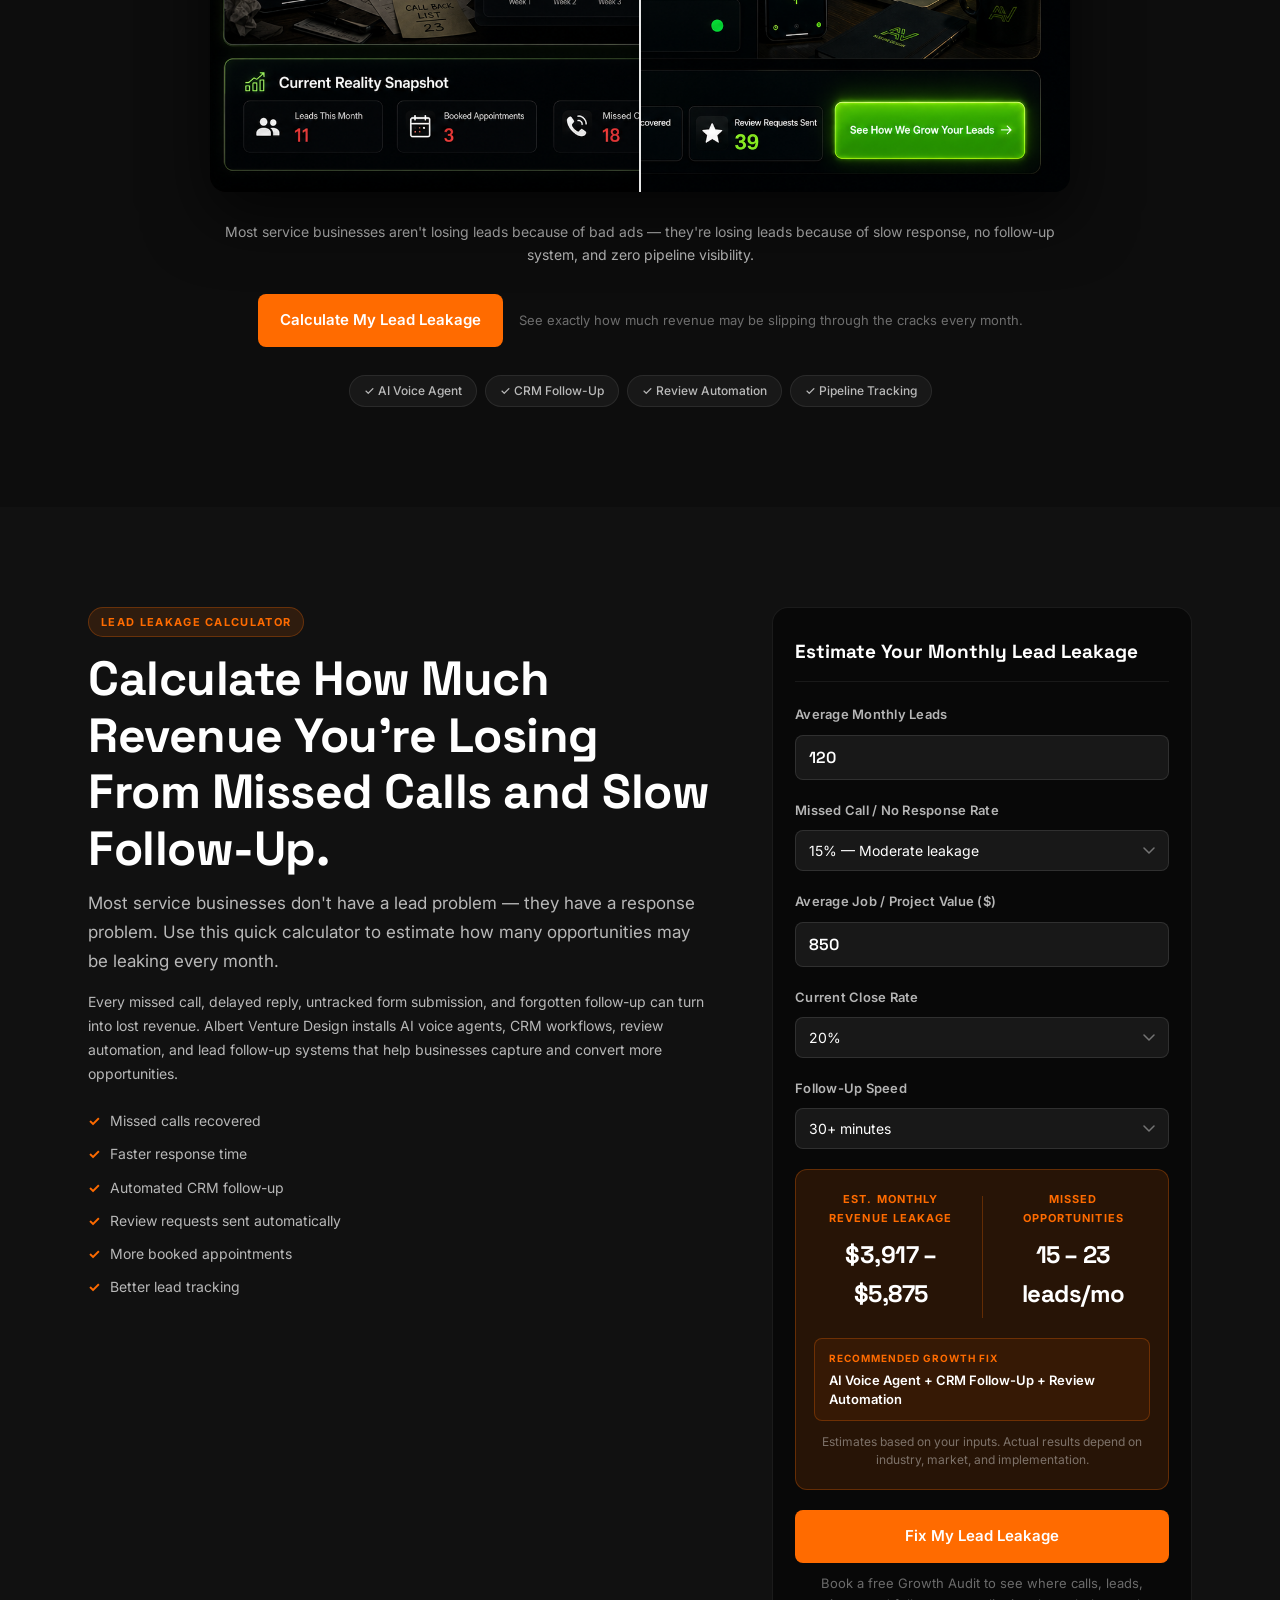
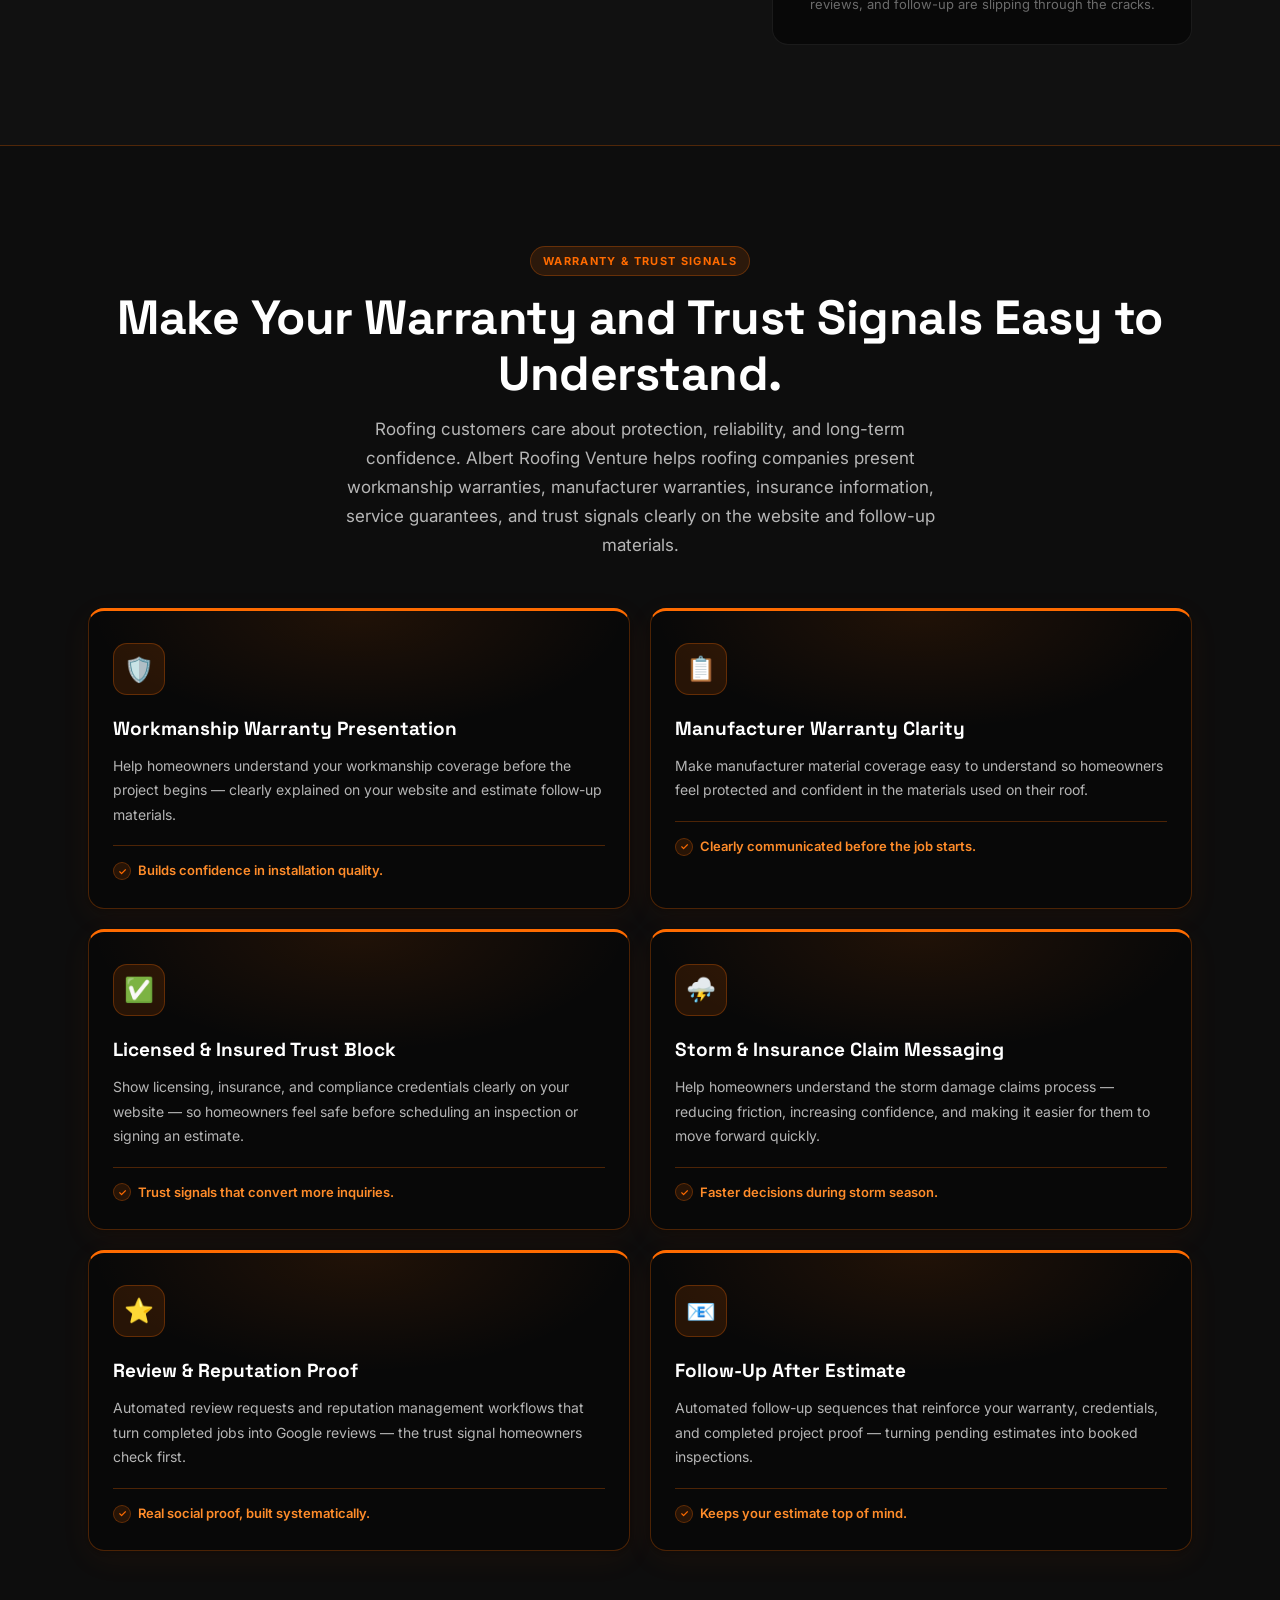
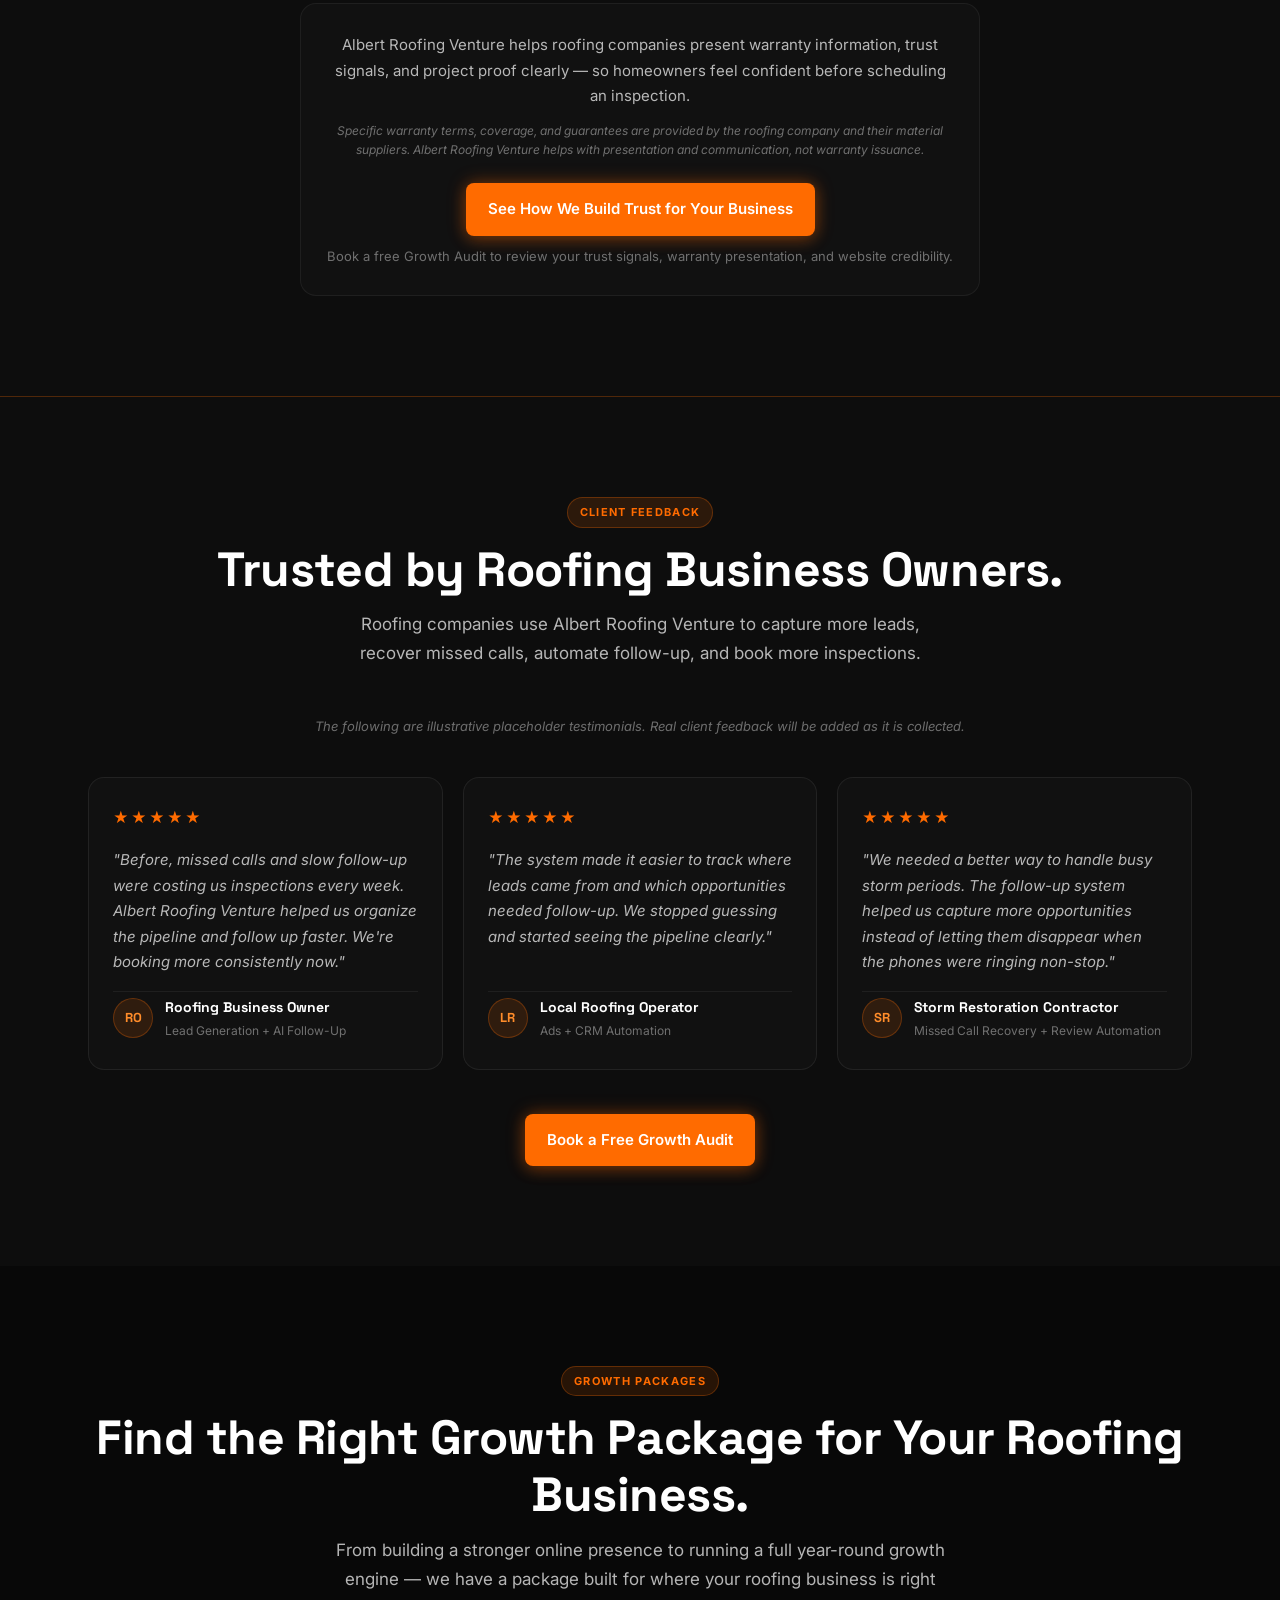
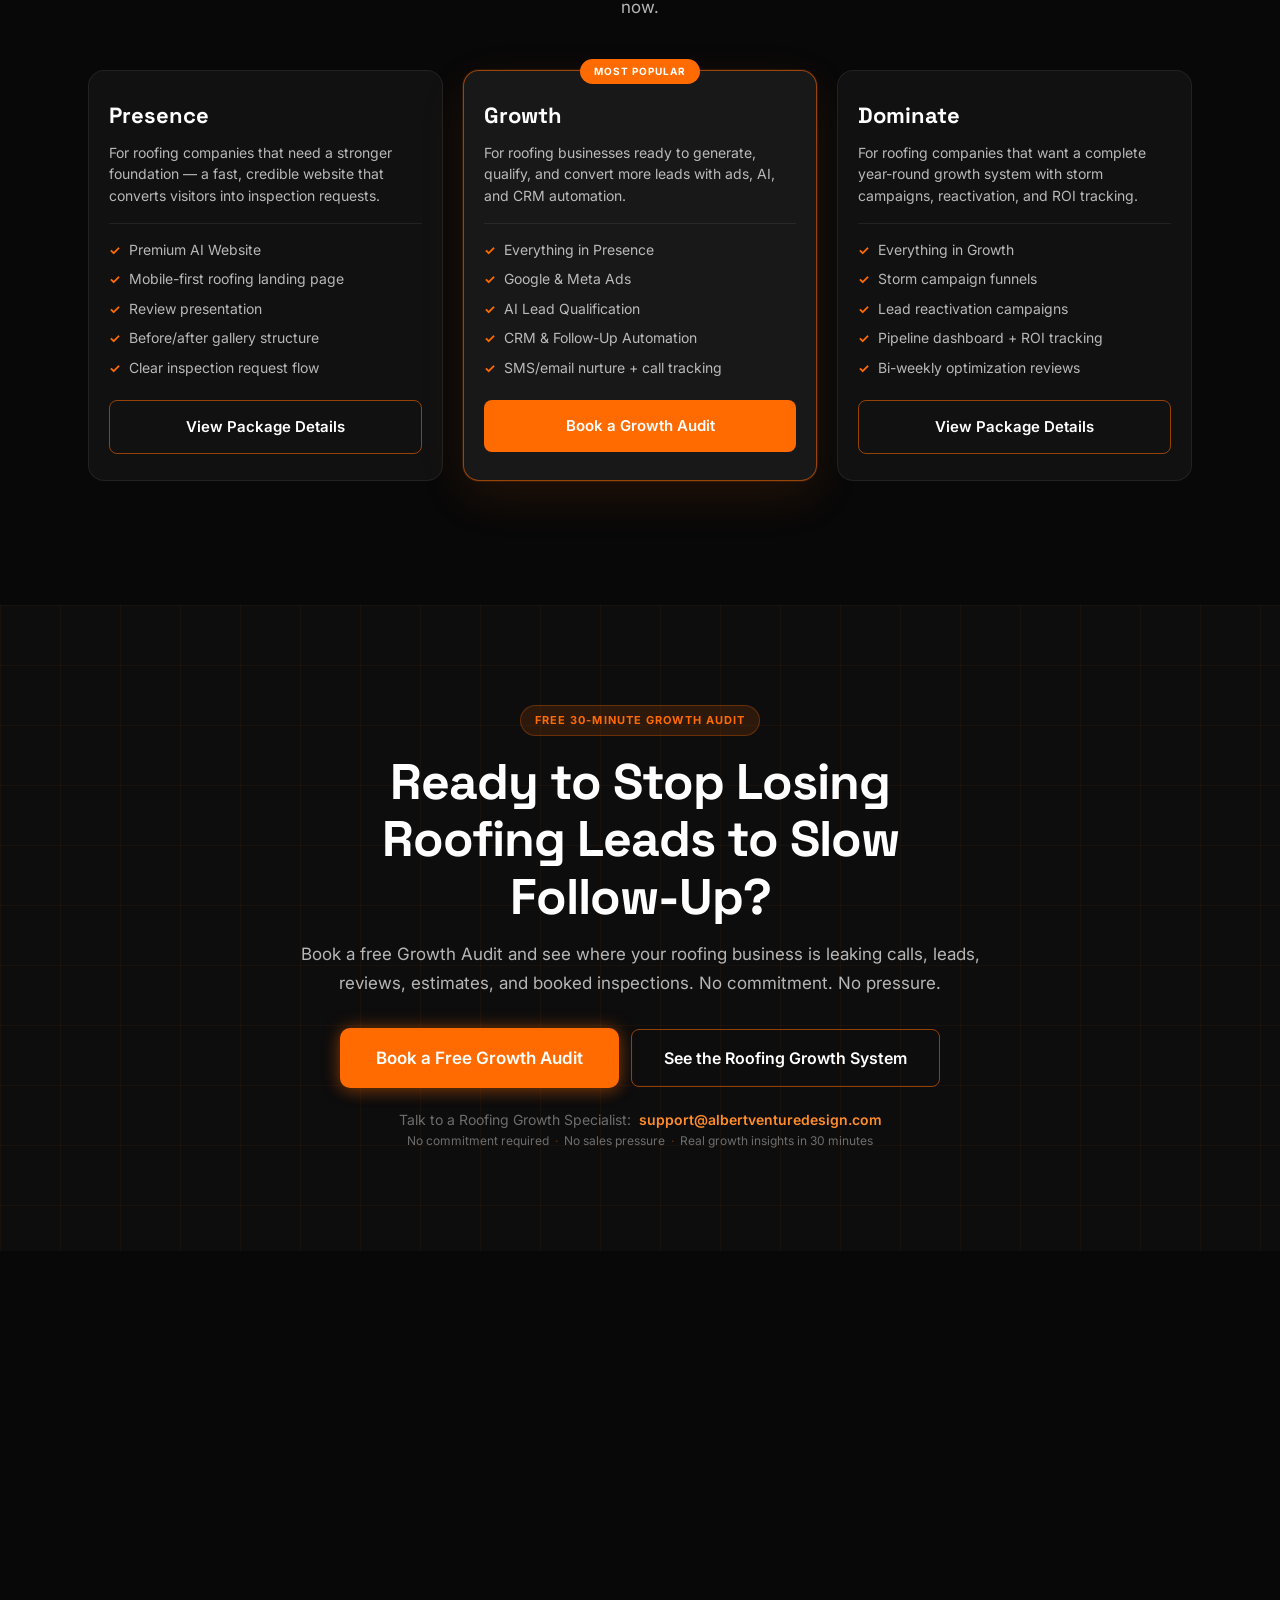
==== commit d62f1973: "Add reviews strip, technician photos section, hero phone number - Hero: added (XXX) XXX-XXXX phone +" ====
--- a/index.html
+++ b/index.html
@@ -60,7 +60,9 @@
         </div>
         <div class="hero-phone">
           <span class="hero-phone-label">Talk to a Roofing Growth Specialist:</span>
-          <a href="mailto:support@albertventuredesign.com" class="hero-phone-num">support@albertventuredesign.com</a>
+          <a href="tel:+10000000000" class="hero-phone-num">(XXX) XXX-XXXX</a>
+          <span class="hero-phone-sep">·</span>
+          <a href="mailto:support@albertventuredesign.com" class="hero-phone-email">support@albertventuredesign.com</a>
         </div>
         <div class="trust-strip">
           <span>AI Websites</span>
@@ -124,6 +126,43 @@
     </div>
   </section>
 
+  <!-- SOCIAL PROOF STRIP =========================================== -->
+  <section class="social-proof-strip">
+    <div class="container">
+      <div class="sp-top">
+        <div class="sp-rating">
+          <span class="sp-stars">★★★★★</span>
+          <span class="sp-score">5.0</span>
+          <span class="sp-source">Google Reviews</span>
+        </div>
+        <div class="sp-divider"></div>
+        <div class="sp-stat"><span class="sp-num">47 min</span><span class="sp-label">Avg. lead response time</span></div>
+        <div class="sp-divider"></div>
+        <div class="sp-stat"><span class="sp-num">24/7</span><span class="sp-label">AI Voice Agent coverage</span></div>
+        <div class="sp-divider"></div>
+        <div class="sp-stat"><span class="sp-num">3×</span><span class="sp-label">More inspections booked</span></div>
+      </div>
+      <div class="sp-reviews">
+        <div class="sp-review">
+          <div class="sp-rev-stars">★★★★★</div>
+          <p class="sp-rev-text">"Before, missed calls and slow follow-up were costing us inspections every week. The AI system helped us organize the pipeline and follow up faster."</p>
+          <div class="sp-rev-author">Roofing Business Owner · Lead Generation + AI Follow-Up</div>
+        </div>
+        <div class="sp-review">
+          <div class="sp-rev-stars">★★★★★</div>
+          <p class="sp-rev-text">"The system made it easier to track where leads came from and which opportunities needed follow-up. We stopped guessing and started seeing the pipeline clearly."</p>
+          <div class="sp-rev-author">Local Roofing Operator · Ads + CRM Automation</div>
+        </div>
+        <div class="sp-review">
+          <div class="sp-rev-stars">★★★★★</div>
+          <p class="sp-rev-text">"We needed a better way to handle busy storm periods. The follow-up system helped us capture more opportunities instead of letting them disappear."</p>
+          <div class="sp-rev-author">Storm Restoration Contractor · Missed Call Recovery</div>
+        </div>
+      </div>
+      <p class="sp-disclaimer">Placeholder testimonials — real client feedback will be added as it is collected.</p>
+    </div>
+  </section>
+
   <!-- PAIN OVERVIEW -->
   <section class="section pain" id="pain">
     <div class="container">
@@ -154,6 +193,63 @@
       </div>
       <div style="text-align:center;margin-top:36px;">
         <a href="why-it-matters.html" class="btn btn-ghost">See All the Bottlenecks →</a>
+      </div>
+    </div>
+  </section>
+
+  <!-- TECHNICIANS AT WORK =========================================== -->
+  <section class="section tech-section" id="technicians-at-work">
+    <div class="container">
+      <div class="section-header">
+        <div class="section-label">Roofing Teams We Help</div>
+        <h2 class="section-title">Real Roofers. Real Work. Better Systems Behind It.</h2>
+        <p class="section-sub">The roofing companies we work with have skilled crews doing quality work every day. Albert Roofing Venture helps them capture more of those completed jobs as leads, reviews, and repeat business.</p>
+      </div>
+      <!--
+        PHOTOS: Add these image files to the project root folder when available:
+          tech-1.jpg — roofing crew installing shingles on a roof
+          tech-2.jpg — technician inspecting roof / using clipboard or drone
+          tech-3.jpg — completed roof project, strong curb appeal
+          tech-4.jpg — storm damage assessment or insurance inspection
+        Gradient placeholders show until photos are added.
+      -->
+      <div class="tech-grid">
+        <div class="tech-photo-wrap tech-photo-large">
+          <img src="tech-1.jpg" alt="Roofing crew installing premium shingles on a residential roof" class="tech-photo" loading="lazy" onerror="this.style.display='none'">
+          <div class="tech-placeholder">👷</div>
+          <div class="tech-overlay">
+            <div class="tech-tag">Roof Installation</div>
+            <div class="tech-caption">Skilled crew completing a full shingle replacement</div>
+          </div>
+        </div>
+        <div class="tech-photo-wrap">
+          <img src="tech-2.jpg" alt="Roofing inspector on roof with clipboard conducting inspection" class="tech-photo" loading="lazy" onerror="this.style.display='none'">
+          <div class="tech-placeholder">📋</div>
+          <div class="tech-overlay">
+            <div class="tech-tag">Roof Inspection</div>
+            <div class="tech-caption">On-site inspection lead — captured and booked automatically</div>
+          </div>
+        </div>
+        <div class="tech-photo-wrap">
+          <img src="tech-3.jpg" alt="Completed residential roof replacement with clean new shingles" class="tech-photo" loading="lazy" onerror="this.style.display='none'">
+          <div class="tech-placeholder">🏠</div>
+          <div class="tech-overlay">
+            <div class="tech-tag">Completed Project</div>
+            <div class="tech-caption">Every completed job becomes a trust asset and review opportunity</div>
+          </div>
+        </div>
+        <div class="tech-photo-wrap">
+          <img src="tech-4.jpg" alt="Roofing team assessing storm damage on residential property" class="tech-photo" loading="lazy" onerror="this.style.display='none'">
+          <div class="tech-placeholder">⛈️</div>
+          <div class="tech-overlay">
+            <div class="tech-tag">Storm Response</div>
+            <div class="tech-caption">Storm leads qualified and routed in minutes — not hours</div>
+          </div>
+        </div>
+      </div>
+      <div class="tech-footer">
+        <p class="tech-footer-copy">These are the companies Albert Roofing Venture helps. We don't do the roofing — we build the systems that help roofing crews get more of the work they deserve.</p>
+        <a href="packages.html#cta" class="btn btn-primary btn-glow">See How We Help Your Crew Book More</a>
       </div>
     </div>
   </section>
--- a/styles.css
+++ b/styles.css
@@ -1756,6 +1756,222 @@
   }
 }
 
+/* ── Hero phone extras ──────────────────────────────────────────────── */
+.hero-phone-sep  { color: var(--w40); }
+.hero-phone-email {
+  color: var(--w70);
+  font-size: 12px;
+  font-weight: 500;
+}
+.hero-phone-email:hover { color: var(--white); text-decoration: underline; }
+
+/* ── Social Proof Strip ─────────────────────────────────────────────── */
+.social-proof-strip {
+  background: var(--black-3);
+  border-top: 1px solid rgba(255,255,255,0.05);
+  border-bottom: 1px solid rgba(255,255,255,0.05);
+  padding: 36px 0;
+  position: relative;
+  z-index: 2;
+}
+
+.sp-top {
+  display: flex;
+  align-items: center;
+  flex-wrap: wrap;
+  gap: 20px;
+  justify-content: center;
+  margin-bottom: 32px;
+}
+
+.sp-rating {
+  display: flex;
+  align-items: center;
+  gap: 8px;
+}
+
+.sp-stars { color: #FFB800; font-size: 16px; letter-spacing: 2px; }
+
+.sp-score {
+  font-family: var(--font-h);
+  font-size: 22px;
+  font-weight: 800;
+  color: var(--white);
+}
+
+.sp-source {
+  font-size: 12px;
+  color: var(--w40);
+  font-weight: 500;
+}
+
+.sp-divider {
+  width: 1px;
+  height: 36px;
+  background: rgba(255,255,255,0.1);
+  display: none;
+}
+
+.sp-stat {
+  display: flex;
+  flex-direction: column;
+  align-items: center;
+  gap: 2px;
+}
+
+.sp-num {
+  font-family: var(--font-h);
+  font-size: 20px;
+  font-weight: 800;
+  color: var(--orange);
+}
+
+.sp-label {
+  font-size: 11px;
+  color: var(--w40);
+  text-align: center;
+}
+
+.sp-reviews {
+  display: grid;
+  grid-template-columns: 1fr;
+  gap: 16px;
+}
+
+.sp-review {
+  background: var(--black-4);
+  border: 1px solid rgba(255,255,255,0.06);
+  border-radius: var(--r-lg);
+  padding: 20px;
+}
+
+.sp-rev-stars { color: #FFB800; font-size: 13px; letter-spacing: 1px; margin-bottom: 10px; }
+
+.sp-rev-text {
+  font-size: 14px;
+  color: var(--w70);
+  line-height: 1.65;
+  font-style: italic;
+  margin-bottom: 12px;
+}
+
+.sp-rev-author {
+  font-size: 12px;
+  color: var(--w40);
+  font-weight: 600;
+}
+
+.sp-disclaimer {
+  text-align: center;
+  font-size: 11px;
+  color: var(--w40);
+  font-style: italic;
+  margin-top: 20px;
+}
+
+@media (min-width: 640px) {
+  .sp-divider { display: block; }
+  .sp-reviews  { grid-template-columns: repeat(3, 1fr); }
+}
+
+/* ── Technicians at Work ────────────────────────────────────────────── */
+.tech-section { background: var(--black); }
+
+.tech-grid {
+  display: grid;
+  grid-template-columns: 1fr 1fr;
+  gap: 12px;
+  margin-bottom: 36px;
+}
+
+.tech-photo-wrap {
+  position: relative;
+  border-radius: var(--r-lg);
+  overflow: hidden;
+  aspect-ratio: 4 / 3;
+  background: var(--black-3);
+  display: flex;
+  align-items: center;
+  justify-content: center;
+}
+
+.tech-photo-large {
+  grid-column: 1 / -1;
+  aspect-ratio: 16 / 7;
+}
+
+.tech-photo {
+  position: absolute;
+  inset: 0;
+  width: 100%;
+  height: 100%;
+  object-fit: cover;
+  display: block;
+  transition: transform 0.4s ease;
+}
+.tech-photo-wrap:hover .tech-photo { transform: scale(1.03); }
+
+.tech-placeholder {
+  font-size: 44px;
+  opacity: 0.18;
+  user-select: none;
+  pointer-events: none;
+}
+
+.tech-overlay {
+  position: absolute;
+  bottom: 0; left: 0; right: 0;
+  background: linear-gradient(to top, rgba(0,0,0,0.85) 0%, transparent 100%);
+  padding: 28px 16px 14px;
+  pointer-events: none;
+}
+
+.tech-tag {
+  display: inline-block;
+  background: var(--orange);
+  color: #fff;
+  font-family: var(--font-h);
+  font-size: 10px;
+  font-weight: 700;
+  letter-spacing: 0.08em;
+  text-transform: uppercase;
+  padding: 3px 9px;
+  border-radius: 5px;
+  margin-bottom: 6px;
+}
+
+.tech-caption {
+  font-size: 12px;
+  color: rgba(255,255,255,0.75);
+  line-height: 1.4;
+}
+
+.tech-footer {
+  text-align: center;
+  display: flex;
+  flex-direction: column;
+  align-items: center;
+  gap: 18px;
+}
+
+.tech-footer-copy {
+  font-size: 14px;
+  color: var(--w70);
+  max-width: 560px;
+  line-height: 1.65;
+}
+
+@media (min-width: 640px) {
+  .tech-grid {
+    grid-template-columns: repeat(3, 1fr);
+    gap: 16px;
+  }
+  .tech-photo-large {
+    grid-column: 1 / -1;
+    aspect-ratio: 21 / 7;
+  }
+}
+
 /* ── Button glow & size variants ───────────────────────────────────── */
 .btn-glow {
   box-shadow: 0 0 18px rgba(255,107,0,0.35), 0 4px 16px rgba(255,107,0,0.20);
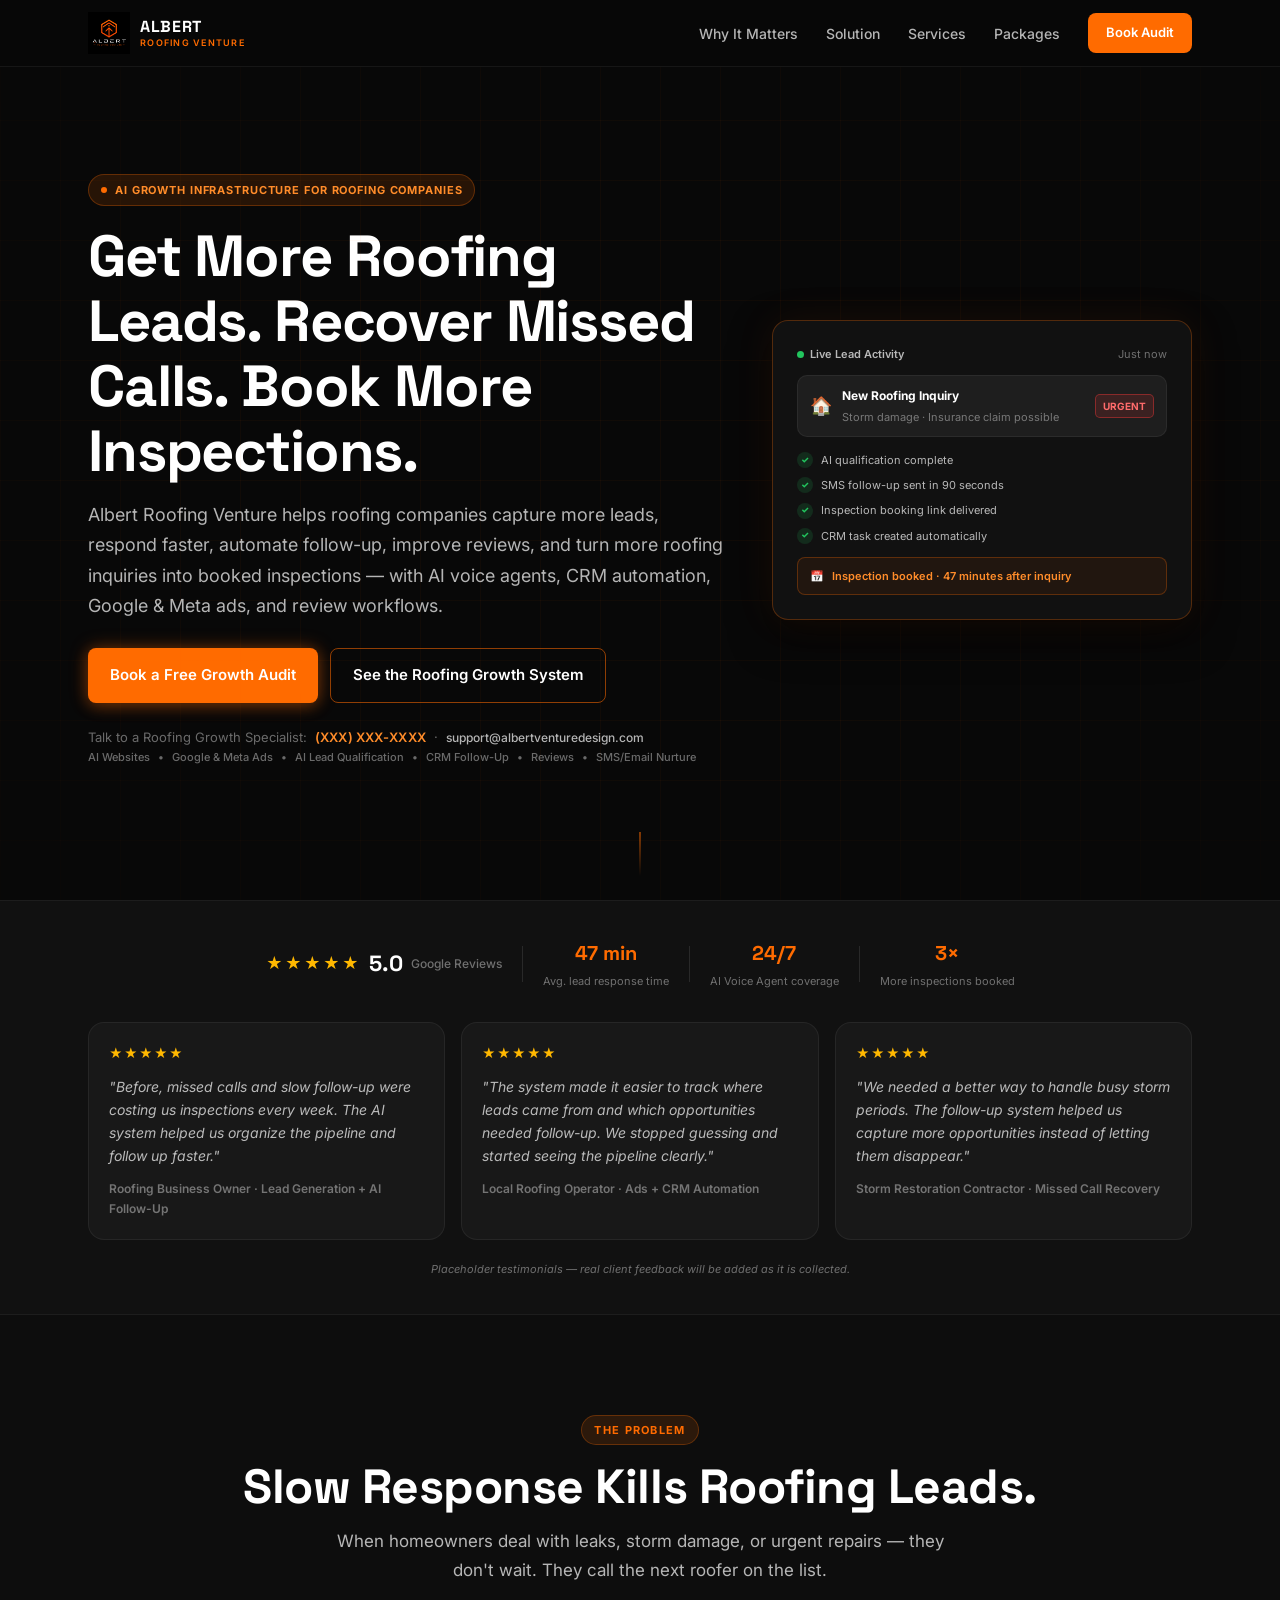
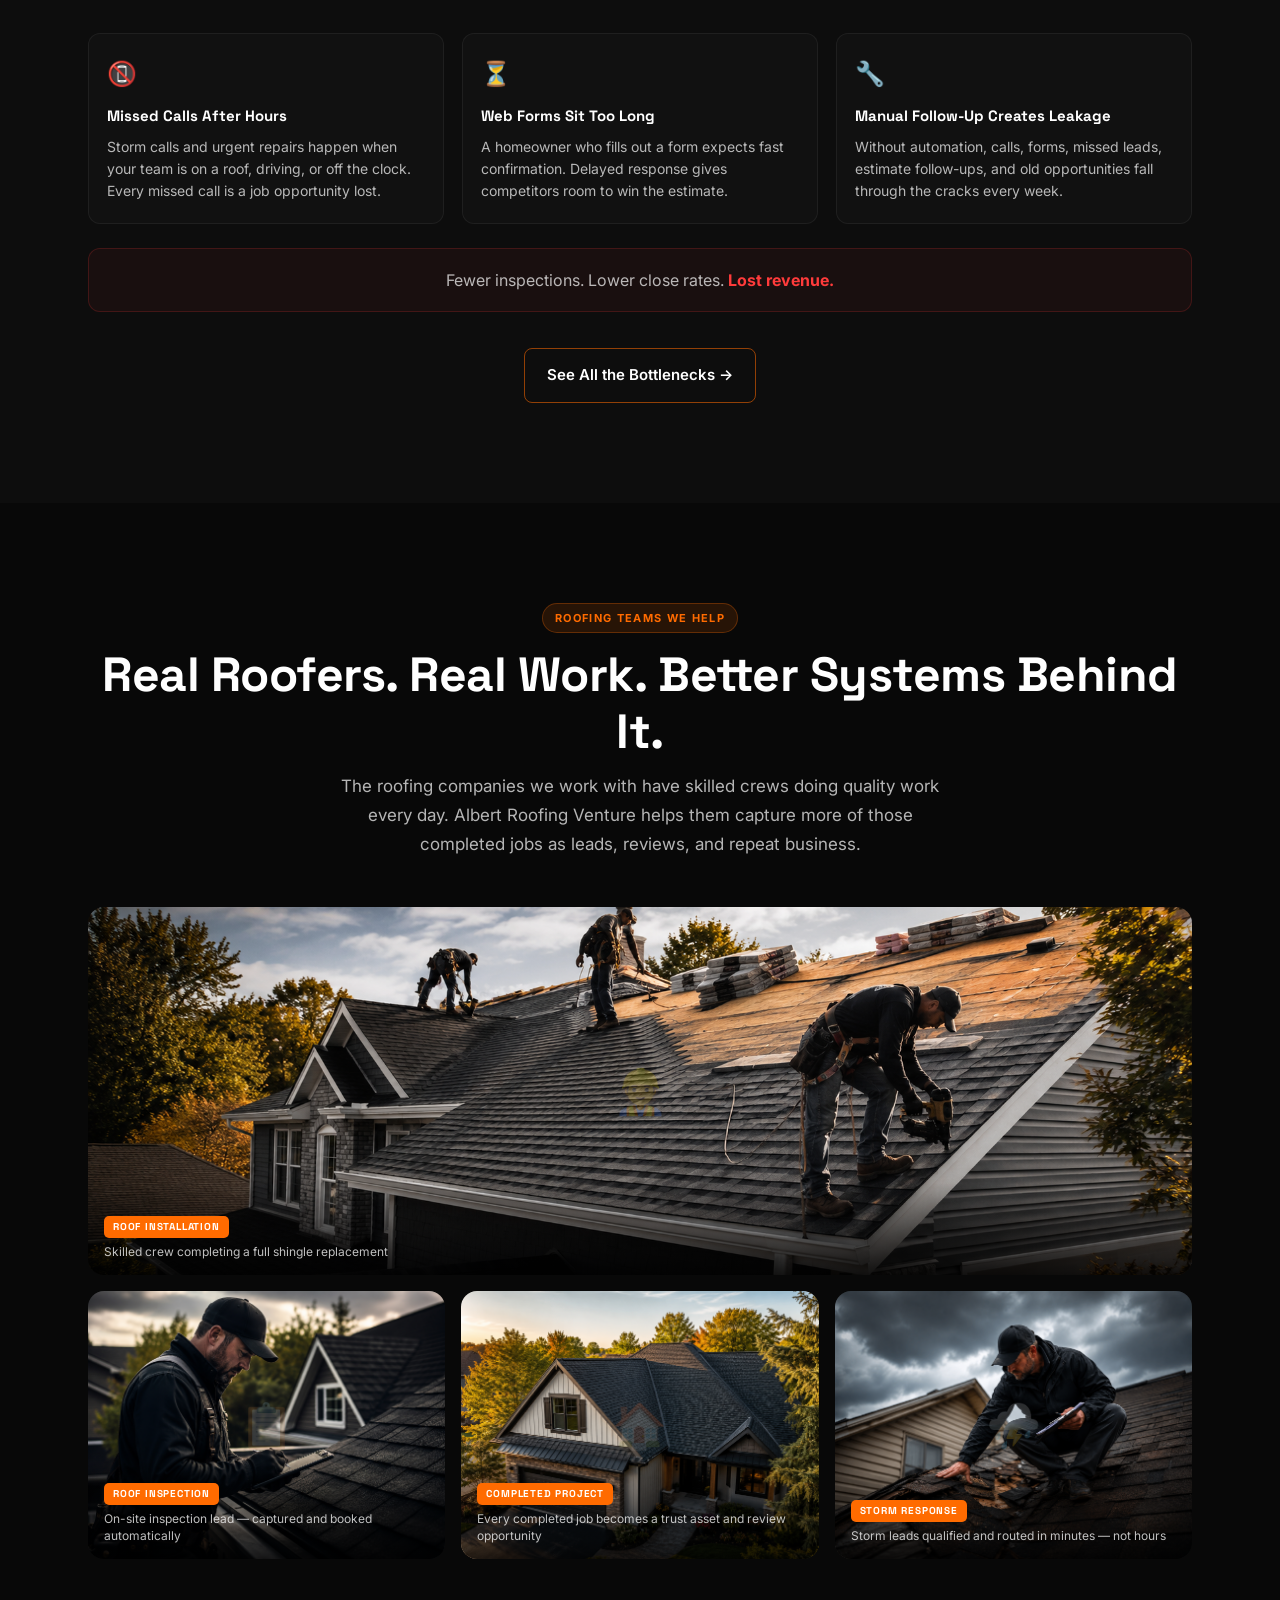
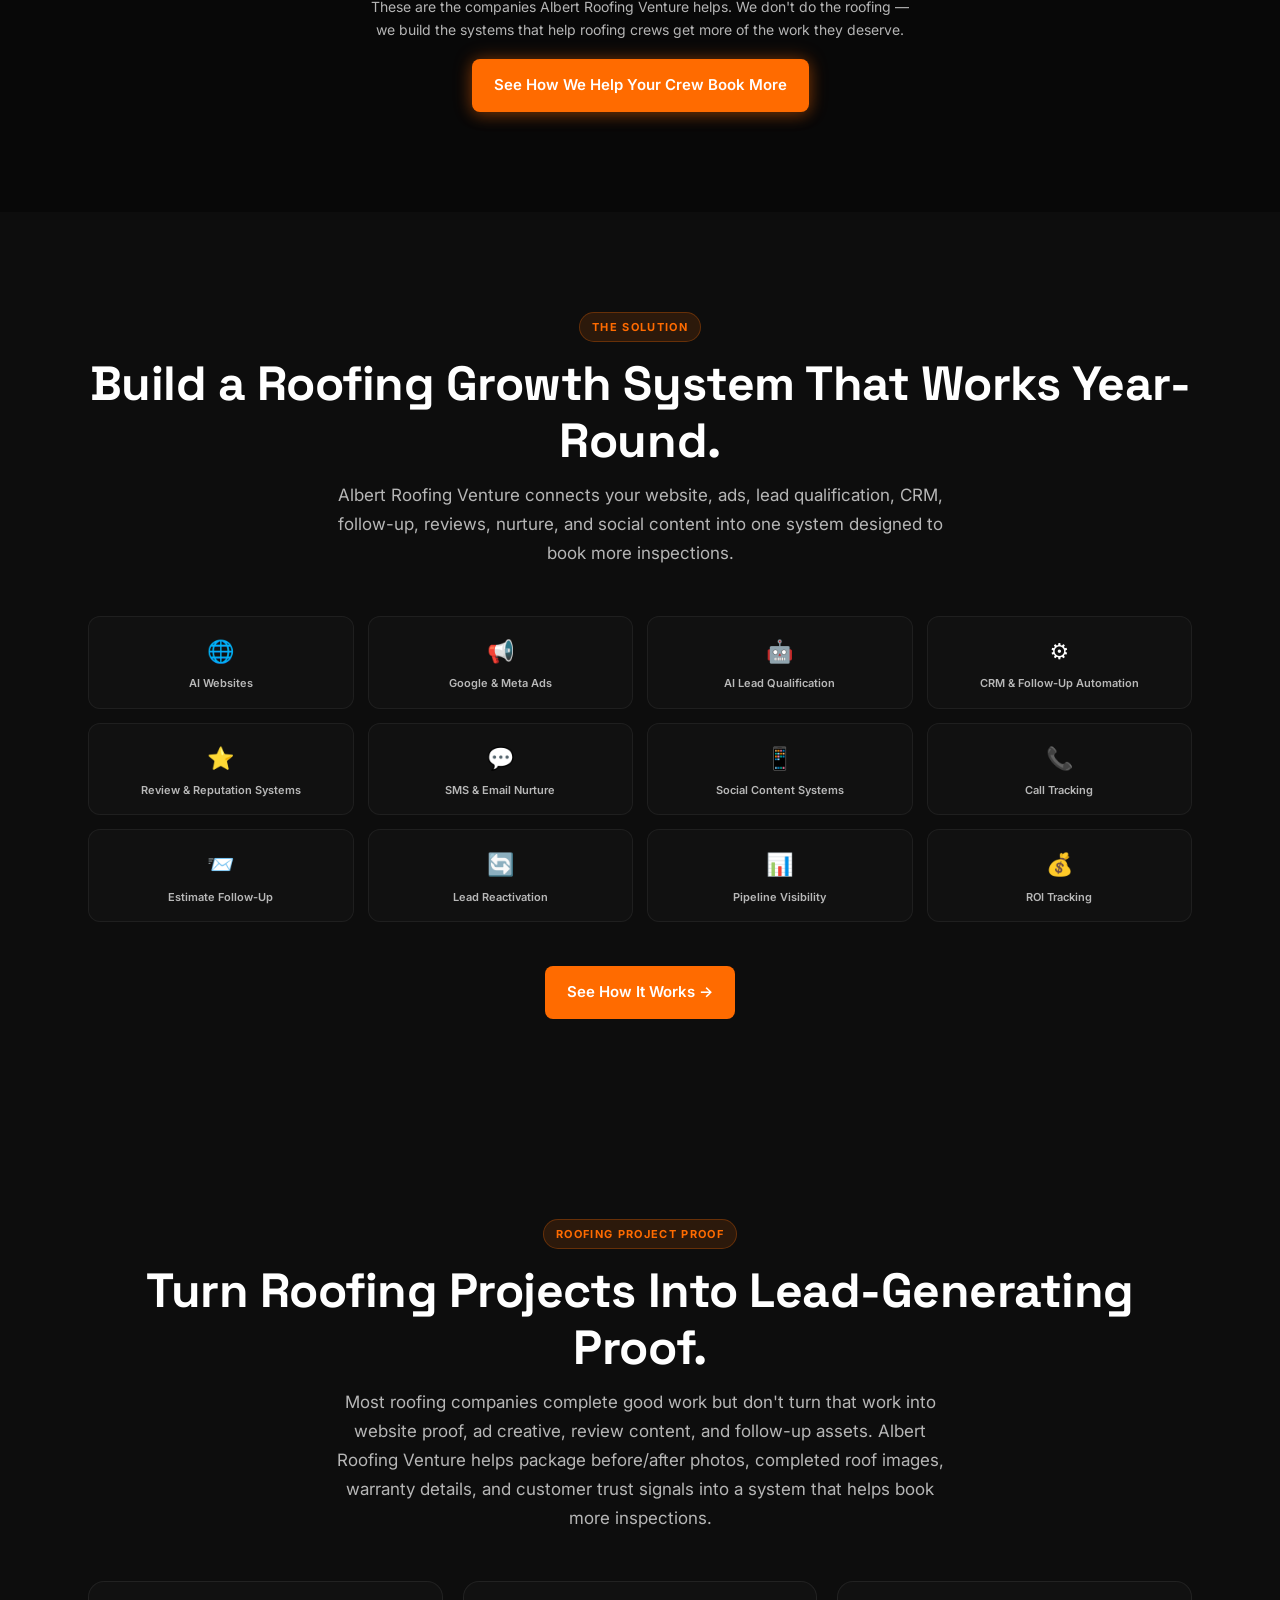
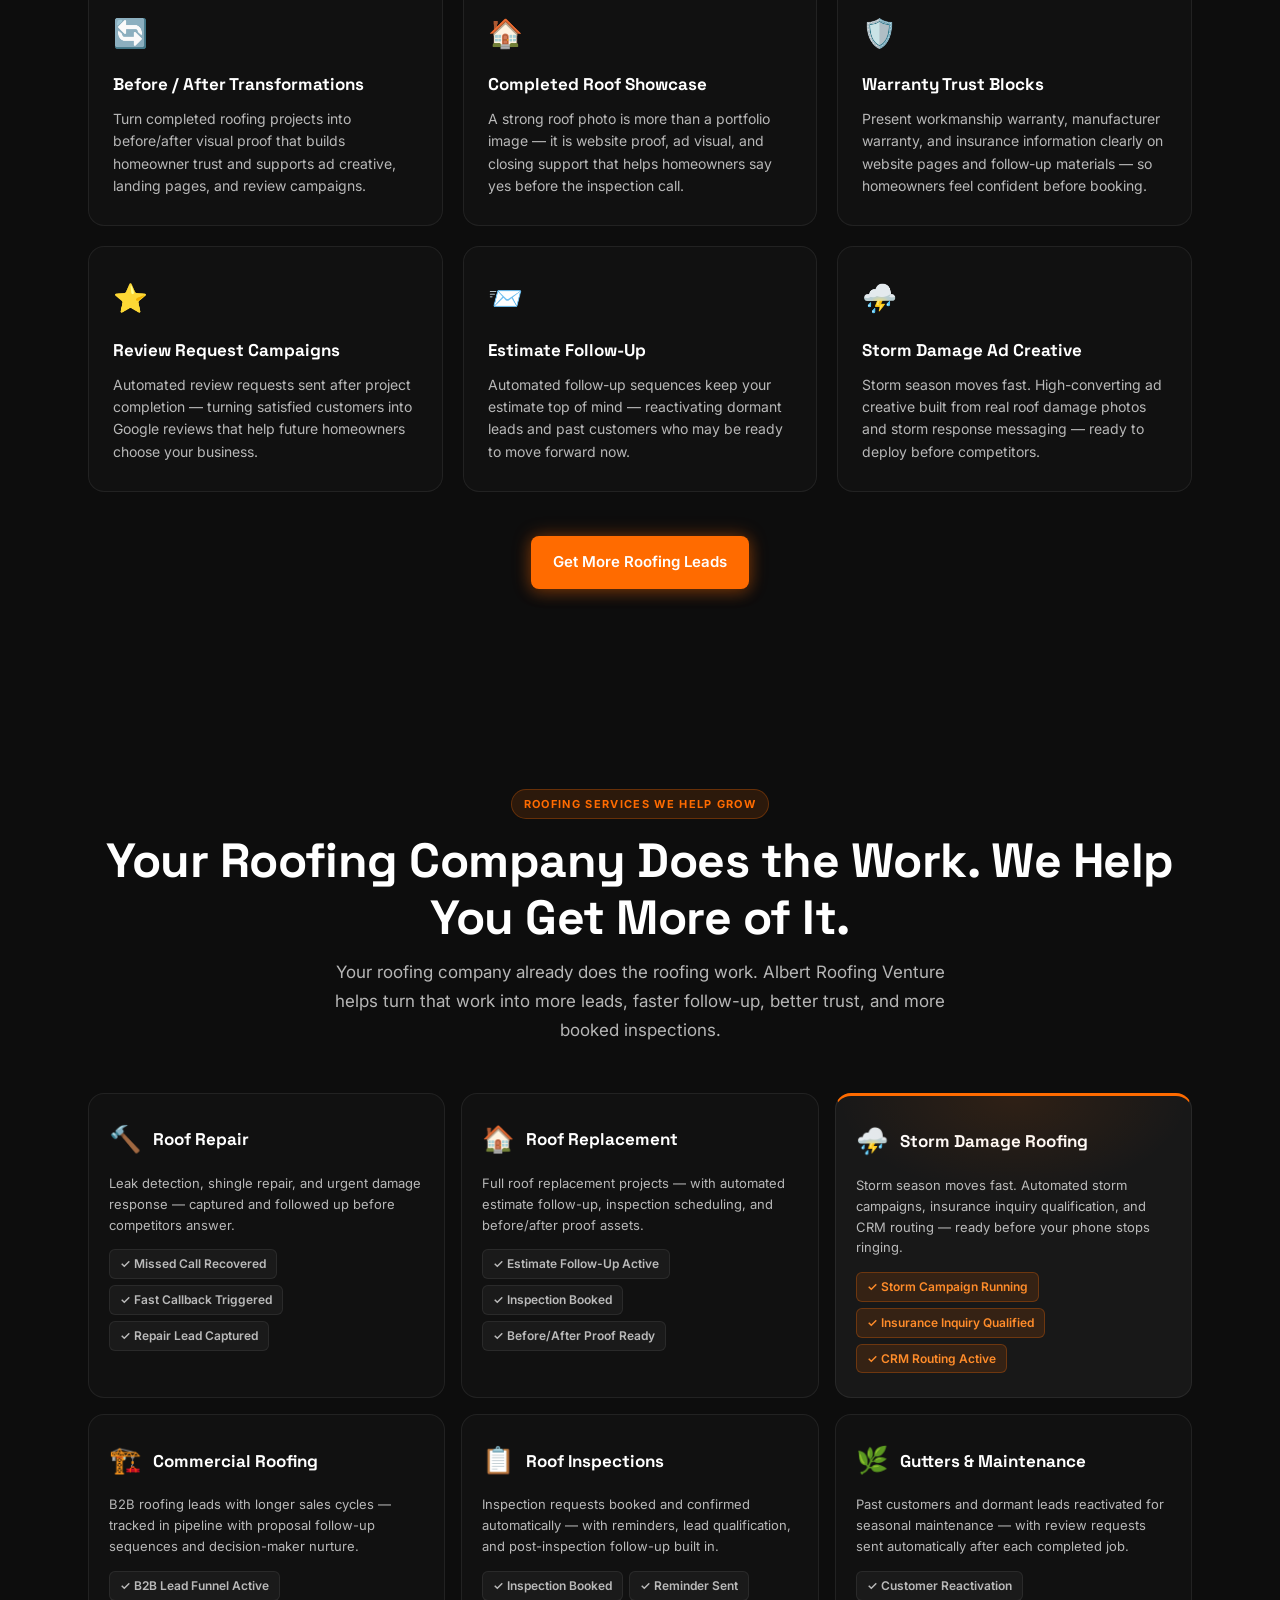
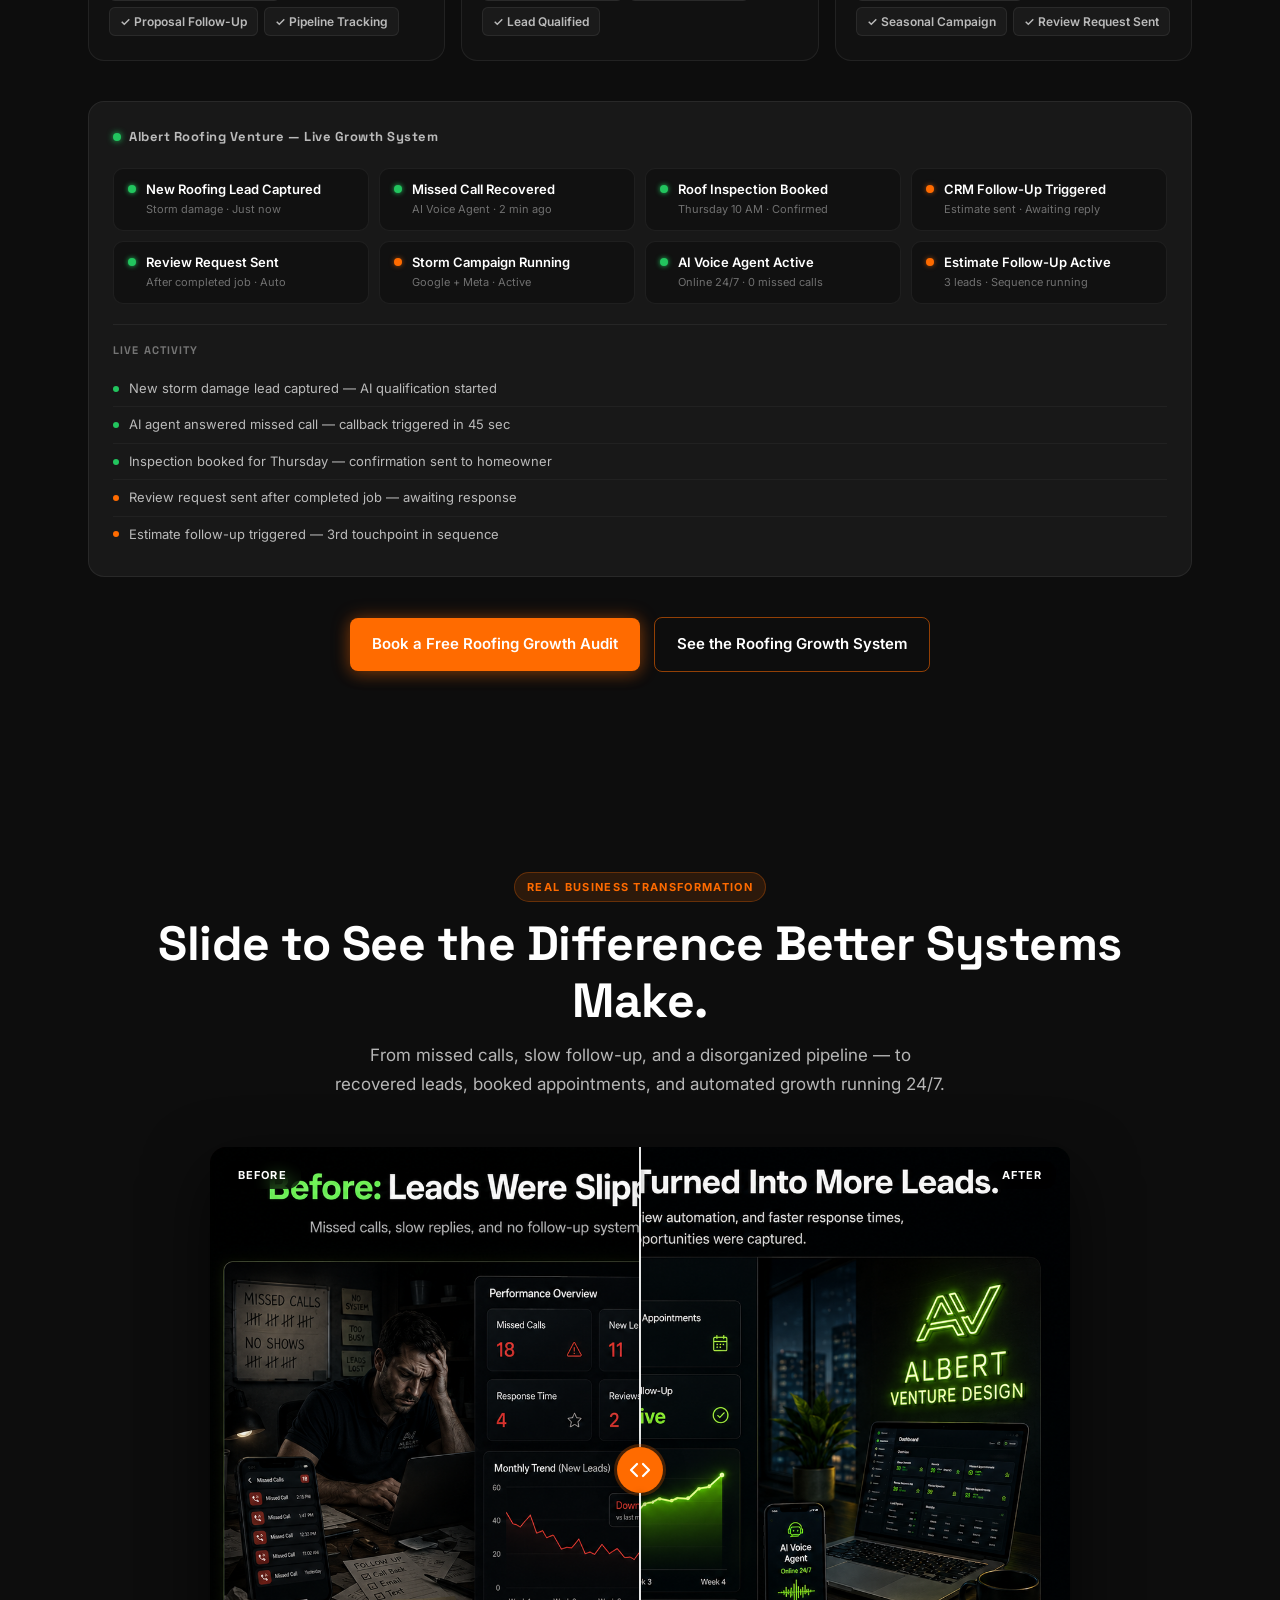
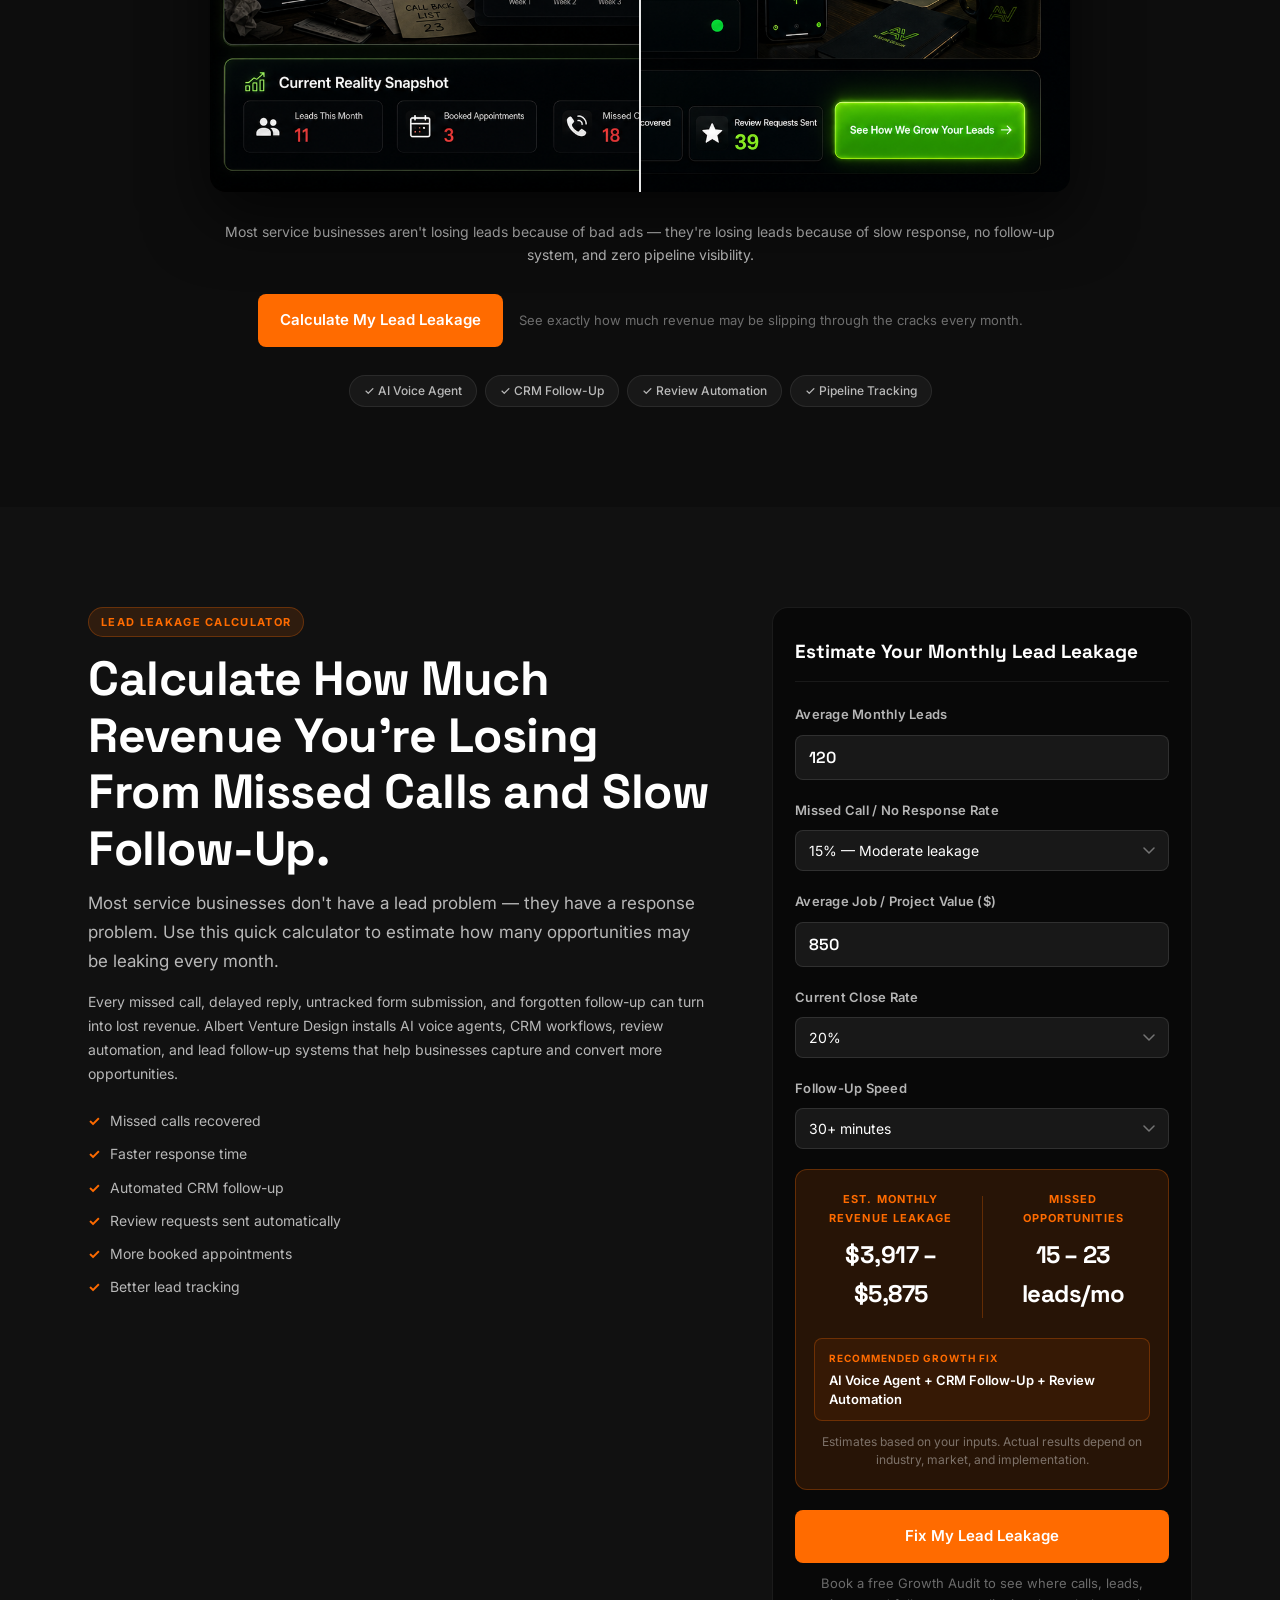
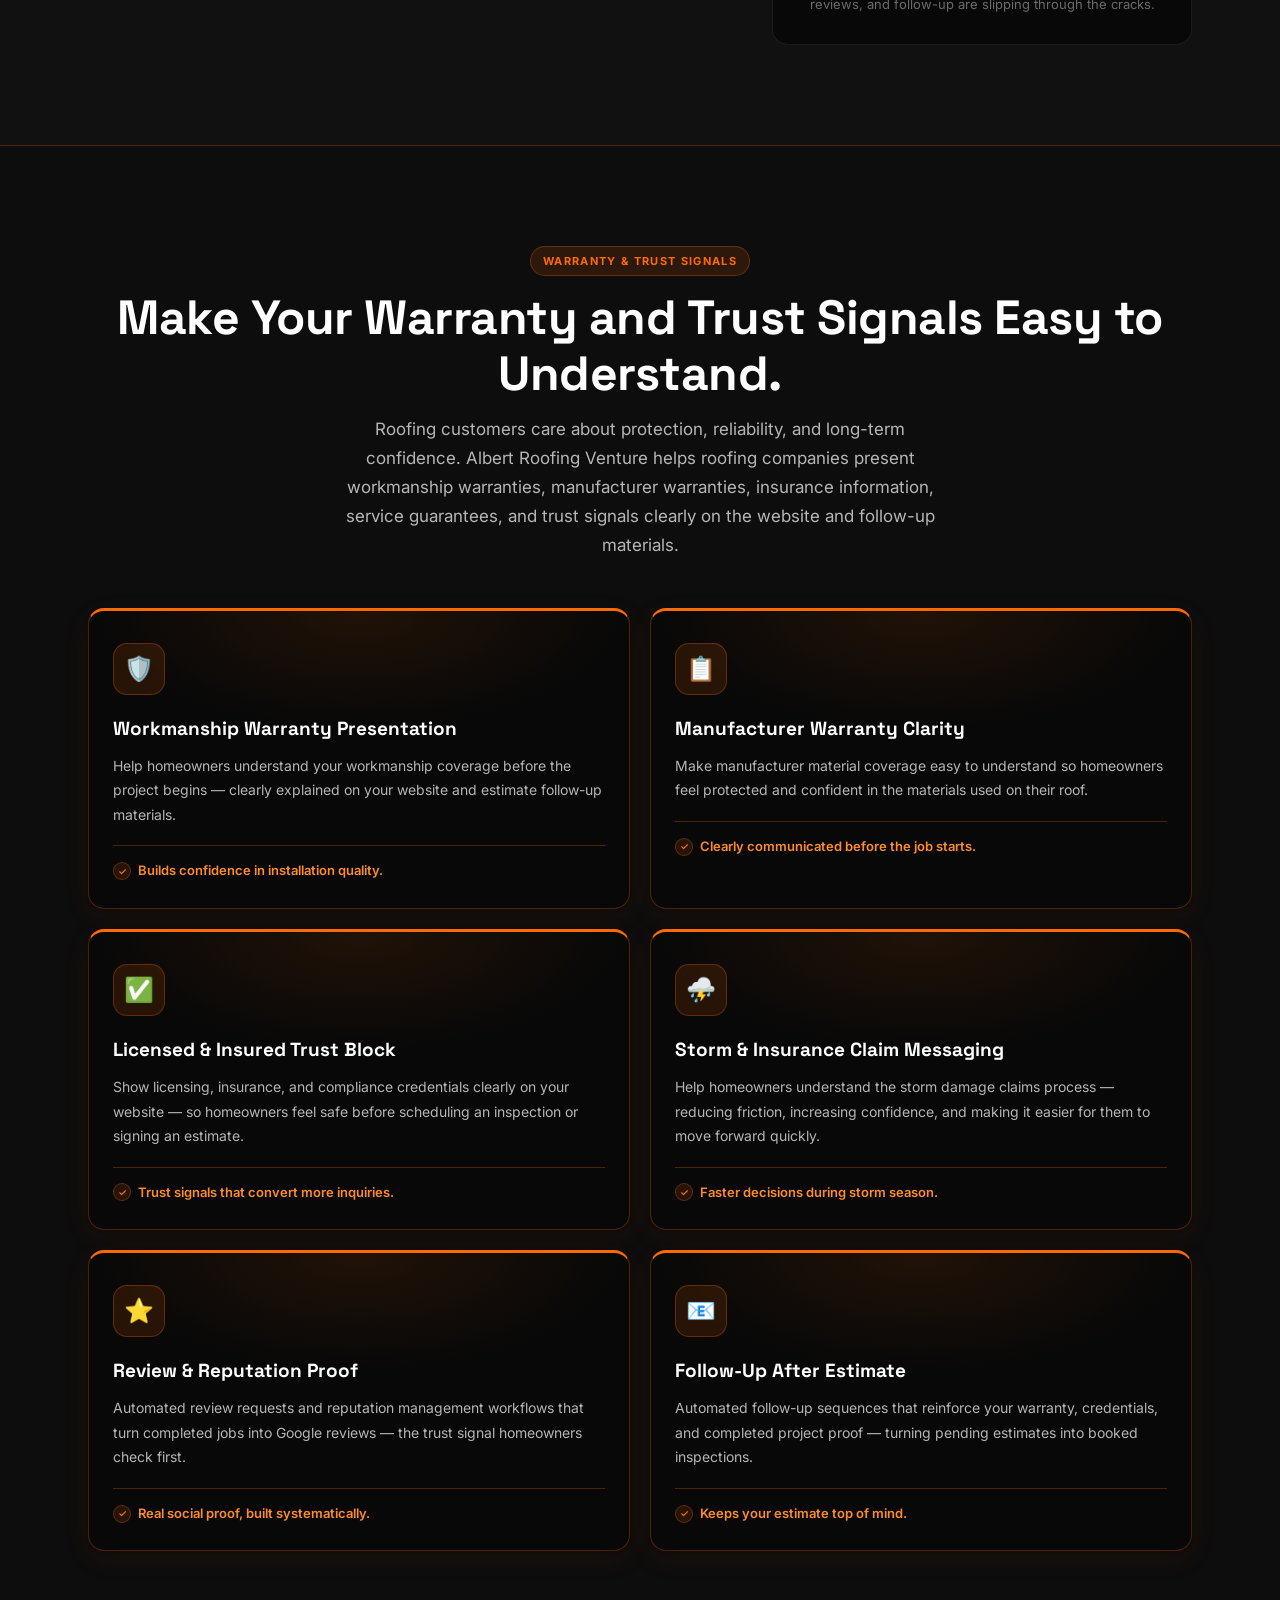
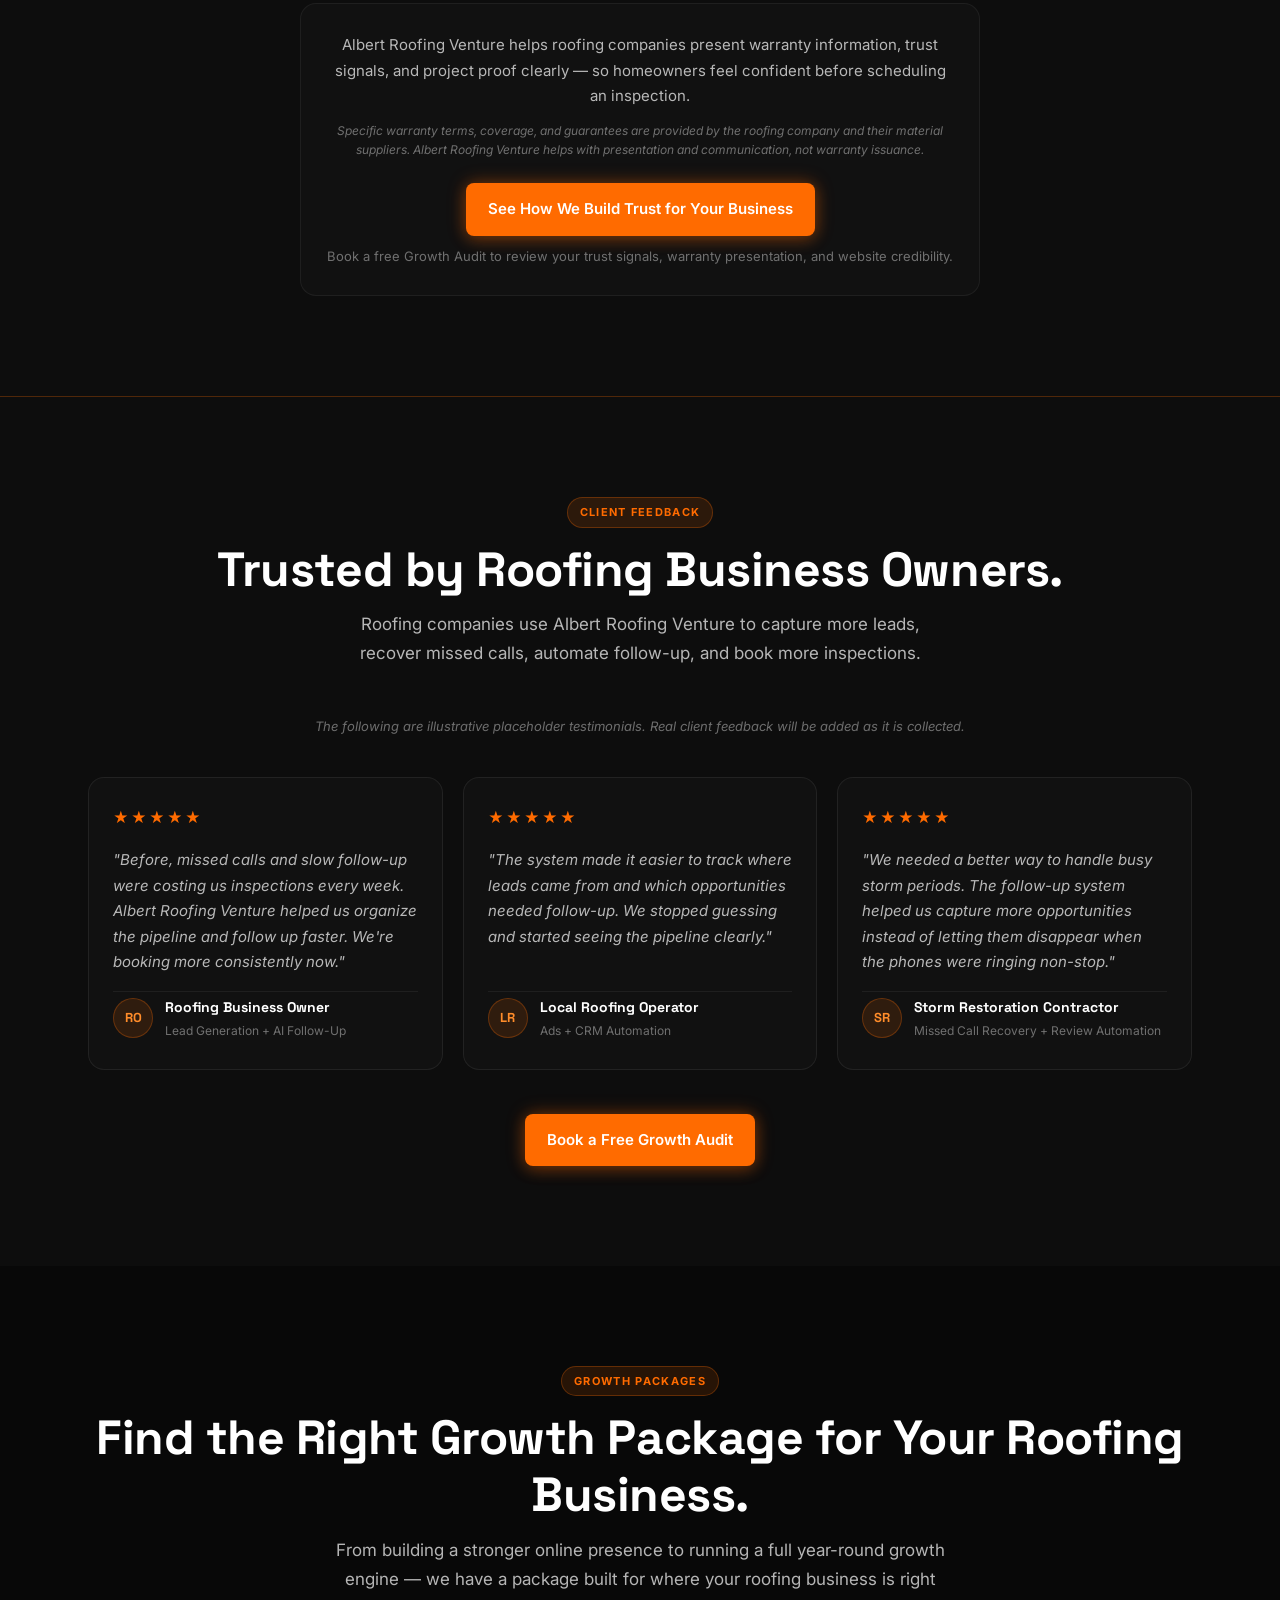
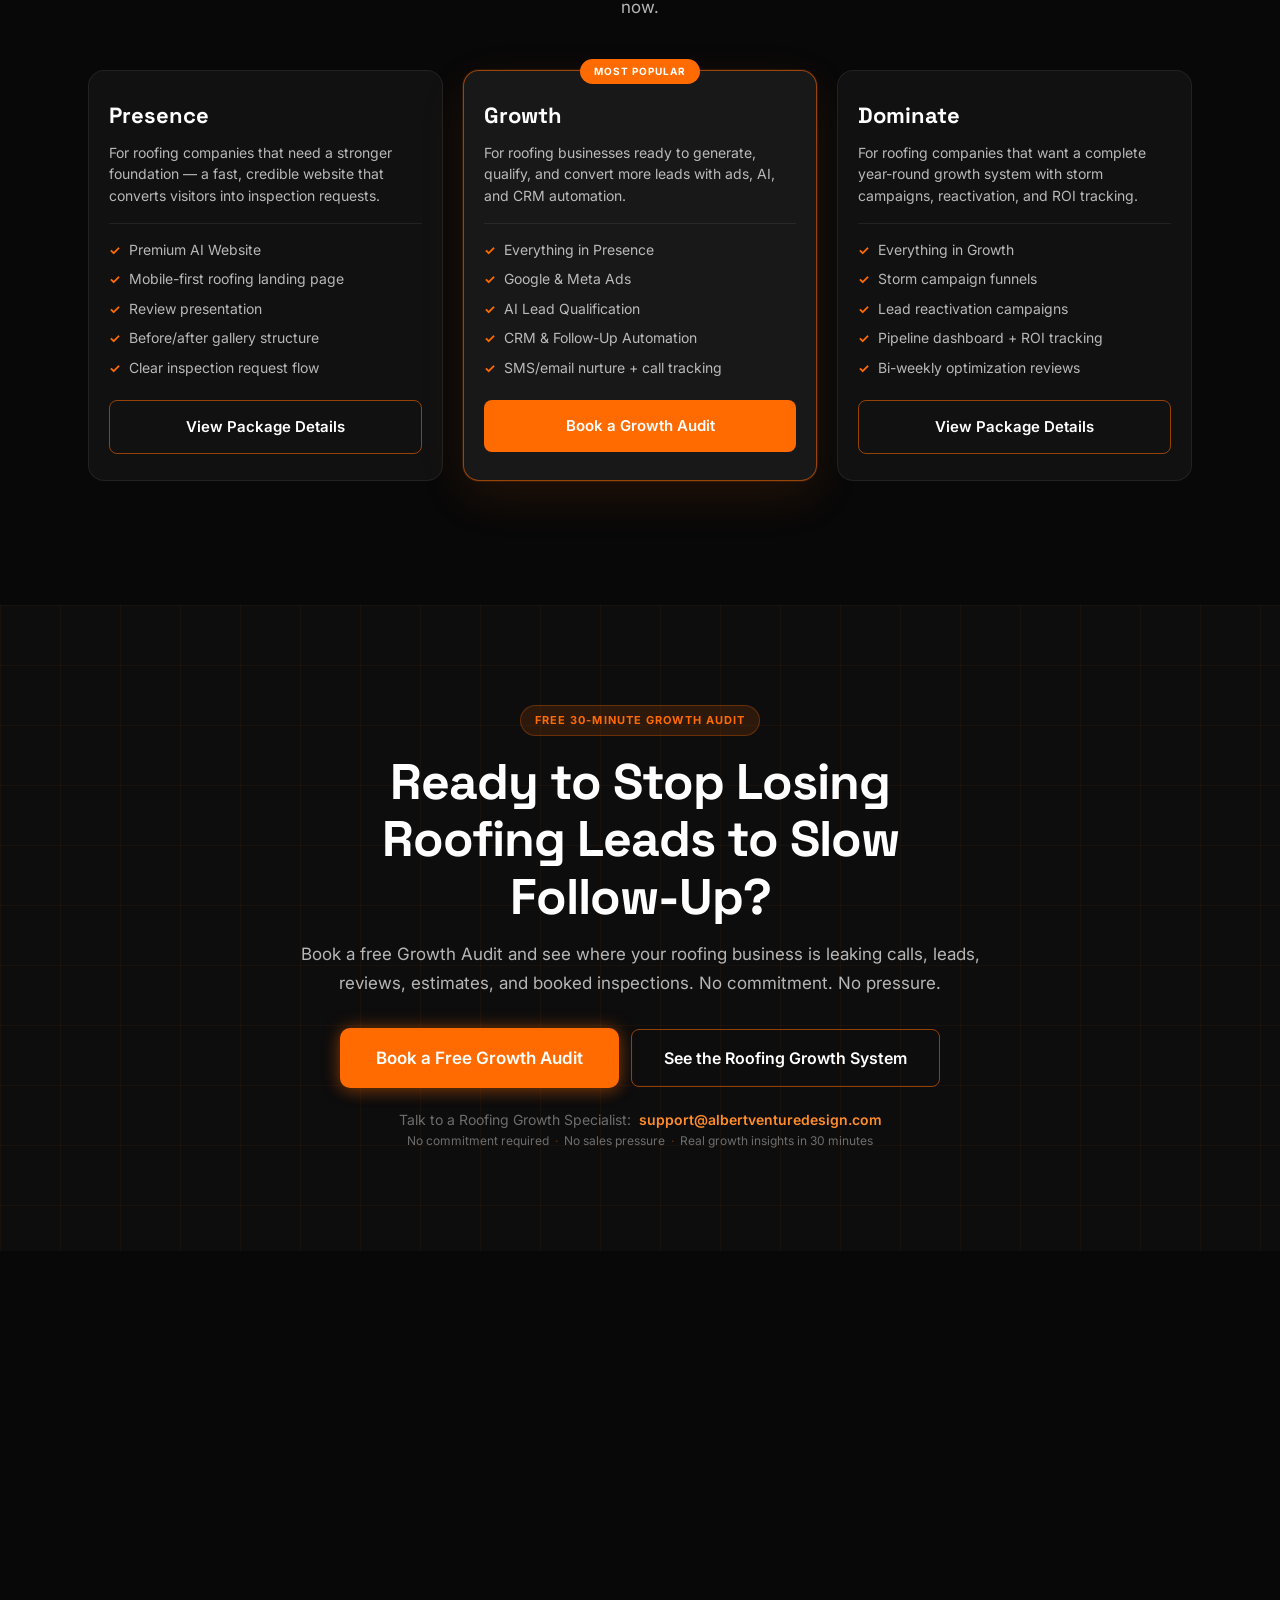
==== commit f8b56184: "Add roofing tech photos to technicians section Added tech-1.png through tech-4.png (crew installatio" ====
--- a/index.html
+++ b/index.html
@@ -205,17 +205,9 @@
         <h2 class="section-title">Real Roofers. Real Work. Better Systems Behind It.</h2>
         <p class="section-sub">The roofing companies we work with have skilled crews doing quality work every day. Albert Roofing Venture helps them capture more of those completed jobs as leads, reviews, and repeat business.</p>
       </div>
-      <!--
-        PHOTOS: Add these image files to the project root folder when available:
-          tech-1.jpg — roofing crew installing shingles on a roof
-          tech-2.jpg — technician inspecting roof / using clipboard or drone
-          tech-3.jpg — completed roof project, strong curb appeal
-          tech-4.jpg — storm damage assessment or insurance inspection
-        Gradient placeholders show until photos are added.
-      -->
       <div class="tech-grid">
         <div class="tech-photo-wrap tech-photo-large">
-          <img src="tech-1.jpg" alt="Roofing crew installing premium shingles on a residential roof" class="tech-photo" loading="lazy" onerror="this.style.display='none'">
+          <img src="tech-1.png" alt="Roofing crew installing premium shingles on a residential roof" class="tech-photo" loading="lazy" onerror="this.style.display='none'">
           <div class="tech-placeholder">👷</div>
           <div class="tech-overlay">
             <div class="tech-tag">Roof Installation</div>
@@ -223,7 +215,7 @@
           </div>
         </div>
         <div class="tech-photo-wrap">
-          <img src="tech-2.jpg" alt="Roofing inspector on roof with clipboard conducting inspection" class="tech-photo" loading="lazy" onerror="this.style.display='none'">
+          <img src="tech-2.png" alt="Roofing inspector on roof with clipboard conducting inspection" class="tech-photo" loading="lazy" onerror="this.style.display='none'">
           <div class="tech-placeholder">📋</div>
           <div class="tech-overlay">
             <div class="tech-tag">Roof Inspection</div>
@@ -231,7 +223,7 @@
           </div>
         </div>
         <div class="tech-photo-wrap">
-          <img src="tech-3.jpg" alt="Completed residential roof replacement with clean new shingles" class="tech-photo" loading="lazy" onerror="this.style.display='none'">
+          <img src="tech-3.png" alt="Completed residential roof replacement with clean new shingles" class="tech-photo" loading="lazy" onerror="this.style.display='none'">
           <div class="tech-placeholder">🏠</div>
           <div class="tech-overlay">
             <div class="tech-tag">Completed Project</div>
@@ -239,7 +231,7 @@
           </div>
         </div>
         <div class="tech-photo-wrap">
-          <img src="tech-4.jpg" alt="Roofing team assessing storm damage on residential property" class="tech-photo" loading="lazy" onerror="this.style.display='none'">
+          <img src="tech-4.png" alt="Roofing team assessing storm damage on residential property" class="tech-photo" loading="lazy" onerror="this.style.display='none'">
           <div class="tech-placeholder">⛈️</div>
           <div class="tech-overlay">
             <div class="tech-tag">Storm Response</div>
